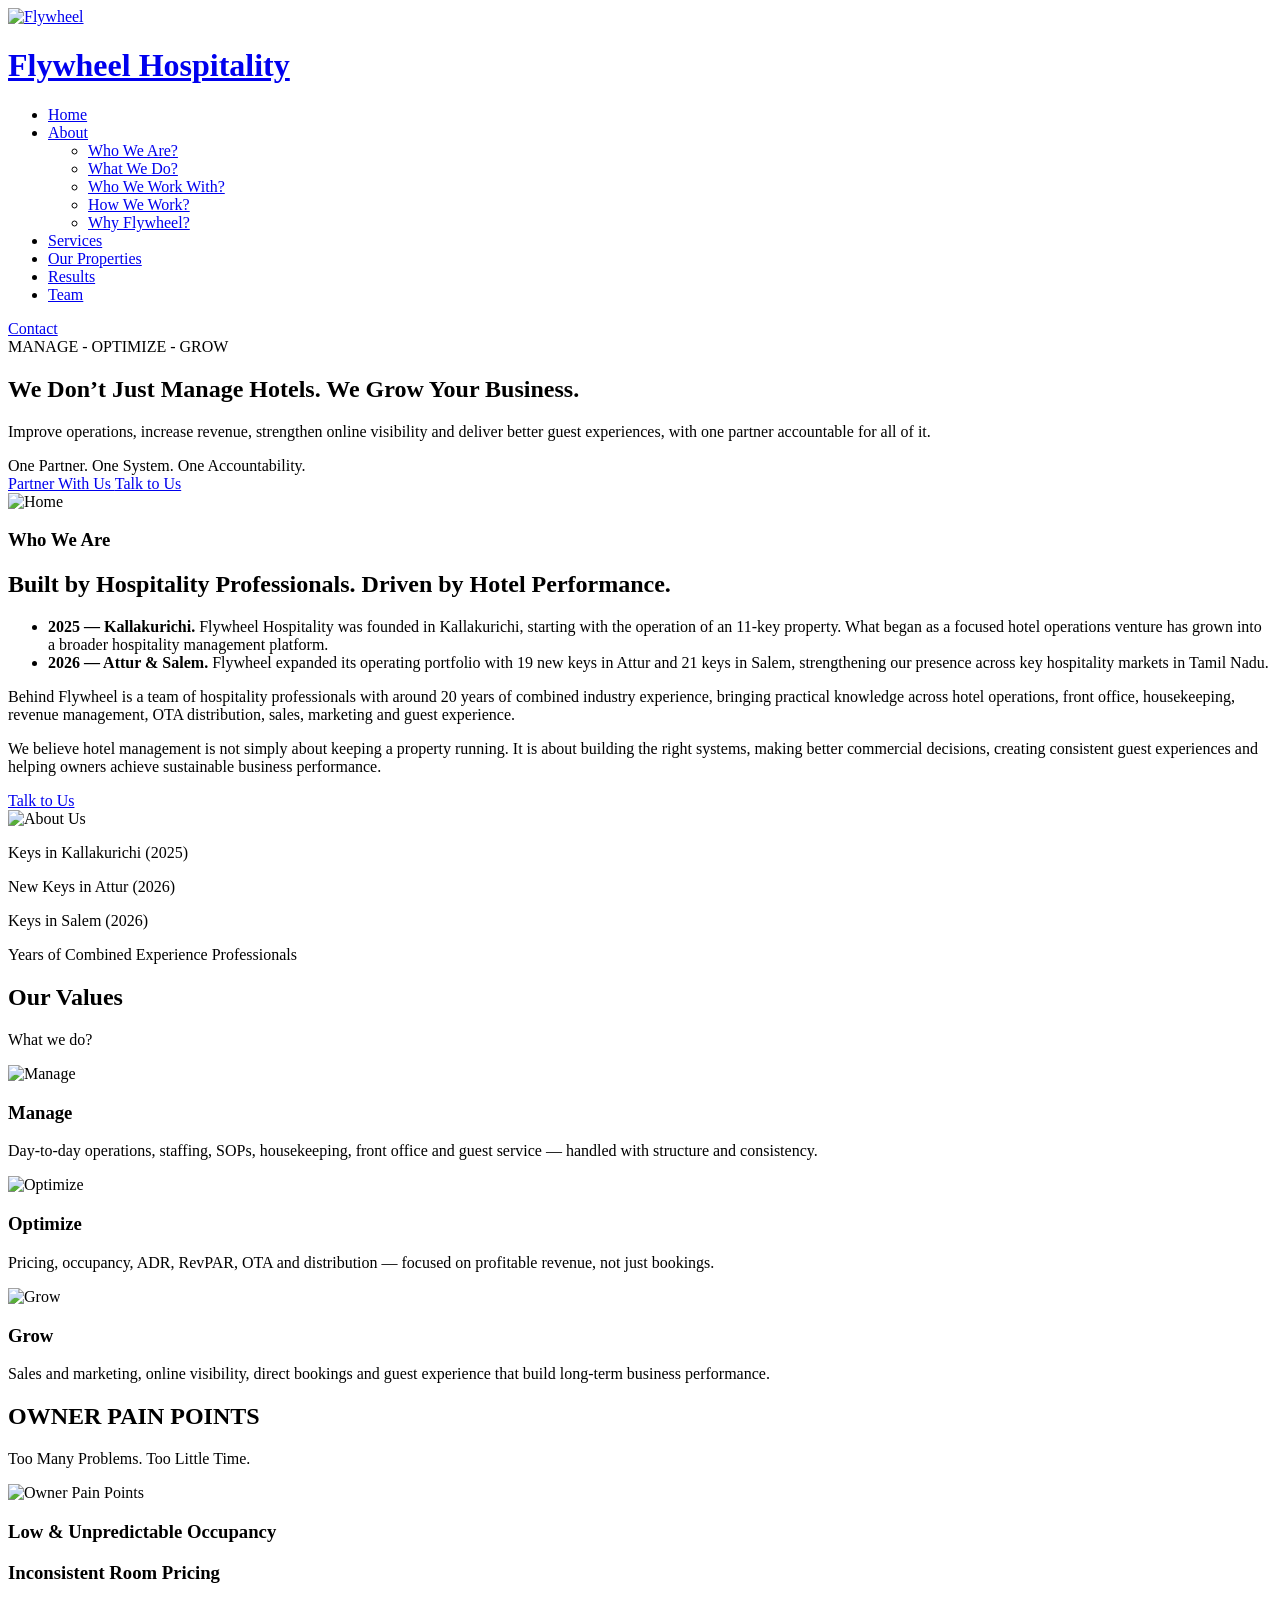
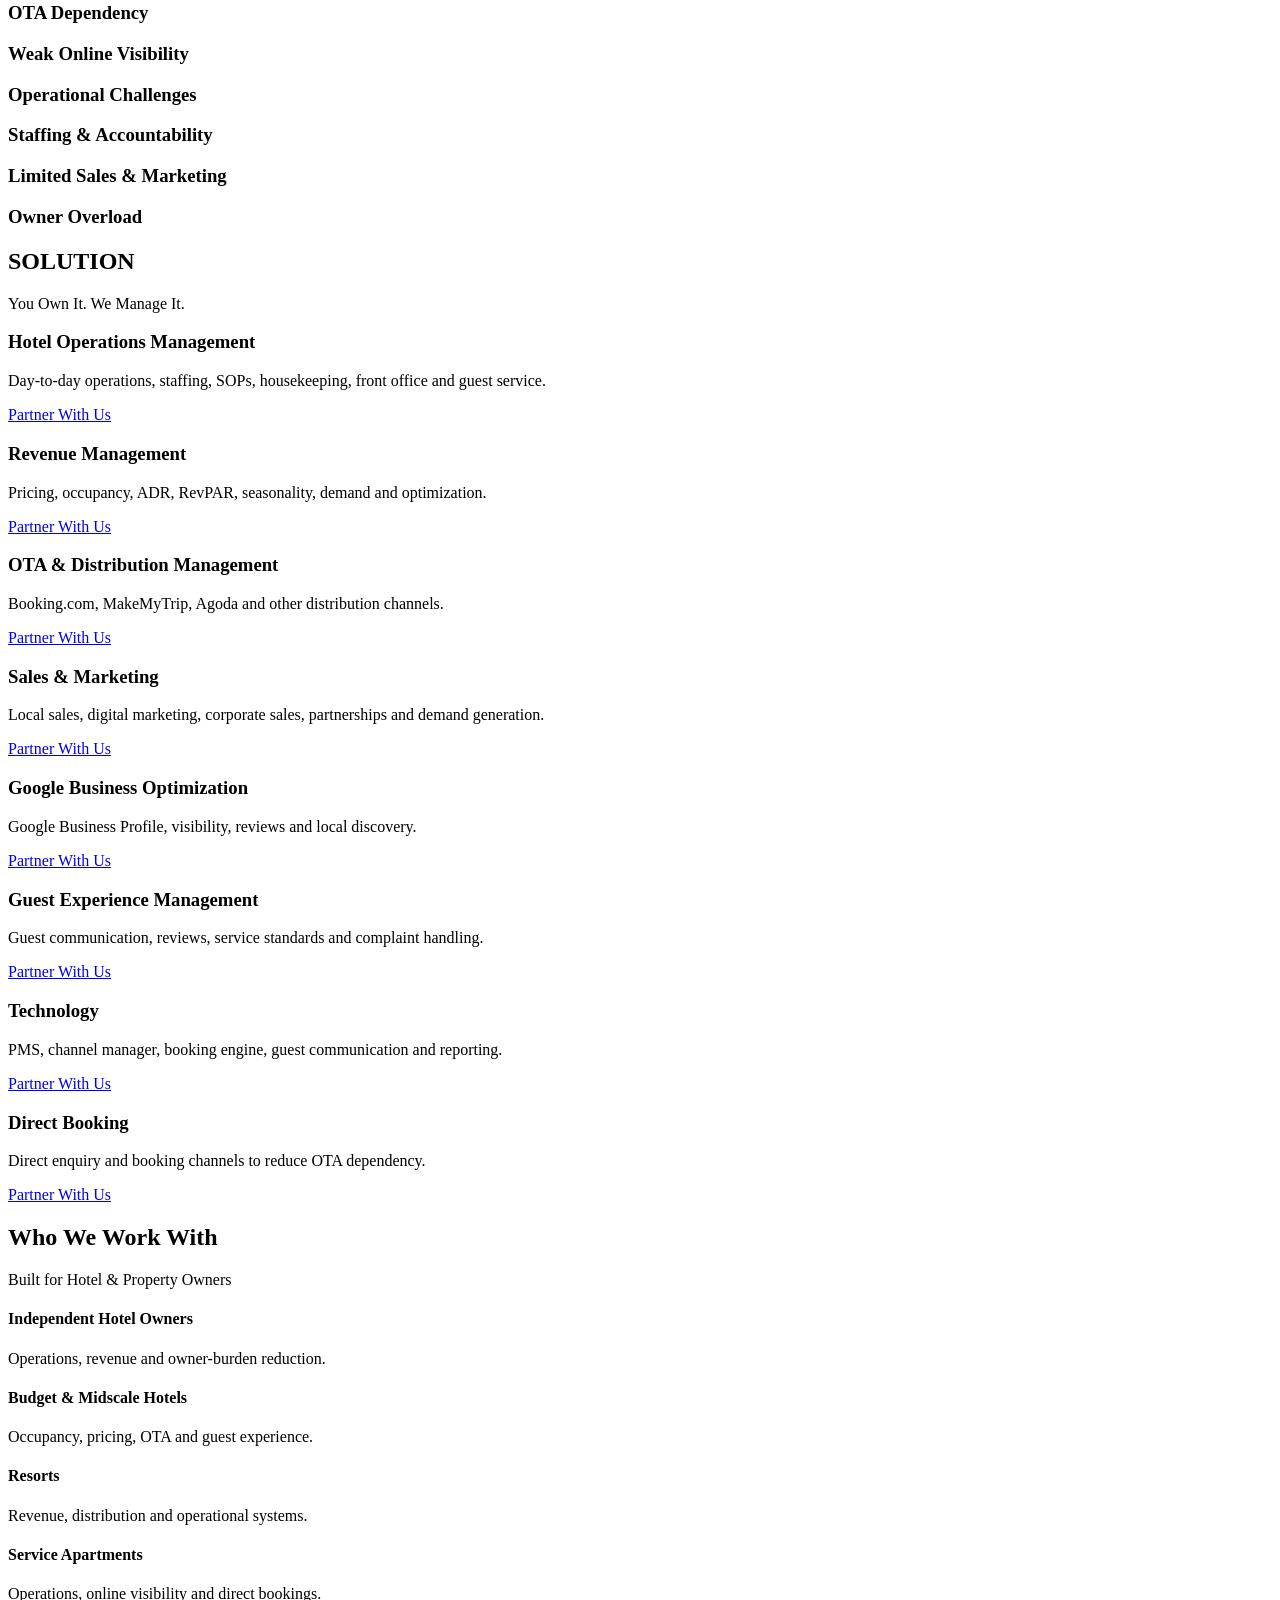
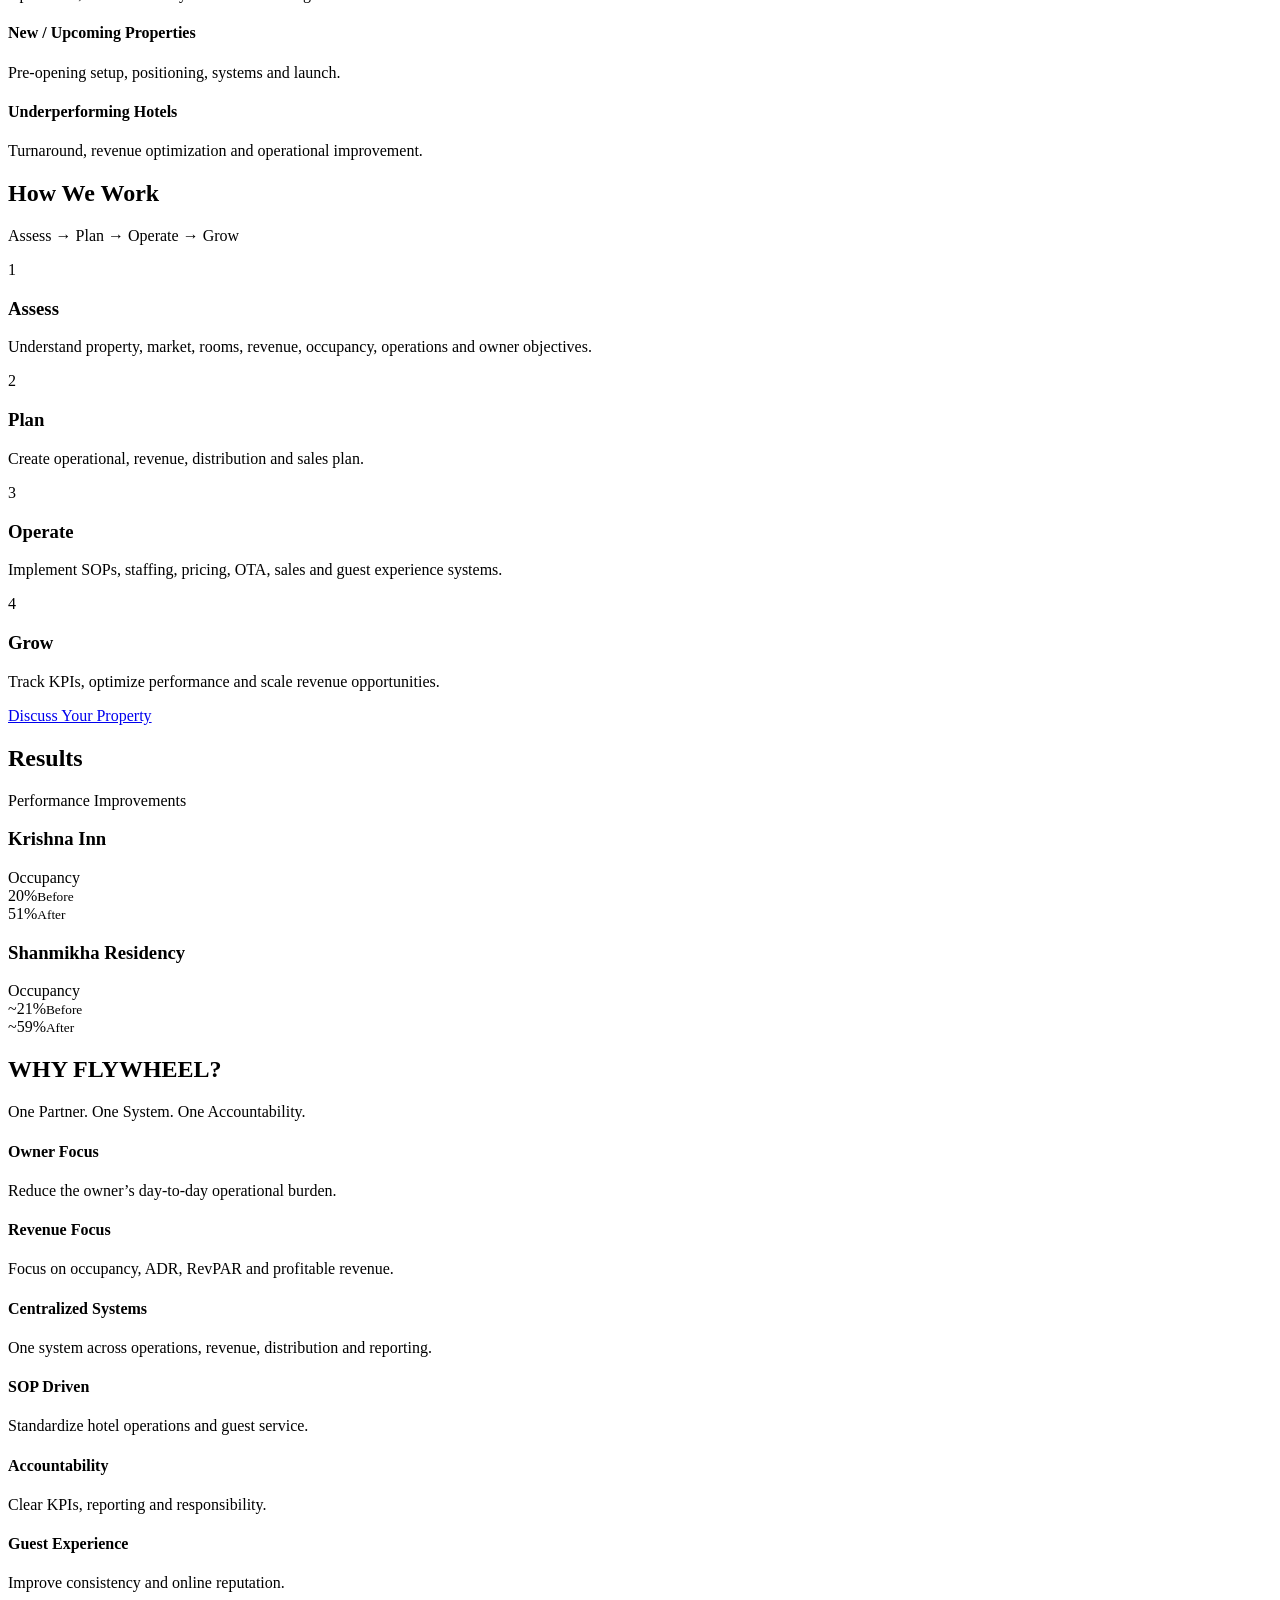
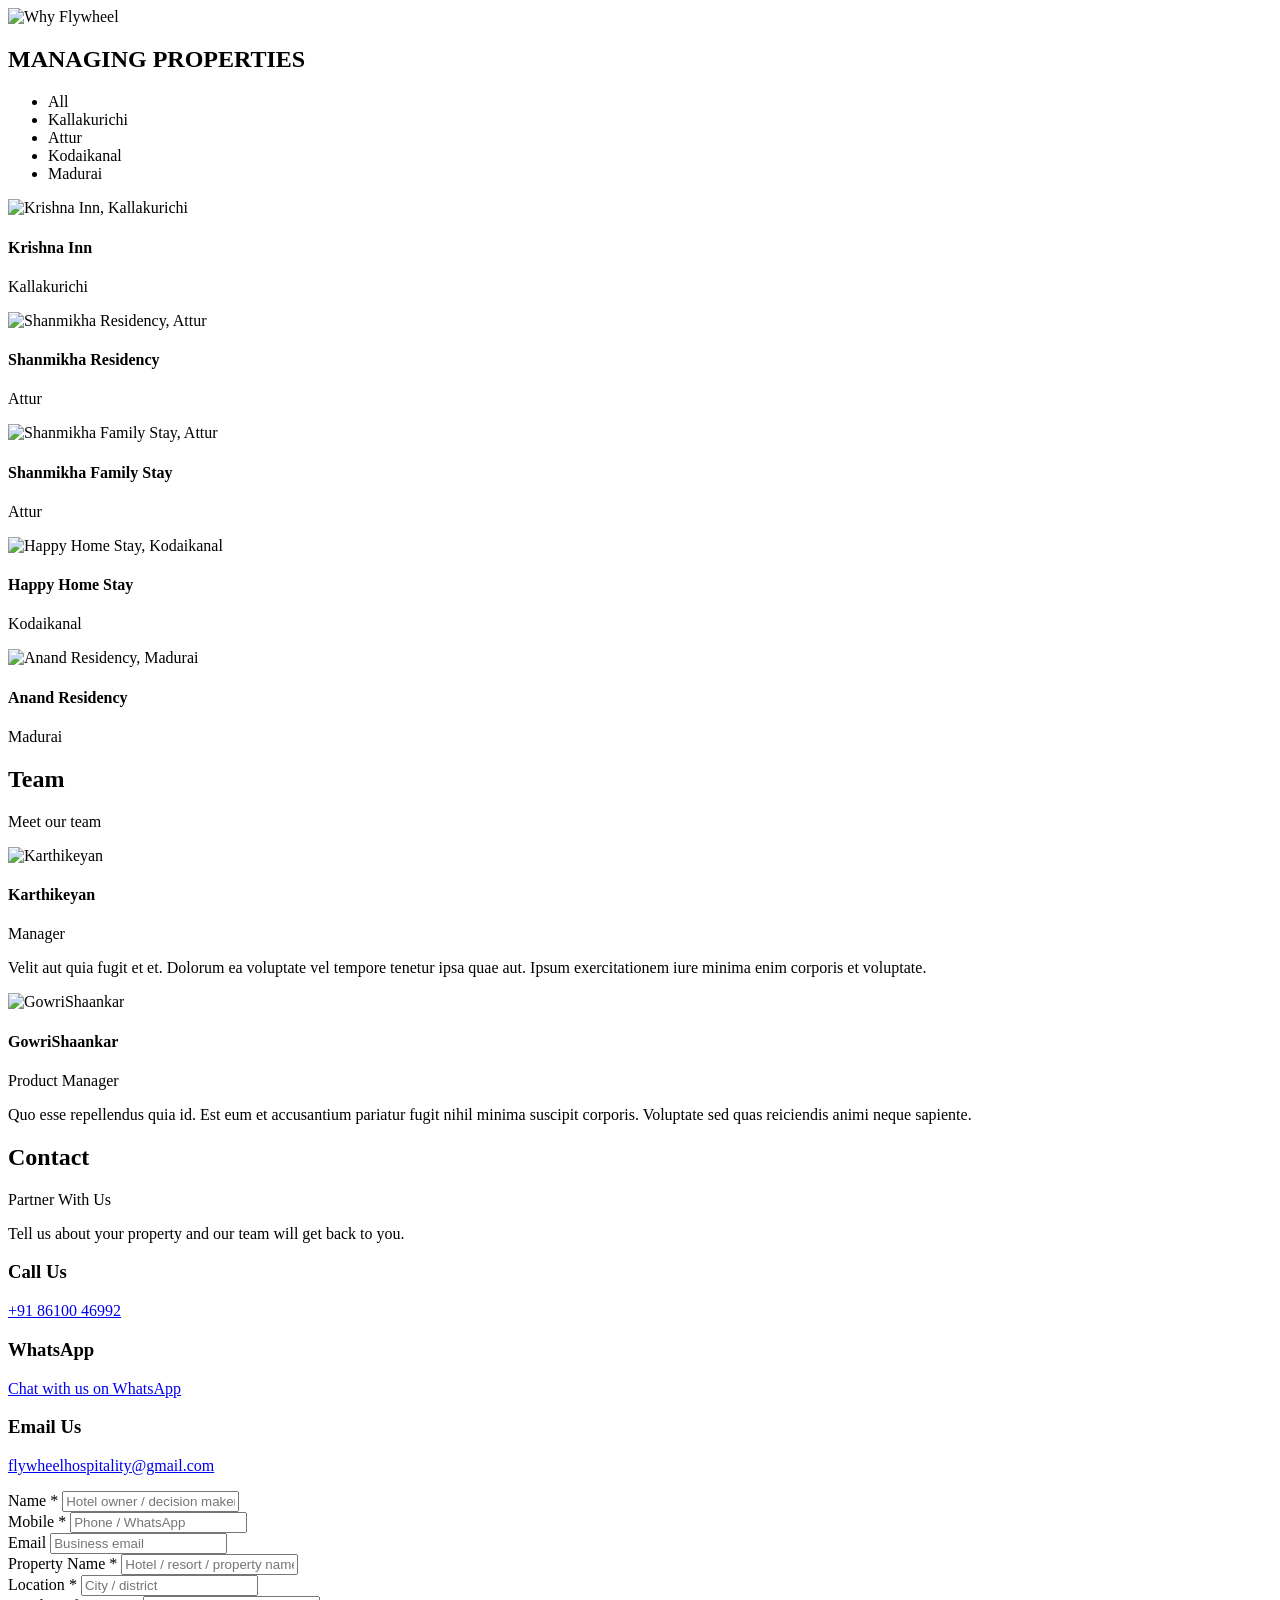
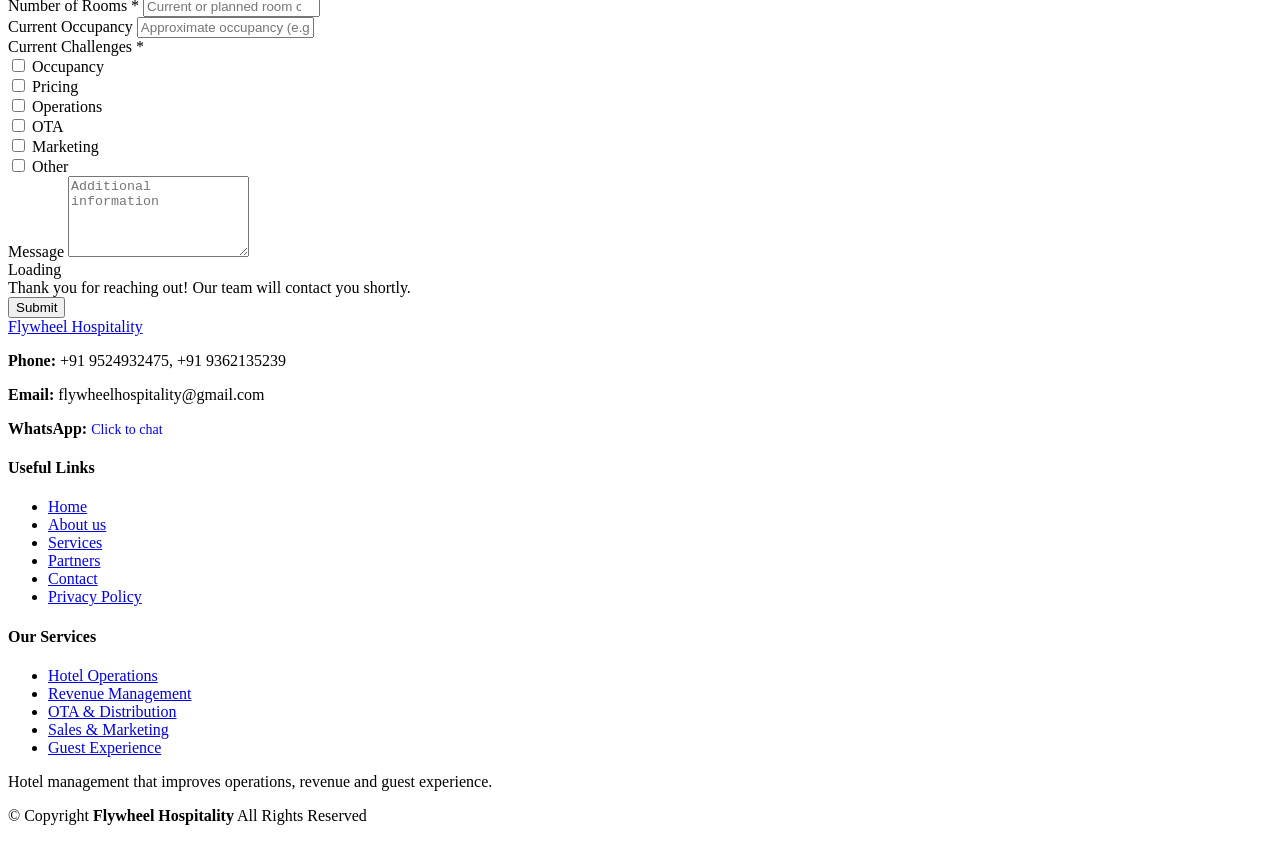
==== index.html @ b3606c81 "Portfolio changes" ====
<!DOCTYPE html>
<html lang="en">

<head>
  <meta charset="utf-8">
  <meta content="width=device-width, initial-scale=1.0" name="viewport">
  <title>Flywheel Hospitality</title>
  <meta name="description"
  content="Flywheel Hospitality provides hotel management, operations, staffing and revenue management solutions to help hotel owners improve performance and grow their business.">
  <meta name="keywords" content="hotel management, Tamil Nadu, hospitality management">
  <meta name="robots" content="index, follow">

  <link rel="canonical" href="https://flywheelhospitality.in/">

  <!-- Favicons -->
  <link href="assets/img/logo.png" rel="icon">
  <link href="assets/img/logo.png" rel="apple-touch-icon">

  <!-- Fonts -->
  <link href="https://fonts.googleapis.com" rel="preconnect">
  <link href="https://fonts.gstatic.com" rel="preconnect" crossorigin>
  <link href="https://fonts.googleapis.com/css2?family=Roboto:ital,wght@0,100;0,300;0,400;0,500;0,700;0,900;1,100;1,300;1,400;1,500;1,700;1,900&family=Poppins:ital,wght@0,100;0,200;0,300;0,400;0,500;0,600;0,700;0,800;0,900;1,100;1,200;1,300;1,400;1,500;1,600;1,700;1,800;1,900&family=Nunito:ital,wght@0,200;0,300;0,400;0,500;0,600;0,700;0,800;0,900;1,200;1,300;1,400;1,500;1,600;1,700;1,800;1,900&display=swap" rel="stylesheet">

  <!-- Vendor CSS Files -->
  <link href="assets/vendor/bootstrap/css/bootstrap.min.css" rel="stylesheet">
  <link href="assets/vendor/bootstrap-icons/bootstrap-icons.css" rel="stylesheet">
  <link href="assets/vendor/aos/aos.css" rel="stylesheet">
  <link href="assets/vendor/glightbox/css/glightbox.min.css" rel="stylesheet">
  <link href="assets/vendor/swiper/swiper-bundle.min.css" rel="stylesheet">

  <!-- Main CSS File -->
  <link href="assets/css/main.css" rel="stylesheet">

</head>

<body class="index-page">

  <header id="header" class="header d-flex align-items-center fixed-top">
    <div class="container-fluid container-xl position-relative d-flex align-items-center">

      <a href="index.html" class="logo d-flex align-items-center me-auto">
        <img src="assets/img/logo.png" alt="Flywheel">
        <h1 class="sitename">Flywheel Hospitality</h1>
      </a>

      <nav id="navmenu" class="navmenu">
        <ul>
          <li><a href="#home" class="active">Home<br></a></li>
          <li class="dropdown">
            <a href="#">
              <span>About</span>
              <i class="bi bi-chevron-down toggle-dropdown"></i>
            </a>
            <ul>
              <li><a href="#about">Who We Are?</a></li>
              <li><a href="#values">What We Do?</a></li>
              <li><a href="#who-we-work-with">Who We Work With?</a></li>
              <li><a href="#how-we-work">How We Work?</a></li>
              <li><a href="#why-flywheel">Why Flywheel?</a></li>
            </ul>
          </li>

          <li><a href="#services">Services</a></li>
          <li><a href="#portfolio">Our Properties</a></li>
          <li><a href="#results">Results</a></li>
          <li><a href="#team">Team</a></li>
        </ul>
        <i class="mobile-nav-toggle d-xl-none bi bi-list"></i>
      </nav>

      <a class="btn-getstarted flex-md-shrink-0" href="index.html#contact">Contact</a>

    </div>
  </header>

  <main class="main">




    <!-- Home Section -->
    <section id="home" class="hero section">
      <div class="container">
        <div class="row gy-4">
          <div class="col-lg-6 order-2 order-lg-1 d-flex flex-column justify-content-center">
            <span class="tagline" data-aos="fade-up">MANAGE - OPTIMIZE - GROW</span>
            <h1 data-aos="fade-up">We Don’t Just Manage Hotels. We Grow Your Business.</h1>
            <p data-aos="fade-up" data-aos-delay="100">Improve operations, increase revenue, strengthen online visibility and deliver better guest experiences, with one partner accountable for all of it.</p>
            <div class="hero-tagline" data-aos="fade-up" data-aos-delay="150">
              <i class="bi bi-patch-check-fill"></i>
              <span>One Partner. One System. One Accountability.</span>
            </div>
            <div class="d-flex flex-column flex-md-row" data-aos="fade-up" data-aos-delay="200">
              <a href="#contact" class="btn-get-started">Partner With Us <i class="bi bi-arrow-right"></i></a>
              <a href="https://wa.me/918610046992" target="_blank" rel="noopener" class="btn-watch-video d-flex align-items-center justify-content-center ms-0 ms-md-4">
                <i class="bi bi-whatsapp"></i><span>Talk to Us</span>
              </a>
            </div>
          </div>
          <div class="col-lg-6 order-1 order-lg-2 hero-img" data-aos="zoom-out">
            <img src="assets/img/hero-img.png" class="img-fluid animated" alt="Home">
          </div>
        </div>
      </div>

    </section>
    <!-- /Home Section -->

    <!-- About Section -->
    <section id="about" class="about section">

      <div class="container" data-aos="fade-up">
        <div class="row gx-0">

          <div class="col-lg-6 d-flex flex-column justify-content-center" data-aos="fade-up" data-aos-delay="200">
            <div class="content">
              <h3>Who We Are</h3>
              <h2>Built by Hospitality Professionals. Driven by Hotel Performance.</h2>
              <ul class="journey">
                <li><strong>2025 — Kallakurichi.</strong> Flywheel Hospitality was founded in Kallakurichi, starting with the operation of an 11-key property. What began as a focused hotel operations venture has grown into a broader hospitality management platform.</li>
                <li><strong>2026 — Attur &amp; Salem.</strong> Flywheel expanded its operating portfolio with 19 new keys in Attur and 21 keys in Salem, strengthening our presence across key hospitality markets in Tamil Nadu.</li>
              </ul>
              <p>Behind Flywheel is a team of hospitality professionals with around 20 years of combined industry experience, bringing practical knowledge across hotel operations, front office, housekeeping, revenue management, OTA distribution, sales, marketing and guest experience.</p>
              <p>We believe hotel management is not simply about keeping a property running. It is about building the right systems, making better commercial decisions, creating consistent guest experiences and helping owners achieve sustainable business performance.</p>
              <div class="text-center text-lg-start">
                <a href="#contact" class="btn-read-more d-inline-flex align-items-center justify-content-center align-self-center">
                  <span>Talk to Us</span>
                  <i class="bi bi-arrow-right"></i>
                </a>
              </div>
            </div>
          </div>

          <div class="col-lg-6 d-flex align-items-center" data-aos="zoom-out" data-aos-delay="200">
            <img src="assets/img/about.jpg" class="img-fluid" alt="About Us">
          </div>

        </div>
      </div>

    </section><!-- /About Section -->

        <!-- Stats Section (Our Journey) -->
    <section id="stats" class="stats section">

      <div class="container" data-aos="fade-up" data-aos-delay="100">

        <div class="row gy-4">

          <div class="col-lg-3 col-md-6">
            <div class="stats-item d-flex align-items-center w-100 h-100">
              <i class="bi bi-building color-blue flex-shrink-0"></i>
              <div>
                <span data-purecounter-start="0" data-purecounter-end="11" data-purecounter-duration="1" class="purecounter"></span>
                <p>Keys in Kallakurichi (2025)</p>
              </div>
            </div>
          </div><!-- End Stats Item -->

          <div class="col-lg-3 col-md-6">
            <div class="stats-item d-flex align-items-center w-100 h-100">
              <i class="bi bi-door-open color-orange flex-shrink-0"></i>
              <div>
                <span data-purecounter-start="0" data-purecounter-end="19" data-purecounter-duration="1" class="purecounter"></span>
                <p>New Keys in Attur (2026)</p>
              </div>
            </div>
          </div><!-- End Stats Item -->

          <div class="col-lg-3 col-md-6">
            <div class="stats-item d-flex align-items-center w-100 h-100">
              <i class="bi bi-key color-green flex-shrink-0"></i>
              <div>
                <span data-purecounter-start="0" data-purecounter-end="21" data-purecounter-duration="1" class="purecounter"></span>
                <p>Keys in Salem (2026)</p>
              </div>
            </div>
          </div><!-- End Stats Item -->

          <div class="col-lg-3 col-md-6">
            <div class="stats-item d-flex align-items-center w-100 h-100">
              <i class="bi bi-award color-pink flex-shrink-0"></i>
              <div>
                <span data-purecounter-start="0" data-purecounter-end="20" data-purecounter-duration="1" class="purecounter"></span>
                <p>Years of Combined Experience Professionals</p>
              </div>
            </div>
          </div><!-- End Stats Item -->

        </div>

      </div>

    </section><!-- /Stats Section -->


    <!-- Values Section -->
    <section id="values" class="values section">

      <!-- Section Title -->
      <div class="container section-title" data-aos="fade-up">
        <h2>Our Values</h2>
        <p>What we do?<br></p>
      </div><!-- End Section Title -->

      <div class="container">

        <div class="row gy-4">

          <div class="col-lg-4" data-aos="fade-up" data-aos-delay="100">
            <div class="card">
              <img src="assets/img/values-1.png" class="img-fluid" alt="Manage">
              <h3>Manage</h3>
              <p>Day-to-day operations, staffing, SOPs, housekeeping, front office and guest service — handled with structure and consistency.</p>
            </div>
          </div><!-- End Card Item -->

          <div class="col-lg-4" data-aos="fade-up" data-aos-delay="200">
            <div class="card">
              <img src="assets/img/values-2.png" class="img-fluid" alt="Optimize">
               <h3>Optimize</h3>
              <p>Pricing, occupancy, ADR, RevPAR, OTA and distribution — focused on profitable revenue, not just bookings.</p>
            </div>
          </div><!-- End Card Item -->

          <div class="col-lg-4" data-aos="fade-up" data-aos-delay="300">
            <div class="card">
              <img src="assets/img/values-3.png" class="img-fluid" alt="Grow">
              <h3>Grow</h3>
              <p>Sales and marketing, online visibility, direct bookings and guest experience that build long-term business performance.</p>
            </div>
          </div><!-- End Card Item -->

        </div>

      </div>

    </section><!-- /Values Section -->

    <!-- Features Section -->
    <section id="features" class="features section">

      <!-- Section Title -->
      <div class="container section-title" data-aos="fade-up">
        <h2>OWNER PAIN POINTS</h2>
        <p>Too Many Problems. Too Little Time.<br></p>
      </div><!-- End Section Title -->

      <div class="container">

        <div class="row gy-5">

          <div class="col-xl-6" data-aos="zoom-out" data-aos-delay="100">
            <img src="assets/img/features.png" class="img-fluid" alt="Owner Pain Points">
          </div>

          <div class="col-xl-6 d-flex">
            <div class="row align-self-center gy-4">

              <div class="col-md-6">
                <div class="feature-box d-flex align-items-center">
                   <i class="bi bi-graph-down"></i>
                  <h3>Low & Unpredictable Occupancy</h3>
                </div>
              </div><!-- End Feature Item -->

              <div class="col-md-6">
                <div class="feature-box d-flex align-items-center">
                 <i class="bi bi-currency-rupee"></i>
                  <h3>Inconsistent Room Pricing</h3>
                </div>
              </div><!-- End Feature Item -->

              <div class="col-md-6">
                <div class="feature-box d-flex align-items-center">
                   <i class="bi bi-diagram-3"></i>
                  <h3>OTA Dependency</h3>
                </div>
              </div><!-- End Feature Item -->

              <div class="col-md-6">
                <div class="feature-box d-flex align-items-center">
                    <i class="bi bi-search"></i>
                  <h3>Weak Online Visibility</h3>
                </div>
              </div><!-- End Feature Item -->

               <div class="col-md-6">
                <div class="feature-box d-flex align-items-center">
                   <i class="bi bi-gear"></i>
                  <h3>Operational Challenges</h3>
                </div>
              </div><!-- End Feature Item -->

              <div class="col-md-6">
                <div class="feature-box d-flex align-items-center">
                   <i class="bi bi-people"></i>
                  <h3>Staffing & Accountability</h3>
                </div>
              </div><!-- End Feature Item -->

               <div class="col-md-6">
                <div class="feature-box d-flex align-items-center">
                  <i class="bi bi-megaphone"></i>
                  <h3>Limited Sales & Marketing</h3>
                </div>
              </div><!-- End Feature Item -->

              <div class="col-md-6">
                <div class="feature-box d-flex align-items-center">
                  <i class="bi bi-person-exclamation"></i>
                  <h3>Owner Overload</h3>
                </div>
              </div><!-- End Feature Item -->


            </div>
          </div>

        </div>

      </div>

    </section><!-- /Features Section -->

    <!-- Services Section -->
    <section id="services" class="services section">

      <!-- Section Title -->
      <div class="container section-title" data-aos="fade-up">
        <h2>SOLUTION</h2>
        <p>You Own It. We Manage It.<br></p>
      </div><!-- End Section Title -->

      <div class="container">

        <div class="row gy-4">

          <div class="col-lg-3 col-md-6" data-aos="fade-up" data-aos-delay="100">
            <div class="service-item item-gold position-relative">
               <i class="bi bi-building-gear icon"></i>
              <h3>Hotel Operations Management</h3>
              <p>Day-to-day operations, staffing, SOPs, housekeeping, front office and guest service.</p>
              <a href="#contact" class="read-more stretched-link"><span>Partner With Us</span> <i class="bi bi-arrow-right"></i></a>
            </div>
          </div><!-- End Service Item -->

          <div class="col-lg-3 col-md-6" data-aos="fade-up" data-aos-delay="200">
            <div class="service-item  item-green  position-relative">
             <i class="bi bi-graph-up-arrow icon"></i>
              <h3>Revenue Management</h3>
              <p>Pricing, occupancy, ADR, RevPAR, seasonality, demand and optimization.</p>
              <a href="#contact" class="read-more stretched-link"><span>Partner With Us</span> <i class="bi bi-arrow-right"></i></a>
            </div>
          </div><!-- End Service Item -->

          <div class="col-lg-3 col-md-6" data-aos="fade-up" data-aos-delay="300">
            <div class="service-item item-gold position-relative">
              <i class="bi bi-diagram-3 icon"></i>
              <h3>OTA &amp; Distribution Management</h3>
              <p>Booking.com, MakeMyTrip, Agoda and other distribution channels.</p>
              <a href="#contact" class="read-more stretched-link"><span>Partner With Us</span> <i class="bi bi-arrow-right"></i></a>
            </div>
          </div><!-- End Service Item -->

          <div class="col-lg-3 col-md-6" data-aos="fade-up" data-aos-delay="400">
            <div class="service-item  item-green position-relative">
             <i class="bi bi-megaphone icon"></i>
              <h3>Sales &amp; Marketing</h3>
              <p>Local sales, digital marketing, corporate sales, partnerships and demand generation.</p>
              <a href="#contact" class="read-more stretched-link"><span>Partner With Us</span> <i class="bi bi-arrow-right"></i></a>
            </div>
          </div><!-- End Service Item -->

          <div class="col-lg-3 col-md-6" data-aos="fade-up" data-aos-delay="500">
            <div class="service-item item-gold position-relative">
              <i class="bi bi-google icon"></i>
              <h3>Google Business Optimization</h3>
              <p>Google Business Profile, visibility, reviews and local discovery.</p>
              <a href="#contact" class="read-more stretched-link"><span>Partner With Us</span> <i class="bi bi-arrow-right"></i></a>
            </div>
          </div><!-- End Service Item -->

          <div class="col-lg-3 col-md-6" data-aos="fade-up" data-aos-delay="600">
            <div class="service-item  item-green  position-relative">
            <i class="bi bi-chat-heart icon"></i>
              <h3>Guest Experience Management</h3>
              <p>Guest communication, reviews, service standards and complaint handling.</p>
              <a href="#contact" class="read-more stretched-link"><span>Partner With Us</span> <i class="bi bi-arrow-right"></i></a>
            </div>
          </div><!-- End Service Item -->

           <div class="col-lg-3 col-md-6" data-aos="fade-up" data-aos-delay="700">
            <div class="service-item  item-gold  position-relative">
             <i class="bi bi-cpu icon"></i>
              <h3>Technology</h3>
              <p>PMS, channel manager, booking engine, guest communication and reporting.</p>
              <a href="#contact" class="read-more stretched-link"><span>Partner With Us</span> <i class="bi bi-arrow-right"></i></a>
            </div>
          </div><!-- End Service Item -->

           <div class="col-lg-3 col-md-6" data-aos="fade-up" data-aos-delay="800">
            <div class="service-item item-green position-relative">
           <i class="bi bi-calendar-check icon"></i>
              <h3>Direct Booking</h3>
              <p>Direct enquiry and booking channels to reduce OTA dependency.</p>
              <a href="#contact" class="read-more stretched-link"><span>Partner With Us</span> <i class="bi bi-arrow-right"></i></a>
            </div>
          </div><!-- End Service Item -->

        </div>

      </div>

    </section><!-- /Services Section -->

      <!-- Who We Work With Section -->
    <section id="who-we-work-with" class="alt-features section light-background">

      <div class="container section-title" data-aos="fade-up">
        <h2>Who We Work With</h2>
        <p>Built for Hotel &amp; Property Owners</p>
      </div><!-- End Section Title -->

      <div class="container">
        <div class="row gy-5" data-aos="fade-up" data-aos-delay="100">

          <div class="col-lg-4 col-md-6 icon-box">
            <i class="bi bi-person-badge"></i>
            <div>
              <h4>Independent Hotel Owners</h4>
              <p>Operations, revenue and owner-burden reduction.</p>
            </div>
          </div>

          <div class="col-lg-4 col-md-6 icon-box">
            <i class="bi bi-building"></i>
            <div>
              <h4>Budget &amp; Midscale Hotels</h4>
              <p>Occupancy, pricing, OTA and guest experience.</p>
            </div>
          </div>

          <div class="col-lg-4 col-md-6 icon-box">
            <i class="bi bi-tree"></i>
            <div>
              <h4>Resorts</h4>
              <p>Revenue, distribution and operational systems.</p>
            </div>
          </div>

          <div class="col-lg-4 col-md-6 icon-box">
            <i class="bi bi-house-door"></i>
            <div>
              <h4>Service Apartments</h4>
              <p>Operations, online visibility and direct bookings.</p>
            </div>
          </div>

          <div class="col-lg-4 col-md-6 icon-box">
            <i class="bi bi-rocket-takeoff"></i>
            <div>
              <h4>New / Upcoming Properties</h4>
              <p>Pre-opening setup, positioning, systems and launch.</p>
            </div>
          </div>

          <div class="col-lg-4 col-md-6 icon-box">
            <i class="bi bi-arrow-repeat"></i>
            <div>
              <h4>Underperforming Hotels</h4>
              <p>Turnaround, revenue optimization and operational improvement.</p>
            </div>
          </div>

        </div>
      </div>

    </section><!-- /Who We Work With Section -->


        <!-- How We Work Section -->
    <section id="how-we-work" class="how-we-work section light-background">

      <div class="container section-title" data-aos="fade-up">
        <h2>How We Work</h2>
        <p>Assess → Plan → Operate → Grow</p>
      </div><!-- End Section Title -->

      <div class="container">

        <div class="row gy-4">

          <div class="col-lg-3 col-md-6" data-aos="fade-up" data-aos-delay="100">
            <div class="step-card">
              <span class="num">1</span>
              <h3>Assess</h3>
              <p>Understand property, market, rooms, revenue, occupancy, operations and owner objectives.</p>
            </div>
          </div>

          <div class="col-lg-3 col-md-6" data-aos="fade-up" data-aos-delay="200">
            <div class="step-card">
              <span class="num">2</span>
              <h3>Plan</h3>
              <p>Create operational, revenue, distribution and sales plan.</p>
            </div>
          </div>

          <div class="col-lg-3 col-md-6" data-aos="fade-up" data-aos-delay="300">
            <div class="step-card">
              <span class="num">3</span>
              <h3>Operate</h3>
              <p>Implement SOPs, staffing, pricing, OTA, sales and guest experience systems.</p>
            </div>
          </div>

          <div class="col-lg-3 col-md-6" data-aos="fade-up" data-aos-delay="400">
            <div class="step-card">
              <span class="num">4</span>
              <h3>Grow</h3>
              <p>Track KPIs, optimize performance and scale revenue opportunities.</p>
            </div>
          </div>

        </div>

        <div class="text-center mt-5" data-aos="fade-up">
          <a href="#contact" class="btn-brand">Discuss Your Property</a>
        </div>

      </div>

    </section><!-- /How We Work Section -->


    <!-- Results Section -->
    <section id="results" class="results section">

      <div class="container section-title" data-aos="fade-up">
        <h2>Results</h2>
        <p>Performance Improvements</p>
      </div><!-- End Section Title -->

      <div class="container">

        <div class="row gy-4 justify-content-center">

          <div class="col-lg-5 col-md-6" data-aos="fade-up" data-aos-delay="100">
            <div class="result-card">
              <h3>Krishna Inn</h3>
              <span class="metric">Occupancy</span>
              <div class="numbers">
                <div><span>20%</span><small>Before</small></div>
                <i class="bi bi-arrow-right"></i>
                <div class="after"><span>51%</span><small>After</small></div>
              </div>
            </div>
          </div><!-- End Result Item -->

          <div class="col-lg-5 col-md-6" data-aos="fade-up" data-aos-delay="200">
            <div class="result-card">
              <h3>Shanmikha Residency</h3>
              <span class="metric">Occupancy</span>
              <div class="numbers">
                <div><span>~21%</span><small>Before</small></div>
                <i class="bi bi-arrow-right"></i>
                <div class="after"><span>~59%</span><small>After</small></div>
              </div>
            </div>
          </div><!-- End Result Item -->

          <!-- Future case studies (Revenue / ADR / RevPAR): add only verified data, in the format Problem → Action → Result -->

        </div>

      </div>

    </section><!-- /Results Section -->

        <!-- Alt Features Section -->
    <section id="why-flywheel" class="alt-features section">

      <!-- Section Title -->
      <div class="container section-title" data-aos="fade-up">
        <h2>WHY FLYWHEEL?</h2>
        <p>One Partner. One System. One Accountability.<br></p>
      </div><!-- End Section Title -->

      <div class="container">
        <div class="row gy-5">

          <div class="col-xl-7 d-flex order-2 order-xl-1" data-aos="fade-up" data-aos-delay="200">

            <div class="row align-self-center gy-5">

              <div class="col-md-6 icon-box">
                <i class="bi bi-person-check"></i>
                <div>
                  <h4>Owner Focus</h4>
                  <p>Reduce the owner’s day-to-day operational burden.</p>
                </div>
              </div><!-- End Feature Item -->

              <div class="col-md-6 icon-box">
                <i class="bi bi-graph-up-arrow"></i>
                <div>
                  <h4>Revenue Focus</h4>
                  <p>Focus on occupancy, ADR, RevPAR and profitable revenue.</p>
                </div>
              </div><!-- End Feature Item -->

              <div class="col-md-6 icon-box">
                <i class="bi bi-diagram-3"></i>
                <div>
                  <h4>Centralized Systems</h4>
                  <p>One system across operations, revenue, distribution and reporting.</p>
                </div>
              </div><!-- End Feature Item -->

              <div class="col-md-6 icon-box">
                <i class="bi bi-clipboard-check"></i>
                <div>
                  <h4>SOP Driven</h4>
                  <p>Standardize hotel operations and guest service.</p>
                </div>
              </div><!-- End Feature Item -->

              <div class="col-md-6 icon-box">
                <i class="bi bi-shield-check"></i>
                <div>
                  <h4>Accountability</h4>
                  <p>Clear KPIs, reporting and responsibility.</p>
                </div>
              </div><!-- End Feature Item -->

              <div class="col-md-6 icon-box">
                <i class="bi bi-people"></i>
                <div>
                  <h4>Guest Experience</h4>
                  <p>Improve consistency and online reputation.</p>
                </div>
              </div><!-- End Feature Item -->

            </div>

          </div>

          <div class="col-xl-5 d-flex align-items-center order-1 order-xl-2" data-aos="fade-up" data-aos-delay="100">
            <img src="assets/img/alt-features.png" class="img-fluid" alt="Why Flywheel">
          </div>

        </div>

      </div>

    </section><!-- /Alt Features Section -->

    <!-- Portfolio Section -->
    <section id="portfolio" class="portfolio section">

      <!-- Section Title -->
      <div class="container section-title" data-aos="fade-up">
        <h2>MANAGING PROPERTIES</h2>
        <!-- <p>Check our latest work</p> -->
      </div><!-- End Section Title -->

      <div class="container">

        <div class="isotope-layout" data-default-filter="*" data-layout="masonry" data-sort="original-order">

          <ul class="portfolio-filters isotope-filters" data-aos="fade-up" data-aos-delay="100">
            <li data-filter="*" class="filter-active">All</li>
            <li data-filter=".filter-kallakurichi">Kallakurichi</li>
            <li data-filter=".filter-attur">Attur</li>
            <li data-filter=".filter-kodaikanal">Kodaikanal</li>
            <li data-filter=".filter-madurai">Madurai</li>
          </ul><!-- End Portfolio Filters -->

          <div class="row gy-4 isotope-container" data-aos="fade-up" data-aos-delay="200">

            <div class="col-lg-4 col-md-6 portfolio-item isotope-item filter-kallakurichi">
              <div class="portfolio-content h-100">
                <img src="assets/img/portfolio/krishna-inn.jpg" class="img-fluid" alt="Krishna Inn, Kallakurichi">
                <div class="portfolio-info">
                  <h4>Krishna Inn</h4>
                  <p>Kallakurichi</p>
                  <a href="assets/img/portfolio/krishna-inn.jpg" title="Krishna Inn, Kallakurichi" data-gallery="portfolio-gallery" class="glightbox preview-link"><i class="bi bi-zoom-in"></i></a>
                  <!-- <a href="properties.html" title="More Details" class="details-link"><i class="bi bi-link-45deg"></i></a> -->
                </div>
              </div>
            </div><!-- End Portfolio Item -->

             <div class="col-lg-4 col-md-6 portfolio-item isotope-item filter-attur">
              <div class="portfolio-content h-100">
                <img src="assets/img/portfolio/shanmikha-residency.jpg" class="img-fluid" alt="Shanmikha Residency, Attur">
                <div class="portfolio-info">
                  <h4>Shanmikha Residency</h4>
                  <p>Attur</p>
                  <a href="assets/img/portfolio/shanmikha-residency.jpg" title="Shanmikha Residency, Attur" data-gallery="portfolio-gallery" class="glightbox preview-link"><i class="bi bi-zoom-in"></i></a>
                </div>
              </div>
            </div><!-- End Portfolio Item -->

            <div class="col-lg-4 col-md-6 portfolio-item isotope-item filter-attur">
              <div class="portfolio-content h-100">
                <img src="assets/img/portfolio/shanmikha-family-stay.jpg" class="img-fluid" alt="Shanmikha Family Stay, Attur">
                <div class="portfolio-info">
                  <h4>Shanmikha Family Stay</h4>
                  <p>Attur</p>
                  <a href="assets/img/portfolio/shanmikha-family-stay.jpg" title="Shanmikha Family Stay, Attur" data-gallery="portfolio-gallery" class="glightbox preview-link"><i class="bi bi-zoom-in"></i></a>
                </div>
              </div>
            </div><!-- End Portfolio Item -->

            <div class="col-lg-4 col-md-6 portfolio-item isotope-item filter-kodaikanal">
              <div class="portfolio-content h-100">
                <img src="assets/img/portfolio/happy-home-stay.jpg" class="img-fluid" alt="Happy Home Stay, Kodaikanal">
                <div class="portfolio-info">
                  <h4>Happy Home Stay</h4>
                  <p>Kodaikanal</p>
                  <a href="assets/img/portfolio/happy-home-stay.jpg" title="Happy Home Stay, Kodaikanal" data-gallery="portfolio-gallery" class="glightbox preview-link"><i class="bi bi-zoom-in"></i></a>
                </div>
              </div>
            </div><!-- End Portfolio Item -->

            <div class="col-lg-4 col-md-6 portfolio-item isotope-item filter-madurai">
              <div class="portfolio-content h-100">
                <img src="assets/img/portfolio/anand-residency.jpg" class="img-fluid" alt="Anand Residency, Madurai">
                <div class="portfolio-info">
                  <h4>Anand Residency</h4>
                  <p>Madurai</p>
                  <a href="assets/img/portfolio/anand-residency.jpg" title="Anand Residency, Madurai" data-gallery="portfolio-gallery" class="glightbox preview-link"><i class="bi bi-zoom-in"></i></a>
                </div>
              </div>
            </div><!-- End Portfolio Item -->
          </div><!-- End Portfolio Container -->

        </div>

      </div>

    </section><!-- /Portfolio Section -->

    <!-- Team Section -->
    <section id="team" class="team section">

      <!-- Section Title -->
      <div class="container section-title" data-aos="fade-up">
        <h2>Team</h2>
        <p>Meet our team</p>
      </div><!-- End Section Title -->

      <div class="container">

        <div class="row gy-4 justify-content-center">

          <div class="col-lg-3 col-md-6 d-flex align-items-stretch" data-aos="fade-up" data-aos-delay="100">
            <div class="team-member">
              <div class="member-img">
                <img src="assets/img/team/team-1.jpg" class="img-fluid" alt="Karthikeyan">

              </div>
              <div class="member-info">
                <h4>Karthikeyan</h4>
                <span>Manager</span>
                <p>Velit aut quia fugit et et. Dolorum ea voluptate vel tempore tenetur ipsa quae aut. Ipsum exercitationem iure minima enim corporis et voluptate.</p>
                 <a href="https://www.linkedin.com/in/karthikeyan-r-a42185146/"
                  class="linkedin-link"
                  target="_blank"
                  rel="noopener noreferrer"
                  aria-label="LinkedIn profile">
                  <i class="bi bi-linkedin"></i>
                </a>

              </div>
            </div>
          </div><!-- End Team Member -->

          <div class="col-lg-3 col-md-6 d-flex align-items-stretch" data-aos="fade-up" data-aos-delay="200">
            <div class="team-member">
              <div class="member-img">
                <img src="assets/img/team/team-2.jpg" class="img-fluid" alt="GowriShaankar">
              </div>
              <div class="member-info">
                <h4>GowriShaankar</h4>
                <span>Product Manager</span>
                <p>Quo esse repellendus quia id. Est eum et accusantium pariatur fugit nihil minima suscipit corporis. Voluptate sed quas reiciendis animi neque sapiente.</p>
              </div>
            </div>
          </div><!-- End Team Member -->

        </div>

      </div>

    </section><!-- /Team Section -->

    <!-- Contact Section -->
    <section id="contact" class="contact section light-background">

      <div class="container section-title" data-aos="fade-up">
        <h2>Contact</h2>
        <p>Partner With Us</p>
        <div class="subtitle">Tell us about your property and our team will get back to you.</div>
      </div><!-- End Section Title -->

      <div class="container" data-aos="fade-up" data-aos-delay="100">

        <div class="row gy-4">

          <div class="col-lg-4">

            <div class="row gy-4">

              <div class="col-md-12">
                <div class="info-item" data-aos="fade" data-aos-delay="200">
                  <i class="bi bi-telephone"></i>
                  <h3>Call Us</h3>
                  <p><a href="tel:+918610046992">+91 86100 46992</a></p>
                </div>
              </div><!-- End Info Item -->

              <div class="col-md-12">
                <div class="info-item" data-aos="fade" data-aos-delay="300">
                  <i class="bi bi-whatsapp"></i>
                  <h3>WhatsApp</h3>
                  <p><a href="https://wa.me/918610046992" target="_blank" rel="noopener">Chat with us on WhatsApp</a></p>
                </div>
              </div><!-- End Info Item -->

              <div class="col-md-12">
                <div class="info-item" data-aos="fade" data-aos-delay="400">
                  <i class="bi bi-envelope"></i>
                  <h3>Email Us</h3>
                  <p><a href="mailto:flywheelhospitality@gmail.com">flywheelhospitality@gmail.com</a></p>
                </div>
              </div><!-- End Info Item -->

              <!-- Add business address / Google Maps here if required -->

            </div>

          </div>

          <div class="col-lg-8">
            <form action="forms/contact.php" method="post" class="php-email-form" data-aos="fade-up" data-aos-delay="200">
              <div class="row gy-4">

                <div class="col-md-6">
                  <label for="f-name">Name <span class="req">*</span></label>
                  <input type="text" id="f-name" name="name" class="form-control" placeholder="Hotel owner / decision maker name" required>
                </div>

                <div class="col-md-6">
                  <label for="f-mobile">Mobile <span class="req">*</span></label>
                  <input type="tel" id="f-mobile" name="mobile" class="form-control" placeholder="Phone / WhatsApp" required>
                </div>

                <div class="col-md-6">
                  <label for="f-email">Email</label>
                  <input type="email" id="f-email" name="email" class="form-control" placeholder="Business email">
                </div>

                <div class="col-md-6">
                  <label for="f-property">Property Name <span class="req">*</span></label>
                  <input type="text" id="f-property" name="property_name" class="form-control" placeholder="Hotel / resort / property name" required>
                </div>

                <div class="col-md-6">
                  <label for="f-location">Location <span class="req">*</span></label>
                  <input type="text" id="f-location" name="location" class="form-control" placeholder="City / district" required>
                </div>

                <div class="col-md-6">
                  <label for="f-rooms">Number of Rooms <span class="req">*</span></label>
                  <input type="number" id="f-rooms" name="rooms" min="1" class="form-control" placeholder="Current or planned room count" required>
                </div>

                <div class="col-md-6">
                  <label for="f-occupancy">Current Occupancy</label>
                  <input type="text" id="f-occupancy" name="occupancy" class="form-control" placeholder="Approximate occupancy (e.g. 40%)">
                </div>

                <div class="col-md-6">
                  <label class="form-label">
                    Current Challenges <span class="req">*</span>
                  </label>

                  <div class="border rounded p-3">
                    <div class="form-check">
                      <input class="form-check-input" type="checkbox"
                            name="challenge[]" id="challenge-occupancy"
                            value="Occupancy">
                      <label class="form-check-label" for="challenge-occupancy">
                        Occupancy
                      </label>
                    </div>

                    <div class="form-check">
                      <input class="form-check-input" type="checkbox"
                            name="challenge[]" id="challenge-pricing"
                            value="Pricing">
                      <label class="form-check-label" for="challenge-pricing">
                        Pricing
                      </label>
                    </div>

                    <div class="form-check">
                      <input class="form-check-input" type="checkbox"
                            name="challenge[]" id="challenge-operations"
                            value="Operations">
                      <label class="form-check-label" for="challenge-operations">
                        Operations
                      </label>
                    </div>

                    <div class="form-check">
                      <input class="form-check-input" type="checkbox"
                            name="challenge[]" id="challenge-ota"
                            value="OTA">
                      <label class="form-check-label" for="challenge-ota">
                        OTA
                      </label>
                    </div>

                    <div class="form-check">
                      <input class="form-check-input" type="checkbox"
                            name="challenge[]" id="challenge-marketing"
                            value="Marketing">
                      <label class="form-check-label" for="challenge-marketing">
                        Marketing
                      </label>
                    </div>

                    <div class="form-check">
                      <input class="form-check-input" type="checkbox"
                            name="challenge[]" id="challenge-other"
                            value="Other">
                      <label class="form-check-label" for="challenge-other">
                        Other
                      </label>
                    </div>
                  </div>
                </div>


                <div class="col-md-12">
                  <label for="f-message">Message</label>
                  <textarea id="f-message" class="form-control" name="message" rows="5" placeholder="Additional information"></textarea>
                </div>

                <div class="col-md-12 text-center">
                  <div class="loading">Loading</div>
                  <div class="error-message"></div>
                  <div class="sent-message">Thank you for reaching out! Our team will contact you shortly.</div>

                  <button type="submit">Submit</button>
                </div>

              </div>
            </form>
          </div><!-- End Contact Form -->

        </div>

      </div>

    </section><!-- /Contact Section -->


  </main>

  <footer id="footer" class="footer">


    <div class="container footer-top">
      <div class="row gy-4">
        <div class="col-lg-4 col-md-6 footer-about">
          <a href="index.html" class="d-flex align-items-center">
            <span class="sitename">Flywheel Hospitality </span>
          </a>

          <div class="footer-contact pt-3">
            <p class="mt-3">
                <strong>Phone:</strong> +91 9524932475, +91 9362135239
            </p>

            <p>
                <strong>Email:</strong>
                <span>flywheelhospitality@gmail.com</span>
            </p>

         <p>
            <strong>WhatsApp: </strong>
            <a href="https://wa.me/918610046992"
              target="_blank"
              rel="noopener noreferrer"
              style="font-size: 14px !important; font-weight: normal; text-decoration: none;">
                <i class="bi bi-whatsapp" style="font-size: 14px !important;"></i>
                <span style="font-size: 14px !important;">Click to chat</span>
            </a>
        </p>
          </div>
        </div>

        <div class="col-lg-2 col-md-3 footer-links">
          <h4>Useful Links</h4>
          <ul>
            <li><i class="bi bi-chevron-right"></i> <a href="#home">Home</a></li>
            <li><i class="bi bi-chevron-right"></i> <a href="#about">About us</a></li>
            <li><i class="bi bi-chevron-right"></i> <a href="#services">Services</a></li>
            <li><i class="bi bi-chevron-right"></i> <a href="#portfolio">Partners</a></li>
            <li><i class="bi bi-chevron-right"></i> <a href="#contact">Contact</a></li>
            <li><i class="bi bi-chevron-right"></i> <a href="privacy_policy.html">Privacy Policy</a></li>
          </ul>
        </div>

        <div class="col-lg-2 col-md-3 footer-links">
          <h4>Our Services</h4>
          <ul>
            <li><i class="bi bi-chevron-right"></i> <a href="#services">Hotel Operations</a></li>
            <li><i class="bi bi-chevron-right"></i> <a href="#services">Revenue Management</a></li>
            <li><i class="bi bi-chevron-right"></i> <a href="#services">OTA &amp; Distribution</a></li>
            <li><i class="bi bi-chevron-right"></i> <a href="#services">Sales &amp; Marketing</a></li>
            <li><i class="bi bi-chevron-right"></i> <a href="#services">Guest Experience</a></li>
          </ul>
        </div>

        <div class="col-lg-4 col-md-12">
            <p>Hotel management that improves operations, revenue and guest experience.</p>
          <div class="social-links d-flex">
            <a href="https://www.facebook.com/FlywheelHospitality" target="_blank" rel="noopener" aria-label="Facebook"><i class="bi bi-facebook"></i></a>
            <a href="https://www.instagram.com/FlywheelHospitality/" target="_blank" rel="noopener" aria-label="Instagram"><i class="bi bi-instagram"></i></a>
          </div>

        </div>

      </div>
    </div>

    <div class="container copyright text-center mt-4">
      <p>© <span>Copyright</span> <strong class="px-1 sitename">Flywheel Hospitality</strong> <span>All Rights Reserved</span></p>
    </div>

  </footer>

  <!-- Scroll Top -->
  <a href="#" id="scroll-top" class="scroll-top d-flex align-items-center justify-content-center"><i class="bi bi-arrow-up-short"></i></a>

  <!-- Vendor JS Files -->
  <script src="assets/vendor/bootstrap/js/bootstrap.bundle.min.js"></script>
  <script src="assets/vendor/php-email-form/validate.js"></script>
  <script src="assets/vendor/aos/aos.js"></script>
  <script src="assets/vendor/glightbox/js/glightbox.min.js"></script>
  <script src="assets/vendor/purecounter/purecounter_vanilla.js"></script>
  <script src="assets/vendor/imagesloaded/imagesloaded.pkgd.min.js"></script>
  <script src="assets/vendor/isotope-layout/isotope.pkgd.min.js"></script>
  <script src="assets/vendor/swiper/swiper-bundle.min.js"></script>

  <!-- Main JS File -->
  <script src="assets/js/main.js"></script>

</body>

</html>
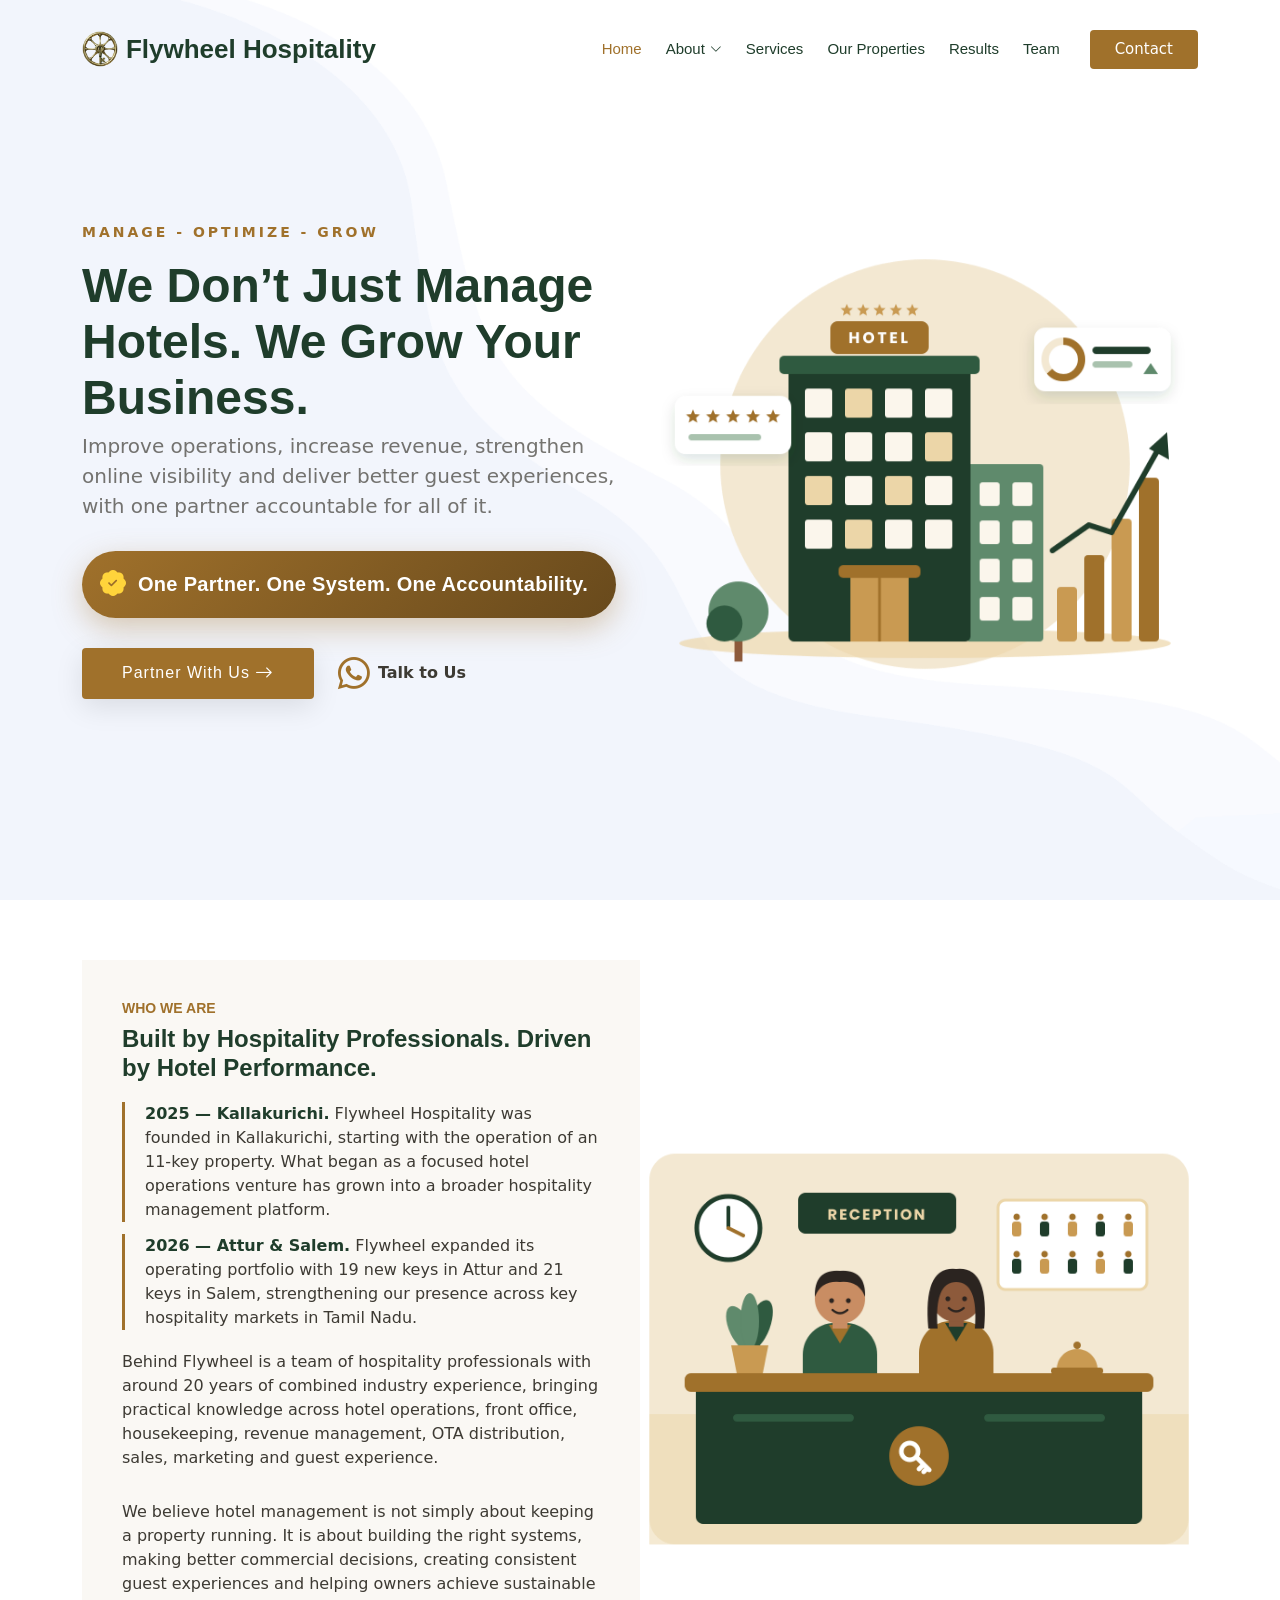
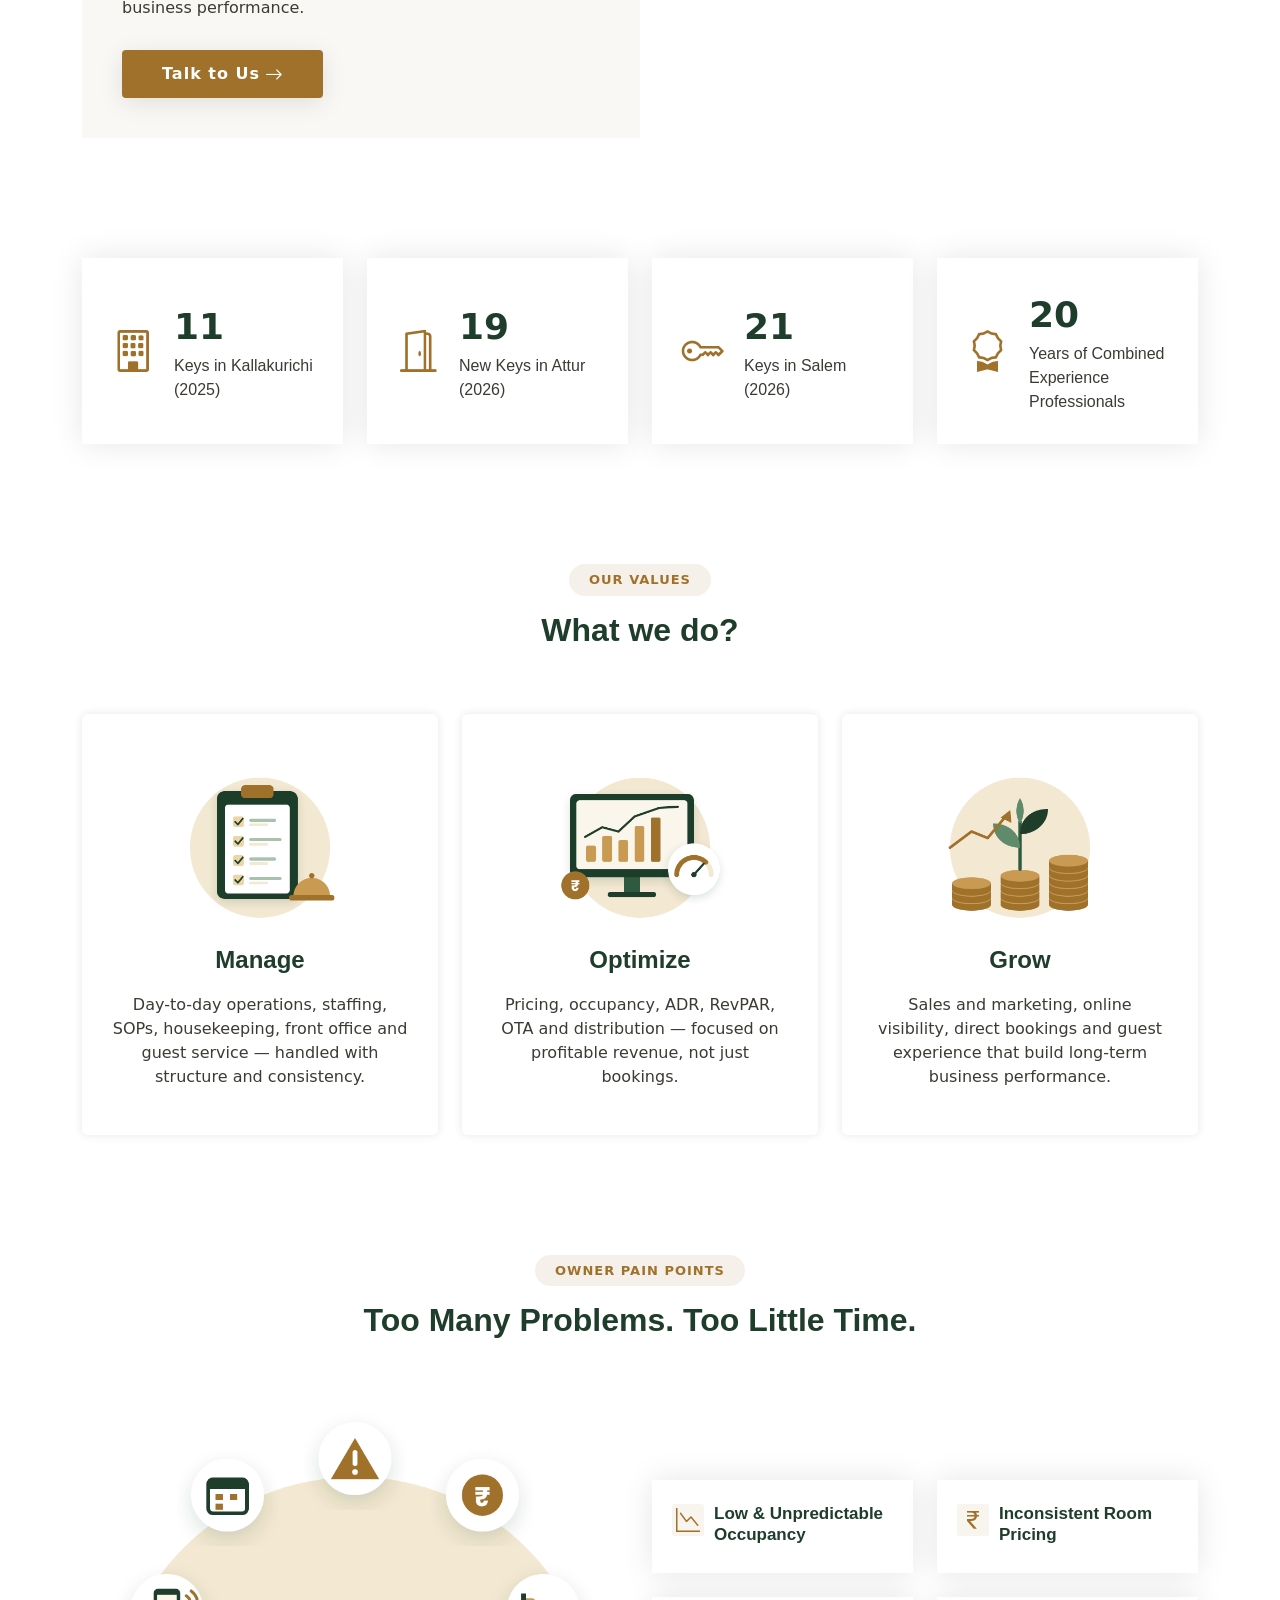
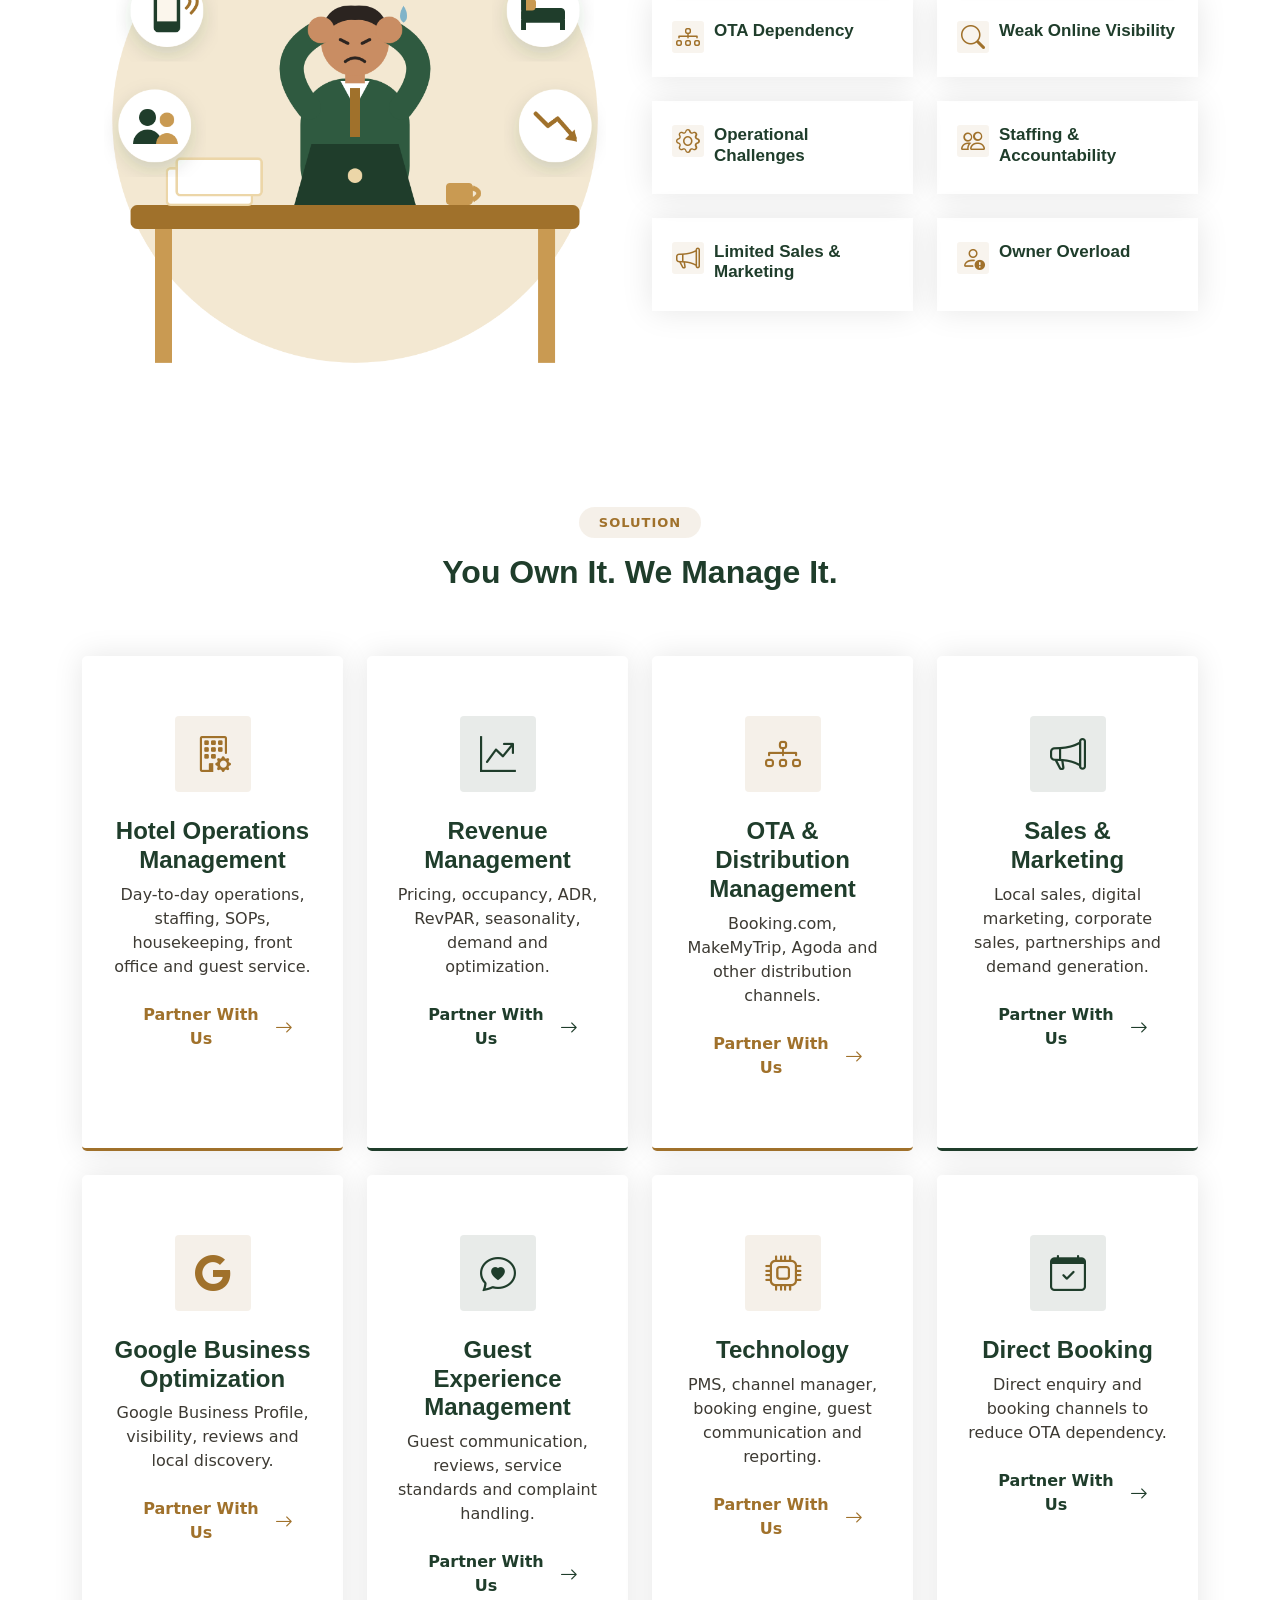
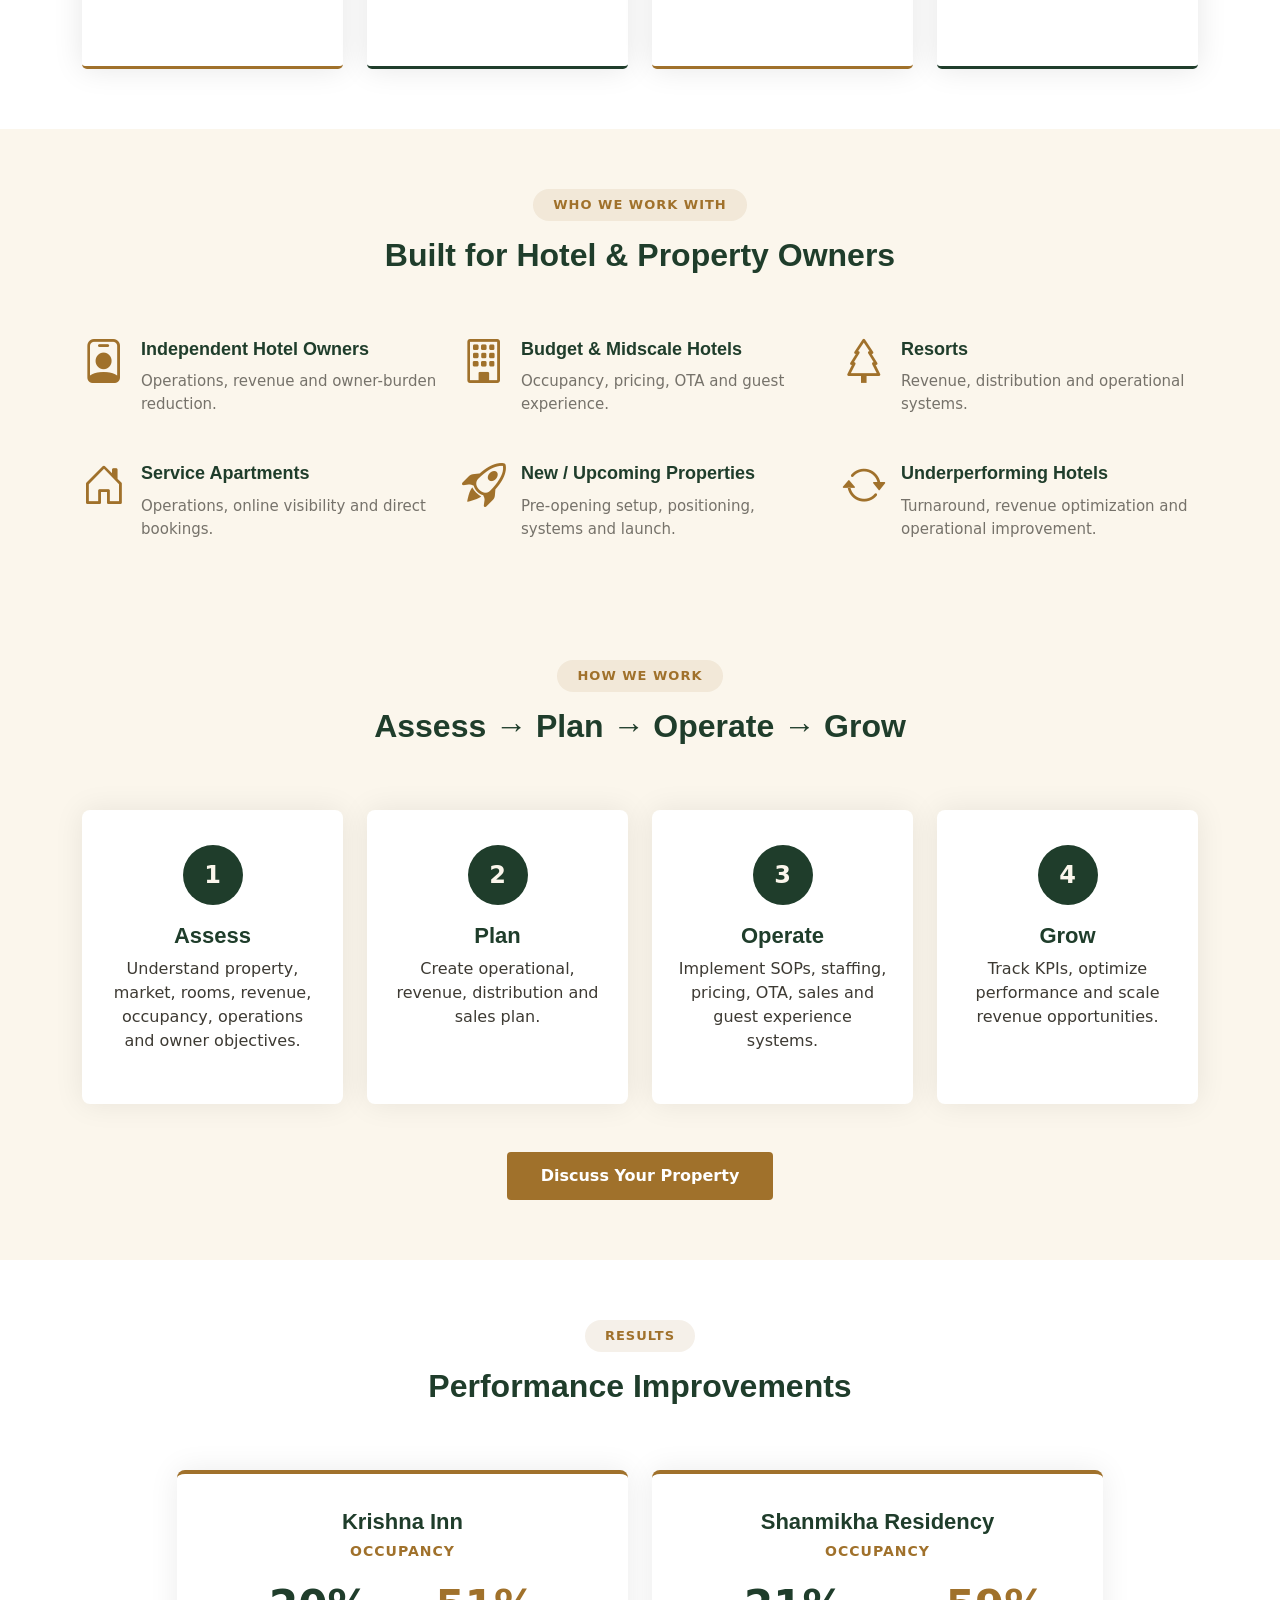
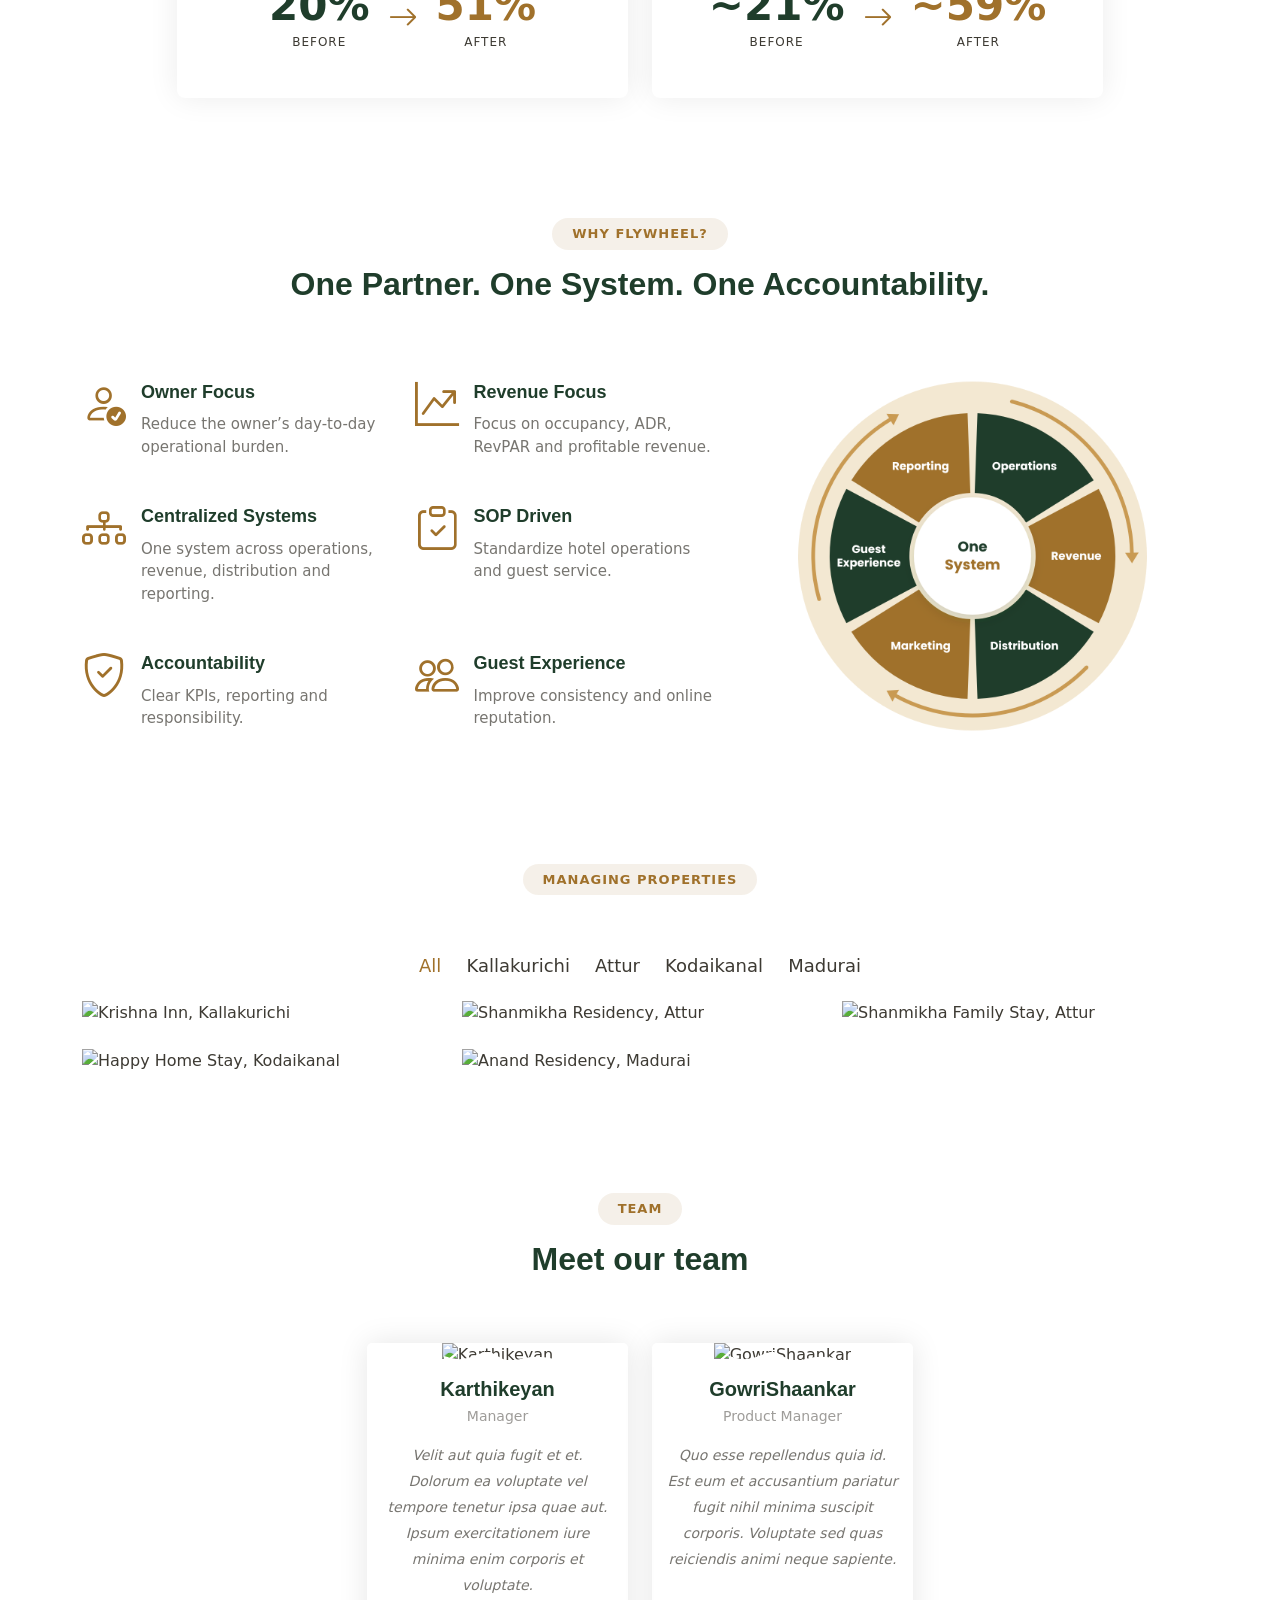
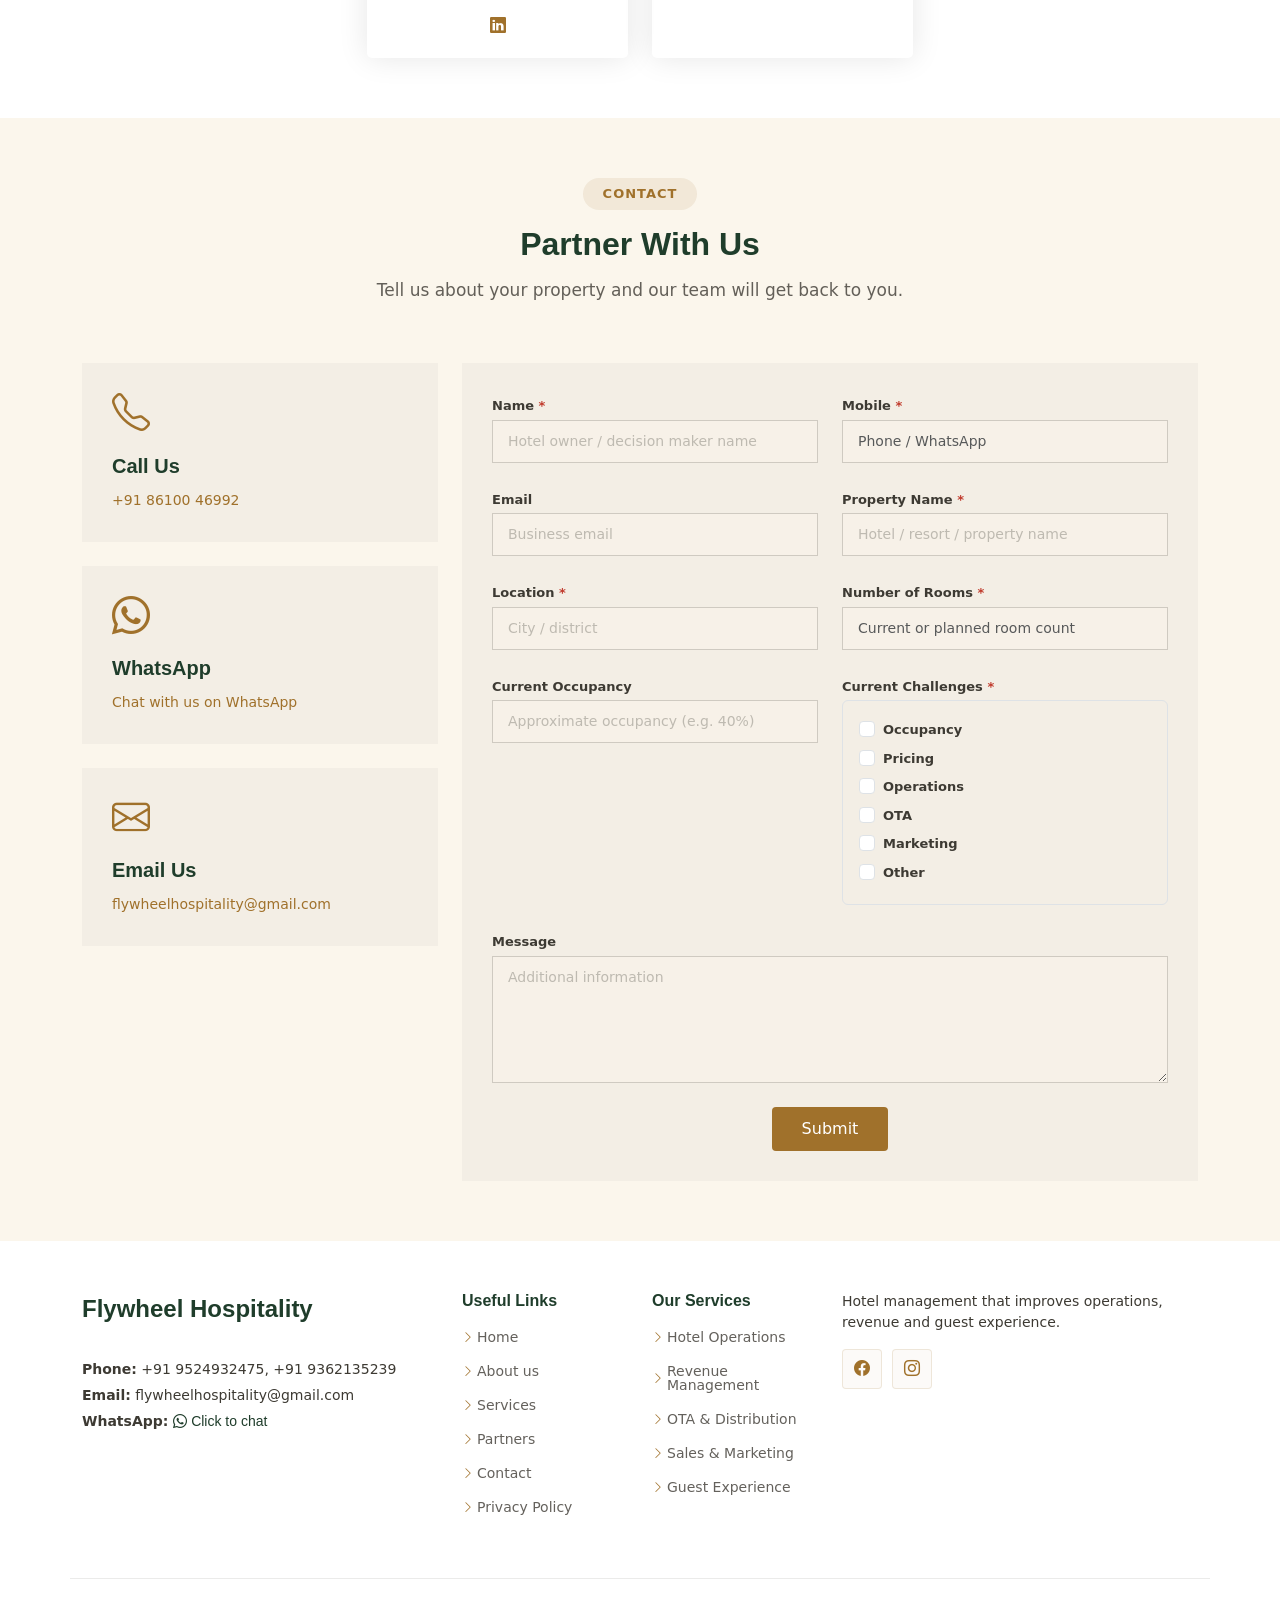
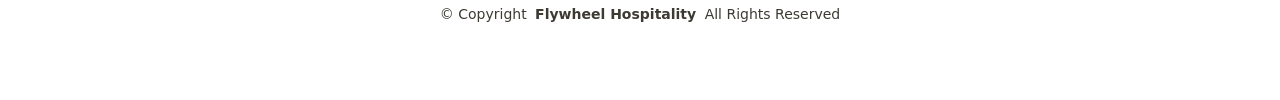
==== commit 1b55d741: "Update index.html" ====
--- a/index.html
+++ b/index.html
@@ -132,7 +132,7 @@
           </div>
 
           <div class="col-lg-6 d-flex align-items-center" data-aos="zoom-out" data-aos-delay="200">
-            <img src="assets/img/about.jpg" class="img-fluid" alt="About Us">
+            <img src="assets/img/about.png" class="img-fluid" alt="About Us">
           </div>
 
         </div>
@@ -251,7 +251,7 @@
         <div class="row gy-5">
 
           <div class="col-xl-6" data-aos="zoom-out" data-aos-delay="100">
-            <img src="assets/img/features.png" class="img-fluid" alt="Owner Pain Points">
+            <img src="assets/img/alt-features.png" class="img-fluid" alt="Owner Pain Points">
           </div>
 
           <div class="col-xl-6 d-flex">
@@ -647,7 +647,7 @@
           </div>
 
           <div class="col-xl-5 d-flex align-items-center order-1 order-xl-2" data-aos="fade-up" data-aos-delay="100">
-            <img src="assets/img/alt-features.png" class="img-fluid" alt="Why Flywheel">
+            <img src="assets/img/features.png" class="img-fluid" alt="Why Flywheel">
           </div>
 
         </div>
@@ -780,7 +780,7 @@
           <div class="col-lg-3 col-md-6 d-flex align-items-stretch" data-aos="fade-up" data-aos-delay="200">
             <div class="team-member">
               <div class="member-img">
-                <img src="assets/img/team/team-2.jpg" class="img-fluid" alt="GowriShaankar">
+                <img src="assets/img/team/team-1.jpg" class="img-fluid" alt="GowriShaankar">
               </div>
               <div class="member-info">
                 <h4>GowriShaankar</h4>
@@ -1063,4 +1063,4 @@
 
 </body>
 
-</html>+</html>
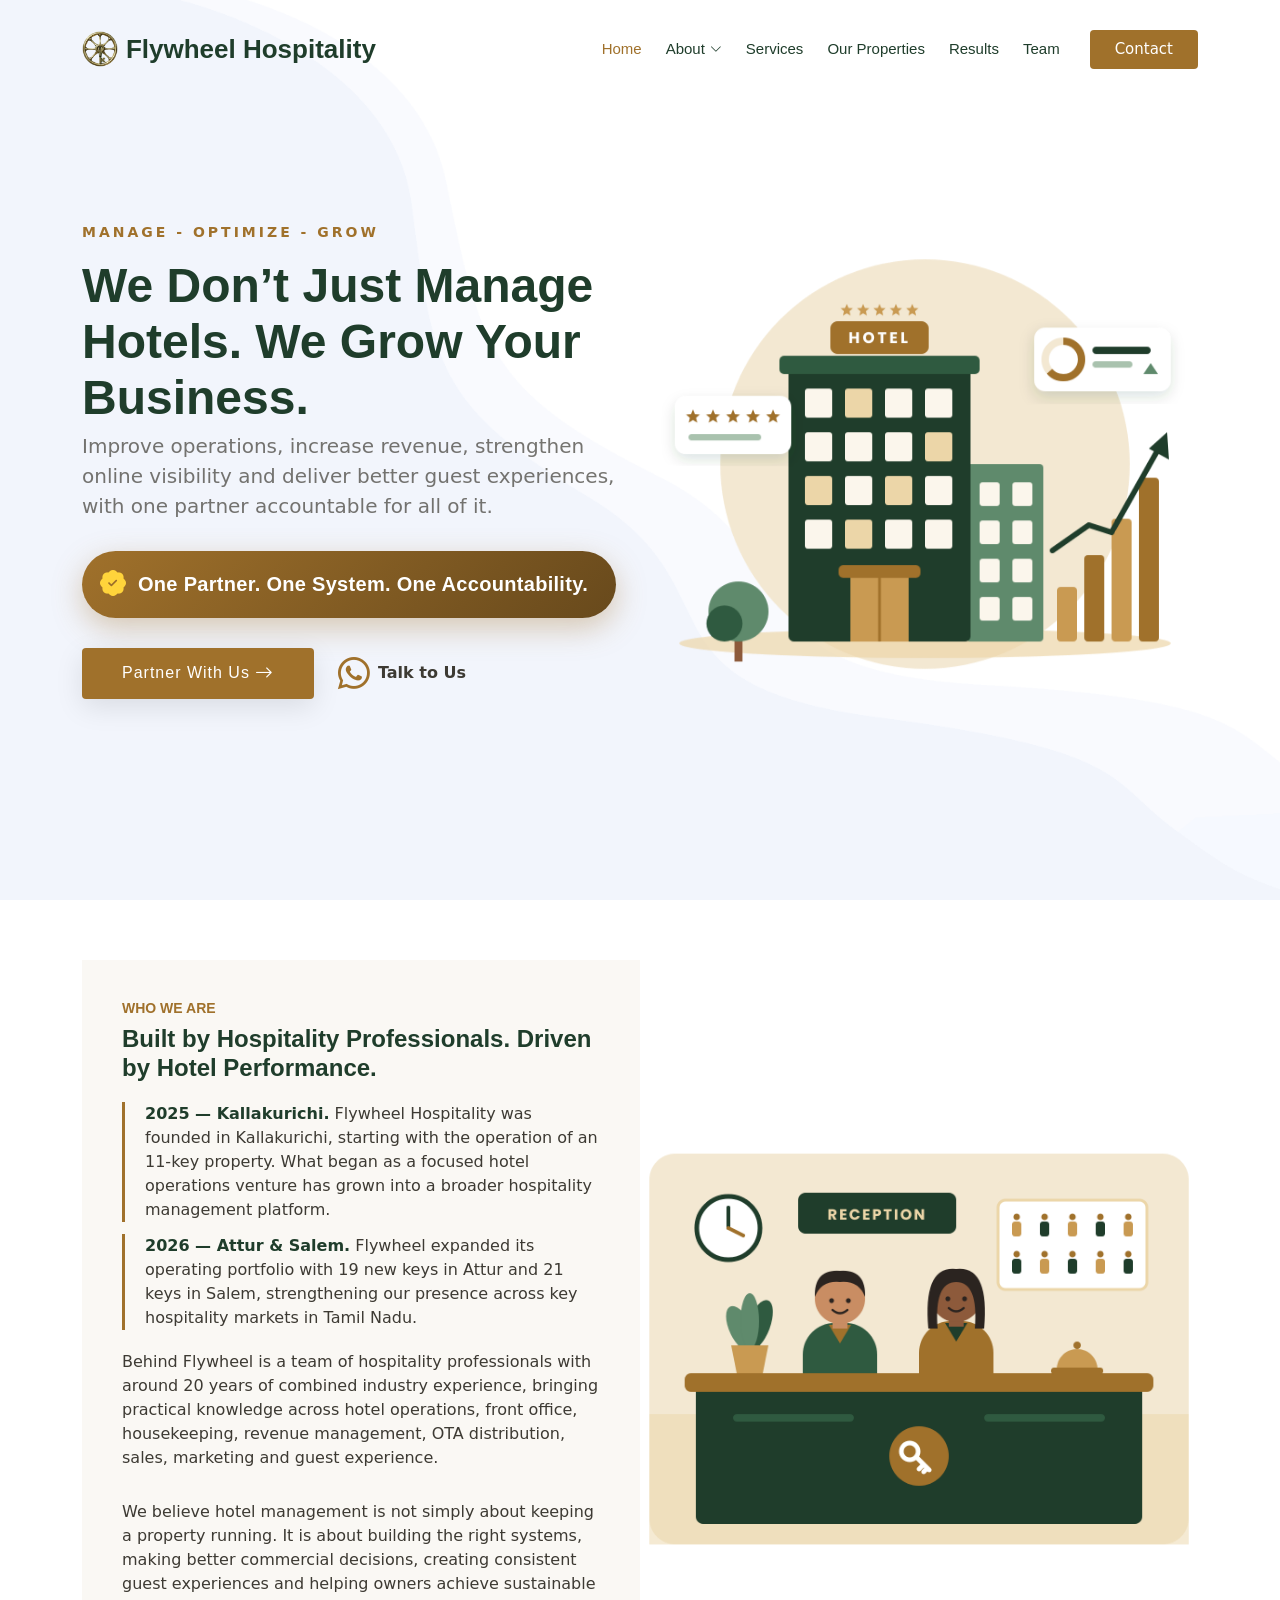
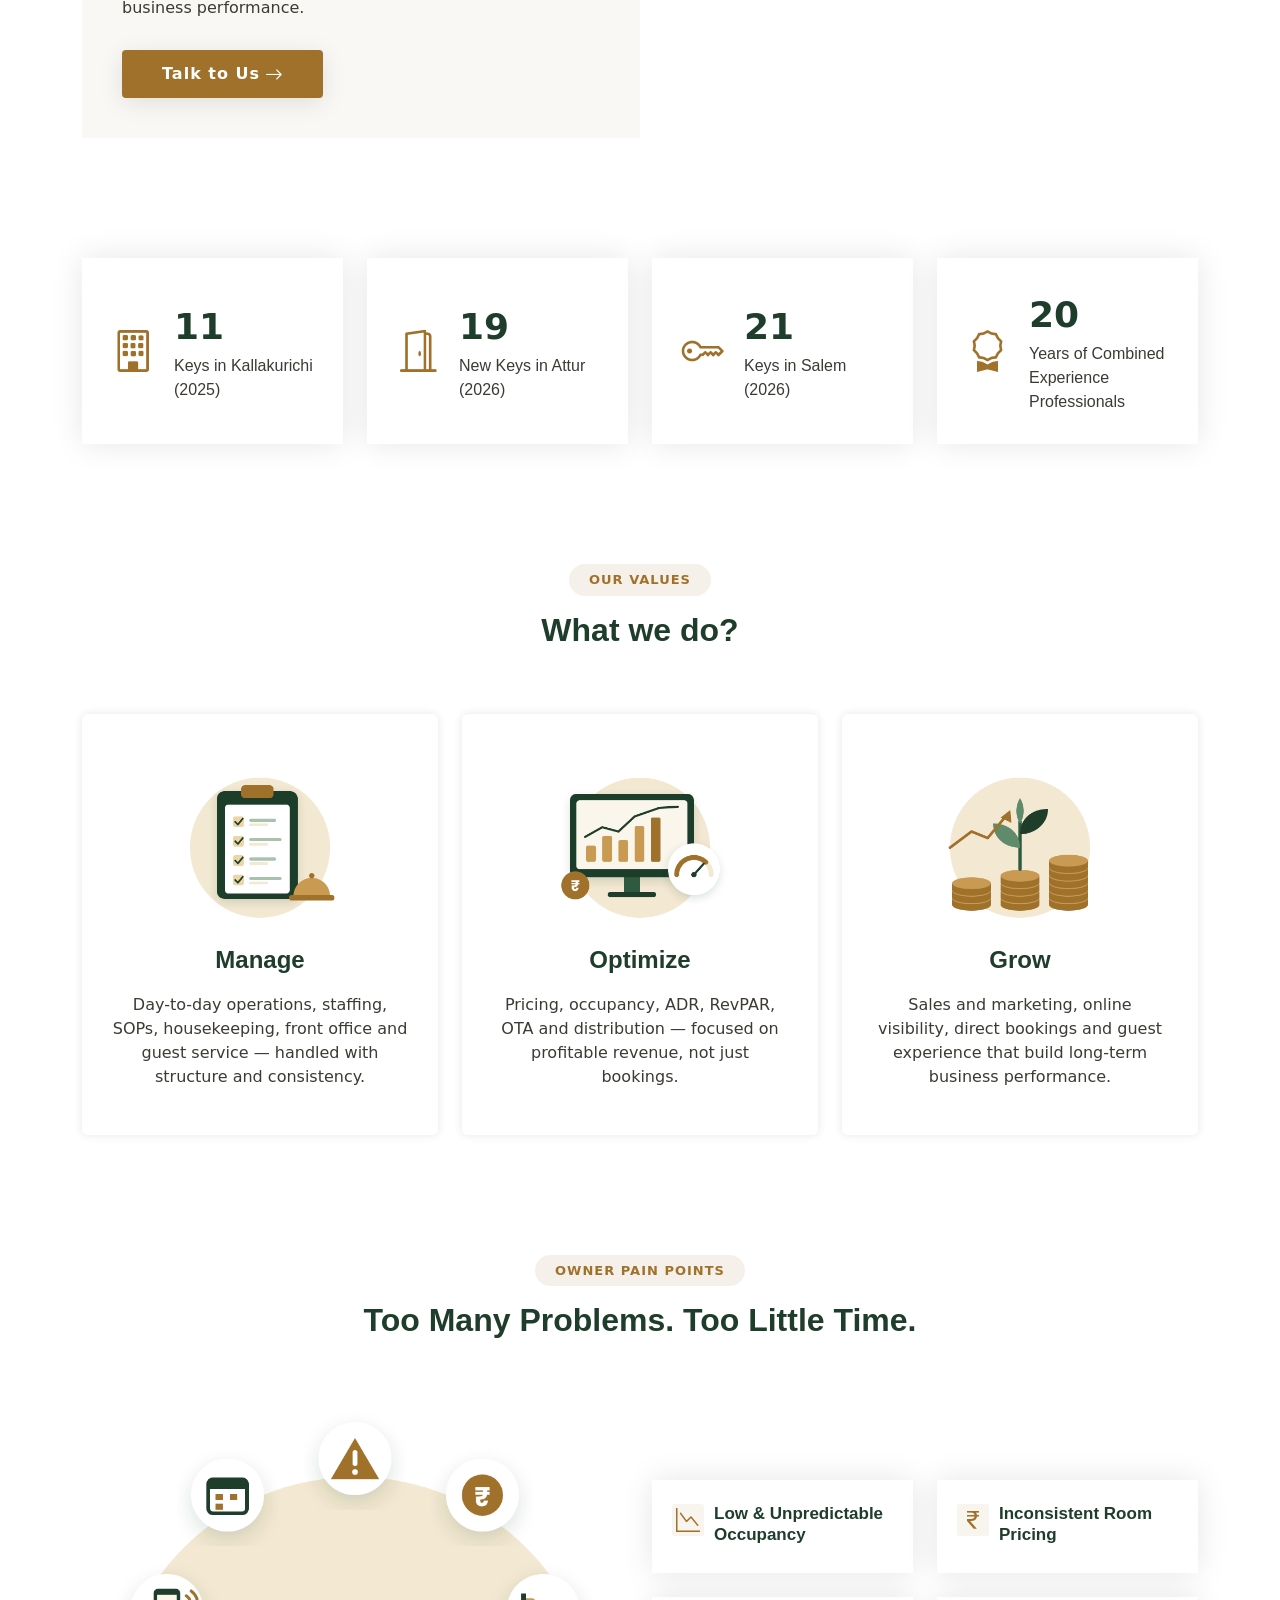
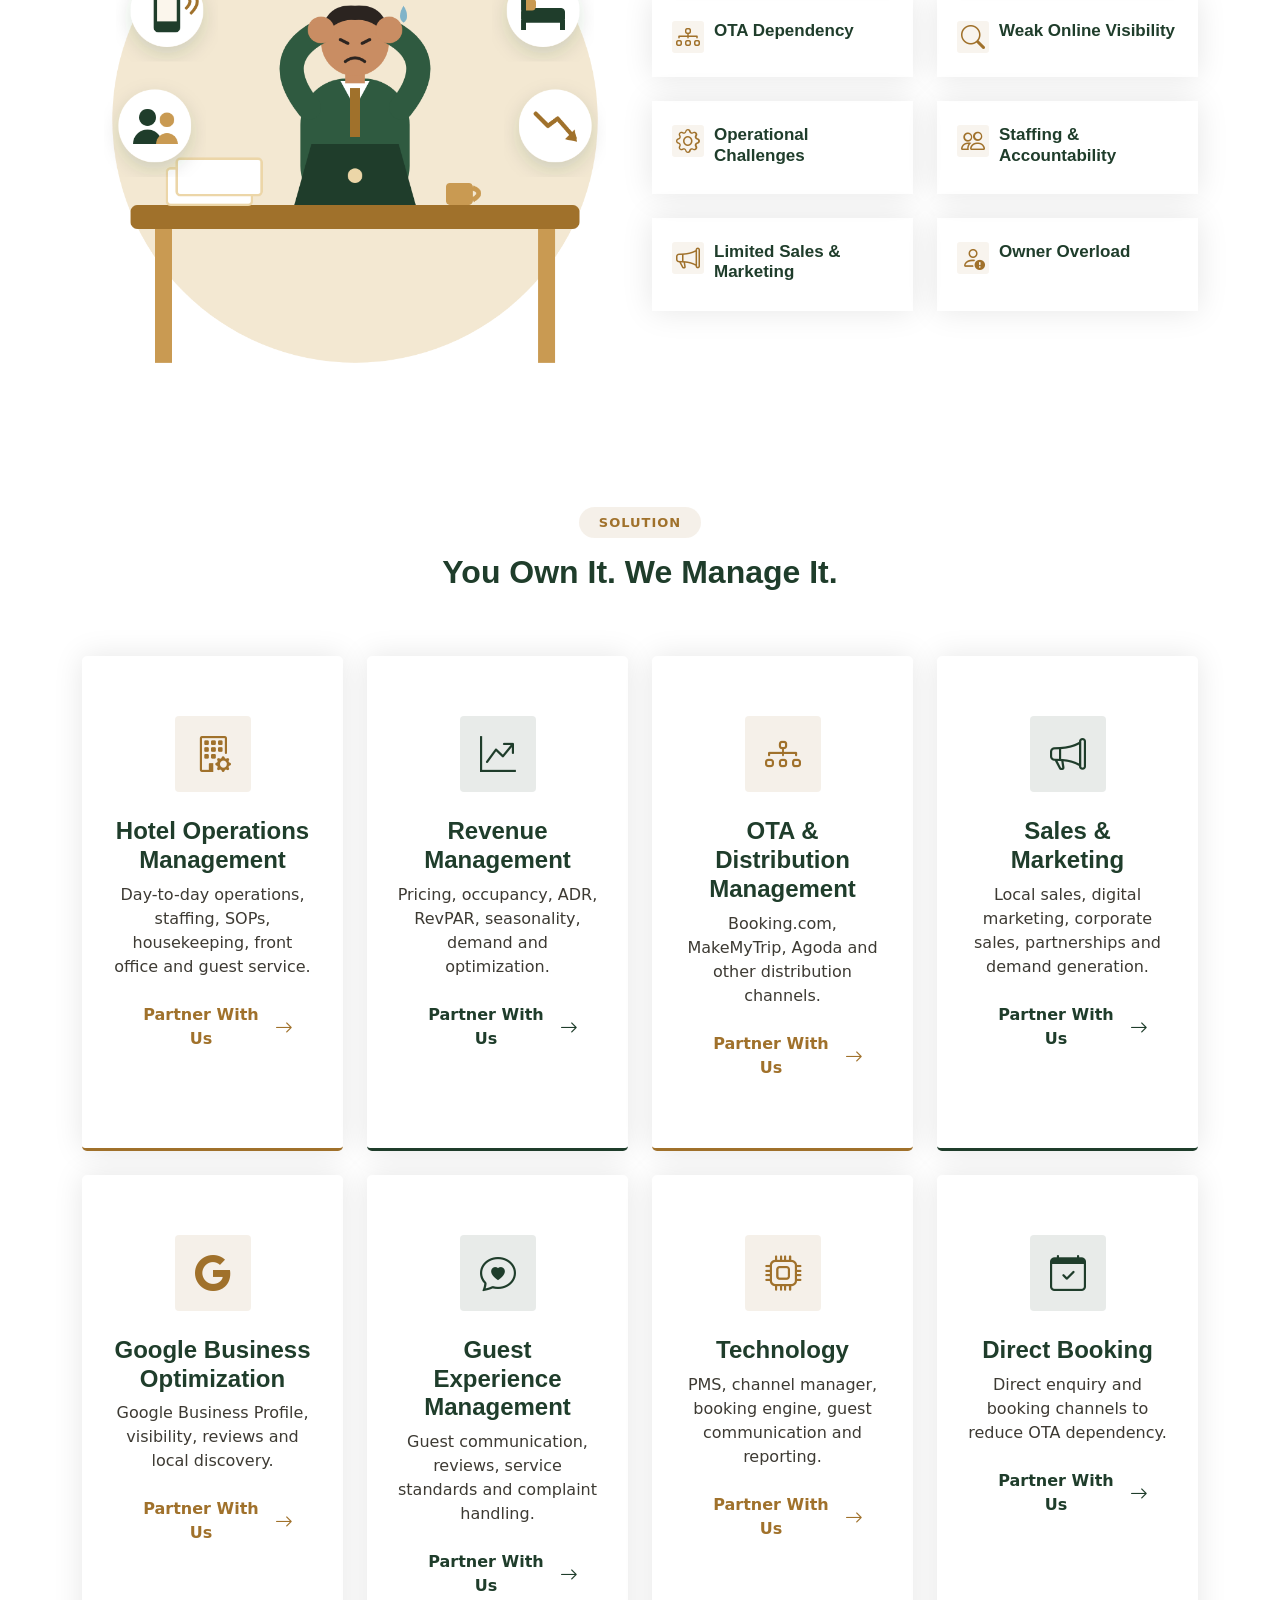
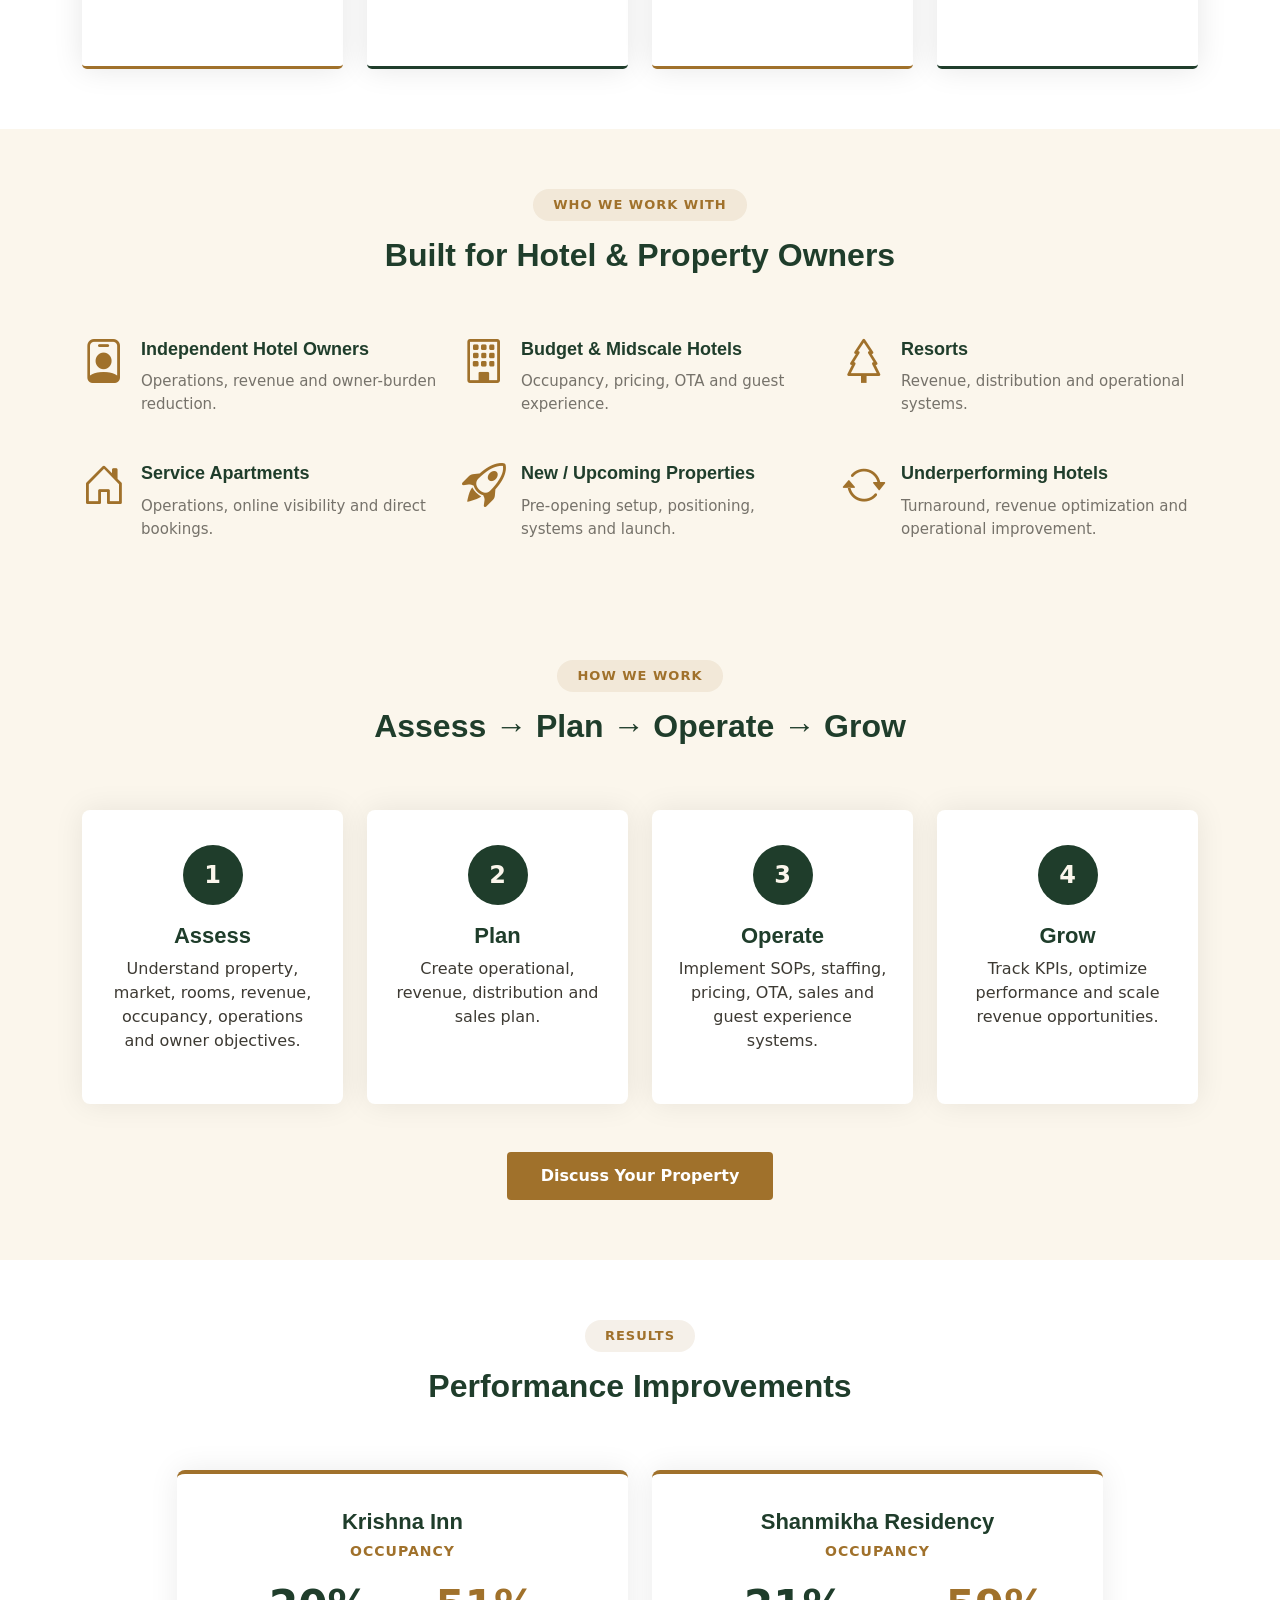
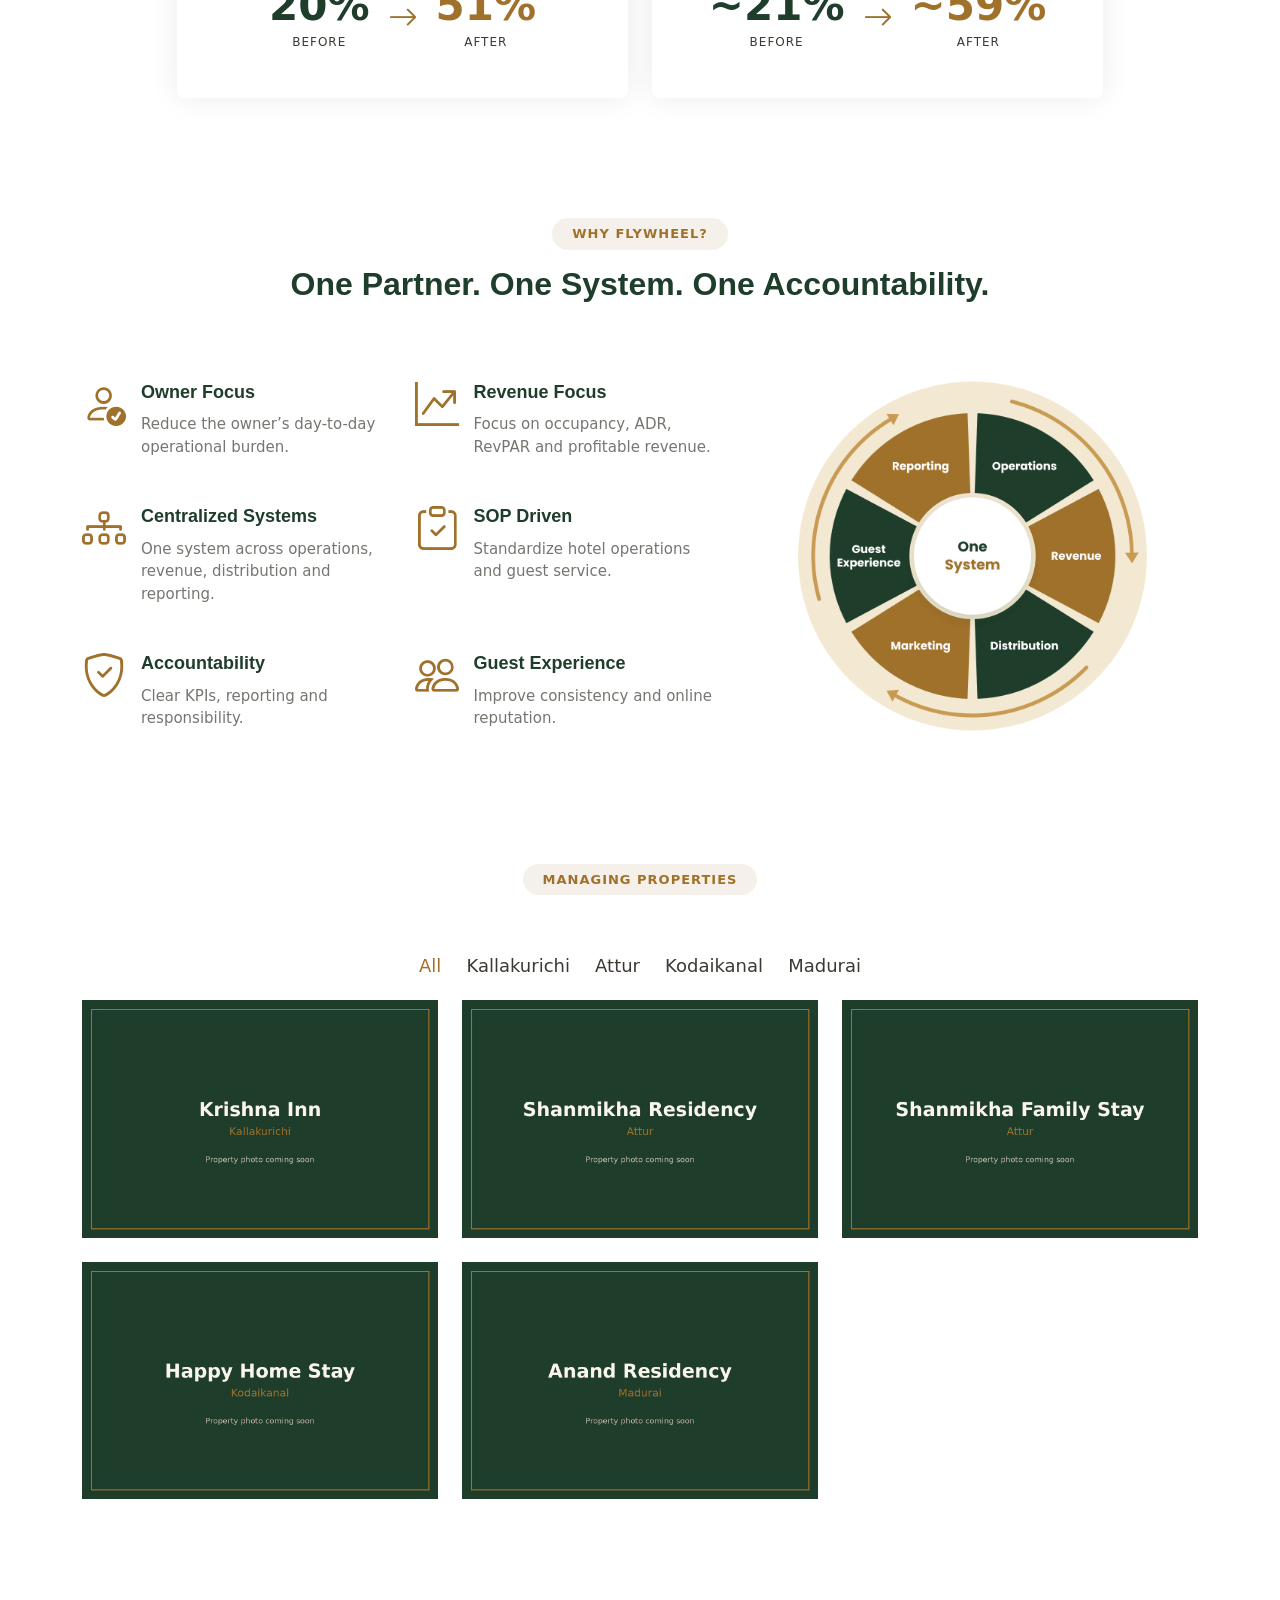
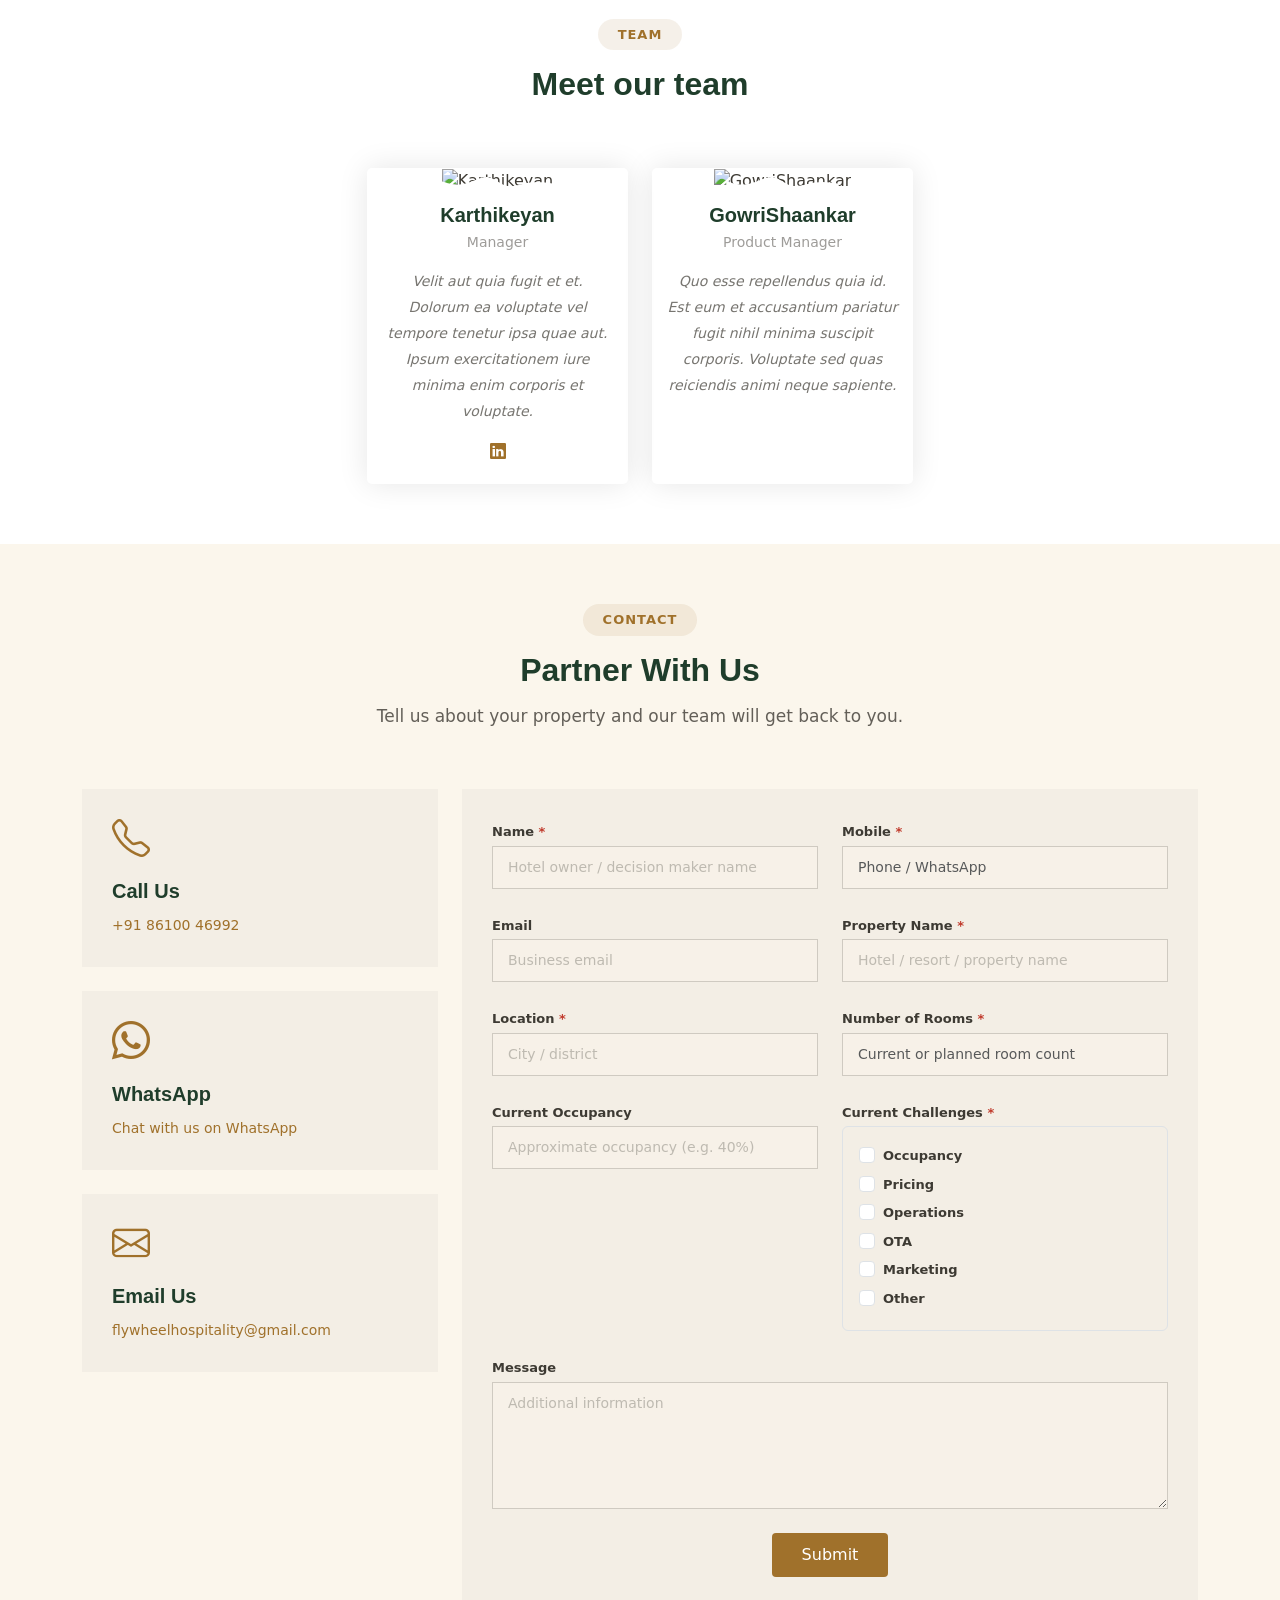
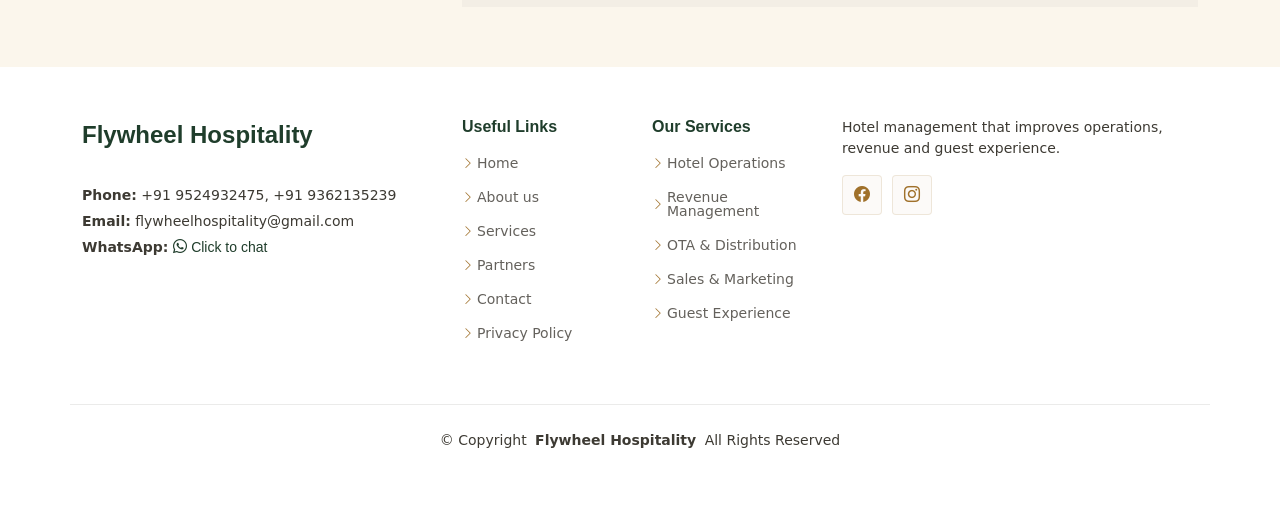
==== commit 5b6a73c1: "Update index.html" ====
--- a/index.html
+++ b/index.html
@@ -844,7 +844,11 @@
           </div>
 
           <div class="col-lg-8">
-            <form action="forms/contact.php" method="post" class="php-email-form" data-aos="fade-up" data-aos-delay="200">
+            <!-- Enquiries are sent by FormSubmit (formsubmit.co) to the email below - works on GitHub Pages, no server needed -->
+            <form id="enquiry-form" action="https://formsubmit.co/ajax/flywheelhospitality@gmail.com" method="post" class="php-email-form" data-aos="fade-up" data-aos-delay="200">
+              <input type="hidden" name="_subject" value="New hotel owner enquiry - Flywheel Hospitality website">
+              <input type="hidden" name="_template" value="table">
+              <input type="text" name="_honey" style="display:none" tabindex="-1" autocomplete="off">
               <div class="row gy-4">
 
                 <div class="col-md-6">
@@ -881,6 +885,7 @@
                   <label for="f-occupancy">Current Occupancy</label>
                   <input type="text" id="f-occupancy" name="occupancy" class="form-control" placeholder="Approximate occupancy (e.g. 40%)">
                 </div>
+
 
                 <div class="col-md-6">
                   <label class="form-label">
@@ -944,7 +949,6 @@
                   </div>
                 </div>
 
-
                 <div class="col-md-12">
                   <label for="f-message">Message</label>
                   <textarea id="f-message" class="form-control" name="message" rows="5" placeholder="Additional information"></textarea>
@@ -961,6 +965,126 @@
               </div>
             </form>
           </div><!-- End Contact Form -->
+
+
+          <!-- <div class="col-lg-8">
+            <form action="forms/contact.php" method="post" class="php-email-form" data-aos="fade-up" data-aos-delay="200">
+              <div class="row gy-4">
+
+                <div class="col-md-6">
+                  <label for="f-name">Name <span class="req">*</span></label>
+                  <input type="text" id="f-name" name="name" class="form-control" placeholder="Hotel owner / decision maker name" required>
+                </div>
+
+                <div class="col-md-6">
+                  <label for="f-mobile">Mobile <span class="req">*</span></label>
+                  <input type="tel" id="f-mobile" name="mobile" class="form-control" placeholder="Phone / WhatsApp" required>
+                </div>
+
+                <div class="col-md-6">
+                  <label for="f-email">Email</label>
+                  <input type="email" id="f-email" name="email" class="form-control" placeholder="Business email">
+                </div>
+
+                <div class="col-md-6">
+                  <label for="f-property">Property Name <span class="req">*</span></label>
+                  <input type="text" id="f-property" name="property_name" class="form-control" placeholder="Hotel / resort / property name" required>
+                </div>
+
+                <div class="col-md-6">
+                  <label for="f-location">Location <span class="req">*</span></label>
+                  <input type="text" id="f-location" name="location" class="form-control" placeholder="City / district" required>
+                </div>
+
+                <div class="col-md-6">
+                  <label for="f-rooms">Number of Rooms <span class="req">*</span></label>
+                  <input type="number" id="f-rooms" name="rooms" min="1" class="form-control" placeholder="Current or planned room count" required>
+                </div>
+
+                <div class="col-md-6">
+                  <label for="f-occupancy">Current Occupancy</label>
+                  <input type="text" id="f-occupancy" name="occupancy" class="form-control" placeholder="Approximate occupancy (e.g. 40%)">
+                </div>
+
+                <div class="col-md-6">
+                  <label class="form-label">
+                    Current Challenges <span class="req">*</span>
+                  </label>
+
+                  <div class="border rounded p-3">
+                    <div class="form-check">
+                      <input class="form-check-input" type="checkbox"
+                            name="challenge[]" id="challenge-occupancy"
+                            value="Occupancy">
+                      <label class="form-check-label" for="challenge-occupancy">
+                        Occupancy
+                      </label>
+                    </div>
+
+                    <div class="form-check">
+                      <input class="form-check-input" type="checkbox"
+                            name="challenge[]" id="challenge-pricing"
+                            value="Pricing">
+                      <label class="form-check-label" for="challenge-pricing">
+                        Pricing
+                      </label>
+                    </div>
+
+                    <div class="form-check">
+                      <input class="form-check-input" type="checkbox"
+                            name="challenge[]" id="challenge-operations"
+                            value="Operations">
+                      <label class="form-check-label" for="challenge-operations">
+                        Operations
+                      </label>
+                    </div>
+
+                    <div class="form-check">
+                      <input class="form-check-input" type="checkbox"
+                            name="challenge[]" id="challenge-ota"
+                            value="OTA">
+                      <label class="form-check-label" for="challenge-ota">
+                        OTA
+                      </label>
+                    </div>
+
+                    <div class="form-check">
+                      <input class="form-check-input" type="checkbox"
+                            name="challenge[]" id="challenge-marketing"
+                            value="Marketing">
+                      <label class="form-check-label" for="challenge-marketing">
+                        Marketing
+                      </label>
+                    </div>
+
+                    <div class="form-check">
+                      <input class="form-check-input" type="checkbox"
+                            name="challenge[]" id="challenge-other"
+                            value="Other">
+                      <label class="form-check-label" for="challenge-other">
+                        Other
+                      </label>
+                    </div>
+                  </div>
+                </div>
+
+
+                <div class="col-md-12">
+                  <label for="f-message">Message</label>
+                  <textarea id="f-message" class="form-control" name="message" rows="5" placeholder="Additional information"></textarea>
+                </div>
+
+                <div class="col-md-12 text-center">
+                  <div class="loading">Loading</div>
+                  <div class="error-message"></div>
+                  <div class="sent-message">Thank you for reaching out! Our team will contact you shortly.</div>
+
+                  <button type="submit">Submit</button>
+                </div>
+
+              </div>
+            </form>
+          </div>End Contact Form -->
 
         </div>
 
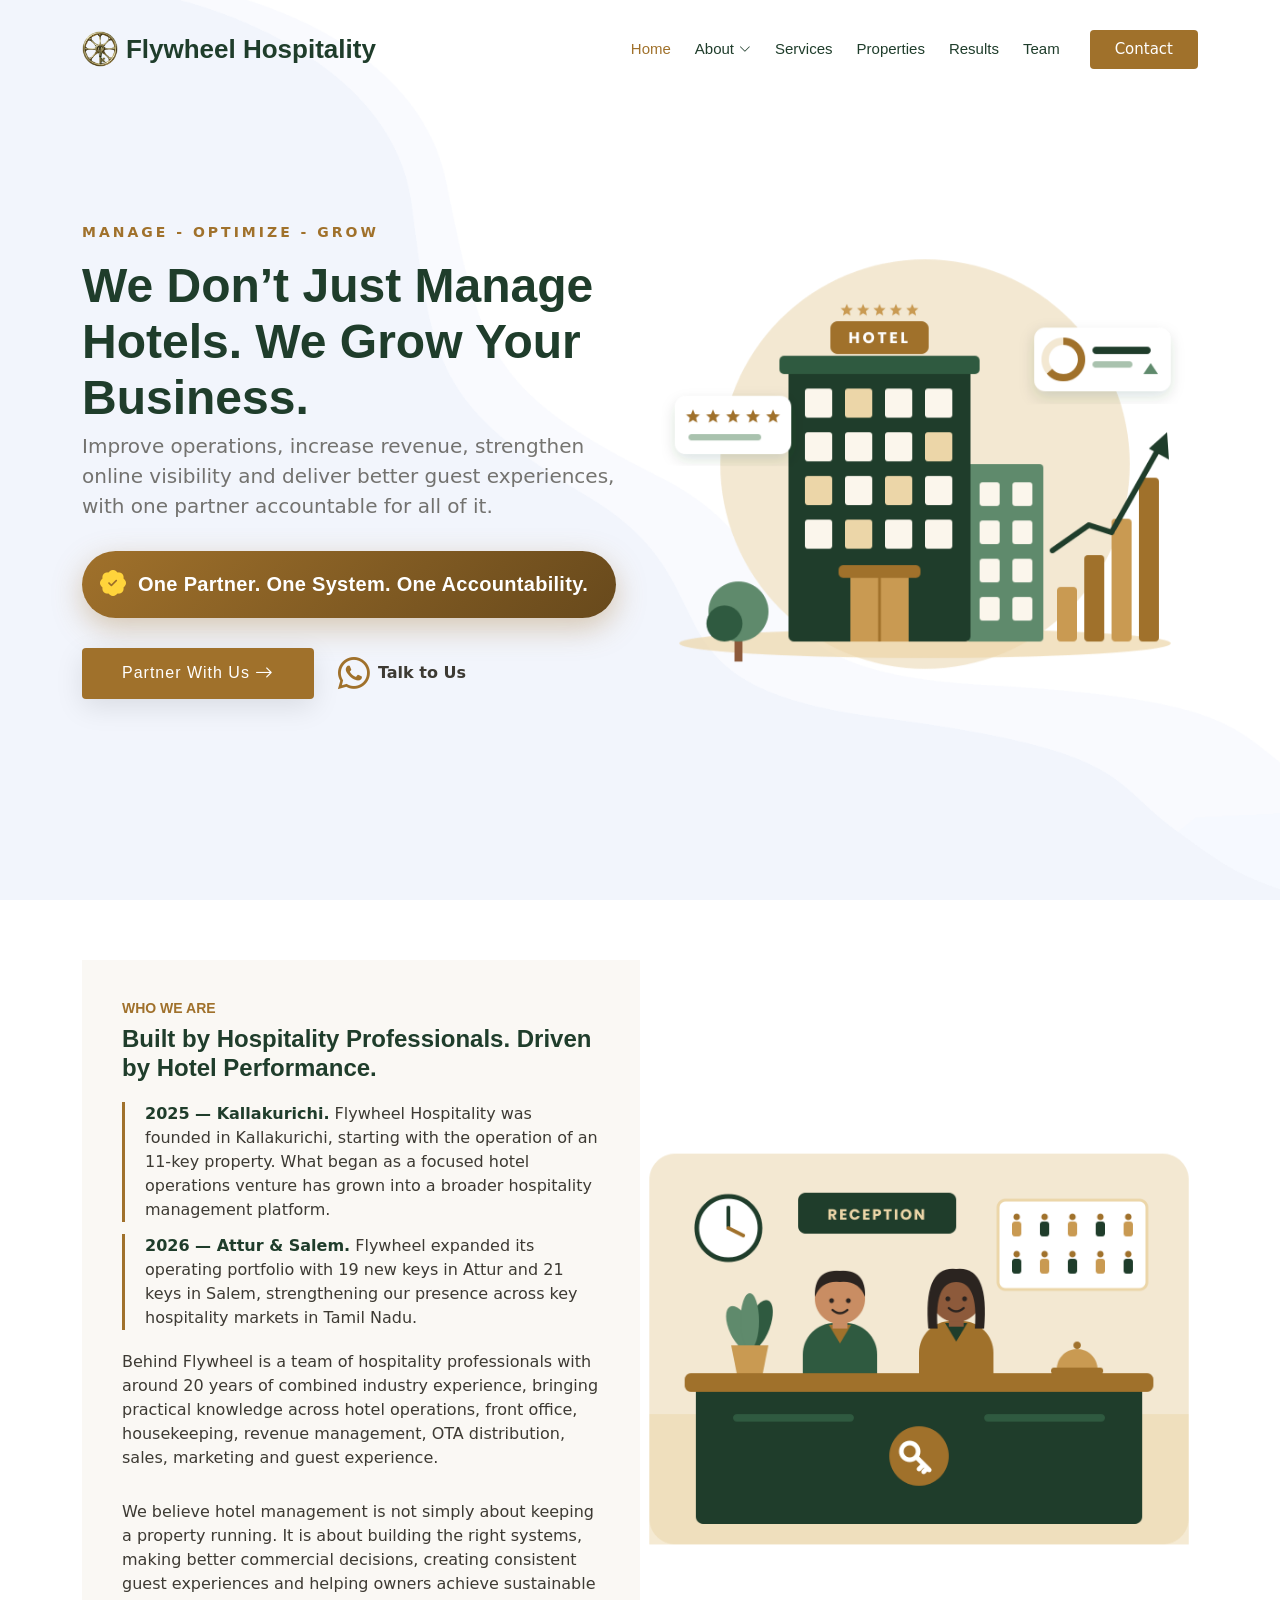
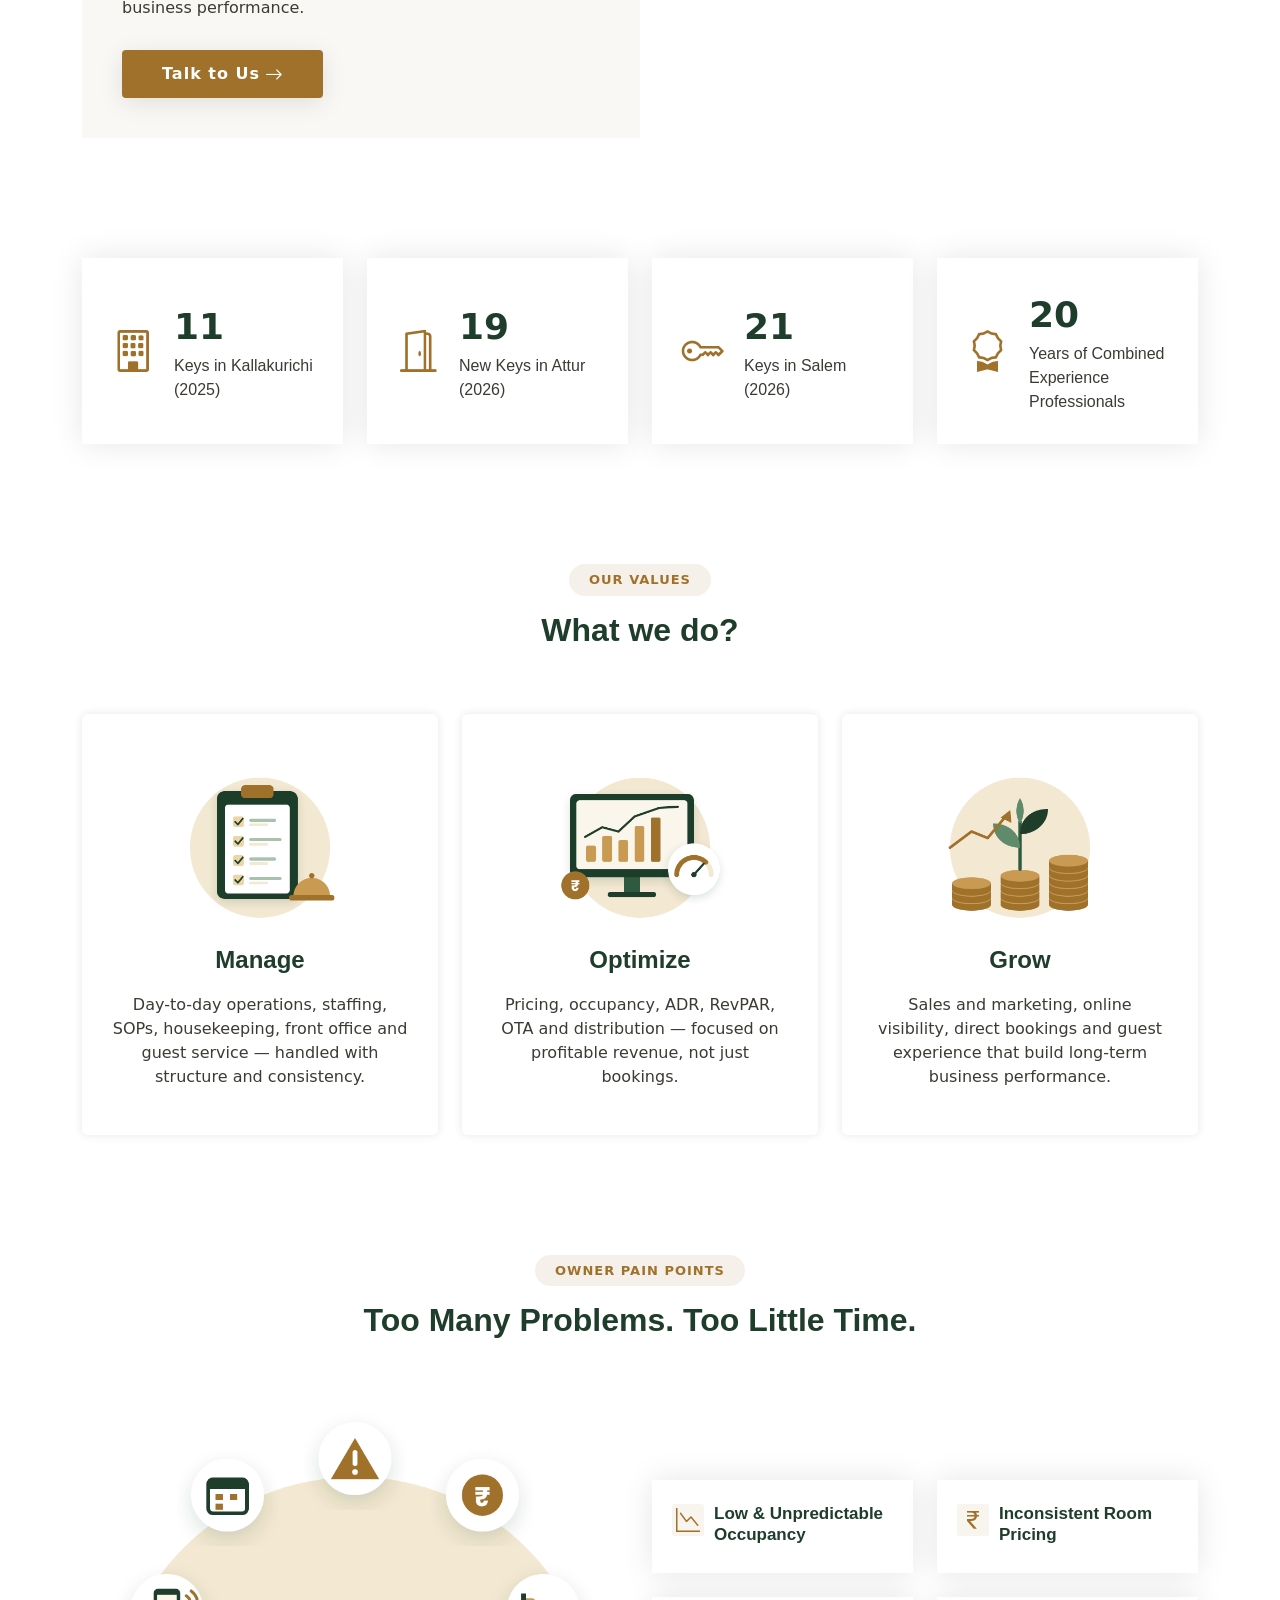
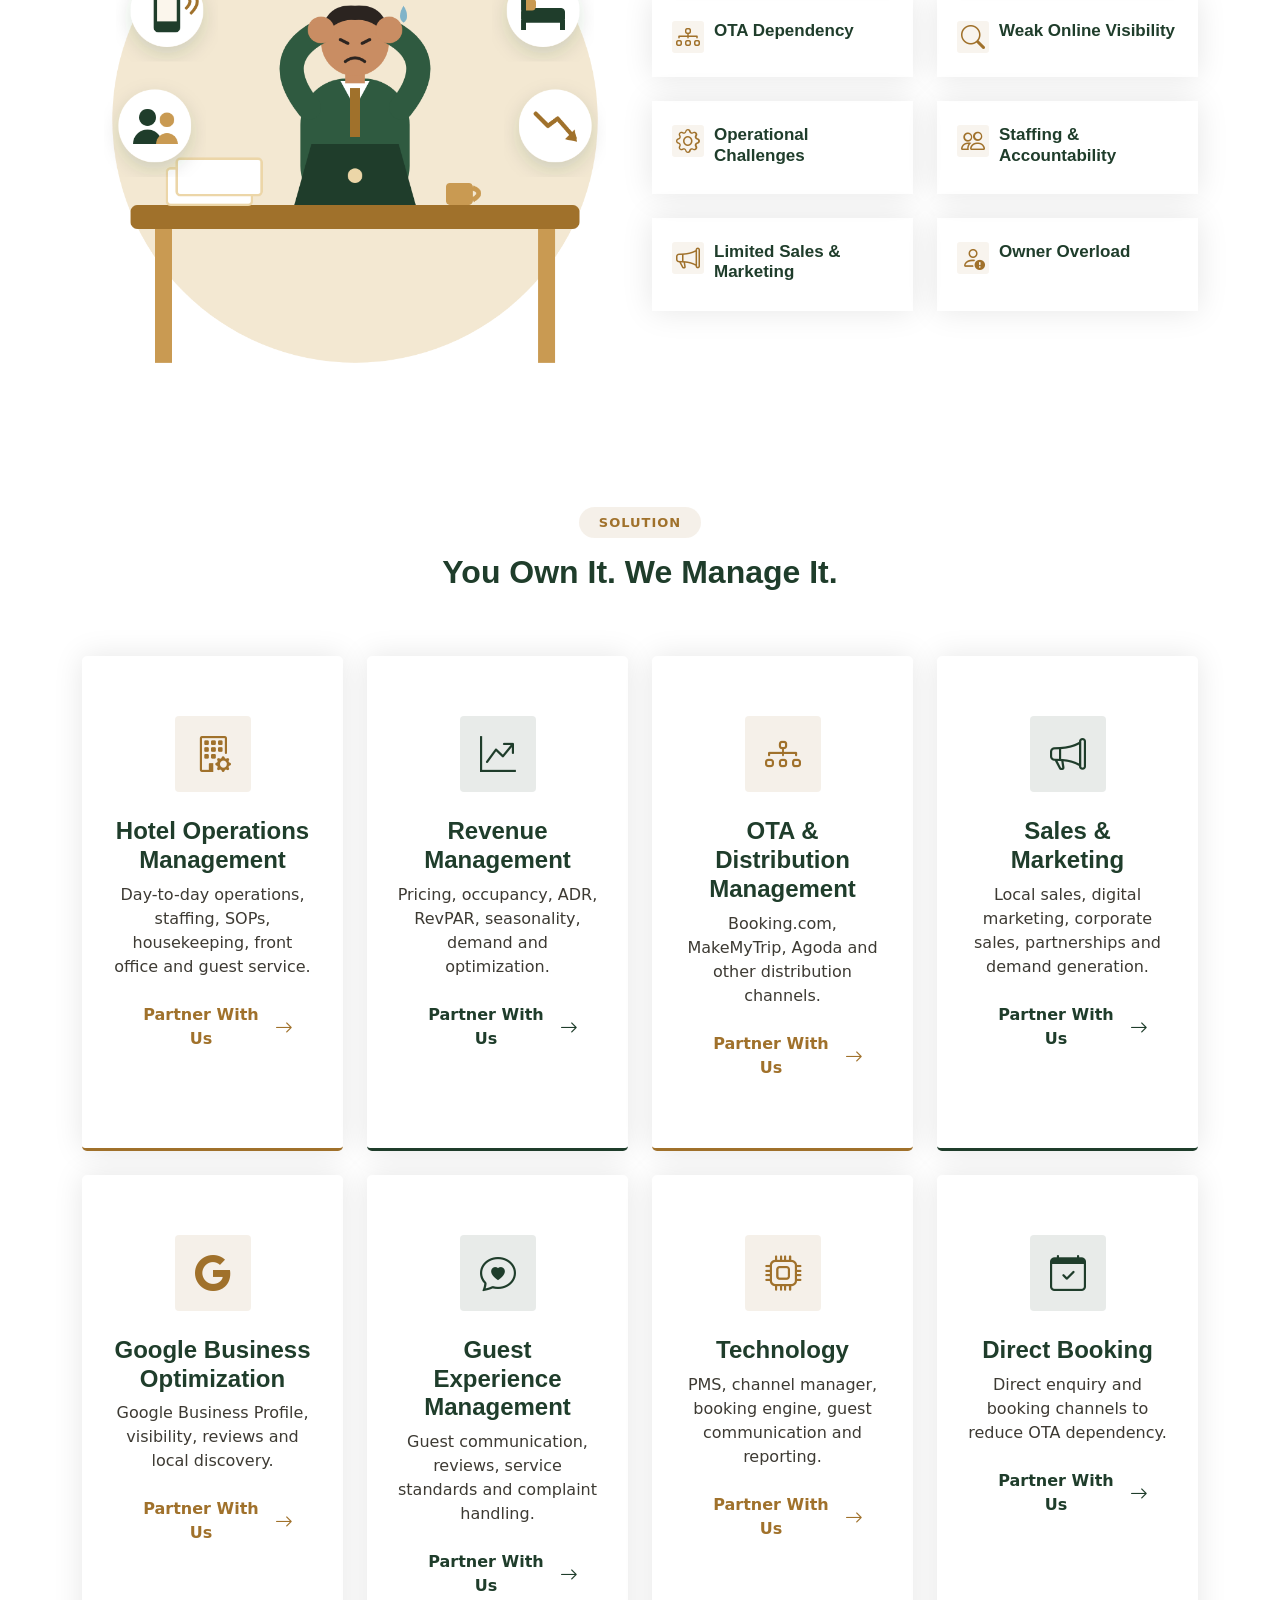
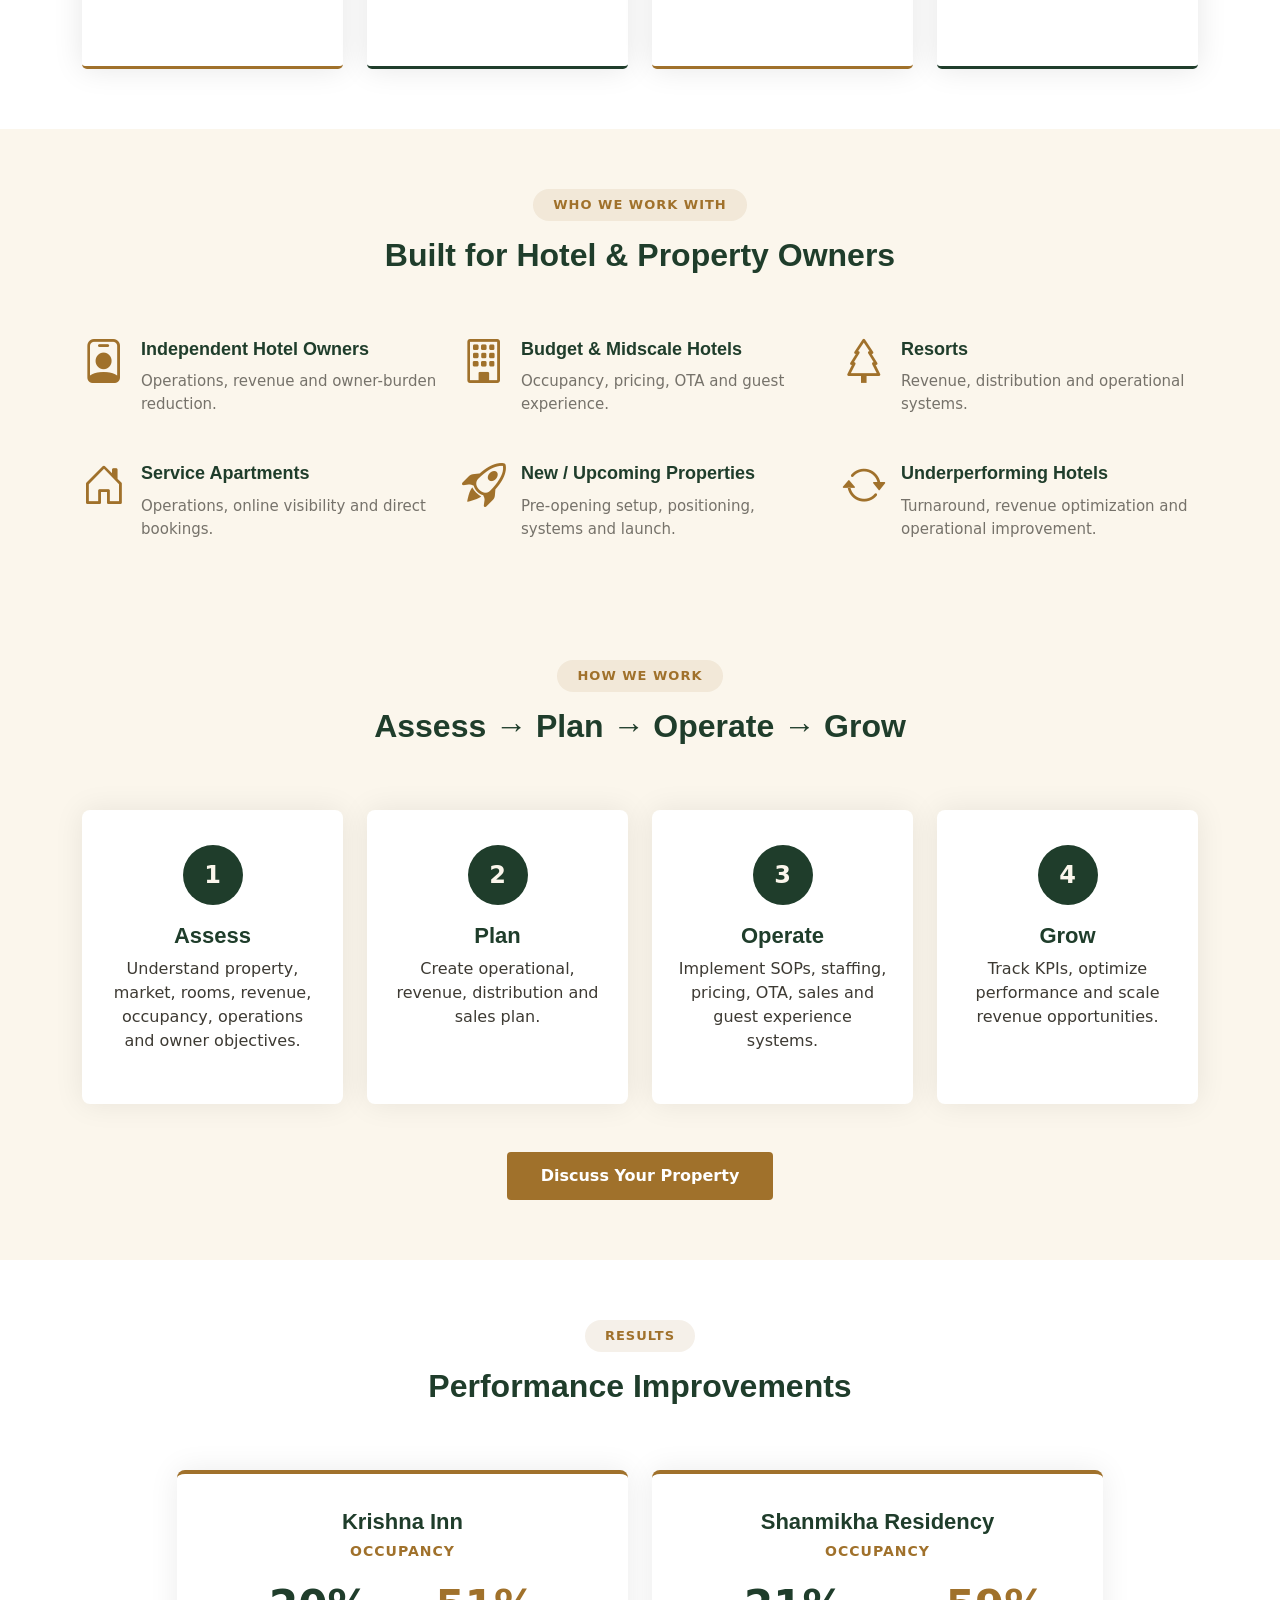
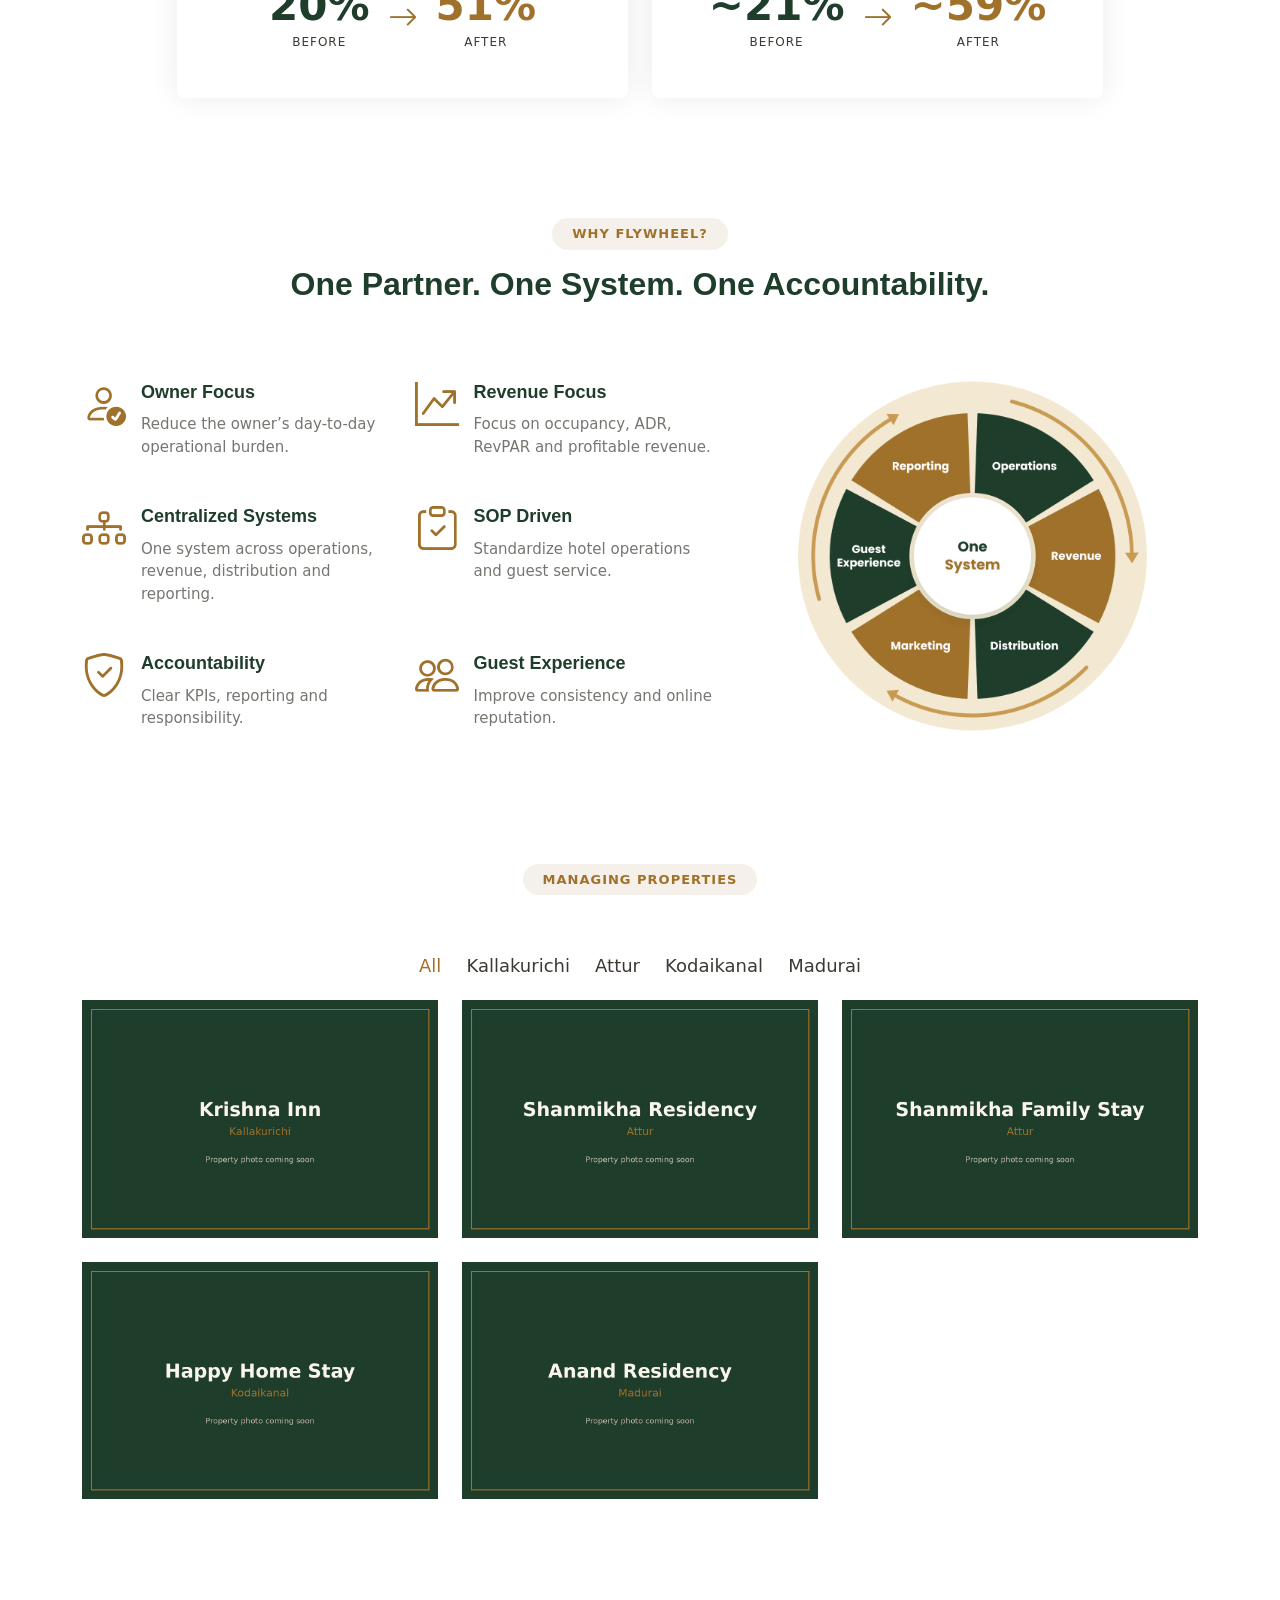
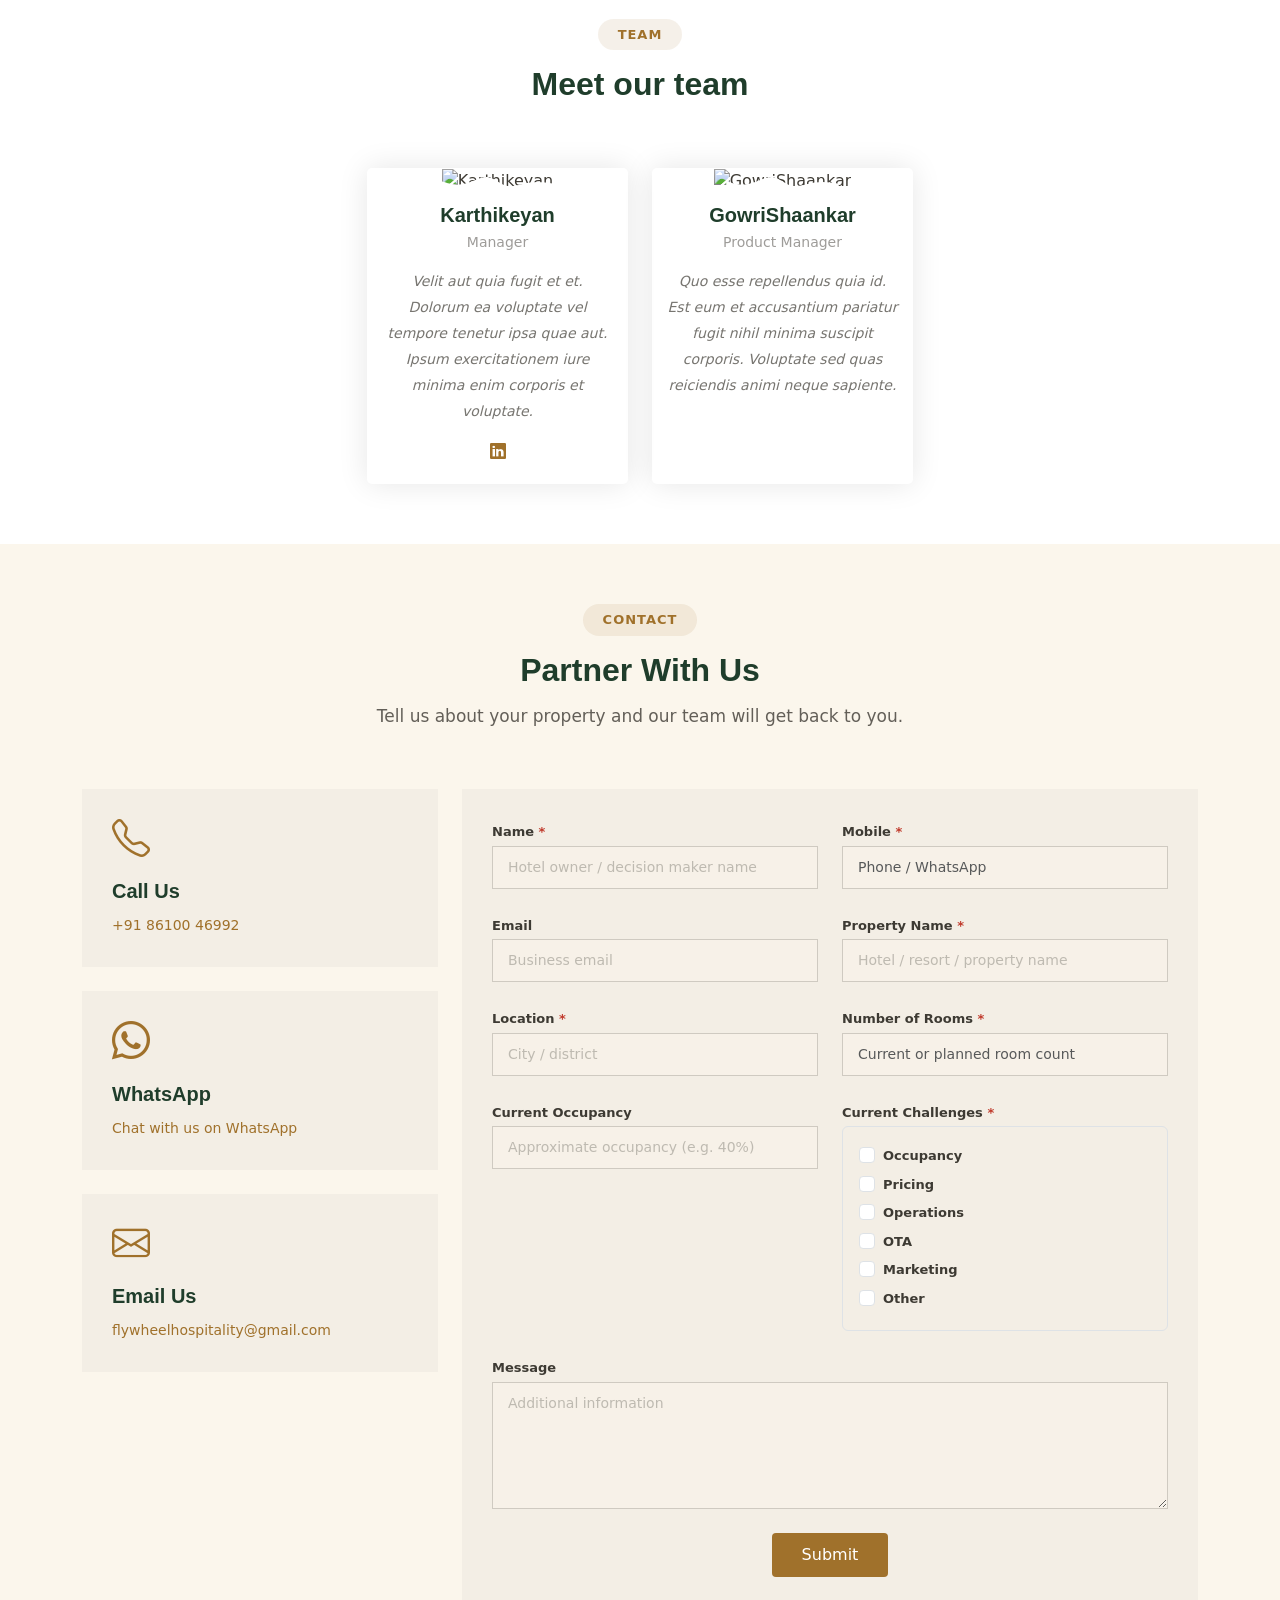
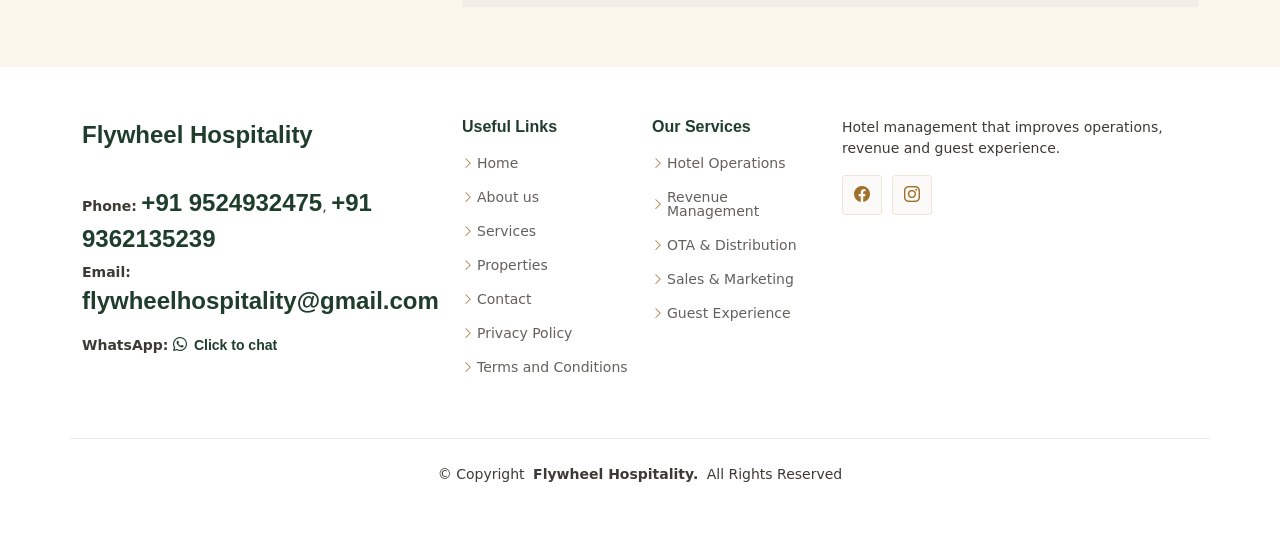
==== commit c01577c4: "Update index.html" ====
--- a/index.html
+++ b/index.html
@@ -61,7 +61,7 @@
           </li>
 
           <li><a href="#services">Services</a></li>
-          <li><a href="#portfolio">Our Properties</a></li>
+          <li><a href="#portfolio">Properties</a></li>
           <li><a href="#results">Results</a></li>
           <li><a href="#team">Team</a></li>
         </ul>
@@ -966,126 +966,6 @@
             </form>
           </div><!-- End Contact Form -->
 
-
-          <!-- <div class="col-lg-8">
-            <form action="forms/contact.php" method="post" class="php-email-form" data-aos="fade-up" data-aos-delay="200">
-              <div class="row gy-4">
-
-                <div class="col-md-6">
-                  <label for="f-name">Name <span class="req">*</span></label>
-                  <input type="text" id="f-name" name="name" class="form-control" placeholder="Hotel owner / decision maker name" required>
-                </div>
-
-                <div class="col-md-6">
-                  <label for="f-mobile">Mobile <span class="req">*</span></label>
-                  <input type="tel" id="f-mobile" name="mobile" class="form-control" placeholder="Phone / WhatsApp" required>
-                </div>
-
-                <div class="col-md-6">
-                  <label for="f-email">Email</label>
-                  <input type="email" id="f-email" name="email" class="form-control" placeholder="Business email">
-                </div>
-
-                <div class="col-md-6">
-                  <label for="f-property">Property Name <span class="req">*</span></label>
-                  <input type="text" id="f-property" name="property_name" class="form-control" placeholder="Hotel / resort / property name" required>
-                </div>
-
-                <div class="col-md-6">
-                  <label for="f-location">Location <span class="req">*</span></label>
-                  <input type="text" id="f-location" name="location" class="form-control" placeholder="City / district" required>
-                </div>
-
-                <div class="col-md-6">
-                  <label for="f-rooms">Number of Rooms <span class="req">*</span></label>
-                  <input type="number" id="f-rooms" name="rooms" min="1" class="form-control" placeholder="Current or planned room count" required>
-                </div>
-
-                <div class="col-md-6">
-                  <label for="f-occupancy">Current Occupancy</label>
-                  <input type="text" id="f-occupancy" name="occupancy" class="form-control" placeholder="Approximate occupancy (e.g. 40%)">
-                </div>
-
-                <div class="col-md-6">
-                  <label class="form-label">
-                    Current Challenges <span class="req">*</span>
-                  </label>
-
-                  <div class="border rounded p-3">
-                    <div class="form-check">
-                      <input class="form-check-input" type="checkbox"
-                            name="challenge[]" id="challenge-occupancy"
-                            value="Occupancy">
-                      <label class="form-check-label" for="challenge-occupancy">
-                        Occupancy
-                      </label>
-                    </div>
-
-                    <div class="form-check">
-                      <input class="form-check-input" type="checkbox"
-                            name="challenge[]" id="challenge-pricing"
-                            value="Pricing">
-                      <label class="form-check-label" for="challenge-pricing">
-                        Pricing
-                      </label>
-                    </div>
-
-                    <div class="form-check">
-                      <input class="form-check-input" type="checkbox"
-                            name="challenge[]" id="challenge-operations"
-                            value="Operations">
-                      <label class="form-check-label" for="challenge-operations">
-                        Operations
-                      </label>
-                    </div>
-
-                    <div class="form-check">
-                      <input class="form-check-input" type="checkbox"
-                            name="challenge[]" id="challenge-ota"
-                            value="OTA">
-                      <label class="form-check-label" for="challenge-ota">
-                        OTA
-                      </label>
-                    </div>
-
-                    <div class="form-check">
-                      <input class="form-check-input" type="checkbox"
-                            name="challenge[]" id="challenge-marketing"
-                            value="Marketing">
-                      <label class="form-check-label" for="challenge-marketing">
-                        Marketing
-                      </label>
-                    </div>
-
-                    <div class="form-check">
-                      <input class="form-check-input" type="checkbox"
-                            name="challenge[]" id="challenge-other"
-                            value="Other">
-                      <label class="form-check-label" for="challenge-other">
-                        Other
-                      </label>
-                    </div>
-                  </div>
-                </div>
-
-
-                <div class="col-md-12">
-                  <label for="f-message">Message</label>
-                  <textarea id="f-message" class="form-control" name="message" rows="5" placeholder="Additional information"></textarea>
-                </div>
-
-                <div class="col-md-12 text-center">
-                  <div class="loading">Loading</div>
-                  <div class="error-message"></div>
-                  <div class="sent-message">Thank you for reaching out! Our team will contact you shortly.</div>
-
-                  <button type="submit">Submit</button>
-                </div>
-
-              </div>
-            </form>
-          </div>End Contact Form -->
-
         </div>
 
       </div>
@@ -1107,20 +987,23 @@
 
           <div class="footer-contact pt-3">
             <p class="mt-3">
-                <strong>Phone:</strong> +91 9524932475, +91 9362135239
+                <strong>Phone:</strong>
+                 <a href="tel:+919524932475">+91 9524932475</a>,
+                <a href="tel:+919362135239">+91 9362135239</a>
             </p>
 
             <p>
                 <strong>Email:</strong>
-                <span>flywheelhospitality@gmail.com</span>
+                  <a href="mailto:flywheelhospitality@gmail.com">
+                    flywheelhospitality@gmail.com
+                </a>
             </p>
 
          <p>
             <strong>WhatsApp: </strong>
             <a href="https://wa.me/918610046992"
               target="_blank"
-              rel="noopener noreferrer"
-              style="font-size: 14px !important; font-weight: normal; text-decoration: none;">
+              rel="noopener noreferrer">
                 <i class="bi bi-whatsapp" style="font-size: 14px !important;"></i>
                 <span style="font-size: 14px !important;">Click to chat</span>
             </a>
@@ -1134,9 +1017,10 @@
             <li><i class="bi bi-chevron-right"></i> <a href="#home">Home</a></li>
             <li><i class="bi bi-chevron-right"></i> <a href="#about">About us</a></li>
             <li><i class="bi bi-chevron-right"></i> <a href="#services">Services</a></li>
-            <li><i class="bi bi-chevron-right"></i> <a href="#portfolio">Partners</a></li>
+            <li><i class="bi bi-chevron-right"></i> <a href="#portfolio">Properties</a></li>
             <li><i class="bi bi-chevron-right"></i> <a href="#contact">Contact</a></li>
             <li><i class="bi bi-chevron-right"></i> <a href="privacy_policy.html">Privacy Policy</a></li>
+            <li><i class="bi bi-chevron-right"></i> <a href="terms_conditions.html">Terms and Conditions</a></li>
           </ul>
         </div>
 
@@ -1164,7 +1048,7 @@
     </div>
 
     <div class="container copyright text-center mt-4">
-      <p>© <span>Copyright</span> <strong class="px-1 sitename">Flywheel Hospitality</strong> <span>All Rights Reserved</span></p>
+      <p>© <span>Copyright</span> <strong class="px-1 sitename">Flywheel Hospitality.</strong> <span>All Rights Reserved</span></p>
     </div>
 
   </footer>
@@ -1184,6 +1068,7 @@
 
   <!-- Main JS File -->
   <script src="assets/js/main.js"></script>
+  <script src="assets/js/enquiry-form.js"></script>
 
 </body>
 
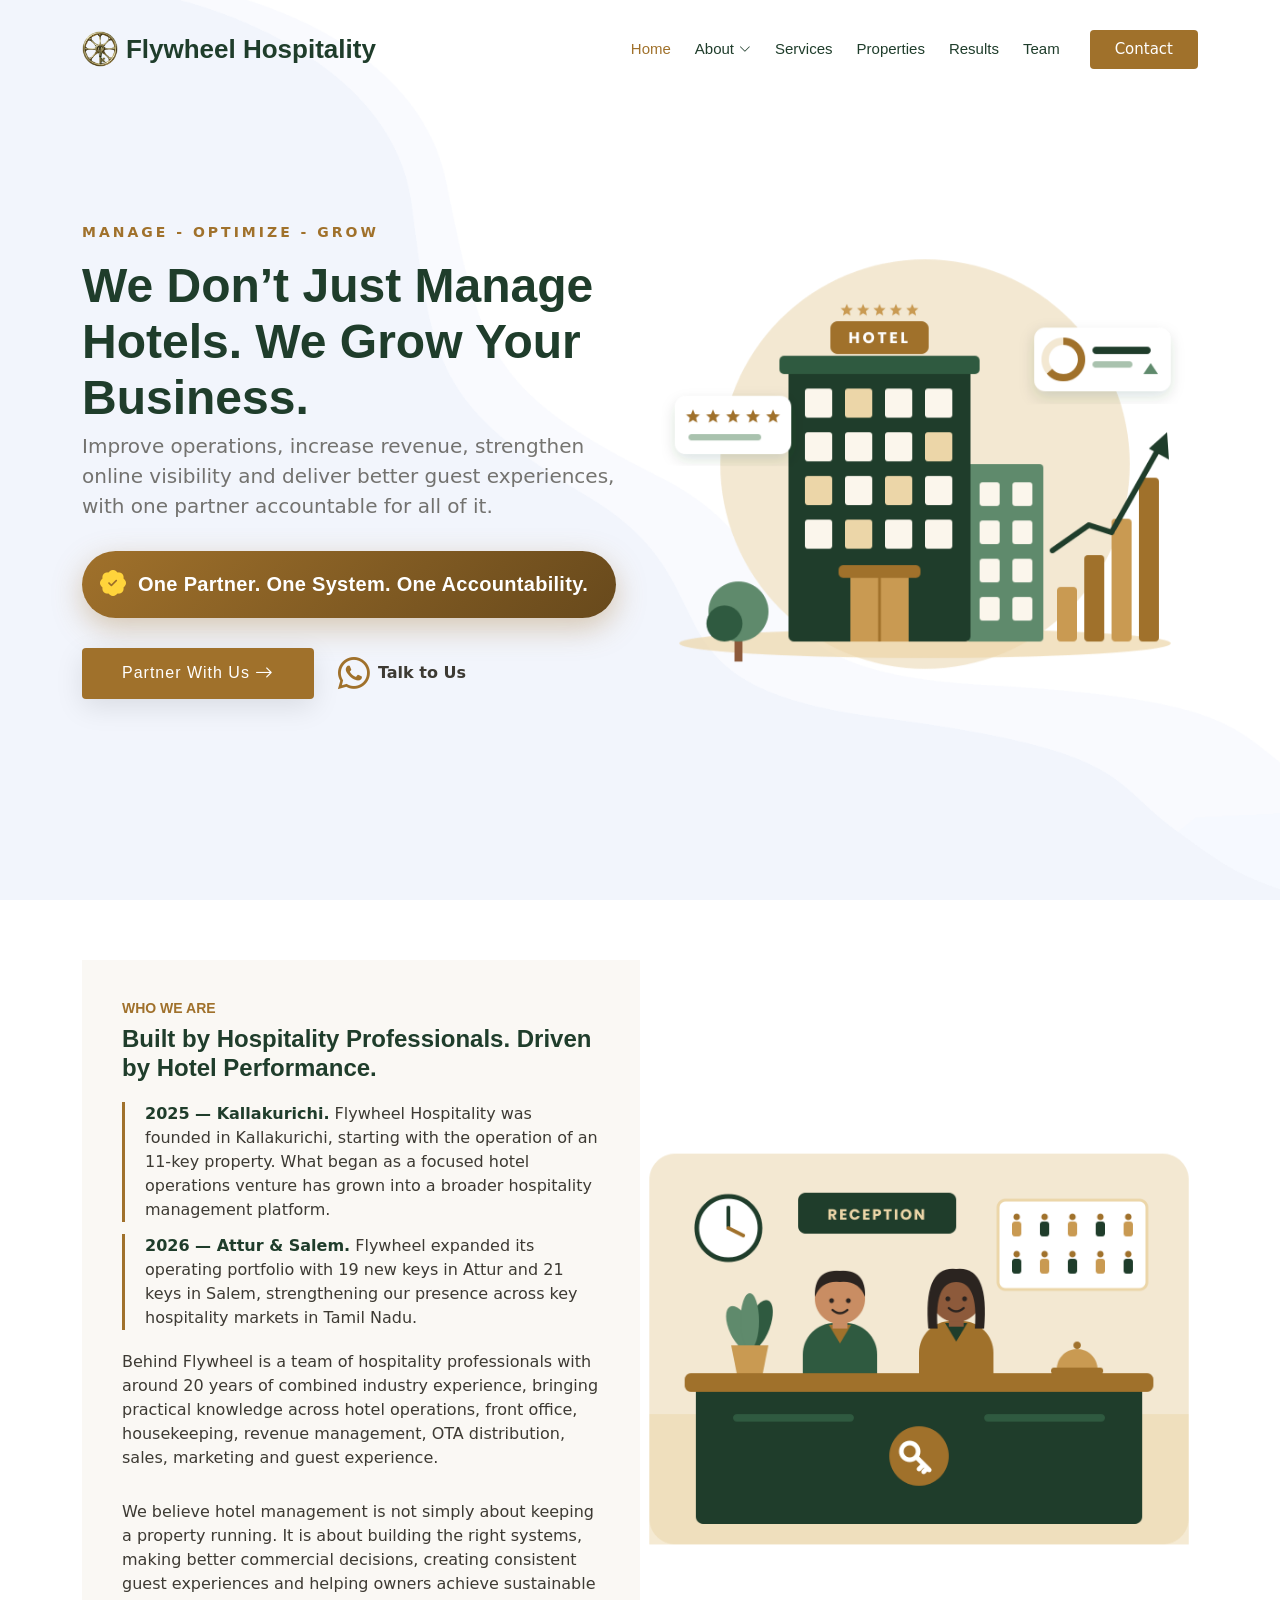
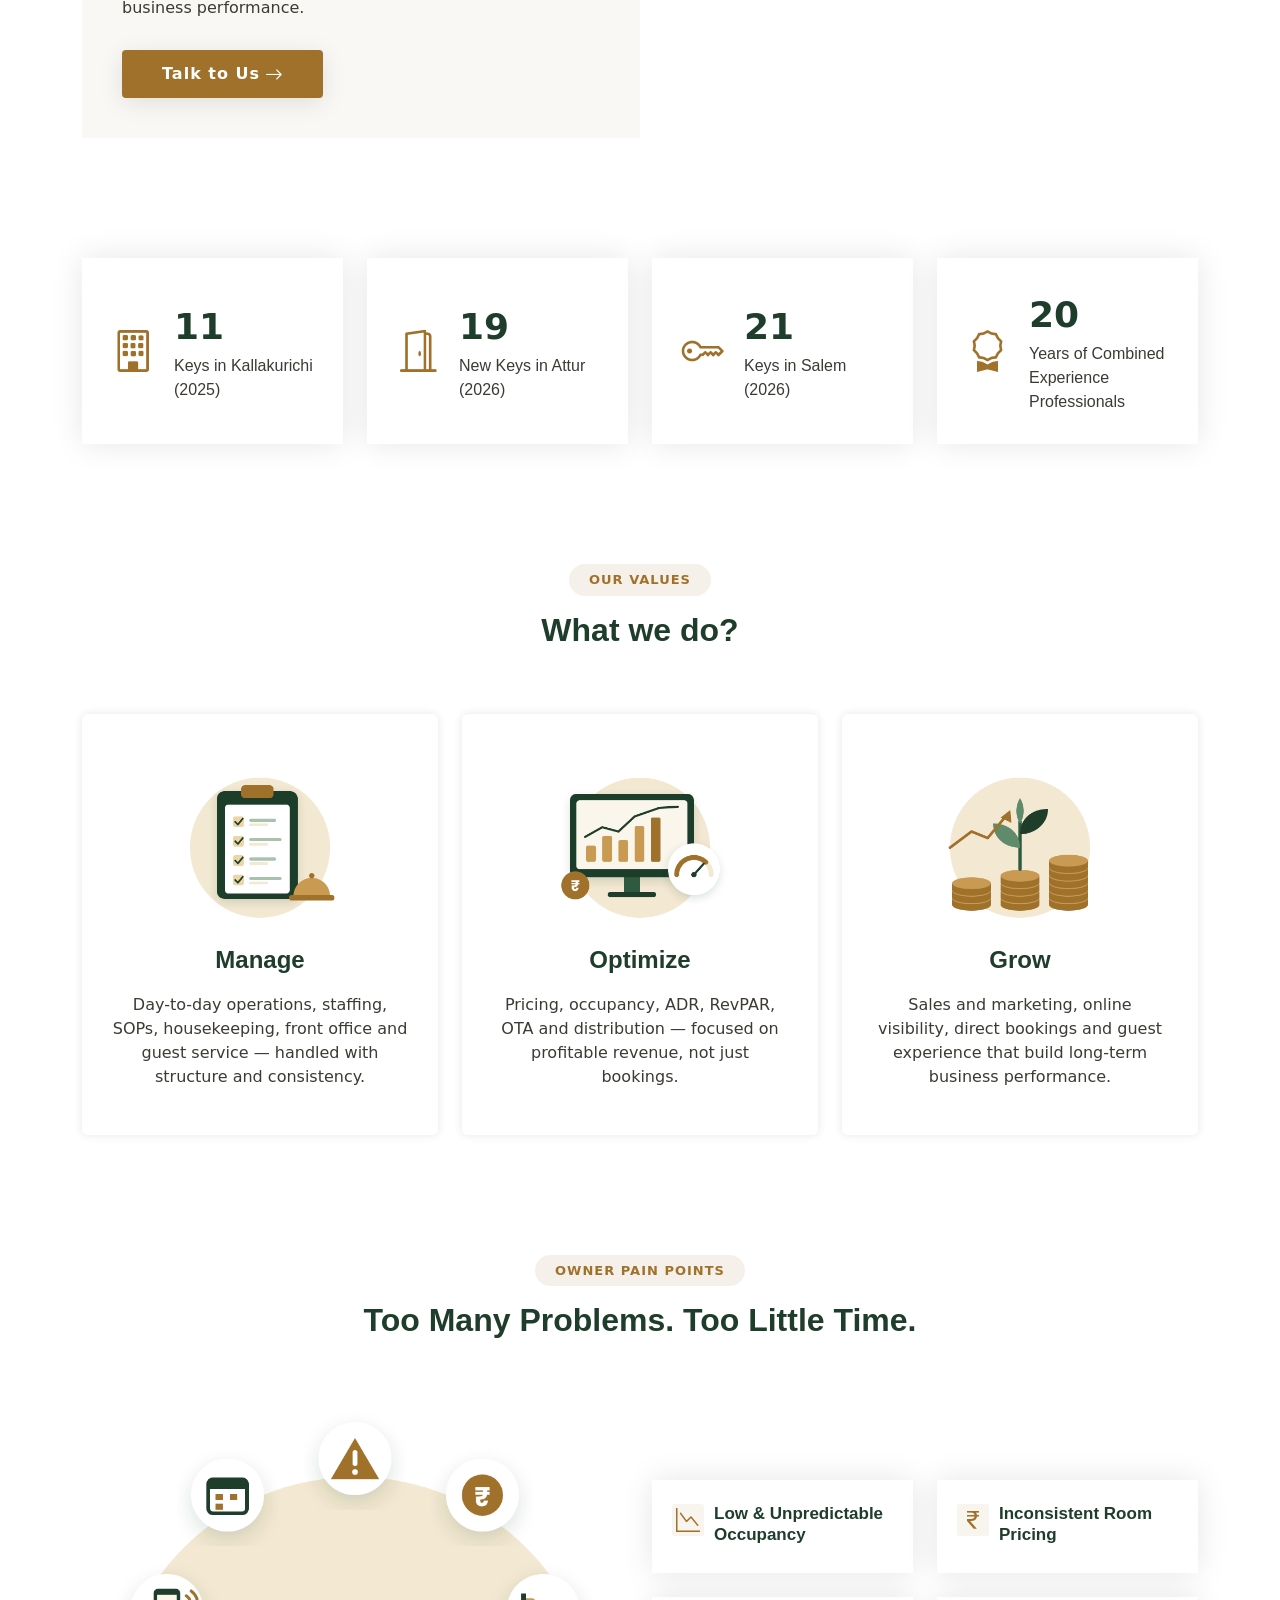
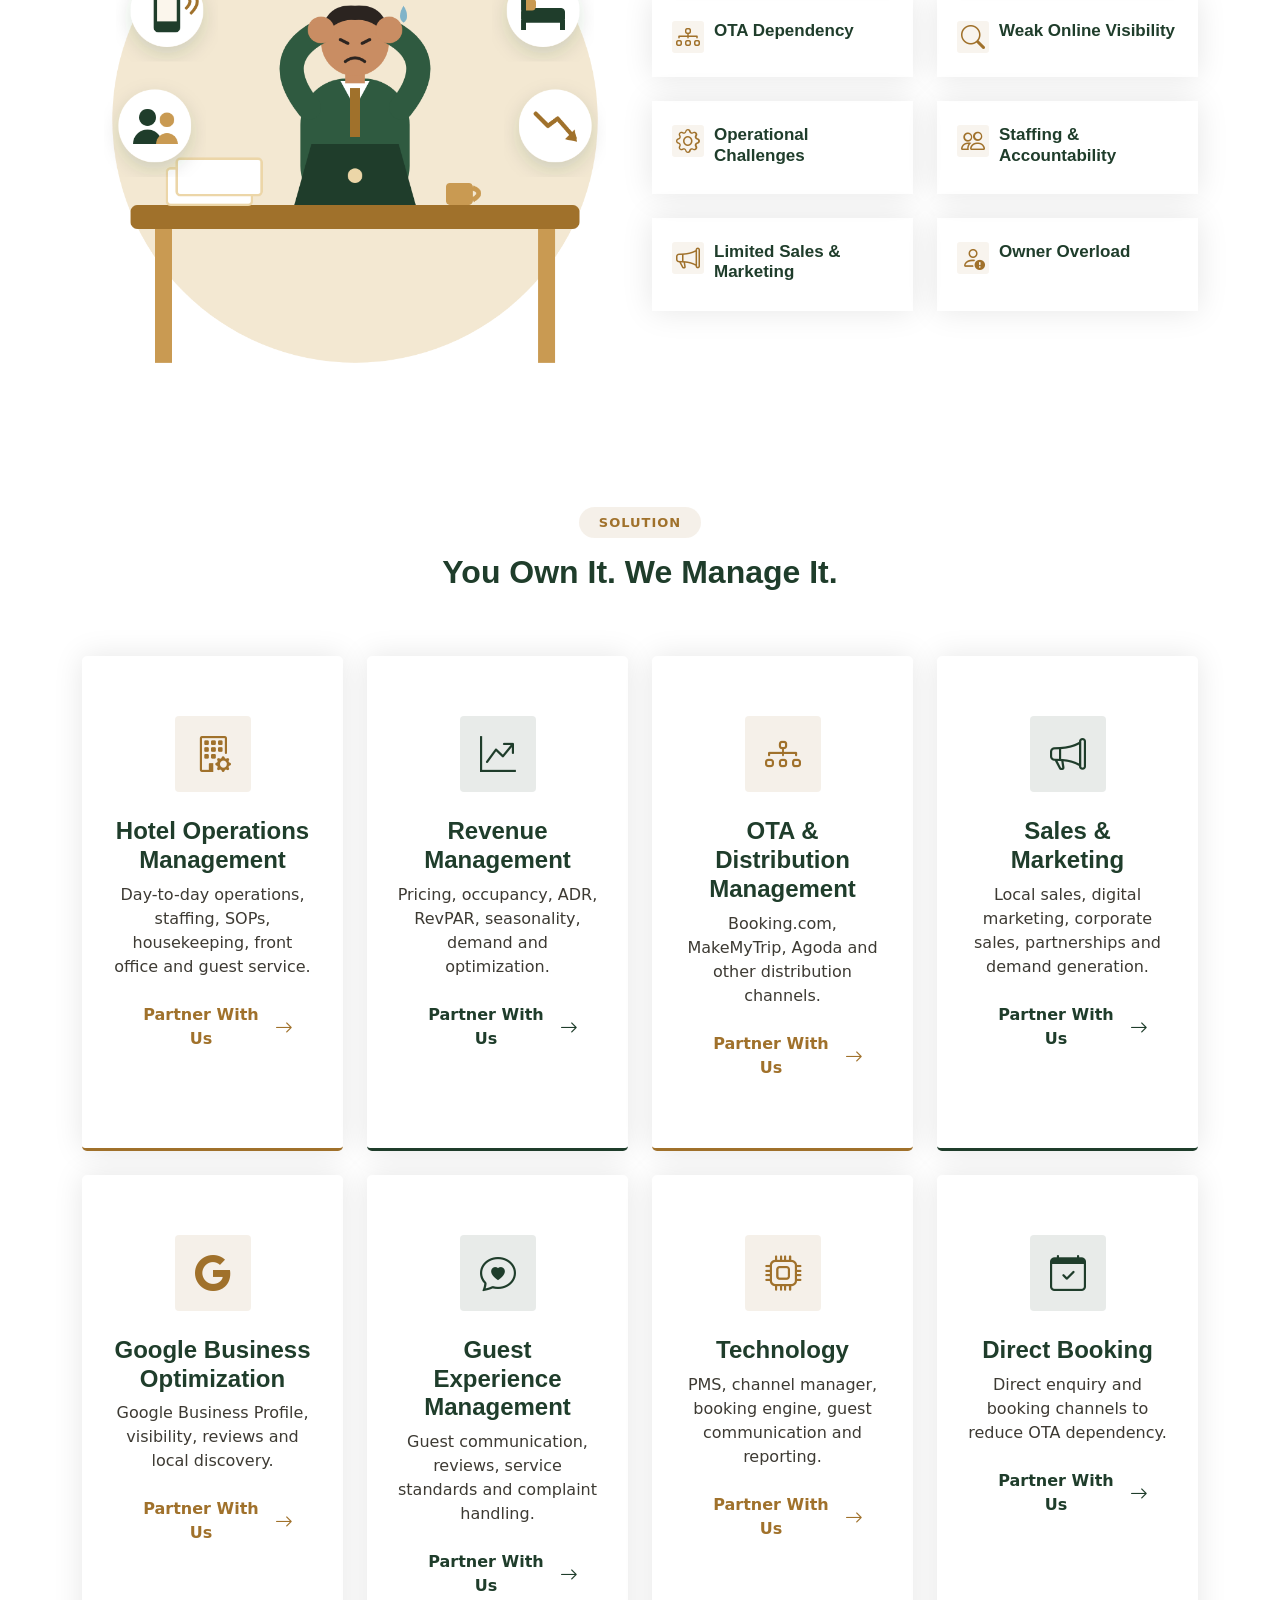
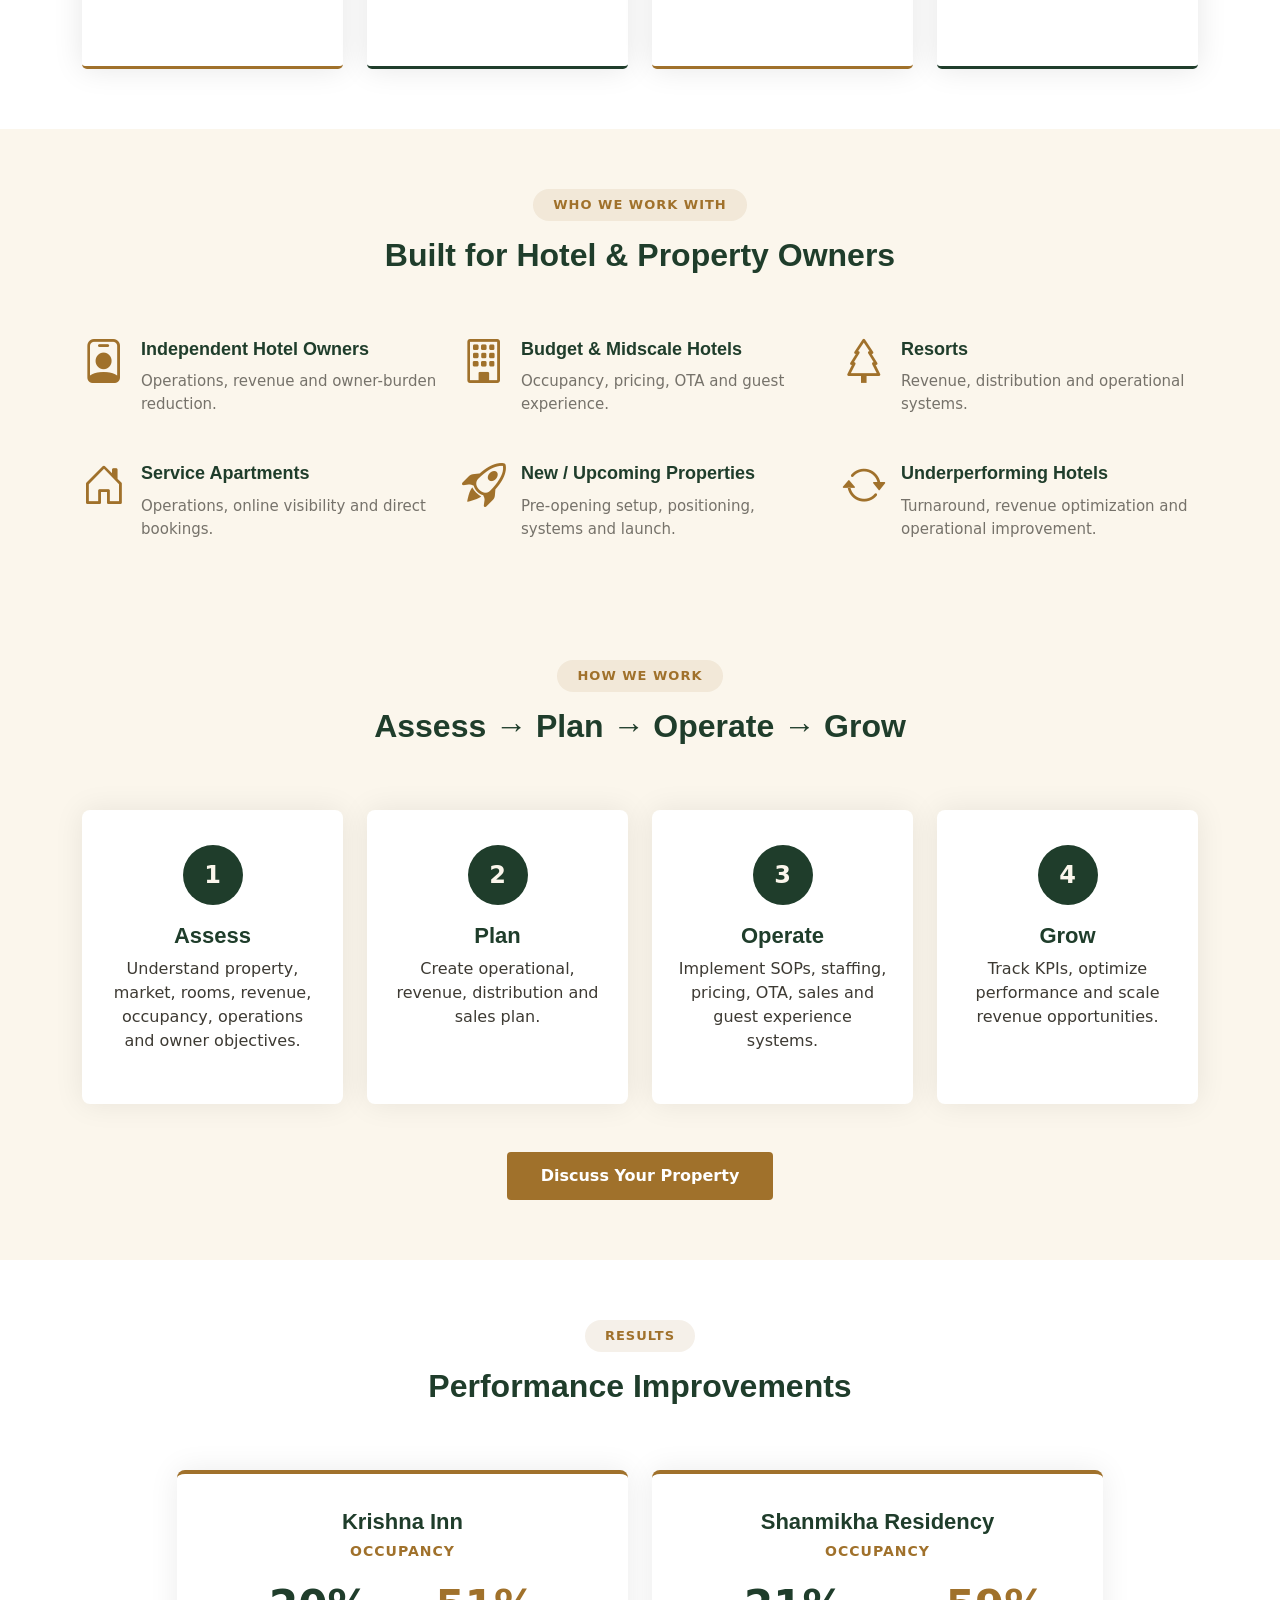
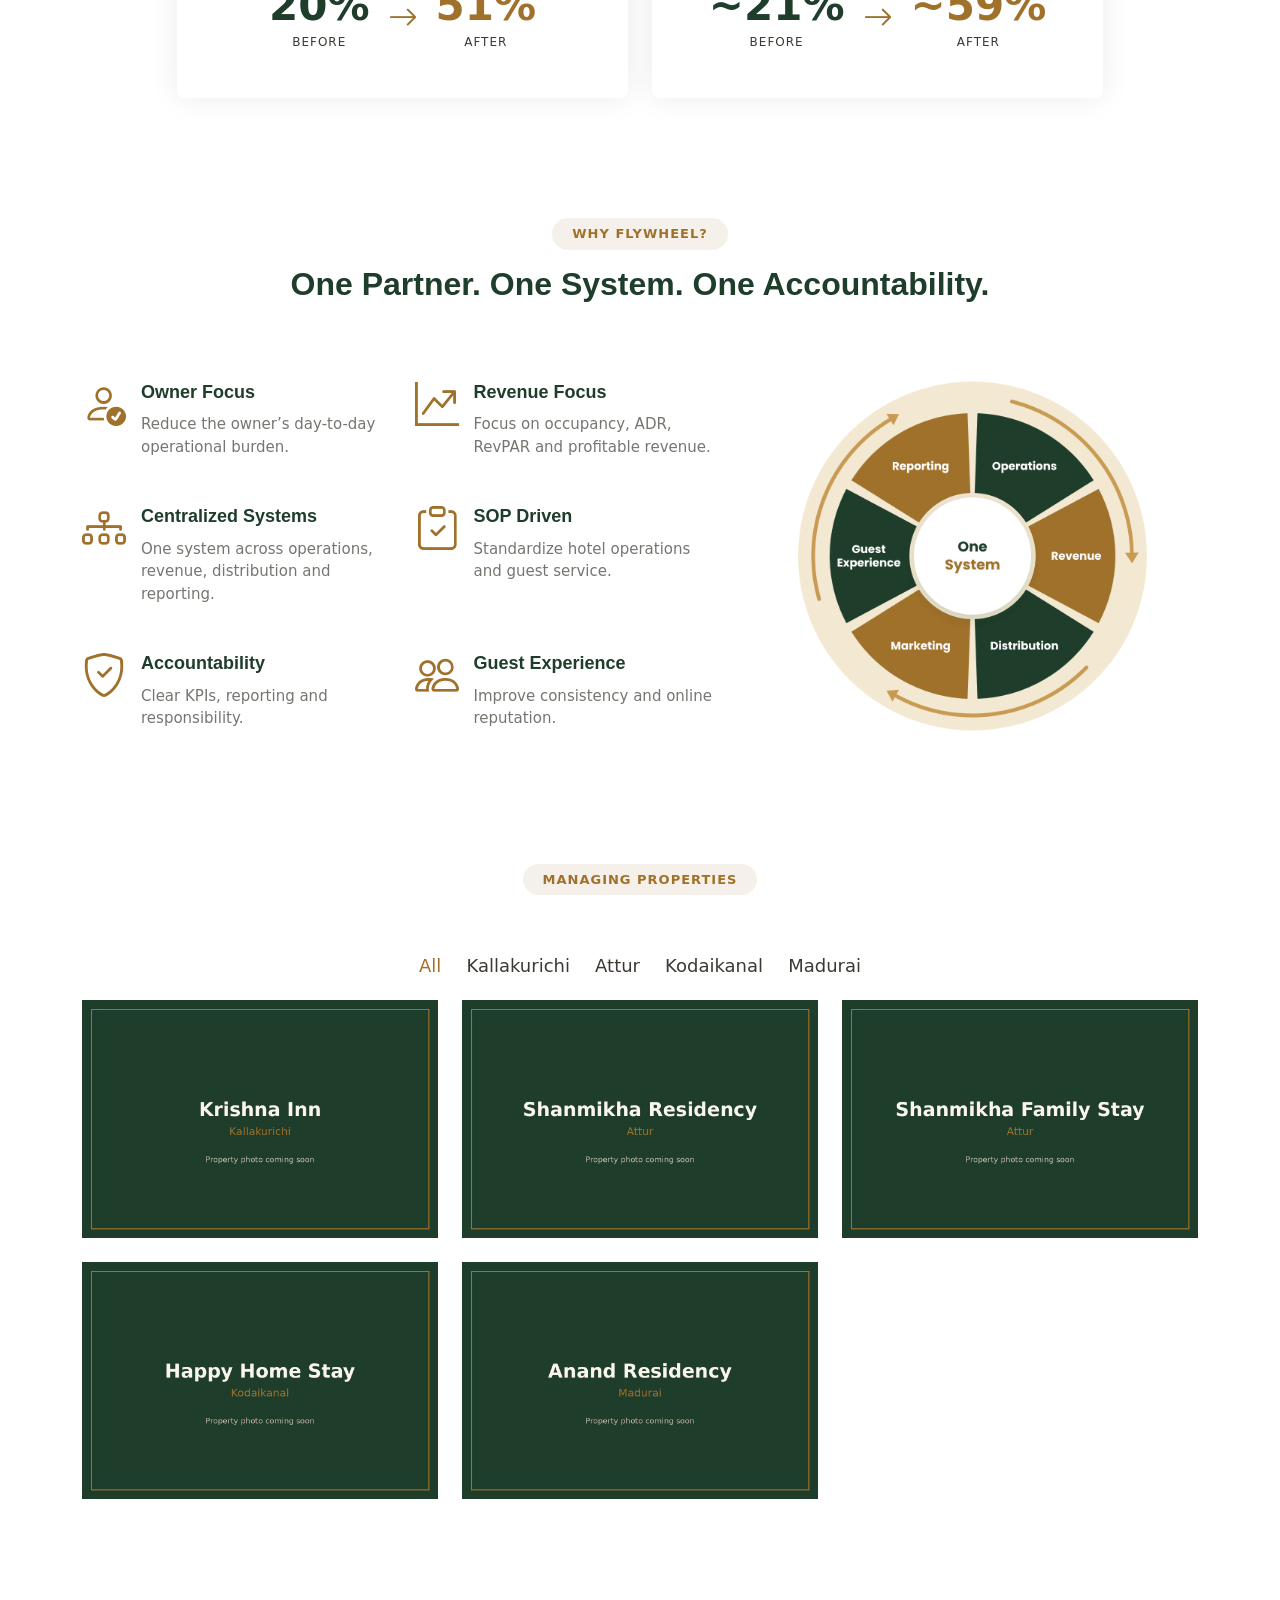
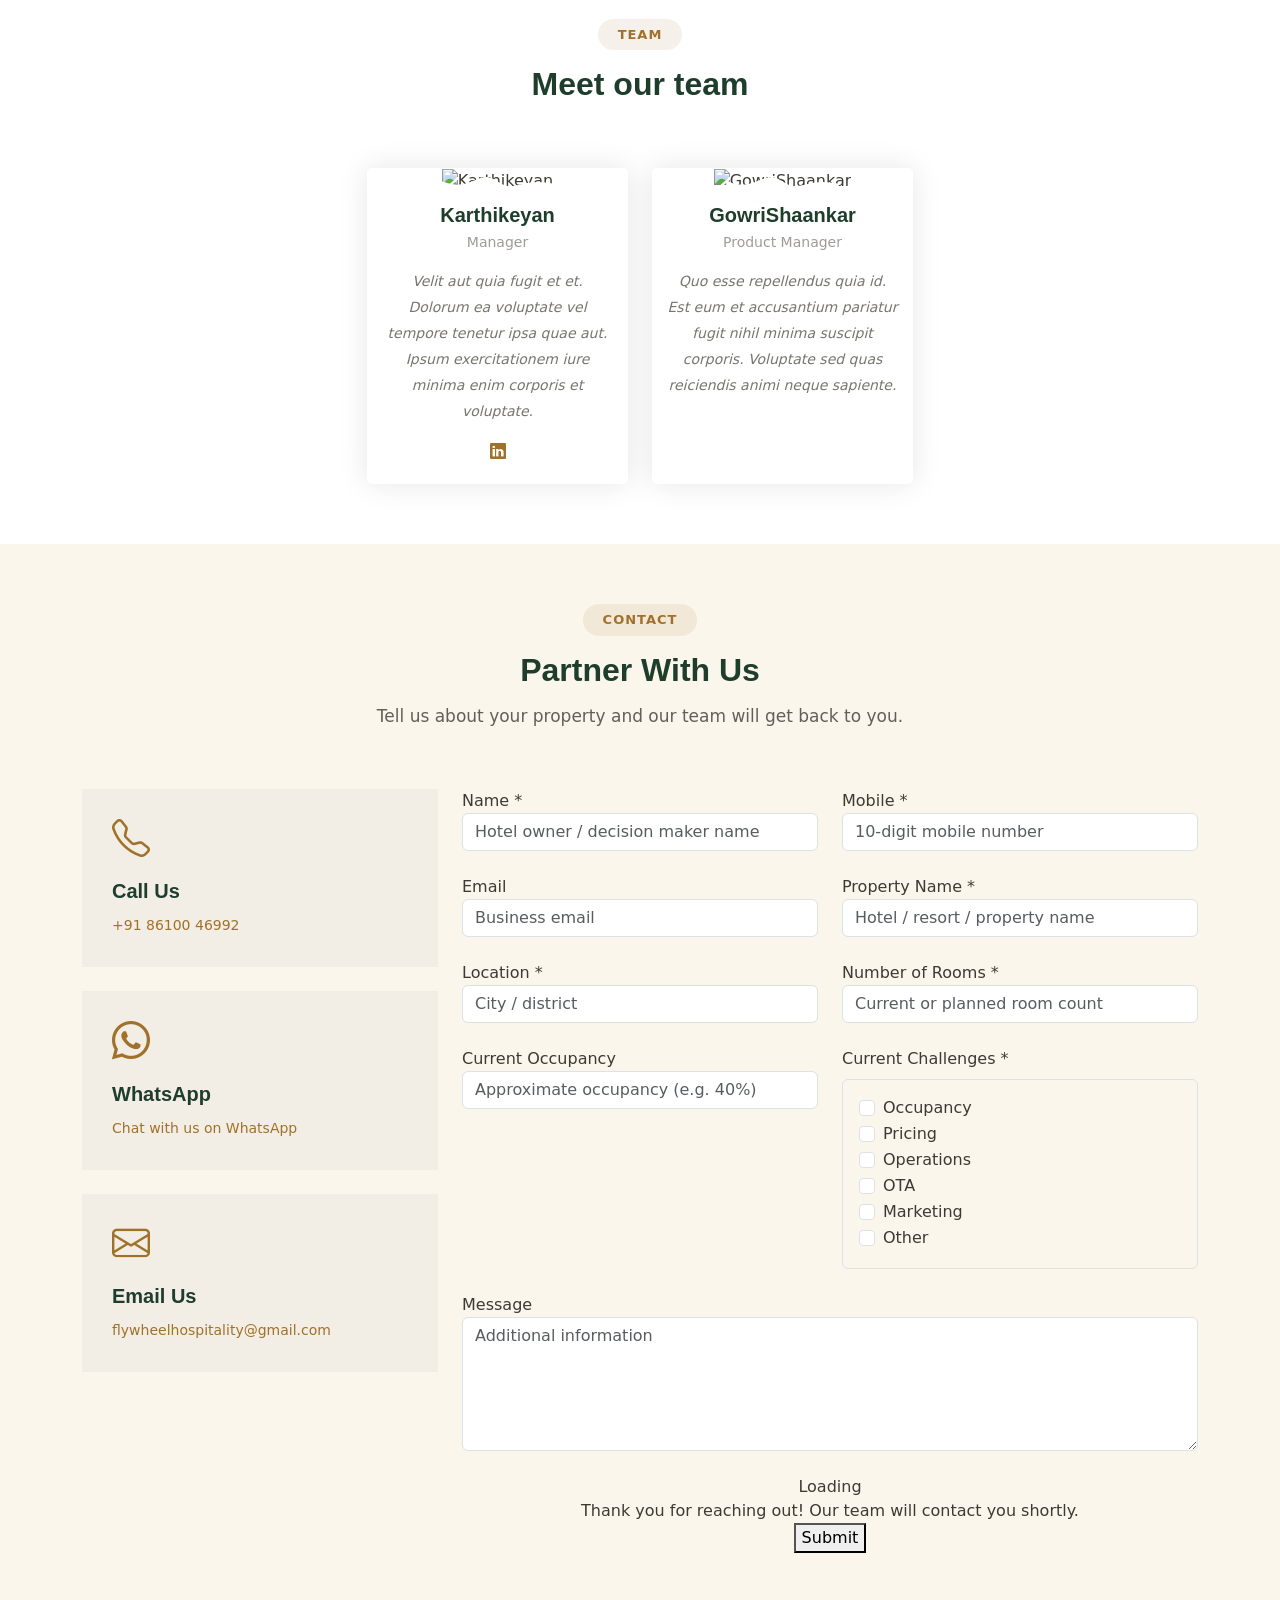
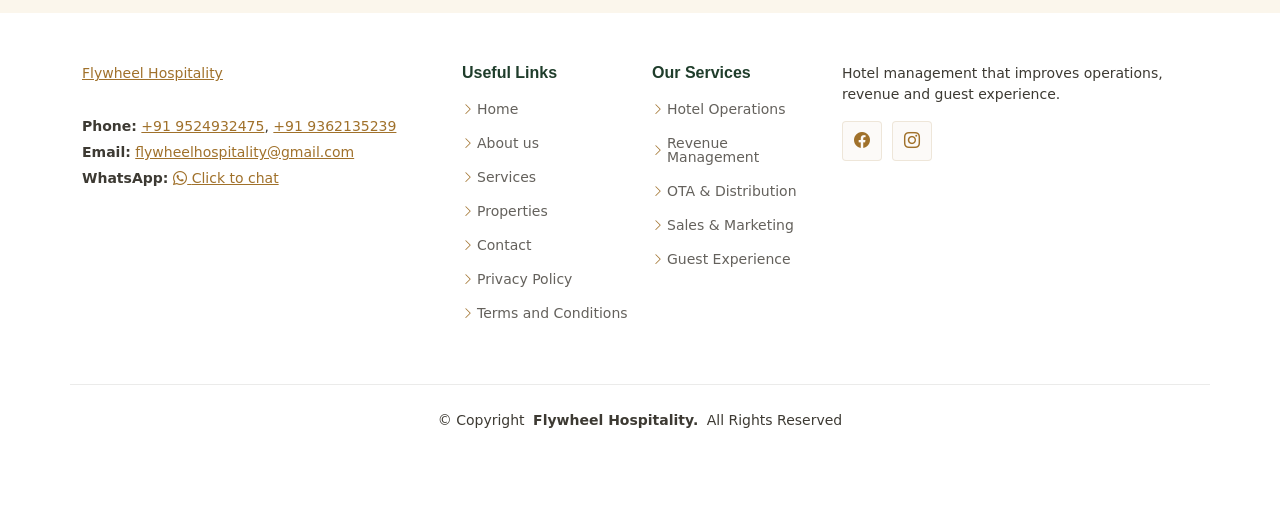
==== commit 1269e4d6: "Update index.html" ====
--- a/index.html
+++ b/index.html
@@ -845,8 +845,7 @@
 
           <div class="col-lg-8">
             <!-- Enquiries are sent by FormSubmit (formsubmit.co) to the email below - works on GitHub Pages, no server needed -->
-            <form id="enquiry-form" action="https://formsubmit.co/ajax/flywheelhospitality@gmail.com" method="post" class="php-email-form" data-aos="fade-up" data-aos-delay="200">
-              <input type="hidden" name="_subject" value="New hotel owner enquiry - Flywheel Hospitality website">
+<form id="enquiry-form" novalidate action="https://formsubmit.co/ajax/flywheelhospitality@gmail.com" method="post" class="fw-enquiry-form" data-aos="fade-up" data-aos-delay="200">              <input type="hidden" name="_subject" value="New hotel owner enquiry - Flywheel Hospitality website">
               <input type="hidden" name="_template" value="table">
               <input type="text" name="_honey" style="display:none" tabindex="-1" autocomplete="off">
               <div class="row gy-4">
@@ -858,12 +857,15 @@
 
                 <div class="col-md-6">
                   <label for="f-mobile">Mobile <span class="req">*</span></label>
-                  <input type="tel" id="f-mobile" name="mobile" class="form-control" placeholder="Phone / WhatsApp" required>
+                    <input type="tel" id="f-mobile" name="mobile" class="form-control" placeholder="10-digit mobile number" inputmode="numeric" maxlength="10" pattern="[0-9]{10}" autocomplete="tel-national" required>
+                  <div class="field-error" id="err-mobile"></div>
+
                 </div>
 
                 <div class="col-md-6">
                   <label for="f-email">Email</label>
-                  <input type="email" id="f-email" name="email" class="form-control" placeholder="Business email">
+                  <input type="email" id="f-email" name="email" class="form-control" placeholder="Business email" autocomplete="email">
+                  <div class="field-error" id="err-email"></div>
                 </div>
 
                 <div class="col-md-6">
@@ -873,7 +875,8 @@
 
                 <div class="col-md-6">
                   <label for="f-location">Location <span class="req">*</span></label>
-                  <input type="text" id="f-location" name="location" class="form-control" placeholder="City / district" required>
+                  <input type="text" id="f-location" name="location" class="form-control" placeholder="City / district" maxlength="60" required>
+                  <div class="field-error" id="err-location"></div>
                 </div>
 
                 <div class="col-md-6">
@@ -1058,7 +1061,6 @@
 
   <!-- Vendor JS Files -->
   <script src="assets/vendor/bootstrap/js/bootstrap.bundle.min.js"></script>
-  <script src="assets/vendor/php-email-form/validate.js"></script>
   <script src="assets/vendor/aos/aos.js"></script>
   <script src="assets/vendor/glightbox/js/glightbox.min.js"></script>
   <script src="assets/vendor/purecounter/purecounter_vanilla.js"></script>
@@ -1068,8 +1070,7 @@
 
   <!-- Main JS File -->
   <script src="assets/js/main.js"></script>
-  <script src="assets/js/enquiry-form.js"></script>
-
+  <script src="assets/js/enquiry-form.js?v=4"></script>
 </body>
 
 </html>
--- a/assets/css/main.css
+++ b/assets/css/main.css
@@ -0,0 +1,2892 @@
+/* Fonts */
+:root {
+ --default-font: "Open Sans",  system-ui, -apple-system, "Segoe UI", Roboto, "Helvetica Neue", Arial, "Noto Sans", "Liberation Sans", sans-serif, "Apple Color Emoji", "Segoe UI Emoji", "Segoe UI Symbol", "Noto Color Emoji";
+  --heading-font: "Open Sans",  sans-serif;
+  --nav-font: "Open Sans",  sans-serif;
+}
+
+/* Global Colors - The following color variables are used throughout the website. Updating them here will change the color scheme of the entire website */
+:root {
+  --background-color: #ffffff; /* Background color for the entire website, including individual sections */
+  --default-color: #3d3a33; /* Default color used for the majority of the text content across the entire website */
+  --heading-color: #1f3d2b; /* Color for headings, subheadings and title throughout the website */
+  --accent-color: #a0712b; /* Accent color that represents your brand on the website. It's used for buttons, links, and other elements that need to stand out */
+  --surface-color: #ffffff; /* The surface color is used as a background of boxed elements within sections, such as cards, icon boxes, or other elements that require a visual separation from the global background. */
+  --contrast-color: #ffffff; /* Contrast color for text, ensuring readability against backgrounds of accent, heading, or default colors. */
+}
+
+/* Nav Menu Colors - The following color variables are used specifically for the navigation menu. They are separate from the global colors to allow for more customization options */
+:root {
+  --nav-color: #1f3d2b;  /* The default color of the main navmenu links */
+  --nav-hover-color: #a0712b; /* Applied to main navmenu links when they are hovered over or active */
+  --nav-mobile-background-color: #ffffff; /* Used as the background color for mobile navigation menu */
+  --nav-dropdown-background-color: #ffffff; /* Used as the background color for dropdown items that appear when hovering over primary navigation items */
+  --nav-dropdown-color: #212529; /* Used for navigation links of the dropdown items in the navigation menu. */
+  --nav-dropdown-hover-color: #a0712b; /* Similar to --nav-hover-color, this color is applied to dropdown navigation links when they are hovered over. */
+}
+
+/* Color Presets - These classes override global colors when applied to any section or element, providing reuse of the sam color scheme. */
+
+.light-background {
+  --background-color: #fbf6ec;
+  --surface-color: #ffffff;
+}
+
+.dark-background {
+  --background-color: #1f3d2b;
+  --default-color: #ffffff;
+  --heading-color: #ffffff;
+  --surface-color: #2a4d38;
+  --contrast-color: #ffffff;
+}
+
+/* Smooth scroll */
+:root {
+  scroll-behavior: smooth;
+}
+
+/*--------------------------------------------------------------
+# General Styling & Shared Classes
+--------------------------------------------------------------*/
+body {
+  color: var(--default-color);
+  background-color: var(--background-color);
+  font-family: var(--default-font);
+}
+
+a {
+  color: var(--accent-color);
+  text-decoration: none;
+  transition: 0.3s;
+}
+
+a:hover {
+  color: color-mix(in srgb, var(--accent-color), transparent 25%);
+  text-decoration: none;
+}
+
+h1,
+h2,
+h3,
+h4,
+h5,
+h6 {
+  color: var(--heading-color);
+  font-family: var(--heading-font);
+}
+
+/* PHP Email Form Messages
+------------------------------*/
+.php-email-form .error-message {
+  display: none;
+  background: #df1529;
+  color: #ffffff;
+  text-align: left;
+  padding: 15px;
+  margin-bottom: 24px;
+  font-weight: 600;
+}
+
+.php-email-form .sent-message {
+  display: none;
+  color: #ffffff;
+  background: #059652;
+  text-align: center;
+  padding: 15px;
+  margin-bottom: 24px;
+  font-weight: 600;
+}
+
+.php-email-form .loading {
+  display: none;
+  background: var(--surface-color);
+  text-align: center;
+  padding: 15px;
+  margin-bottom: 24px;
+}
+
+.php-email-form .loading:before {
+  content: "";
+  display: inline-block;
+  border-radius: 50%;
+  width: 24px;
+  height: 24px;
+  margin: 0 10px -6px 0;
+  border: 3px solid var(--accent-color);
+  border-top-color: var(--surface-color);
+  animation: php-email-form-loading 1s linear infinite;
+}
+
+@keyframes php-email-form-loading {
+  0% {
+    transform: rotate(0deg);
+  }
+
+  100% {
+    transform: rotate(360deg);
+  }
+}
+
+
+/*--------------------------------------------------------------
+# Global Header
+--------------------------------------------------------------*/
+.header {
+  color: var(--default-color);
+  background-color: var(--background-color);
+  padding: 20px 0;
+  transition: all 0.5s;
+  z-index: 997;
+}
+
+.header .logo {
+  line-height: 1;
+}
+
+.header .logo img {
+  max-height: 36px;
+  margin-right: 8px;
+}
+
+.header .logo h1 {
+  font-size: 30px;
+  margin: 0;
+  font-weight: 700;
+  color: var(--heading-color);
+}
+
+.header .btn-getstarted,
+.header .btn-getstarted:focus {
+  color: var(--contrast-color);
+  background: var(--accent-color);
+  font-size: 15px;
+  padding: 8px 25px;
+  margin: 0 0 0 30px;
+  border-radius: 4px;
+  transition: 0.3s;
+  font-weight: 500;
+}
+
+.header .btn-getstarted:hover,
+.header .btn-getstarted:focus:hover {
+  color: var(--contrast-color);
+  background: color-mix(in srgb, var(--accent-color), transparent 15%);
+}
+
+@media (max-width: 1200px) {
+  .header .logo {
+    order: 1;
+  }
+
+  .header .btn-getstarted {
+    order: 2;
+    margin: 0 15px 0 0;
+    padding: 6px 15px;
+  }
+
+  .header .navmenu {
+    order: 3;
+  }
+}
+
+.scrolled .header {
+  box-shadow: 0px 0 18px rgba(0, 0, 0, 0.1);
+}
+
+/* Index Page Header
+------------------------------*/
+.index-page .header {
+  --background-color: rgba(255, 255, 255, 0);
+}
+
+/* Index Page Header on Scroll
+------------------------------*/
+.index-page.scrolled .header {
+  --background-color: #ffffff;
+}
+
+/*--------------------------------------------------------------
+# Navigation Menu
+--------------------------------------------------------------*/
+/* Navmenu - Desktop */
+@media (min-width: 1200px) {
+  .navmenu {
+    padding: 0;
+  }
+
+  .navmenu ul {
+    margin: 0;
+    padding: 0;
+    display: flex;
+    list-style: none;
+    align-items: center;
+  }
+
+  .navmenu li {
+    position: relative;
+  }
+
+  .navmenu a,
+  .navmenu a:focus {
+    color: var(--nav-color);
+    padding: 18px 12px;
+    font-size: 15px;
+    font-family: var(--nav-font);
+    font-weight: 500;
+    display: flex;
+    align-items: center;
+    justify-content: space-between;
+    white-space: nowrap;
+    transition: 0.3s;
+  }
+
+  .navmenu a i,
+  .navmenu a:focus i {
+    font-size: 12px;
+    line-height: 0;
+    margin-left: 5px;
+    transition: 0.3s;
+  }
+
+  .navmenu li:last-child a {
+    padding-right: 0;
+  }
+
+  .navmenu li:hover>a,
+  .navmenu .active,
+  .navmenu .active:focus {
+    color: var(--nav-hover-color);
+  }
+
+  .navmenu .dropdown ul {
+    margin: 0;
+    padding: 10px 0;
+    background: var(--nav-dropdown-background-color);
+    display: block;
+    position: absolute;
+    visibility: hidden;
+    left: 14px;
+    top: 130%;
+    opacity: 0;
+    transition: 0.3s;
+    border-radius: 4px;
+    z-index: 99;
+    box-shadow: 0px 0px 30px rgba(0, 0, 0, 0.1);
+  }
+
+  .navmenu .dropdown ul li {
+    min-width: 200px;
+  }
+
+  .navmenu .dropdown ul a {
+    padding: 10px 20px;
+    font-size: 15px;
+    text-transform: none;
+    color: var(--nav-dropdown-color);
+  }
+
+  .navmenu .dropdown ul a i {
+    font-size: 12px;
+  }
+
+  .navmenu .dropdown ul a:hover,
+  .navmenu .dropdown ul .active:hover,
+  .navmenu .dropdown ul li:hover>a {
+    color: var(--nav-dropdown-hover-color);
+  }
+
+  .navmenu .dropdown:hover>ul {
+    opacity: 1;
+    top: 100%;
+    visibility: visible;
+  }
+
+  .navmenu .dropdown .dropdown ul {
+    top: 0;
+    left: -90%;
+    visibility: hidden;
+  }
+
+  .navmenu .dropdown .dropdown:hover>ul {
+    opacity: 1;
+    top: 0;
+    left: -100%;
+    visibility: visible;
+  }
+}
+
+/* Navmenu - Mobile */
+@media (max-width: 1199px) {
+  .mobile-nav-toggle {
+    color: var(--nav-color);
+    font-size: 28px;
+    line-height: 0;
+    margin-right: 10px;
+    cursor: pointer;
+    transition: color 0.3s;
+  }
+
+  .navmenu {
+    padding: 0;
+    z-index: 9997;
+  }
+
+  .navmenu ul {
+    display: none;
+    list-style: none;
+    position: absolute;
+    inset: 60px 20px 20px 20px;
+    padding: 10px 0;
+    margin: 0;
+    border-radius: 6px;
+    background-color: var(--nav-mobile-background-color);
+    overflow-y: auto;
+    transition: 0.3s;
+    z-index: 9998;
+    box-shadow: 0px 0px 30px rgba(0, 0, 0, 0.1);
+  }
+
+  .navmenu a,
+  .navmenu a:focus {
+    color: var(--nav-dropdown-color);
+    padding: 10px 20px;
+    font-family: var(--nav-font);
+    font-size: 17px;
+    font-weight: 500;
+    display: flex;
+    align-items: center;
+    justify-content: space-between;
+    white-space: nowrap;
+    transition: 0.3s;
+  }
+
+  .navmenu a i,
+  .navmenu a:focus i {
+    font-size: 12px;
+    line-height: 0;
+    margin-left: 5px;
+    width: 30px;
+    height: 30px;
+    display: flex;
+    align-items: center;
+    justify-content: center;
+    border-radius: 50%;
+    transition: 0.3s;
+    background-color: color-mix(in srgb, var(--accent-color), transparent 90%);
+  }
+
+  .navmenu a i:hover,
+  .navmenu a:focus i:hover {
+    background-color: var(--accent-color);
+    color: var(--contrast-color);
+  }
+
+  .navmenu a:hover,
+  .navmenu .active,
+  .navmenu .active:focus {
+    color: var(--nav-dropdown-hover-color);
+  }
+
+  .navmenu .active i,
+  .navmenu .active:focus i {
+    background-color: var(--accent-color);
+    color: var(--contrast-color);
+    transform: rotate(180deg);
+  }
+
+  .navmenu .dropdown ul {
+    position: static;
+    display: none;
+    z-index: 99;
+    padding: 10px 0;
+    margin: 10px 20px;
+    background-color: var(--nav-dropdown-background-color);
+    border: 1px solid color-mix(in srgb, var(--default-color), transparent 90%);
+    box-shadow: none;
+    transition: all 0.5s ease-in-out;
+  }
+
+  .navmenu .dropdown ul ul {
+    background-color: rgba(33, 37, 41, 0.1);
+  }
+
+  .navmenu .dropdown>.dropdown-active {
+    display: block;
+    background-color: rgba(33, 37, 41, 0.03);
+  }
+
+  .mobile-nav-active {
+    overflow: hidden;
+  }
+
+  .mobile-nav-active .mobile-nav-toggle {
+    color: #fff;
+    position: absolute;
+    font-size: 32px;
+    top: 15px;
+    right: 15px;
+    margin-right: 0;
+    z-index: 9999;
+  }
+
+  .mobile-nav-active .navmenu {
+    position: fixed;
+    overflow: hidden;
+    inset: 0;
+    background: rgba(33, 37, 41, 0.8);
+    transition: 0.3s;
+  }
+
+  .mobile-nav-active .navmenu>ul {
+    display: block;
+  }
+}
+
+/* Listing Dropdown - Desktop */
+@media (min-width: 1200px) {
+  .navmenu .listing-dropdown {
+    position: static;
+  }
+
+  .navmenu .listing-dropdown ul {
+    margin: 0;
+    padding: 10px;
+    background: var(--nav-dropdown-background-color);
+    box-shadow: 0px 0px 20px rgba(0, 0, 0, 0.1);
+    position: absolute;
+    top: 130%;
+    left: 0;
+    right: 0;
+    visibility: hidden;
+    opacity: 0;
+    display: flex;
+    transition: 0.3s;
+    border-radius: 4px;
+    z-index: 99;
+  }
+
+  .navmenu .listing-dropdown ul li {
+    flex: 1;
+  }
+
+  .navmenu .listing-dropdown ul li a,
+  .navmenu .listing-dropdown ul li:hover>a {
+    padding: 10px 20px;
+    font-size: 15px;
+    color: var(--nav-dropdown-color);
+    background-color: var(--nav-dropdown-background-color);
+  }
+
+  .navmenu .listing-dropdown ul li a:hover,
+  .navmenu .listing-dropdown ul li .active,
+  .navmenu .listing-dropdown ul li .active:hover {
+    color: var(--nav-dropdown-hover-color);
+    background-color: var(--nav-dropdown-background-color);
+  }
+
+  .navmenu .listing-dropdown:hover>ul {
+    opacity: 1;
+    top: 100%;
+    visibility: visible;
+  }
+}
+
+/* Listing Dropdown - Mobile */
+@media (max-width: 1199px) {
+  .navmenu .listing-dropdown ul {
+    position: static;
+    display: none;
+    z-index: 99;
+    padding: 10px 0;
+    margin: 10px 20px;
+    background-color: var(--nav-dropdown-background-color);
+    border: 1px solid color-mix(in srgb, var(--default-color), transparent 90%);
+    box-shadow: none;
+    transition: all 0.5s ease-in-out;
+  }
+
+  .navmenu .listing-dropdown ul ul {
+    background-color: rgba(33, 37, 41, 0.1);
+  }
+
+  .navmenu .listing-dropdown>.dropdown-active {
+    display: block;
+    background-color: rgba(33, 37, 41, 0.03);
+  }
+}
+
+/*--------------------------------------------------------------
+# Global Footer
+--------------------------------------------------------------*/
+.footer {
+  color: var(--default-color);
+  background-color: var(--background-color);
+  font-size: 14px;
+  padding-bottom: 50px;
+  position: relative;
+}
+
+.footer .footer-newsletter {
+  background-color: color-mix(in srgb, var(--accent-color), transparent 97%);
+  border-top: 1px solid color-mix(in srgb, var(--accent-color), transparent 85%);
+  border-bottom: 1px solid color-mix(in srgb, var(--accent-color), transparent 85%);
+  padding: 50px 0;
+}
+
+.footer .footer-newsletter h4 {
+  font-size: 24px;
+}
+
+.footer .footer-newsletter .newsletter-form {
+  margin-top: 30px;
+  margin-bottom: 15px;
+  padding: 6px 8px;
+  position: relative;
+  background-color: color-mix(in srgb, var(--background-color), transparent 50%);
+  border: 1px solid color-mix(in srgb, var(--default-color), transparent 90%);
+  box-shadow: 0px 2px 25px rgba(0, 0, 0, 0.1);
+  display: flex;
+  transition: 0.3s;
+  border-radius: 4px;
+}
+
+.footer .footer-newsletter .newsletter-form:focus-within {
+  border-color: var(--accent-color);
+}
+
+.footer .footer-newsletter .newsletter-form input[type=email] {
+  border: 0;
+  padding: 4px;
+  width: 100%;
+  background-color: color-mix(in srgb, var(--background-color), transparent 50%);
+  color: var(--default-color);
+}
+
+.footer .footer-newsletter .newsletter-form input[type=email]:focus-visible {
+  outline: none;
+}
+
+.footer .footer-newsletter .newsletter-form input[type=submit] {
+  border: 0;
+  font-size: 16px;
+  padding: 0 20px;
+  margin: -7px -8px -7px 0;
+  background: var(--accent-color);
+  color: var(--contrast-color);
+  transition: 0.3s;
+  border-radius: 0 4px 4px 0;
+}
+
+.footer .footer-newsletter .newsletter-form input[type=submit]:hover {
+  background: color-mix(in srgb, var(--accent-color), transparent 20%);
+}
+
+.footer .footer-top {
+  padding-top: 50px;
+}
+
+.footer .social-links a {
+  display: flex;
+  align-items: center;
+  justify-content: center;
+  width: 40px;
+  height: 40px;
+  border-radius: 4px;
+  background-color: color-mix(in srgb, var(--accent-color), transparent 97%);
+  border: 1px solid color-mix(in srgb, var(--accent-color), transparent 85%);
+  font-size: 16px;
+  color: var(--accent-color);
+  margin-right: 10px;
+  transition: 0.3s;
+}
+
+.footer .social-links a:hover {
+  color: var(--contrast-color);
+  background-color: var(--accent-color);
+}
+
+.footer h4 {
+  font-size: 16px;
+  font-weight: bold;
+  position: relative;
+  padding-bottom: 12px;
+}
+
+.footer .footer-links {
+  margin-bottom: 30px;
+}
+
+.footer .footer-links ul {
+  list-style: none;
+  padding: 0;
+  margin: 0;
+}
+
+.footer .footer-links ul i {
+  margin-right: 3px;
+  font-size: 12px;
+  line-height: 0;
+  color: var(--accent-color);
+}
+
+.footer .footer-links ul li {
+  padding: 10px 0;
+  display: flex;
+  align-items: center;
+}
+
+.footer .footer-links ul li:first-child {
+  padding-top: 0;
+}
+
+.footer .footer-links ul a {
+  display: inline-block;
+  color: color-mix(in srgb, var(--default-color), transparent 20%);
+  line-height: 1;
+}
+
+.footer .footer-links ul a:hover {
+  color: var(--accent-color);
+}
+
+.footer .footer-about a {
+  /* color: var(--heading-color); */
+  font-size: 14px !important;
+  font-weight: normal;
+  text-decoration: underline;
+  /* font-family: var(--heading-font); */
+}
+
+.footer .footer-contact p {
+  margin-bottom: 5px;
+}
+
+.footer .copyright {
+  padding-top: 25px;
+  padding-bottom: 25px;
+  border-top: 1px solid color-mix(in srgb, var(--default-color), transparent 90%);
+}
+
+.footer .copyright p {
+  margin-bottom: 0;
+}
+
+.footer .credits {
+  margin-top: 6px;
+  font-size: 13px;
+}
+
+/*--------------------------------------------------------------
+# Scroll Top Button
+--------------------------------------------------------------*/
+.scroll-top {
+  position: fixed;
+  visibility: hidden;
+  opacity: 0;
+  right: 15px;
+  bottom: 15px;
+  z-index: 99999;
+  background-color: var(--accent-color);
+  width: 40px;
+  height: 40px;
+  border-radius: 4px;
+  transition: all 0.4s;
+}
+
+.scroll-top i {
+  font-size: 24px;
+  color: var(--contrast-color);
+  line-height: 0;
+}
+
+.scroll-top:hover {
+  background-color: color-mix(in srgb, var(--accent-color), transparent 20%);
+  color: var(--contrast-color);
+}
+
+.scroll-top.active {
+  visibility: visible;
+  opacity: 1;
+}
+
+/*--------------------------------------------------------------
+# Disable aos animation delay on mobile devices
+--------------------------------------------------------------*/
+@media screen and (max-width: 768px) {
+  [data-aos-delay] {
+    transition-delay: 0 !important;
+  }
+}
+
+/*--------------------------------------------------------------
+# Global Page Titles & Breadcrumbs
+--------------------------------------------------------------*/
+.page-title {
+  color: var(--default-color);
+  background-color: var(--background-color);
+  position: relative;
+}
+
+.page-title .heading {
+  padding: 80px 0;
+  border-top: 1px solid color-mix(in srgb, var(--default-color), transparent 90%);
+}
+
+.page-title .heading h1 {
+  font-size: 38px;
+  font-weight: 700;
+}
+
+.page-title nav {
+  background-color: color-mix(in srgb, var(--default-color), transparent 95%);
+  padding: 20px 0;
+}
+
+.page-title nav ol {
+  display: flex;
+  flex-wrap: wrap;
+  list-style: none;
+  margin: 0;
+  font-size: 16px;
+  font-weight: 600;
+}
+
+.page-title nav ol li+li {
+  padding-left: 10px;
+}
+
+.page-title nav ol li+li::before {
+  content: "/";
+  display: inline-block;
+  padding-right: 10px;
+  color: color-mix(in srgb, var(--default-color), transparent 70%);
+}
+
+/*--------------------------------------------------------------
+# Global Sections
+--------------------------------------------------------------*/
+section,
+.section {
+  color: var(--default-color);
+  background-color: var(--background-color);
+  padding: 60px 0;
+  scroll-margin-top: 98px;
+  overflow: clip;
+}
+
+@media (max-width: 1199px) {
+
+  section,
+  .section {
+    scroll-margin-top: 56px;
+  }
+}
+
+/*--------------------------------------------------------------
+# Global Section Titles
+--------------------------------------------------------------*/
+.section-title {
+  text-align: center;
+  padding-bottom: 60px;
+  position: relative;
+}
+
+.section-title h2 {
+  font-size: 13px;
+  letter-spacing: 1px;
+  font-weight: 700;
+  padding: 8px 20px;
+  margin: 0;
+  background: color-mix(in srgb, var(--accent-color), transparent 90%);
+  color: var(--accent-color);
+  display: inline-block;
+  text-transform: uppercase;
+  border-radius: 50px;
+  font-family: var(--default-font);
+}
+
+.section-title p {
+  color: var(--heading-color);
+  margin: 10px 0 0 0;
+  font-size: 32px;
+  font-weight: 700;
+  font-family: var(--heading-font);
+}
+
+.section-title p .description-title {
+  color: var(--accent-color);
+}
+
+/*--------------------------------------------------------------
+# Hero Section
+--------------------------------------------------------------*/
+.hero {
+  width: 100%;
+  min-height: 100vh;
+  position: relative;
+  padding: 80px 0 60px 0;
+  display: flex;
+  align-items: center;
+  background: url(../img/hero-bg.png) top center no-repeat;
+  background-size: cover;
+}
+
+.hero h1 {
+  margin: 0;
+  font-size: 48px;
+  font-weight: 700;
+  line-height: 56px;
+}
+
+.hero p {
+  color: color-mix(in srgb, var(--default-color), transparent 30%);
+  margin: 5px 0 30px 0;
+  font-size: 20px;
+  font-weight: 400;
+}
+
+.hero .tagline { display:inline-block; font-size:14px; font-weight:700; letter-spacing:3px; color:var(--accent-color); margin-bottom:15px; }
+
+.about .content .journey { list-style:none; padding:0; margin:20px 0; }
+.about .content .journey li { padding-left:20px; border-left:3px solid var(--accent-color); margin-bottom:12px; }
+.about .content .journey strong { color: var(--heading-color); }
+
+.hero .hero-tagline {
+  display: inline-flex;
+  align-items: center;
+  gap: 12px;
+  align-self: flex-start;
+  margin: 0 0 30px 0;
+  padding: 14px 28px 14px 18px;
+  border-radius: 50px;
+  background: linear-gradient(135deg, var(--accent-color), color-mix(in srgb, var(--accent-color), #000 35%));
+  box-shadow: 0 10px 30px color-mix(in srgb, var(--accent-color), transparent 65%);
+}
+
+.hero .hero-tagline i {
+  font-size: 26px;
+  color: #ffd43b;
+  flex-shrink: 0;
+}
+
+.hero .hero-tagline span {
+  font-family: var(--heading-font);
+  font-size: 20px;
+  font-weight: 800;
+  color: #fff;
+  letter-spacing: 0.3px;
+}
+
+@media (max-width: 640px) {
+  .hero .hero-tagline {
+    padding: 12px 18px;
+  }
+
+  .hero .hero-tagline span {
+    font-size: 16px;
+  }
+}
+
+.hero .btn-get-started {
+  color: var(--contrast-color);
+  background: var(--accent-color);
+  font-family: var(--heading-font);
+  font-weight: 500;
+  font-size: 16px;
+  letter-spacing: 1px;
+  display: flex;
+  align-items: center;
+  justify-content: center;
+  padding: 12px 40px;
+  border-radius: 4px;
+  transition: 0.5s;
+  box-shadow: 0 8px 28px rgba(0, 0, 0, 0.1);
+}
+
+.hero .btn-get-started i {
+  margin-left: 5px;
+  font-size: 18px;
+  transition: 0.3s;
+}
+
+.hero .btn-get-started:hover {
+  color: var(--contrast-color);
+  background: color-mix(in srgb, var(--accent-color), transparent 15%);
+  box-shadow: 0 8px 28px rgba(0, 0, 0, 0.1);
+}
+
+.hero .btn-get-started:hover i {
+  transform: translateX(5px);
+}
+
+.hero .btn-watch-video {
+  font-size: 16px;
+  transition: 0.5s;
+  color: var(--default-color);
+  font-weight: 600;
+}
+
+.hero .btn-watch-video i {
+  color: var(--accent-color);
+  font-size: 32px;
+  transition: 0.3s;
+  line-height: 0;
+  margin-right: 8px;
+}
+
+.hero .btn-watch-video:hover {
+  color: var(--accent-color);
+}
+
+.hero .btn-watch-video:hover i {
+  color: color-mix(in srgb, var(--accent-color), transparent 15%);
+}
+
+.hero .animated {
+  animation: up-down 2s ease-in-out infinite alternate-reverse both;
+}
+
+@media (max-width: 640px) {
+  .hero h1 {
+    font-size: 28px;
+    line-height: 36px;
+  }
+
+  .hero p {
+    font-size: 18px;
+    line-height: 24px;
+    margin-bottom: 30px;
+  }
+}
+
+@keyframes up-down {
+  0% {
+    transform: translateY(10px);
+  }
+
+  100% {
+    transform: translateY(-10px);
+  }
+}
+
+/*--------------------------------------------------------------
+# About Section
+--------------------------------------------------------------*/
+.about .content {
+  background-color: color-mix(in srgb, var(--accent-color), transparent 95%);
+  padding: 40px;
+}
+
+.about .content h3 {
+  font-size: 14px;
+  font-weight: 700;
+  color: var(--accent-color);
+  text-transform: uppercase;
+}
+
+.about .content h2 {
+  font-size: 24px;
+  font-weight: 700;
+}
+
+.about .content p {
+  margin: 15px 0 30px 0;
+  line-height: 24px;
+}
+
+.about .content .btn-read-more {
+  color: var(--contrast-color);
+  background: var(--accent-color);
+  line-height: 0;
+  padding: 15px 40px;
+  border-radius: 4px;
+  transition: 0.5s;
+  box-shadow: 0px 5px 25px rgba(0, 0, 0, 0.1);
+}
+
+.about .content .btn-read-more span {
+  font-family: var(--default-font);
+  font-weight: 600;
+  font-size: 16px;
+  letter-spacing: 1px;
+}
+
+.about .content .btn-read-more i {
+  margin-left: 5px;
+  font-size: 18px;
+  transition: 0.3s;
+}
+
+.about .content .btn-read-more:hover i {
+  transform: translateX(5px);
+}
+
+/*--------------------------------------------------------------
+# Values Section
+--------------------------------------------------------------*/
+.values .card {
+  background-color: var(--surface-color);
+  color: var(--default-color);
+  padding: 30px;
+  box-shadow: 0px 0 10px rgba(0, 0, 0, 0.1);
+  text-align: center;
+  transition: 0.3s;
+  height: 100%;
+  border: 0;
+}
+
+.values .card img {
+  padding: 30px 50px;
+  transition: 0.5s;
+  transform: scale(1.1);
+}
+
+.values .card h3 {
+  font-size: 24px;
+  font-weight: 700;
+  margin-bottom: 18px;
+}
+
+.values .card:hover {
+  box-shadow: 0px 0 30px rgba(0, 0, 0, 0.1);
+}
+
+.values .card:hover img {
+  transform: scale(1);
+}
+
+/*--------------------------------------------------------------
+# Stats Section
+--------------------------------------------------------------*/
+.stats .stats-item {
+  background-color: var(--surface-color);
+  box-shadow: 0px 0 30px rgba(0, 0, 0, 0.1);
+  padding: 30px;
+}
+
+.stats .stats-item i {
+  color: var(--accent-color);
+  font-size: 42px;
+  line-height: 0;
+  margin-right: 20px;
+}
+
+.stats .stats-item span {
+  color: var(--heading-color);
+  font-size: 36px;
+  display: block;
+  font-weight: 600;
+}
+
+.stats .stats-item p {
+  padding: 0;
+  margin: 0;
+  font-family: var(--heading-font);
+  font-size: 16px;
+}
+
+/*--------------------------------------------------------------
+# Features Section
+--------------------------------------------------------------*/
+.features .feature-box {
+  padding: 24px 20px;
+  box-shadow: 0px 0 30px rgba(0, 0, 0, 0.1);
+  transition: 0.3s;
+  height: 100%;
+}
+
+.features .feature-box h3 {
+  font-size: 18px;
+  font-weight: 700;
+  margin: 0;
+}
+
+.features .feature-box i {
+  background: color-mix(in srgb, var(--accent-color), transparent 92%);
+  color: var(--accent-color);
+  line-height: 0;
+  padding: 4px;
+  margin-right: 10px;
+  font-size: 24px;
+  border-radius: 3px;
+  transition: 0.3s;
+}
+
+.features .feature-box:hover i {
+  background: var(--accent-color);
+  color: var(--contrast-color);
+}
+
+/*--------------------------------------------------------------
+# Alt Features Section
+--------------------------------------------------------------*/
+.alt-features .icon-box {
+  display: flex;
+}
+
+.alt-features .icon-box h4 {
+  font-size: 20px;
+  font-weight: 700;
+  margin: 0 0 10px 0;
+}
+
+.alt-features .icon-box i {
+  font-size: 44px;
+  line-height: 44px;
+  color: var(--accent-color);
+  margin-right: 15px;
+}
+
+.alt-features .icon-box p {
+  font-size: 15px;
+  color: color-mix(in srgb, var(--default-color), transparent 30%);
+  margin-bottom: 0;
+}
+
+/*--------------------------------------------------------------
+# Services Section
+--------------------------------------------------------------*/
+.services .service-item {
+  background-color: var(--surface-color);
+  box-shadow: 0px 0 30px rgba(0, 0, 0, 0.1);
+  height: 100%;
+  padding: 60px 30px;
+  text-align: center;
+  transition: 0.3s;
+  border-radius: 5px;
+}
+
+.services .service-item .icon {
+  font-size: 36px;
+  padding: 20px 20px;
+  border-radius: 4px;
+  position: relative;
+  margin-bottom: 25px;
+  display: inline-block;
+  line-height: 0;
+  transition: 0.3s;
+}
+
+.services .service-item h3 {
+  font-size: 24px;
+  font-weight: 700;
+}
+
+.services .service-item .read-more {
+  display: inline-flex;
+  align-items: center;
+  justify-content: center;
+  font-weight: 600;
+  font-size: 16px;
+  padding: 8px 20px;
+}
+
+.services .service-item .read-more i {
+  line-height: 0;
+  margin-left: 5px;
+  font-size: 18px;
+}
+
+.services .service-item.item-cyan {
+  border-bottom: 3px solid #0dcaf0;
+}
+
+.services .service-item.item-cyan .icon {
+  color: #0dcaf0;
+  background: rgba(13, 202, 240, 0.1);
+}
+
+.services .service-item.item-cyan .read-more {
+  color: #0dcaf0;
+}
+
+.services .service-item.item-cyan:hover {
+  background: #0dcaf0;
+}
+
+.services .service-item.item-orange {
+  border-bottom: 3px solid #fd7e14;
+}
+
+.services .service-item.item-orange .icon {
+  color: #fd7e14;
+  background: rgba(253, 126, 20, 0.1);
+}
+
+.services .service-item.item-orange .read-more {
+  color: #fd7e14;
+}
+
+.services .service-item.item-orange:hover {
+  background: #fd7e14;
+}
+
+.services .service-item.item-teal {
+  border-bottom: 3px solid #20c997;
+}
+
+.services .service-item.item-teal .icon {
+  color: #20c997;
+  background: rgba(32, 201, 151, 0.1);
+}
+
+.services .service-item.item-teal .read-more {
+  color: #20c997;
+}
+
+.services .service-item.item-teal:hover {
+  background: #20c997;
+}
+
+.services .service-item.item-red {
+  border-bottom: 3px solid #df1529;
+}
+
+.services .service-item.item-red .icon {
+  color: #df1529;
+  background: rgba(223, 21, 4, 0.1);
+}
+
+.services .service-item.item-red .read-more {
+  color: #df1529;
+}
+
+.services .service-item.item-red:hover {
+  background: #df1529;
+}
+
+.services .service-item.item-indigo {
+  border-bottom: 3px solid #6610f2;
+}
+
+.services .service-item.item-indigo .icon {
+  color: #6610f2;
+  background: rgba(102, 16, 242, 0.1);
+}
+
+.services .service-item.item-indigo .read-more {
+  color: #6610f2;
+}
+
+.services .service-item.item-indigo:hover {
+  background: #6610f2;
+}
+
+.services .service-item.item-pink {
+  border-bottom: 3px solid #f3268c;
+}
+
+.services .service-item.item-pink .icon {
+  color: #f3268c;
+  background: rgba(243, 38, 140, 0.1);
+}
+
+.services .service-item.item-pink .read-more {
+  color: #f3268c;
+}
+
+.services .service-item.item-pink:hover {
+  background: #f3268c;
+}
+
+.services .service-item:hover h3,
+.services .service-item:hover p,
+.services .service-item:hover .read-more {
+  color: #fff;
+}
+
+.services .service-item:hover .icon {
+  background: #fff;
+}
+
+/*--------------------------------------------------------------
+# Pricing Section
+--------------------------------------------------------------*/
+.pricing .pricing-tem {
+  background-color: var(--surface-color);
+  box-shadow: 0px 0 30px rgba(0, 0, 0, 0.1);
+  padding: 40px 20px;
+  text-align: center;
+  border-radius: 4px;
+  position: relative;
+  overflow: hidden;
+  transition: 0.3s;
+  height: 100%;
+}
+
+@media (min-width: 1200px) {
+  .pricing .pricing-tem:hover {
+    transform: scale(1.1);
+    box-shadow: 0px 0 30px rgba(0, 0, 0, 0.1);
+  }
+}
+
+.pricing h3 {
+  font-weight: 700;
+  font-size: 18px;
+  margin-bottom: 15px;
+}
+
+.pricing .price {
+  font-size: 36px;
+  color: var(--heading-color);
+  font-weight: 600;
+  font-family: var(--heading-font);
+}
+
+.pricing .price sup {
+  font-size: 20px;
+  top: -15px;
+  left: -3px;
+}
+
+.pricing .price span {
+  color: color-mix(in srgb, var(--default-color), transparent 50%);
+  font-size: 16px;
+  font-weight: 300;
+}
+
+.pricing .icon {
+  padding: 20px 0;
+}
+
+.pricing .icon i {
+  font-size: 48px;
+}
+
+.pricing ul {
+  padding: 0;
+  list-style: none;
+  color: var(--default-color);
+  text-align: center;
+  line-height: 26px;
+  font-size: 16px;
+  margin-bottom: 25px;
+}
+
+.pricing ul li {
+  padding-bottom: 10px;
+}
+
+.pricing ul .na {
+  color: color-mix(in srgb, var(--default-color), transparent 70%);
+  text-decoration: line-through;
+}
+
+.pricing .btn-buy {
+  display: inline-block;
+  padding: 8px 40px 10px 40px;
+  border-radius: 50px;
+  color: var(--accent-color);
+  transition: none;
+  font-size: 16px;
+  font-weight: 400;
+  font-family: var(--heading-font);
+  font-weight: 600;
+  transition: 0.3s;
+  border: 1px solid var(--accent-color);
+}
+
+.pricing .btn-buy:hover {
+  background: var(--accent-color);
+  color: var(--contrast-color);
+}
+
+.pricing .featured {
+  width: 200px;
+  position: absolute;
+  top: 18px;
+  right: -68px;
+  transform: rotate(45deg);
+  z-index: 1;
+  font-size: 14px;
+  padding: 1px 0 3px 0;
+  background: var(--accent-color);
+  color: var(--contrast-color);
+}
+
+/*--------------------------------------------------------------
+# Faq Section
+--------------------------------------------------------------*/
+.faq .faq-container .faq-item {
+  position: relative;
+  padding: 20px 0;
+  border-bottom: 1px solid color-mix(in srgb, var(--default-color), transparent 85%);
+  overflow: hidden;
+}
+
+.faq .faq-container .faq-item:last-child {
+  margin-bottom: 0;
+}
+
+.faq .faq-container .faq-item h3 {
+  font-weight: 600;
+  font-size: 16px;
+  line-height: 24px;
+  margin: 0 30px 0 0;
+  transition: 0.3s;
+  cursor: pointer;
+  display: flex;
+  align-items: center;
+}
+
+.faq .faq-container .faq-item h3 .num {
+  color: var(--accent-color);
+  padding-right: 5px;
+}
+
+.faq .faq-container .faq-item h3:hover {
+  color: var(--accent-color);
+}
+
+.faq .faq-container .faq-item .faq-content {
+  display: grid;
+  grid-template-rows: 0fr;
+  transition: 0.3s ease-in-out;
+  visibility: hidden;
+  opacity: 0;
+}
+
+.faq .faq-container .faq-item .faq-content p {
+  margin-bottom: 0;
+  overflow: hidden;
+}
+
+.faq .faq-container .faq-item .faq-toggle {
+  position: absolute;
+  top: 20px;
+  right: 20px;
+  font-size: 16px;
+  line-height: 0;
+  transition: 0.3s;
+  cursor: pointer;
+}
+
+.faq .faq-container .faq-item .faq-toggle:hover {
+  color: var(--accent-color);
+}
+
+.faq .faq-container .faq-active h3 {
+  color: var(--accent-color);
+}
+
+.faq .faq-container .faq-active .faq-content {
+  grid-template-rows: 1fr;
+  visibility: visible;
+  opacity: 1;
+  padding-top: 10px;
+}
+
+.faq .faq-container .faq-active .faq-toggle {
+  transform: rotate(90deg);
+  color: var(--accent-color);
+}
+
+/*--------------------------------------------------------------
+# Portfolio Section
+--------------------------------------------------------------*/
+.portfolio .portfolio-filters {
+  padding: 0;
+  margin: 0 auto 20px auto;
+  list-style: none;
+  text-align: center;
+}
+
+.portfolio .portfolio-filters li {
+  cursor: pointer;
+  display: inline-block;
+  padding: 0;
+  font-size: 18px;
+  font-weight: 500;
+  margin: 0 10px;
+  line-height: 1;
+  margin-bottom: 5px;
+  transition: all 0.3s ease-in-out;
+}
+
+.portfolio .portfolio-filters li:hover,
+.portfolio .portfolio-filters li.filter-active {
+  color: var(--accent-color);
+}
+
+.portfolio .portfolio-filters li:first-child {
+  margin-left: 0;
+}
+
+.portfolio .portfolio-filters li:last-child {
+  margin-right: 0;
+}
+
+@media (max-width: 575px) {
+  .portfolio .portfolio-filters li {
+    font-size: 14px;
+    margin: 0 5px;
+  }
+}
+
+.portfolio .portfolio-content {
+  position: relative;
+  overflow: hidden;
+}
+
+.portfolio .portfolio-content img {
+  transition: 0.3s;
+}
+
+.portfolio .portfolio-content .portfolio-info {
+  opacity: 0;
+  position: absolute;
+  inset: 0;
+  z-index: 3;
+  transition: all ease-in-out 0.3s;
+  background: rgba(0, 0, 0, 0.6);
+  padding: 15px;
+}
+
+.portfolio .portfolio-content .portfolio-info h4 {
+  font-size: 14px;
+  padding: 5px 10px;
+  font-weight: 400;
+  color: #ffffff;
+  display: inline-block;
+  background-color: var(--accent-color);
+}
+
+.portfolio .portfolio-content .portfolio-info p {
+  position: absolute;
+  bottom: 10px;
+  text-align: center;
+  display: inline-block;
+  left: 0;
+  right: 0;
+  font-size: 16px;
+  font-weight: 600;
+  color: rgba(255, 255, 255, 0.8);
+}
+
+.portfolio .portfolio-content .portfolio-info .preview-link,
+.portfolio .portfolio-content .portfolio-info .details-link {
+  position: absolute;
+  left: calc(50% - 40px);
+  font-size: 26px;
+  top: calc(50% - 14px);
+  color: #fff;
+  transition: 0.3s;
+  line-height: 1.2;
+}
+
+.portfolio .portfolio-content .portfolio-info .preview-link:hover,
+.portfolio .portfolio-content .portfolio-info .details-link:hover {
+  color: var(--accent-color);
+}
+
+.portfolio .portfolio-content .portfolio-info .details-link {
+  left: 50%;
+  font-size: 34px;
+  line-height: 0;
+}
+
+.portfolio .portfolio-content:hover .portfolio-info {
+  opacity: 1;
+}
+
+.portfolio .portfolio-content:hover img {
+  transform: scale(1.1);
+}
+
+/*--------------------------------------------------------------
+# Testimonials Section
+--------------------------------------------------------------*/
+.testimonials .testimonial-item {
+  background-color: var(--surface-color);
+  box-shadow: 0px 0 20px rgba(0, 0, 0, 0.1);
+  box-sizing: content-box;
+  padding: 30px;
+  margin: 40px 30px;
+  min-height: 320px;
+  display: flex;
+  flex-direction: column;
+  text-align: center;
+  transition: 0.3s;
+}
+
+.testimonials .testimonial-item .stars {
+  margin-bottom: 15px;
+}
+
+.testimonials .testimonial-item .stars i {
+  color: #ffc107;
+  margin: 0 1px;
+}
+
+.testimonials .testimonial-item .testimonial-img {
+  width: 90px;
+  border-radius: 50%;
+  border: 4px solid var(--background-color);
+  margin: 0 auto;
+}
+
+.testimonials .testimonial-item h3 {
+  font-size: 18px;
+  font-weight: bold;
+  margin: 10px 0 5px 0;
+}
+
+.testimonials .testimonial-item h4 {
+  font-size: 14px;
+  color: color-mix(in srgb, var(--default-color), transparent 40%);
+  margin: 0;
+}
+
+.testimonials .testimonial-item p {
+  font-style: italic;
+  margin: 0 auto 15px auto;
+}
+
+.testimonials .swiper-wrapper {
+  height: auto;
+}
+
+.testimonials .swiper-pagination {
+  margin-top: 20px;
+  position: relative;
+}
+
+.testimonials .swiper-pagination .swiper-pagination-bullet {
+  width: 12px;
+  height: 12px;
+  background-color: color-mix(in srgb, var(--default-color), transparent 85%);
+  opacity: 1;
+}
+
+.testimonials .swiper-pagination .swiper-pagination-bullet-active {
+  background-color: var(--accent-color);
+}
+
+.testimonials .swiper-slide {
+  opacity: 0.3;
+}
+
+@media (max-width: 1199px) {
+  .testimonials .swiper-slide-active {
+    opacity: 1;
+  }
+
+  .testimonials .swiper-pagination {
+    margin-top: 0;
+  }
+
+  .testimonials .testimonial-item {
+    margin: 40px 20px;
+  }
+}
+
+@media (min-width: 1200px) {
+  .testimonials .swiper-slide-next {
+    opacity: 1;
+    transform: scale(1.12);
+  }
+}
+
+/*--------------------------------------------------------------
+# Team Section
+--------------------------------------------------------------*/
+.team .team-member {
+  box-shadow: 0px 0 30px rgba(0, 0, 0, 0.1);
+  overflow: hidden;
+  text-align: center;
+  border-radius: 5px;
+  transition: 0.3s;
+}
+
+.team .team-member .member-img {
+  position: relative;
+  overflow: hidden;
+}
+
+.team .team-member .member-img:after {
+  position: absolute;
+  content: "";
+  left: -1px;
+  right: -1px;
+  bottom: -1px;
+  height: 100%;
+  background-color: var(--surface-color);
+  -webkit-mask: url("../img/team-shape.svg") no-repeat center bottom;
+  mask: url("../img/team-shape.svg") no-repeat center bottom;
+  -webkit-mask-size: contain;
+  mask-size: contain;
+  z-index: 1;
+}
+
+.team .team-member .social {
+  position: absolute;
+  right: -100%;
+  top: 30px;
+  opacity: 0;
+  border-radius: 4px;
+  transition: 0.5s;
+  background: color-mix(in srgb, var(--background-color), transparent 60%);
+  z-index: 2;
+}
+
+.team .team-member .social a {
+  transition: color 0.3s;
+  color: color-mix(in srgb, var(--default-color), transparent 50%);
+  margin: 15px 12px;
+  display: block;
+  line-height: 0;
+  text-align: center;
+}
+
+.team .team-member .social a:hover {
+  color: var(--default-color);
+}
+
+.team .team-member .social i {
+  font-size: 18px;
+}
+
+.team .team-member .member-info {
+  padding: 10px 15px 20px 15px;
+}
+
+.team .team-member .member-info h4 {
+  font-weight: 700;
+  margin-bottom: 5px;
+  font-size: 20px;
+}
+
+.team .team-member .member-info span {
+  display: block;
+  font-size: 14px;
+  font-weight: 400;
+  color: color-mix(in srgb, var(--default-color), transparent 50%);
+}
+
+.team .team-member .member-info p {
+  font-style: italic;
+  font-size: 14px;
+  padding-top: 15px;
+  line-height: 26px;
+  color: color-mix(in srgb, var(--default-color), transparent 30%);
+}
+
+.team .team-member:hover {
+  transform: scale(1.08);
+  box-shadow: 0px 0 30px rgba(0, 0, 0, 0.1);
+}
+
+.team .team-member:hover .social {
+  right: 8px;
+  opacity: 1;
+}
+
+/*--------------------------------------------------------------
+# Clients Section
+--------------------------------------------------------------*/
+.clients .swiper-slide img {
+  transition: 0.3s;
+  opacity: 0.5;
+}
+
+.clients .swiper-slide img:hover {
+  opacity: 1;
+}
+
+.clients .swiper-wrapper {
+  height: auto;
+}
+
+.clients .swiper-pagination {
+  margin-top: 20px;
+  position: relative;
+}
+
+.clients .swiper-pagination .swiper-pagination-bullet {
+  width: 12px;
+  height: 12px;
+  opacity: 1;
+  background-color: color-mix(in srgb, var(--default-color), transparent 80%);
+}
+
+.clients .swiper-pagination .swiper-pagination-bullet-active {
+  background-color: var(--accent-color);
+}
+
+/*--------------------------------------------------------------
+# Recent Posts Section
+--------------------------------------------------------------*/
+.recent-posts .post-item {
+  background-color: var(--surface-color);
+  box-shadow: 0px 2px 20px rgba(0, 0, 0, 0.1);
+  transition: 0.3s;
+}
+
+.recent-posts .post-item .post-img img {
+  transition: 0.5s;
+}
+
+.recent-posts .post-item .post-date {
+  position: absolute;
+  right: 0;
+  bottom: 0;
+  background-color: var(--accent-color);
+  color: var(--contrast-color);
+  text-transform: uppercase;
+  font-size: 13px;
+  padding: 6px 12px;
+  font-weight: 500;
+}
+
+.recent-posts .post-item .post-content {
+  padding: 30px;
+}
+
+.recent-posts .post-item .post-title {
+  color: var(--heading-color);
+  font-size: 20px;
+  font-weight: 700;
+  transition: 0.3s;
+  margin-bottom: 15px;
+}
+
+.recent-posts .post-item .meta i {
+  font-size: 16px;
+  color: var(--accent-color);
+}
+
+.recent-posts .post-item .meta span {
+  font-size: 15px;
+  color: color-mix(in srgb, var(--default-color), transparent 50%);
+}
+
+.recent-posts .post-item hr {
+  color: color-mix(in srgb, var(--default-color), transparent 80%);
+  margin: 20px 0;
+}
+
+.recent-posts .post-item .readmore {
+  display: flex;
+  align-items: center;
+  font-weight: 600;
+  line-height: 1;
+  transition: 0.3s;
+  color: color-mix(in srgb, var(--default-color), transparent 40%);
+}
+
+.recent-posts .post-item .readmore i {
+  line-height: 0;
+  margin-left: 6px;
+  font-size: 16px;
+}
+
+.recent-posts .post-item:hover .post-title,
+.recent-posts .post-item:hover .readmore {
+  color: var(--accent-color);
+}
+
+.recent-posts .post-item:hover .post-img img {
+  transform: scale(1.1);
+}
+
+/*--------------------------------------------------------------
+# Contact Section
+--------------------------------------------------------------*/
+.contact .info-item {
+  background: color-mix(in srgb, var(--default-color), transparent 96%);
+  padding: 30px;
+}
+
+.contact .info-item i {
+  font-size: 38px;
+  line-height: 0;
+  color: var(--accent-color);
+}
+
+.contact .info-item h3 {
+  font-size: 20px;
+  font-weight: 700;
+  margin: 20px 0 10px 0;
+}
+
+.contact .info-item p {
+  padding: 0;
+  line-height: 24px;
+  font-size: 14px;
+  margin-bottom: 0;
+}
+
+.contact .php-email-form {
+  background: color-mix(in srgb, var(--default-color), transparent 96%);
+  padding: 30px;
+  height: 100%;
+}
+
+.contact .php-email-form input[type=text],
+.contact .php-email-form input[type=email],
+.contact .php-email-form textarea {
+  font-size: 14px;
+  padding: 10px 15px;
+  box-shadow: none;
+  border-radius: 0;
+  color: var(--default-color);
+  background-color: color-mix(in srgb, var(--background-color), transparent 50%);
+  border-color: color-mix(in srgb, var(--default-color), transparent 80%);
+}
+
+.contact .php-email-form input[type=text]:focus,
+.contact .php-email-form input[type=email]:focus,
+.contact .php-email-form textarea:focus {
+  border-color: var(--accent-color);
+}
+
+.contact .php-email-form input[type=text]::placeholder,
+.contact .php-email-form input[type=email]::placeholder,
+.contact .php-email-form textarea::placeholder {
+  color: color-mix(in srgb, var(--default-color), transparent 70%);
+}
+
+.contact .php-email-form button[type=submit] {
+  background: var(--accent-color);
+  color: var(--contrast-color);
+  border: 0;
+  padding: 10px 30px;
+  transition: 0.4s;
+  border-radius: 4px;
+}
+
+.contact .php-email-form button[type=submit]:hover {
+  background: color-mix(in srgb, var(--accent-color), transparent 20%);
+}
+
+/*--------------------------------------------------------------
+# Portfolio Details Section
+--------------------------------------------------------------*/
+.portfolio-details .portfolio-details-slider img {
+  width: 100%;
+}
+
+.portfolio-details .portfolio-details-slider .swiper-pagination {
+  margin-top: 20px;
+  position: relative;
+}
+
+.portfolio-details .portfolio-details-slider .swiper-pagination .swiper-pagination-bullet {
+  width: 12px;
+  height: 12px;
+  background-color: color-mix(in srgb, var(--default-color), transparent 85%);
+  opacity: 1;
+}
+
+.portfolio-details .portfolio-details-slider .swiper-pagination .swiper-pagination-bullet-active {
+  background-color: var(--accent-color);
+}
+
+.portfolio-details .portfolio-info {
+  background-color: var(--surface-color);
+  padding: 30px;
+  box-shadow: 0px 0 30px rgba(0, 0, 0, 0.1);
+}
+
+.portfolio-details .portfolio-info h3 {
+  font-size: 22px;
+  font-weight: 700;
+  margin-bottom: 20px;
+  padding-bottom: 20px;
+  border-bottom: 1px solid color-mix(in srgb, var(--default-color), transparent 85%);
+}
+
+.portfolio-details .portfolio-info ul {
+  list-style: none;
+  padding: 0;
+  font-size: 15px;
+}
+
+.portfolio-details .portfolio-info ul li+li {
+  margin-top: 10px;
+}
+
+.portfolio-details .portfolio-description {
+  padding-top: 30px;
+}
+
+.portfolio-details .portfolio-description h2 {
+  font-size: 26px;
+  font-weight: 700;
+  margin-bottom: 20px;
+}
+
+.portfolio-details .portfolio-description p {
+  padding: 0;
+  color: color-mix(in srgb, var(--default-color), transparent 30%);
+}
+
+/*--------------------------------------------------------------
+# Service Details Section
+--------------------------------------------------------------*/
+.service-details .service-box {
+  background-color: var(--surface-color);
+  padding: 20px;
+  box-shadow: 0px 2px 20px rgba(0, 0, 0, 0.1);
+}
+
+.service-details .service-box+.service-box {
+  margin-top: 30px;
+}
+
+.service-details .service-box h4 {
+  font-size: 20px;
+  font-weight: 700;
+  border-bottom: 2px solid color-mix(in srgb, var(--default-color), transparent 92%);
+  padding-bottom: 15px;
+  margin-bottom: 15px;
+}
+
+.service-details .services-list {
+  background-color: var(--surface-color);
+}
+
+.service-details .services-list a {
+  color: color-mix(in srgb, var(--default-color), transparent 20%);
+  background-color: color-mix(in srgb, var(--default-color), transparent 96%);
+  display: flex;
+  align-items: center;
+  padding: 12px 15px;
+  margin-top: 15px;
+  transition: 0.3s;
+}
+
+.service-details .services-list a:first-child {
+  margin-top: 0;
+}
+
+.service-details .services-list a i {
+  font-size: 16px;
+  margin-right: 8px;
+  color: var(--accent-color);
+}
+
+.service-details .services-list a.active {
+  color: var(--contrast-color);
+  background-color: var(--accent-color);
+}
+
+.service-details .services-list a.active i {
+  color: var(--contrast-color);
+}
+
+.service-details .services-list a:hover {
+  background-color: color-mix(in srgb, var(--accent-color), transparent 95%);
+  color: var(--accent-color);
+}
+
+.service-details .download-catalog a {
+  color: var(--default-color);
+  display: flex;
+  align-items: center;
+  padding: 10px 0;
+  transition: 0.3s;
+  border-top: 1px solid color-mix(in srgb, var(--default-color), transparent 90%);
+}
+
+.service-details .download-catalog a:first-child {
+  border-top: 0;
+  padding-top: 0;
+}
+
+.service-details .download-catalog a:last-child {
+  padding-bottom: 0;
+}
+
+.service-details .download-catalog a i {
+  font-size: 24px;
+  margin-right: 8px;
+  color: var(--accent-color);
+}
+
+.service-details .download-catalog a:hover {
+  color: var(--accent-color);
+}
+
+.service-details .help-box {
+  background-color: var(--accent-color);
+  color: var(--contrast-color);
+  margin-top: 30px;
+  padding: 30px 15px;
+}
+
+.service-details .help-box .help-icon {
+  font-size: 48px;
+}
+
+.service-details .help-box h4,
+.service-details .help-box a {
+  color: var(--contrast-color);
+}
+
+.service-details .services-img {
+  margin-bottom: 20px;
+}
+
+.service-details h3 {
+  font-size: 26px;
+  font-weight: 700;
+}
+
+.service-details p {
+  font-size: 15px;
+}
+
+.service-details ul {
+  list-style: none;
+  padding: 0;
+  font-size: 15px;
+}
+
+.service-details ul li {
+  padding: 5px 0;
+  display: flex;
+  align-items: center;
+}
+
+.service-details ul i {
+  font-size: 20px;
+  margin-right: 8px;
+  color: var(--accent-color);
+}
+
+/*--------------------------------------------------------------
+# Starter Section Section
+--------------------------------------------------------------*/
+.starter-section {
+  /* Add your styles here */
+}
+
+/*--------------------------------------------------------------
+# Blog Posts Section
+--------------------------------------------------------------*/
+.blog-posts article {
+  background-color: var(--surface-color);
+  box-shadow: 0 4px 16px rgba(0, 0, 0, 0.1);
+  padding: 30px;
+  height: 100%;
+}
+
+.blog-posts .post-img {
+  max-height: 440px;
+  margin: -30px -30px 0 -30px;
+  overflow: hidden;
+}
+
+.blog-posts .title {
+  font-size: 24px;
+  font-weight: 700;
+  padding: 0;
+  margin: 30px 0;
+}
+
+.blog-posts .title a {
+  color: var(--heading-color);
+  transition: 0.3s;
+}
+
+.blog-posts .title a:hover {
+  color: var(--accent-color);
+}
+
+.blog-posts .meta-top {
+  margin-top: 20px;
+  color: color-mix(in srgb, var(--default-color), transparent 40%);
+}
+
+.blog-posts .meta-top ul {
+  display: flex;
+  flex-wrap: wrap;
+  list-style: none;
+  align-items: center;
+  padding: 0;
+  margin: 0;
+}
+
+.blog-posts .meta-top ul li+li {
+  padding-left: 20px;
+}
+
+.blog-posts .meta-top i {
+  font-size: 16px;
+  margin-right: 8px;
+  line-height: 0;
+  color: color-mix(in srgb, var(--default-color), transparent 20%);
+}
+
+.blog-posts .meta-top a {
+  color: color-mix(in srgb, var(--default-color), transparent 40%);
+  font-size: 14px;
+  display: inline-block;
+  line-height: 1;
+}
+
+.blog-posts .content {
+  margin-top: 20px;
+}
+
+.blog-posts .content .read-more {
+  text-align: right;
+}
+
+.blog-posts .content .read-more a {
+  background: var(--accent-color);
+  color: var(--contrast-color);
+  display: inline-block;
+  padding: 8px 30px;
+  transition: 0.3s;
+  font-size: 14px;
+  border-radius: 4px;
+}
+
+.blog-posts .content .read-more a:hover {
+  background: color-mix(in srgb, var(--accent-color), transparent 20%);
+}
+
+/*--------------------------------------------------------------
+# Blog Pagination Section
+--------------------------------------------------------------*/
+.blog-pagination {
+  padding-top: 0;
+  color: color-mix(in srgb, var(--default-color), transparent 40%);
+}
+
+.blog-pagination ul {
+  display: flex;
+  padding: 0;
+  margin: 0;
+  list-style: none;
+}
+
+.blog-pagination li {
+  margin: 0 5px;
+  transition: 0.3s;
+}
+
+.blog-pagination li a {
+  color: color-mix(in srgb, var(--default-color), transparent 40%);
+  padding: 7px 16px;
+  display: flex;
+  align-items: center;
+  justify-content: center;
+}
+
+.blog-pagination li a.active,
+.blog-pagination li a:hover {
+  background: var(--accent-color);
+  color: var(--contrast-color);
+}
+
+.blog-pagination li a.active a,
+.blog-pagination li a:hover a {
+  color: var(--contrast-color);
+}
+
+/*--------------------------------------------------------------
+# Blog Details Section
+--------------------------------------------------------------*/
+.blog-details {
+  padding-bottom: 30px;
+}
+
+.blog-details .article {
+  background-color: var(--surface-color);
+  padding: 30px;
+  box-shadow: 0 4px 16px rgba(0, 0, 0, 0.1);
+}
+
+.blog-details .post-img {
+  margin: -30px -30px 20px -30px;
+  overflow: hidden;
+}
+
+.blog-details .title {
+  color: var(--heading-color);
+  font-size: 28px;
+  font-weight: 700;
+  padding: 0;
+  margin: 30px 0;
+}
+
+.blog-details .content {
+  margin-top: 20px;
+}
+
+.blog-details .content h3 {
+  font-size: 22px;
+  margin-top: 30px;
+  font-weight: bold;
+}
+
+.blog-details .content blockquote {
+  overflow: hidden;
+  background-color: color-mix(in srgb, var(--default-color), transparent 95%);
+  padding: 60px;
+  position: relative;
+  text-align: center;
+  margin: 20px 0;
+}
+
+.blog-details .content blockquote p {
+  color: var(--default-color);
+  line-height: 1.6;
+  margin-bottom: 0;
+  font-style: italic;
+  font-weight: 500;
+  font-size: 22px;
+}
+
+.blog-details .content blockquote:after {
+  content: "";
+  position: absolute;
+  left: 0;
+  top: 0;
+  bottom: 0;
+  width: 3px;
+  background-color: var(--accent-color);
+  margin-top: 20px;
+  margin-bottom: 20px;
+}
+
+.blog-details .meta-top {
+  margin-top: 20px;
+  color: color-mix(in srgb, var(--default-color), transparent 40%);
+}
+
+.blog-details .meta-top ul {
+  display: flex;
+  flex-wrap: wrap;
+  list-style: none;
+  align-items: center;
+  padding: 0;
+  margin: 0;
+}
+
+.blog-details .meta-top ul li+li {
+  padding-left: 20px;
+}
+
+.blog-details .meta-top i {
+  font-size: 16px;
+  margin-right: 8px;
+  line-height: 0;
+  color: color-mix(in srgb, var(--default-color), transparent 40%);
+}
+
+.blog-details .meta-top a {
+  color: color-mix(in srgb, var(--default-color), transparent 40%);
+  font-size: 14px;
+  display: inline-block;
+  line-height: 1;
+}
+
+.blog-details .meta-bottom {
+  padding-top: 10px;
+  border-top: 1px solid color-mix(in srgb, var(--default-color), transparent 90%);
+}
+
+.blog-details .meta-bottom i {
+  color: color-mix(in srgb, var(--default-color), transparent 40%);
+  display: inline;
+}
+
+.blog-details .meta-bottom a {
+  color: color-mix(in srgb, var(--default-color), transparent 40%);
+  transition: 0.3s;
+}
+
+.blog-details .meta-bottom a:hover {
+  color: var(--accent-color);
+}
+
+.blog-details .meta-bottom .cats {
+  list-style: none;
+  display: inline;
+  padding: 0 20px 0 0;
+  font-size: 14px;
+}
+
+.blog-details .meta-bottom .cats li {
+  display: inline-block;
+}
+
+.blog-details .meta-bottom .tags {
+  list-style: none;
+  display: inline;
+  padding: 0;
+  font-size: 14px;
+}
+
+.blog-details .meta-bottom .tags li {
+  display: inline-block;
+}
+
+.blog-details .meta-bottom .tags li+li::before {
+  padding-right: 6px;
+  color: var(--default-color);
+  content: ",";
+}
+
+.blog-details .meta-bottom .share {
+  font-size: 16px;
+}
+
+.blog-details .meta-bottom .share i {
+  padding-left: 5px;
+}
+
+/*--------------------------------------------------------------
+# Blog Author Section
+--------------------------------------------------------------*/
+.blog-author {
+  padding: 10px 0 40px 0;
+}
+
+.blog-author .author-container {
+  background-color: var(--surface-color);
+  padding: 20px;
+  box-shadow: 0 4px 16px rgba(0, 0, 0, 0.1);
+}
+
+.blog-author img {
+  max-width: 120px;
+  margin-right: 20px;
+}
+
+.blog-author h4 {
+  font-weight: 600;
+  font-size: 20px;
+  margin-bottom: 0px;
+  padding: 0;
+  color: color-mix(in srgb, var(--default-color), transparent 20%);
+}
+
+.blog-author .social-links {
+  margin: 0 10px 10px 0;
+}
+
+.blog-author .social-links a {
+  color: color-mix(in srgb, var(--default-color), transparent 60%);
+  margin-right: 5px;
+}
+
+.blog-author p {
+  font-style: italic;
+  color: color-mix(in srgb, var(--default-color), transparent 30%);
+  margin-bottom: 0;
+}
+
+/*--------------------------------------------------------------
+# Blog Comments Section
+--------------------------------------------------------------*/
+.blog-comments {
+  padding: 10px 0;
+}
+
+.blog-comments .comments-count {
+  font-weight: bold;
+}
+
+.blog-comments .comment {
+  margin-top: 30px;
+  position: relative;
+}
+
+.blog-comments .comment .comment-img {
+  margin-right: 14px;
+}
+
+.blog-comments .comment .comment-img img {
+  width: 60px;
+}
+
+.blog-comments .comment h5 {
+  font-size: 16px;
+  margin-bottom: 2px;
+}
+
+.blog-comments .comment h5 a {
+  font-weight: bold;
+  color: var(--default-color);
+  transition: 0.3s;
+}
+
+.blog-comments .comment h5 a:hover {
+  color: var(--accent-color);
+}
+
+.blog-comments .comment h5 .reply {
+  padding-left: 10px;
+  color: color-mix(in srgb, var(--default-color), transparent 20%);
+}
+
+.blog-comments .comment h5 .reply i {
+  font-size: 20px;
+}
+
+.blog-comments .comment time {
+  display: block;
+  font-size: 14px;
+  color: color-mix(in srgb, var(--default-color), transparent 40%);
+  margin-bottom: 5px;
+}
+
+.blog-comments .comment.comment-reply {
+  padding-left: 40px;
+}
+
+/*--------------------------------------------------------------
+# Comment Form Section
+--------------------------------------------------------------*/
+.comment-form {
+  padding-top: 10px;
+}
+
+.comment-form form {
+  background-color: var(--surface-color);
+  margin-top: 30px;
+  padding: 30px;
+  box-shadow: 0 4px 16px rgba(0, 0, 0, 0.1);
+}
+
+.comment-form form h4 {
+  font-weight: bold;
+  font-size: 22px;
+}
+
+.comment-form form p {
+  font-size: 14px;
+}
+
+.comment-form form input {
+  background-color: var(--surface-color);
+  color: var(--default-color);
+  border: 1px solid color-mix(in srgb, var(--default-color), transparent 70%);
+  font-size: 14px;
+  border-radius: 4px;
+  padding: 10px 10px;
+}
+
+.comment-form form input:focus {
+  color: var(--default-color);
+  background-color: var(--surface-color);
+  box-shadow: none;
+  border-color: var(--accent-color);
+}
+
+.comment-form form input::placeholder {
+  color: color-mix(in srgb, var(--default-color), transparent 50%);
+}
+
+.comment-form form textarea {
+  background-color: var(--surface-color);
+  color: var(--default-color);
+  border: 1px solid color-mix(in srgb, var(--default-color), transparent 70%);
+  border-radius: 4px;
+  padding: 10px 10px;
+  font-size: 14px;
+  height: 120px;
+}
+
+.comment-form form textarea:focus {
+  color: var(--default-color);
+  box-shadow: none;
+  border-color: var(--accent-color);
+  background-color: var(--surface-color);
+}
+
+.comment-form form textarea::placeholder {
+  color: color-mix(in srgb, var(--default-color), transparent 50%);
+}
+
+.comment-form form .form-group {
+  margin-bottom: 25px;
+}
+
+.comment-form form .btn-primary {
+  border-radius: 4px;
+  padding: 10px 20px;
+  border: 0;
+  background-color: var(--accent-color);
+  color: var(--contrast-color);
+}
+
+.comment-form form .btn-primary:hover {
+  color: var(--contrast-color);
+  background-color: color-mix(in srgb, var(--accent-color), transparent 20%);
+}
+
+/*--------------------------------------------------------------
+# Widgets
+--------------------------------------------------------------*/
+.widgets-container {
+  background-color: var(--surface-color);
+  padding: 30px;
+  margin: 60px 0 30px 0;
+  box-shadow: 0 4px 16px rgba(0, 0, 0, 0.1);
+}
+
+.widget-title {
+  color: var(--heading-color);
+  font-size: 20px;
+  font-weight: 700;
+  padding: 0;
+  margin: 0 0 20px 0;
+}
+
+.widget-item {
+  margin-bottom: 40px;
+}
+
+.widget-item:last-child {
+  margin-bottom: 0;
+}
+
+.search-widget form {
+  background: var(--background-color);
+  border: 1px solid color-mix(in srgb, var(--default-color), transparent 70%);
+  padding: 3px 10px;
+  position: relative;
+  transition: 0.3s;
+}
+
+.search-widget form input[type=text] {
+  border: 0;
+  padding: 4px;
+  border-radius: 4px;
+  width: calc(100% - 40px);
+  background-color: var(--background-color);
+  color: var(--default-color);
+}
+
+.search-widget form input[type=text]:focus {
+  outline: none;
+}
+
+.search-widget form button {
+  background: var(--accent-color);
+  color: var(--contrast-color);
+  position: absolute;
+  top: 0;
+  right: 0;
+  bottom: 0;
+  border: 0;
+  font-size: 16px;
+  padding: 0 15px;
+  margin: -1px;
+  transition: 0.3s;
+  border-radius: 0 4px 4px 0;
+  line-height: 0;
+}
+
+.search-widget form button i {
+  line-height: 0;
+}
+
+.search-widget form button:hover {
+  background: color-mix(in srgb, var(--accent-color), transparent 20%);
+}
+
+.search-widget form:is(:focus-within) {
+  border-color: var(--accent-color);
+}
+
+.categories-widget ul {
+  list-style: none;
+  padding: 0;
+  margin: 0;
+}
+
+.categories-widget ul li {
+  padding-bottom: 10px;
+}
+
+.categories-widget ul li:last-child {
+  padding-bottom: 0;
+}
+
+.categories-widget ul a {
+  color: color-mix(in srgb, var(--default-color), transparent 20%);
+  transition: 0.3s;
+}
+
+.categories-widget ul a:hover {
+  color: var(--accent-color);
+}
+
+.categories-widget ul a span {
+  padding-left: 5px;
+  color: color-mix(in srgb, var(--default-color), transparent 50%);
+  font-size: 14px;
+}
+
+.recent-posts-widget .post-item {
+  display: flex;
+  margin-bottom: 15px;
+}
+
+.recent-posts-widget .post-item:last-child {
+  margin-bottom: 0;
+}
+
+.recent-posts-widget .post-item img {
+  width: 80px;
+  margin-right: 15px;
+}
+
+.recent-posts-widget .post-item h4 {
+  font-size: 15px;
+  font-weight: bold;
+  margin-bottom: 5px;
+}
+
+.recent-posts-widget .post-item h4 a {
+  color: var(--default-color);
+  transition: 0.3s;
+}
+
+.recent-posts-widget .post-item h4 a:hover {
+  color: var(--accent-color);
+}
+
+.recent-posts-widget .post-item time {
+  display: block;
+  font-style: italic;
+  font-size: 14px;
+  color: color-mix(in srgb, var(--default-color), transparent 50%);
+}
+
+.tags-widget {
+  margin-bottom: -10px;
+}
+
+.tags-widget ul {
+  list-style: none;
+  padding: 0;
+  margin: 0;
+}
+
+.tags-widget ul li {
+  display: inline-block;
+}
+
+.tags-widget ul a {
+  color: color-mix(in srgb, var(--default-color), transparent 30%);
+  font-size: 14px;
+  padding: 6px 14px;
+  margin: 0 6px 8px 0;
+  border: 1px solid color-mix(in srgb, var(--default-color), transparent 60%);
+  display: inline-block;
+  transition: 0.3s;
+}
+
+.tags-widget ul a:hover {
+  background: var(--accent-color);
+  color: var(--contrast-color);
+  border: 1px solid var(--accent-color);
+}
+
+.tags-widget ul a span {
+  padding-left: 5px;
+  color: color-mix(in srgb, var(--default-color), transparent 60%);
+  font-size: 14px;
+}
+
+
+/*--------------------------------------------------------------
+# Flywheel Hospitality - Custom Additions
+--------------------------------------------------------------*/
+
+.header .logo h1 { font-size: 26px; }
+.header .logo h1 span { color: var(--accent-color); font-weight: 600; }
+
+.about .content .journey { list-style:none; padding:0; margin:20px 0; }
+.about .content .journey li { padding-left:20px; border-left:3px solid var(--accent-color); margin-bottom:12px; }
+.about .content .journey strong { color: var(--heading-color); }
+
+.section-title .subtitle { font-size:17px; font-weight:400; color: color-mix(in srgb, var(--default-color), transparent 20%); margin-top:10px; font-family: var(--default-font); }
+
+.positioning-band { background: var(--heading-color); color:#fbf6ec; padding:35px 0; text-align:center; }
+.positioning-band h3 { color:#fbf6ec; font-size:26px; margin:0; font-weight:700; }
+.positioning-band p { margin:8px 0 0; letter-spacing:4px; font-weight:600; color:#d9b679; }
+
+.alt-features .icon-box i { color: var(--accent-color); }
+.alt-features .icon-box h4 { font-size: 18px; }
+.alt-features .icon-box p { margin-bottom: 0; }
+
+.features .feature-box { align-items: flex-start !important; }
+.features .feature-box h3 { font-size: 17px; margin-bottom: 4px; }
+.features .feature-box p { margin: 0; font-size: 14px; }
+
+.services .service-item .note { display:block; font-size:12px; font-weight:600; color: var(--accent-color); margin-top:-8px; margin-bottom:10px; }
+
+.results .result-card { background: var(--surface-color); box-shadow: 0px 0 30px rgba(0,0,0,0.08); padding: 35px 30px; border-radius: 8px; height:100%; text-align:center; border-top:4px solid var(--accent-color); }
+.results .result-card h3 { font-size: 22px; font-weight: 700; margin-bottom: 4px; }
+.results .result-card .metric { font-size:14px; text-transform:uppercase; letter-spacing:1px; color: var(--accent-color); font-weight:600; }
+.results .result-card .numbers { display:flex; align-items:center; justify-content:center; gap:18px; margin:20px 0 10px; }
+.results .result-card .numbers div span { display:block; font-size:42px; font-weight:700; color: var(--heading-color); line-height:1.1; }
+.results .result-card .numbers div small { text-transform:uppercase; font-size:12px; letter-spacing:1px; }
+.results .result-card .numbers i { font-size:30px; color: var(--accent-color); }
+.results .result-card .numbers .after span { color: var(--accent-color); }
+.results .disclaimer { font-size: 13px; font-style: italic; text-align:center; margin-top: 25px; }
+.results .case-format { text-align:center; margin-top: 10px; font-weight:600; color: var(--heading-color); }
+
+.how-we-work .step-card { background: var(--surface-color); box-shadow: 0px 0 30px rgba(0,0,0,0.08); padding: 35px 25px; height:100%; text-align:center; transition: 0.3s; border-radius: 8px; }
+.how-we-work .step-card:hover { transform: translateY(-8px); }
+.how-we-work .step-card .num { display:inline-flex; width:60px; height:60px; border-radius:50%; align-items:center; justify-content:center; background: var(--heading-color); color:#fbf6ec; font-size:24px; font-weight:700; margin-bottom:18px; }
+.how-we-work .step-card h3 { font-size: 22px; font-weight: 700; }
+
+.owners .owner-intro h3 { font-size:28px; font-weight:700; }
+.owners .owner-intro .problem { font-weight:600; color: var(--heading-color); }
+.owners .faq-container .faq-item h3 .challenge { color: var(--heading-color); }
+.owners .faq-container .faq-item .faq-content p { color: var(--accent-color); font-weight:600; }
+
+.cta-band { padding: 60px 0; text-align:center; }
+.cta-band h3 { font-size: 30px; font-weight: 700; margin-bottom: 20px; }
+.btn-brand { display:inline-block; background: var(--accent-color); color:#fff; padding:12px 34px; border-radius:4px; font-weight:600; transition:0.3s; }
+.btn-brand:hover { background: color-mix(in srgb, var(--accent-color), #000 15%); color:#fff; }
+.btn-brand.outline { background: transparent; border:2px solid var(--accent-color); color: var(--accent-color); margin-left:10px; }
+.btn-brand.outline:hover { background: var(--accent-color); color:#fff; }
+
+.contact .php-email-form input[type=tel],
+.contact .php-email-form input[type=number],
+.contact .php-email-form select { font-size:14px; padding:10px 15px; box-shadow:none; border-radius:0; color: var(--default-color); background-color: color-mix(in srgb, var(--background-color), transparent 50%); border-color: color-mix(in srgb, var(--default-color), transparent 80%); }
+.contact .php-email-form input[type=tel]:focus,
+.contact .php-email-form input[type=number]:focus,
+.contact .php-email-form select:focus { border-color: var(--accent-color); }
+.contact .php-email-form label { font-size:13px; font-weight:600; margin-bottom:4px; }
+.contact .php-email-form label .req { color:#c0392b; }
+
+.footer .footer-about .sitename span { color: var(--accent-color); }
+
+.whatsapp-float { position:fixed; left:15px; bottom:15px; z-index:99999; width:52px; height:52px; border-radius:50%; background:#25d366; color:#fff; display:flex; align-items:center; justify-content:center; font-size:28px; box-shadow:0 4px 15px rgba(0,0,0,0.2); }
+.whatsapp-float:hover { color:#fff; transform: scale(1.08); }
+
+/* Brand colours for service cards */
+.services .service-item.item-gold { border-bottom: 3px solid #a0712b; }
+.services .service-item.item-gold .icon { color: #a0712b; background: rgba(160,113,43,0.1); }
+.services .service-item.item-gold .read-more { color: #a0712b; }
+.services .service-item.item-gold:hover { background: #a0712b; }
+.services .service-item.item-green { border-bottom: 3px solid #1f3d2b; }
+.services .service-item.item-green .icon { color: #1f3d2b; background: rgba(31,61,43,0.1); }
+.services .service-item.item-green .read-more { color: #1f3d2b; }
+.services .service-item.item-green:hover { background: #1f3d2b; }
+.services .service-item.item-gold:hover h3, .services .service-item.item-gold:hover p, .services .service-item.item-gold:hover .read-more, .services .service-item.item-gold:hover .note,
+.services .service-item.item-green:hover h3, .services .service-item.item-green:hover p, .services .service-item.item-green:hover .read-more, .services .service-item.item-green:hover .note { color: #fff; }
+.services .service-item.item-gold:hover .icon, .services .service-item.item-green:hover .icon { background: #fff; }
+
+@media (max-width: 575px) {
+  .header .logo h1 { font-size: 20px; }
+  .header .btn-getstarted, .header .btn-getstarted:focus { font-size: 13px; padding: 6px 14px; margin-left: 10px; }
+  .hero h1 { font-size: 32px; line-height: 40px; }
+  .results .result-card .numbers div span { font-size: 32px; }
+  .section-title p { font-size: 26px; }
+  .btn-brand.outline { margin-left: 0; margin-top: 10px; }
+}
+@media (max-width: 380px) { .header .logo h1 span { display:block; } }
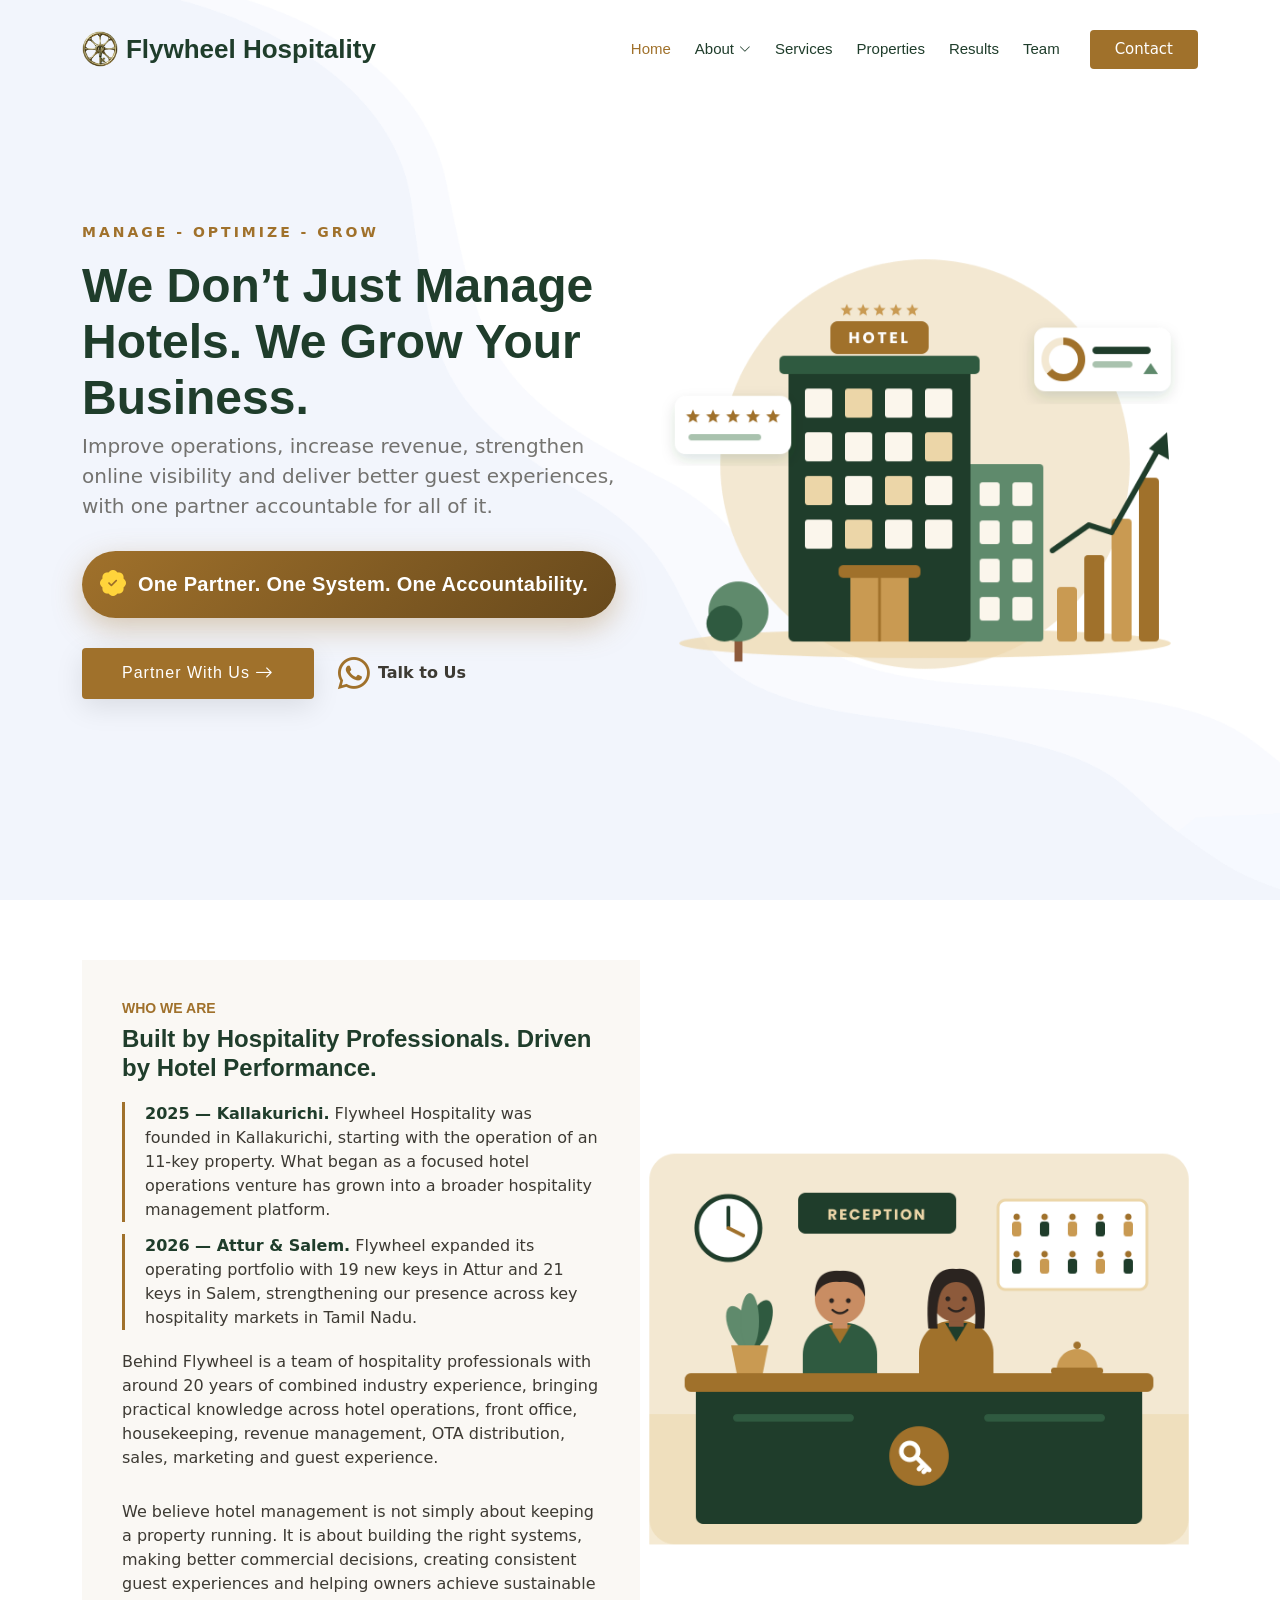
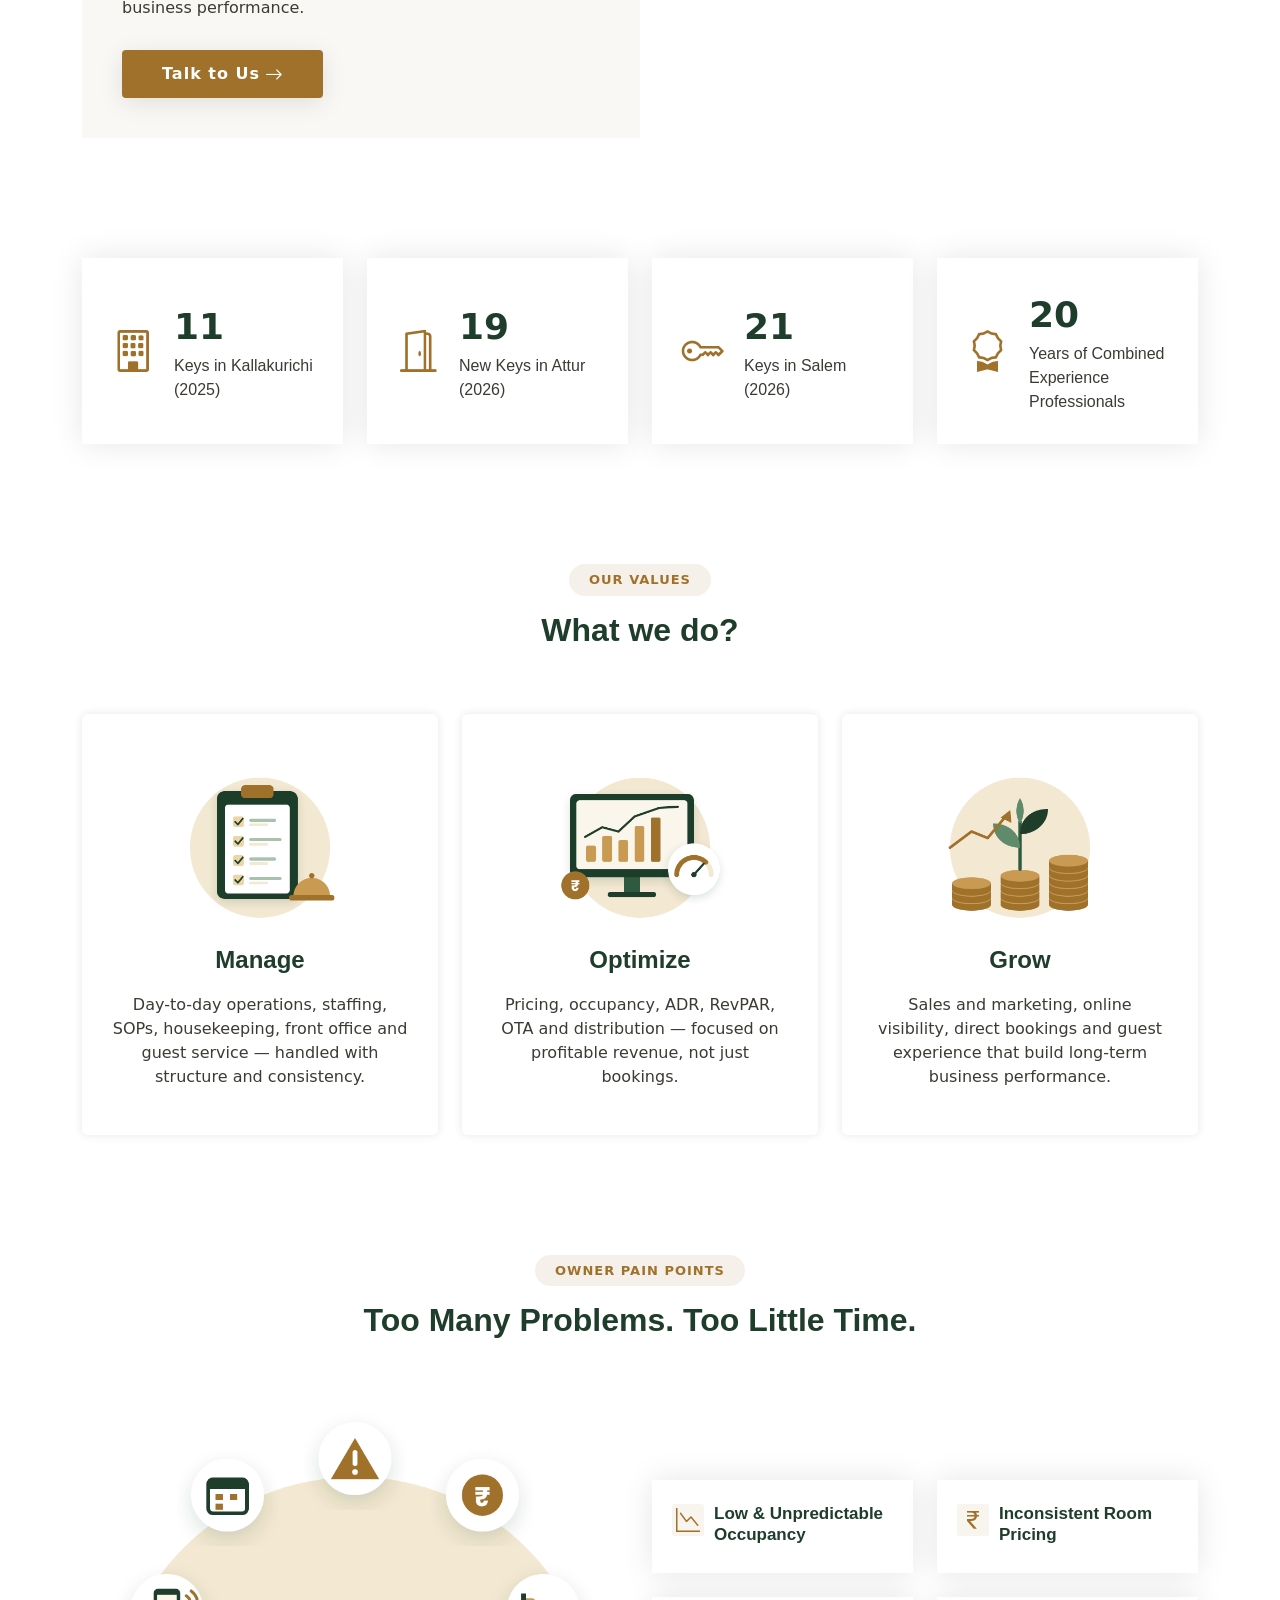
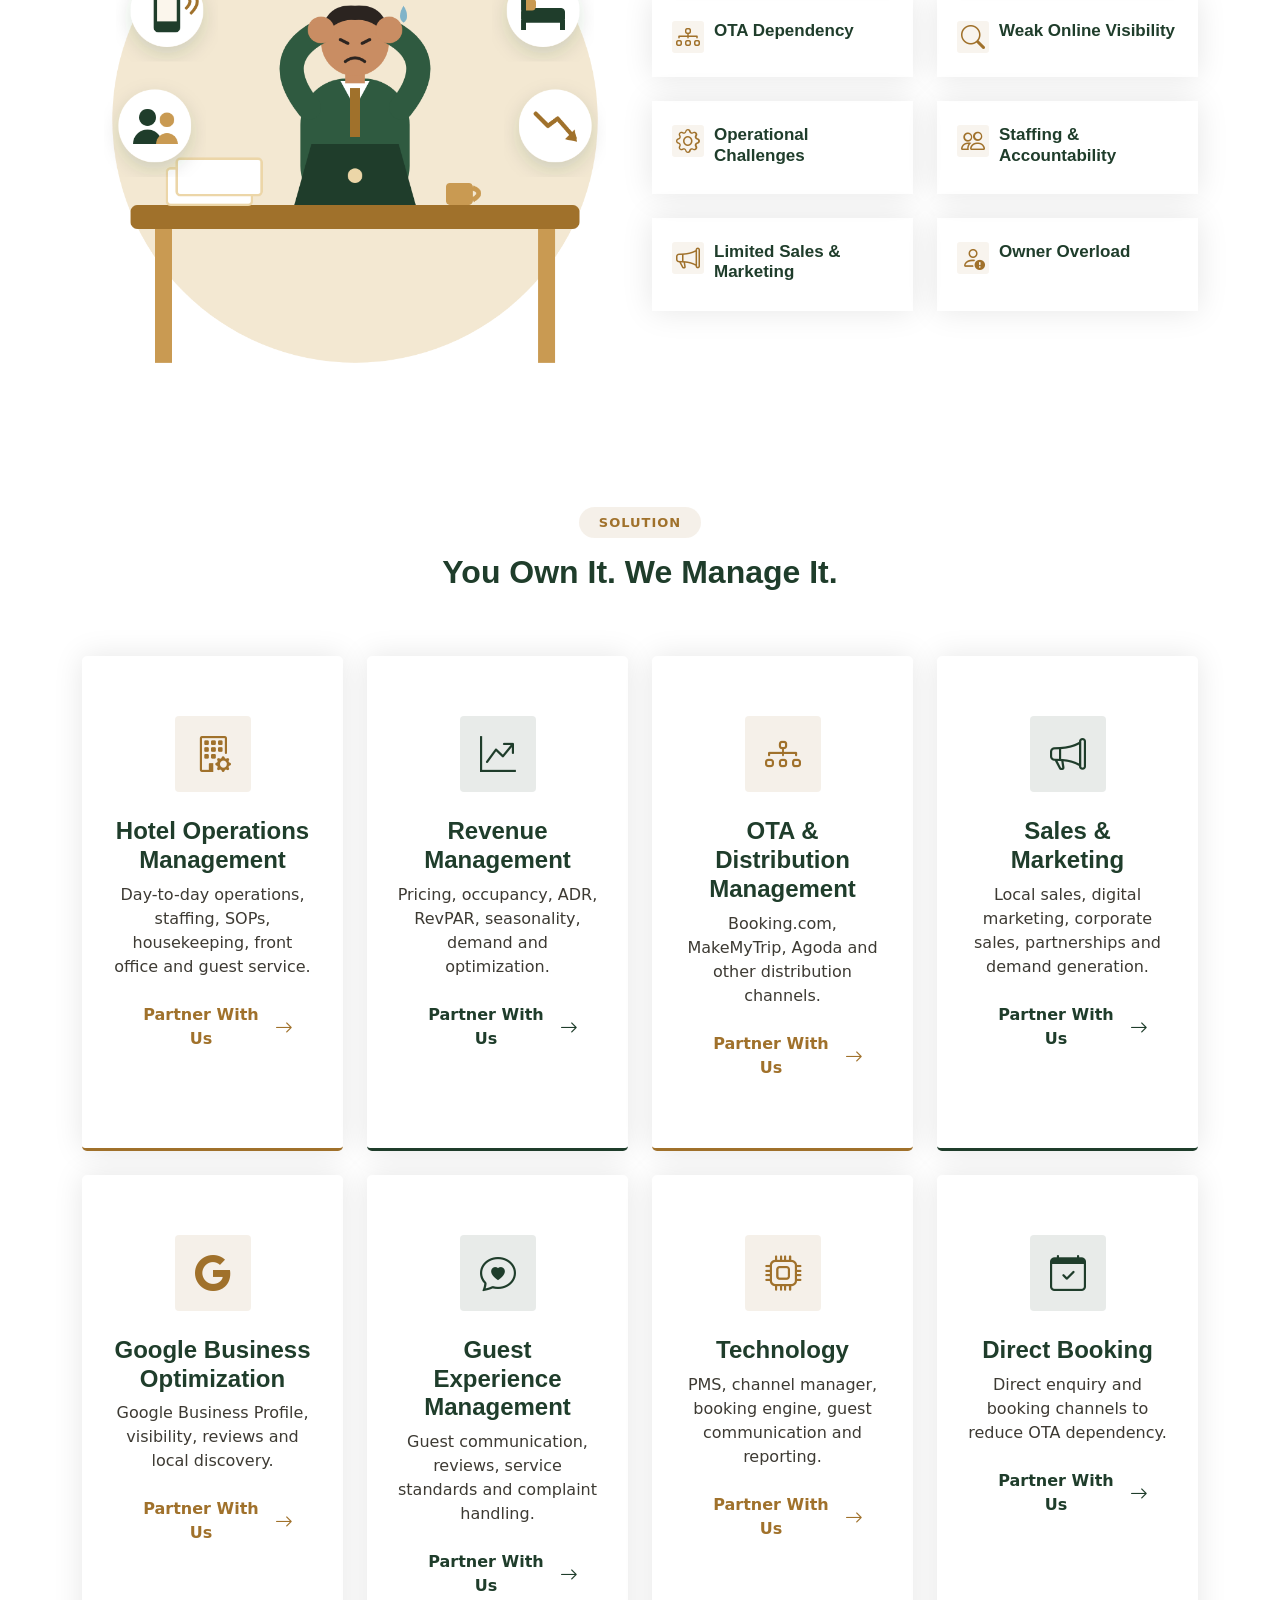
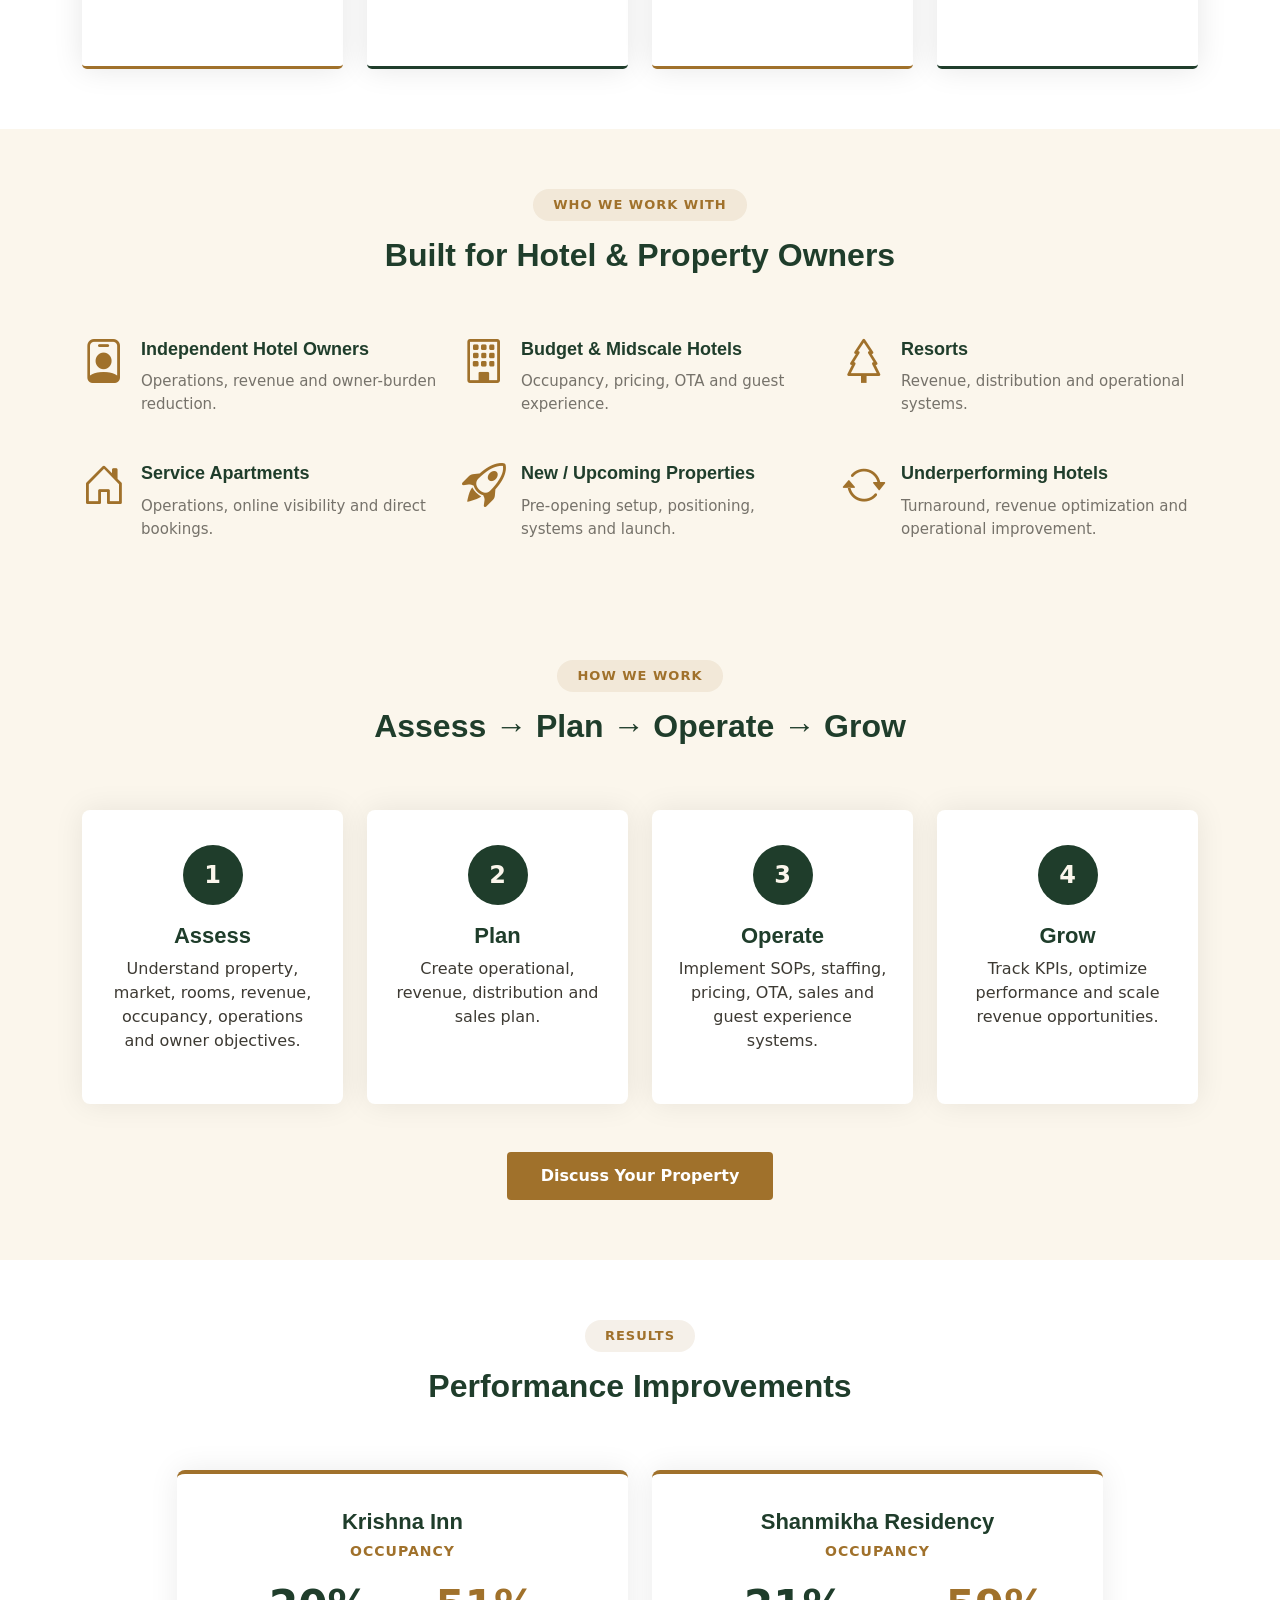
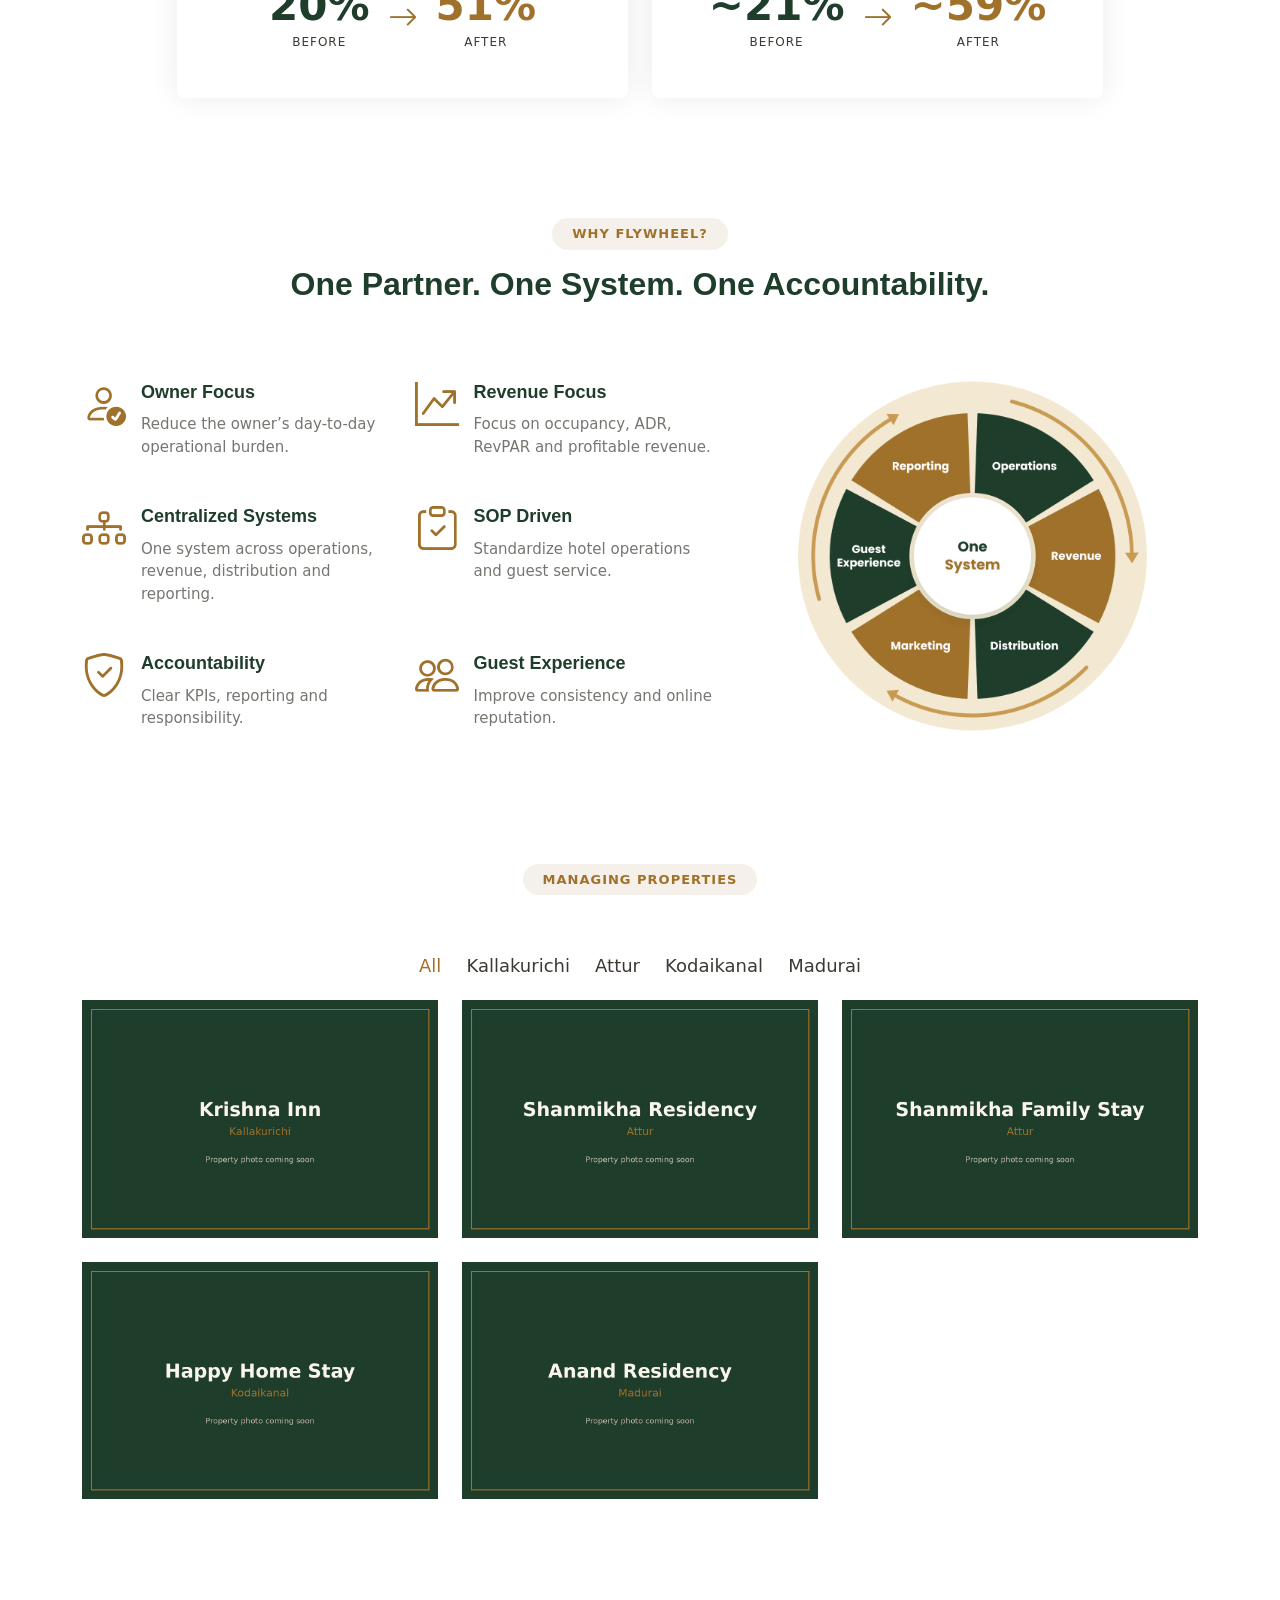
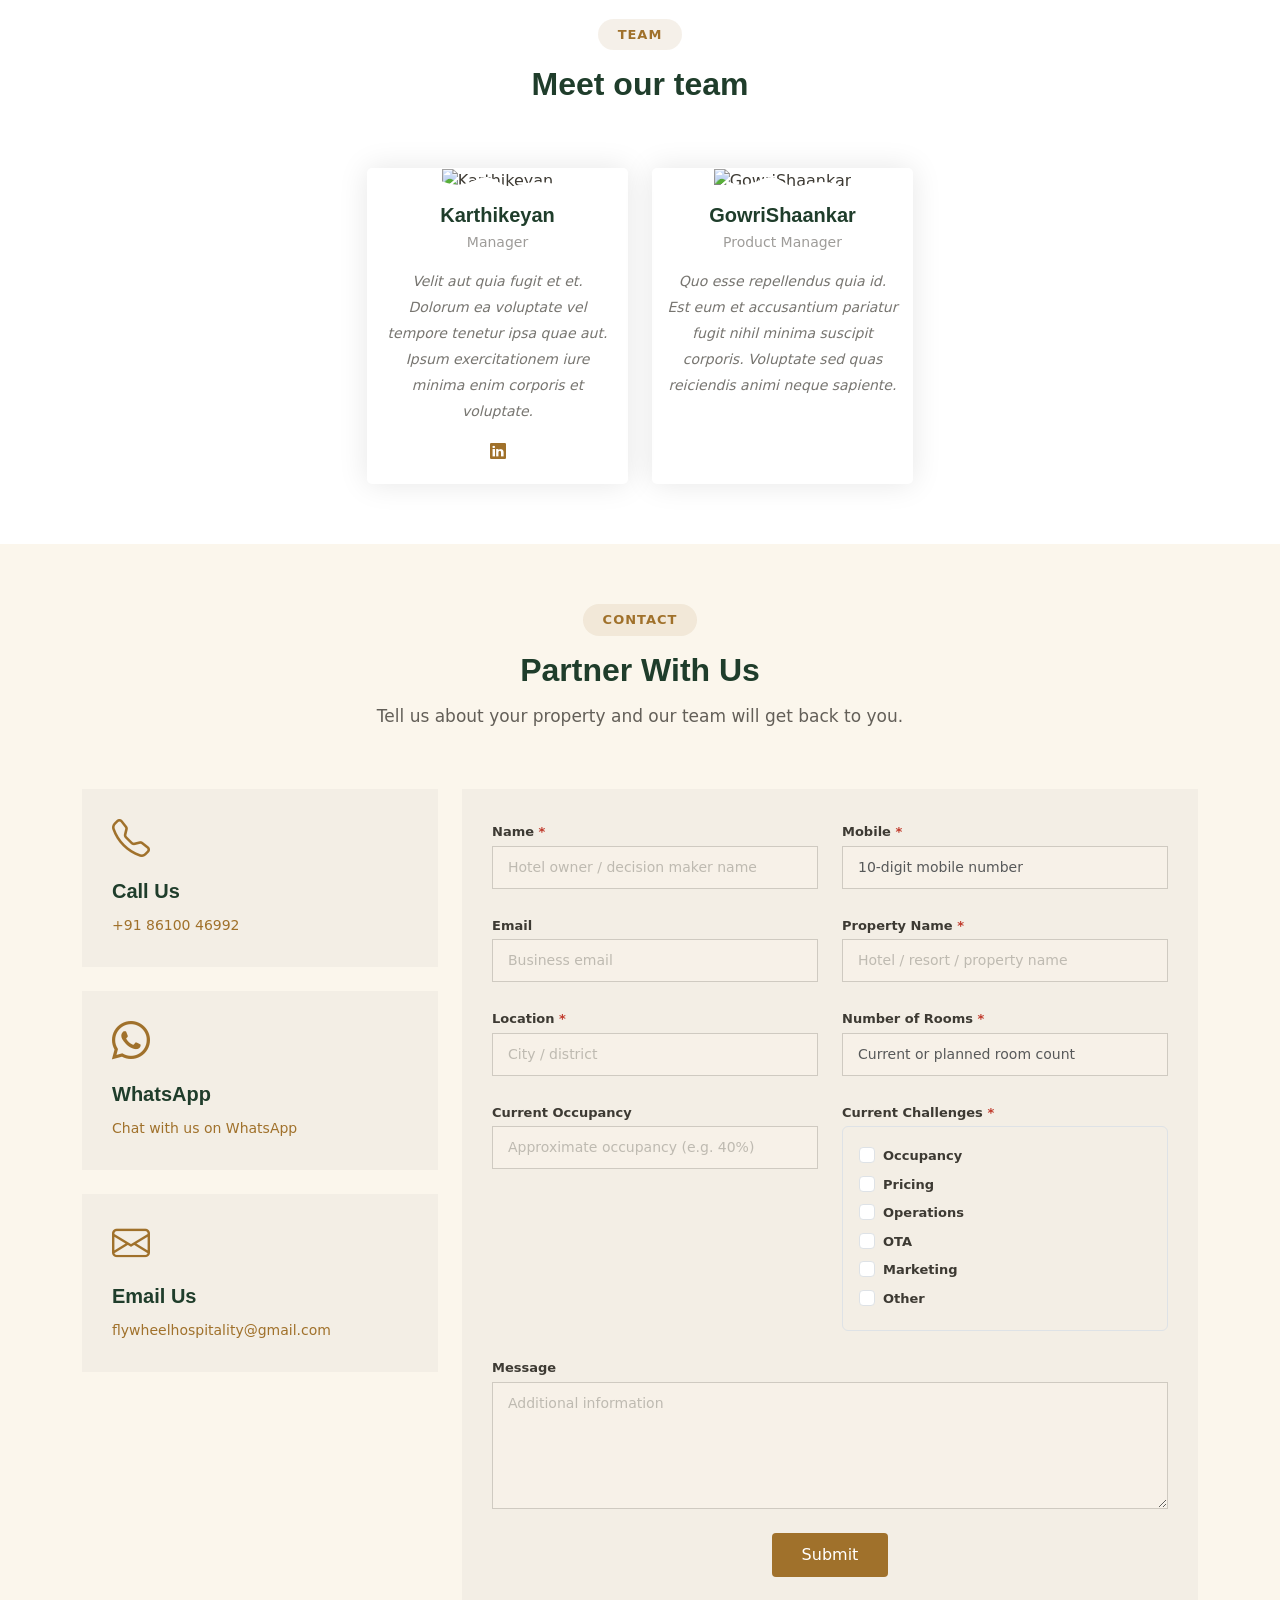
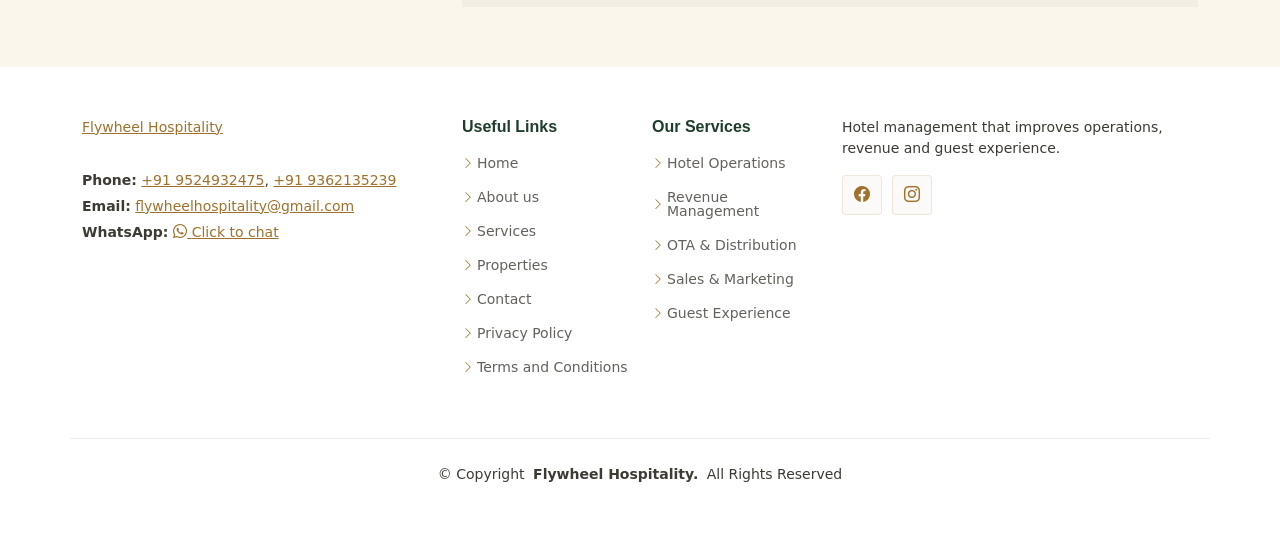
==== commit 069ded78: "Update index.html" ====
--- a/index.html
+++ b/index.html
@@ -1070,7 +1070,7 @@
 
   <!-- Main JS File -->
   <script src="assets/js/main.js"></script>
-  <script src="assets/js/enquiry-form.js?v=4"></script>
+  <script src="assets/js/enquiry-form.js?v=5"></script>
 </body>
 
 </html>
--- a/assets/css/main.css
+++ b/assets/css/main.css
@@ -77,7 +77,7 @@
 
 /* PHP Email Form Messages
 ------------------------------*/
-.php-email-form .error-message {
+.fw-enquiry-form .error-message  {
   display: none;
   background: #df1529;
   color: #ffffff;
@@ -87,7 +87,7 @@
   font-weight: 600;
 }
 
-.php-email-form .sent-message {
+.fw-enquiry-form .sent-message {
   display: none;
   color: #ffffff;
   background: #059652;
@@ -97,7 +97,7 @@
   font-weight: 600;
 }
 
-.php-email-form .loading {
+.fw-enquiry-form .loading {
   display: none;
   background: var(--surface-color);
   text-align: center;
@@ -105,7 +105,7 @@
   margin-bottom: 24px;
 }
 
-.php-email-form .loading:before {
+.fw-enquiry-form .loading:before {
   content: "";
   display: inline-block;
   border-radius: 50%;
@@ -1917,15 +1917,15 @@
   margin-bottom: 0;
 }
 
-.contact .php-email-form {
+.contact .fw-enquiry-form {
   background: color-mix(in srgb, var(--default-color), transparent 96%);
   padding: 30px;
   height: 100%;
 }
 
-.contact .php-email-form input[type=text],
-.contact .php-email-form input[type=email],
-.contact .php-email-form textarea {
+.contact .fw-enquiry-form input[type=text],
+.contact .fw-enquiry-form input[type=email],
+.contact .fw-enquiry-form textarea {
   font-size: 14px;
   padding: 10px 15px;
   box-shadow: none;
@@ -1935,19 +1935,19 @@
   border-color: color-mix(in srgb, var(--default-color), transparent 80%);
 }
 
-.contact .php-email-form input[type=text]:focus,
-.contact .php-email-form input[type=email]:focus,
-.contact .php-email-form textarea:focus {
+.contact .fw-enquiry-form input[type=text]:focus,
+.contact .fw-enquiry-form input[type=email]:focus,
+.contact .fw-enquiry-form textarea:focus {
   border-color: var(--accent-color);
 }
 
-.contact .php-email-form input[type=text]::placeholder,
-.contact .php-email-form input[type=email]::placeholder,
-.contact .php-email-form textarea::placeholder {
+.contact .fw-enquiry-form input[type=text]::placeholder,
+.contact .fw-enquiry-form input[type=email]::placeholder,
+.contact .fw-enquiry-form textarea::placeholder {
   color: color-mix(in srgb, var(--default-color), transparent 70%);
 }
 
-.contact .php-email-form button[type=submit] {
+.contact .fw-enquiry-form button[type=submit] {
   background: var(--accent-color);
   color: var(--contrast-color);
   border: 0;
@@ -1956,7 +1956,7 @@
   border-radius: 4px;
 }
 
-.contact .php-email-form button[type=submit]:hover {
+.contact .fw-enquiry-form button[type=submit]:hover {
   background: color-mix(in srgb, var(--accent-color), transparent 20%);
 }
 
@@ -2854,14 +2854,14 @@
 .btn-brand.outline { background: transparent; border:2px solid var(--accent-color); color: var(--accent-color); margin-left:10px; }
 .btn-brand.outline:hover { background: var(--accent-color); color:#fff; }
 
-.contact .php-email-form input[type=tel],
-.contact .php-email-form input[type=number],
-.contact .php-email-form select { font-size:14px; padding:10px 15px; box-shadow:none; border-radius:0; color: var(--default-color); background-color: color-mix(in srgb, var(--background-color), transparent 50%); border-color: color-mix(in srgb, var(--default-color), transparent 80%); }
-.contact .php-email-form input[type=tel]:focus,
-.contact .php-email-form input[type=number]:focus,
-.contact .php-email-form select:focus { border-color: var(--accent-color); }
-.contact .php-email-form label { font-size:13px; font-weight:600; margin-bottom:4px; }
-.contact .php-email-form label .req { color:#c0392b; }
+.contact .fw-enquiry-form input[type=tel],
+.contact .fw-enquiry-form input[type=number],
+.contact .fw-enquiry-form select { font-size:14px; padding:10px 15px; box-shadow:none; border-radius:0; color: var(--default-color); background-color: color-mix(in srgb, var(--background-color), transparent 50%); border-color: color-mix(in srgb, var(--default-color), transparent 80%); }
+.contact .fw-enquiry-form input[type=tel]:focus,
+.contact .fw-enquiry-form input[type=number]:focus,
+.contact .fw-enquiry-form select:focus { border-color: var(--accent-color); }
+.contact .fw-enquiry-form label { font-size:13px; font-weight:600; margin-bottom:4px; }
+.contact .fw-enquiry-form label .req { color:#c0392b; }
 
 .footer .footer-about .sitename span { color: var(--accent-color); }
 
@@ -2890,3 +2890,8 @@
   .btn-brand.outline { margin-left: 0; margin-top: 10px; }
 }
 @media (max-width: 380px) { .header .logo h1 span { display:block; } }
+
+/* Enquiry form inline validation */
+.contact .fw-enquiry-form .field-error { display:none; color:#c0392b; font-size:12.5px; margin-top:4px; }
+.contact .fw-enquiry-form .is-invalid { border-color:#c0392b !important; }
+.contact .fw-enquiry-form .is-invalid + .field-error { display:block; }
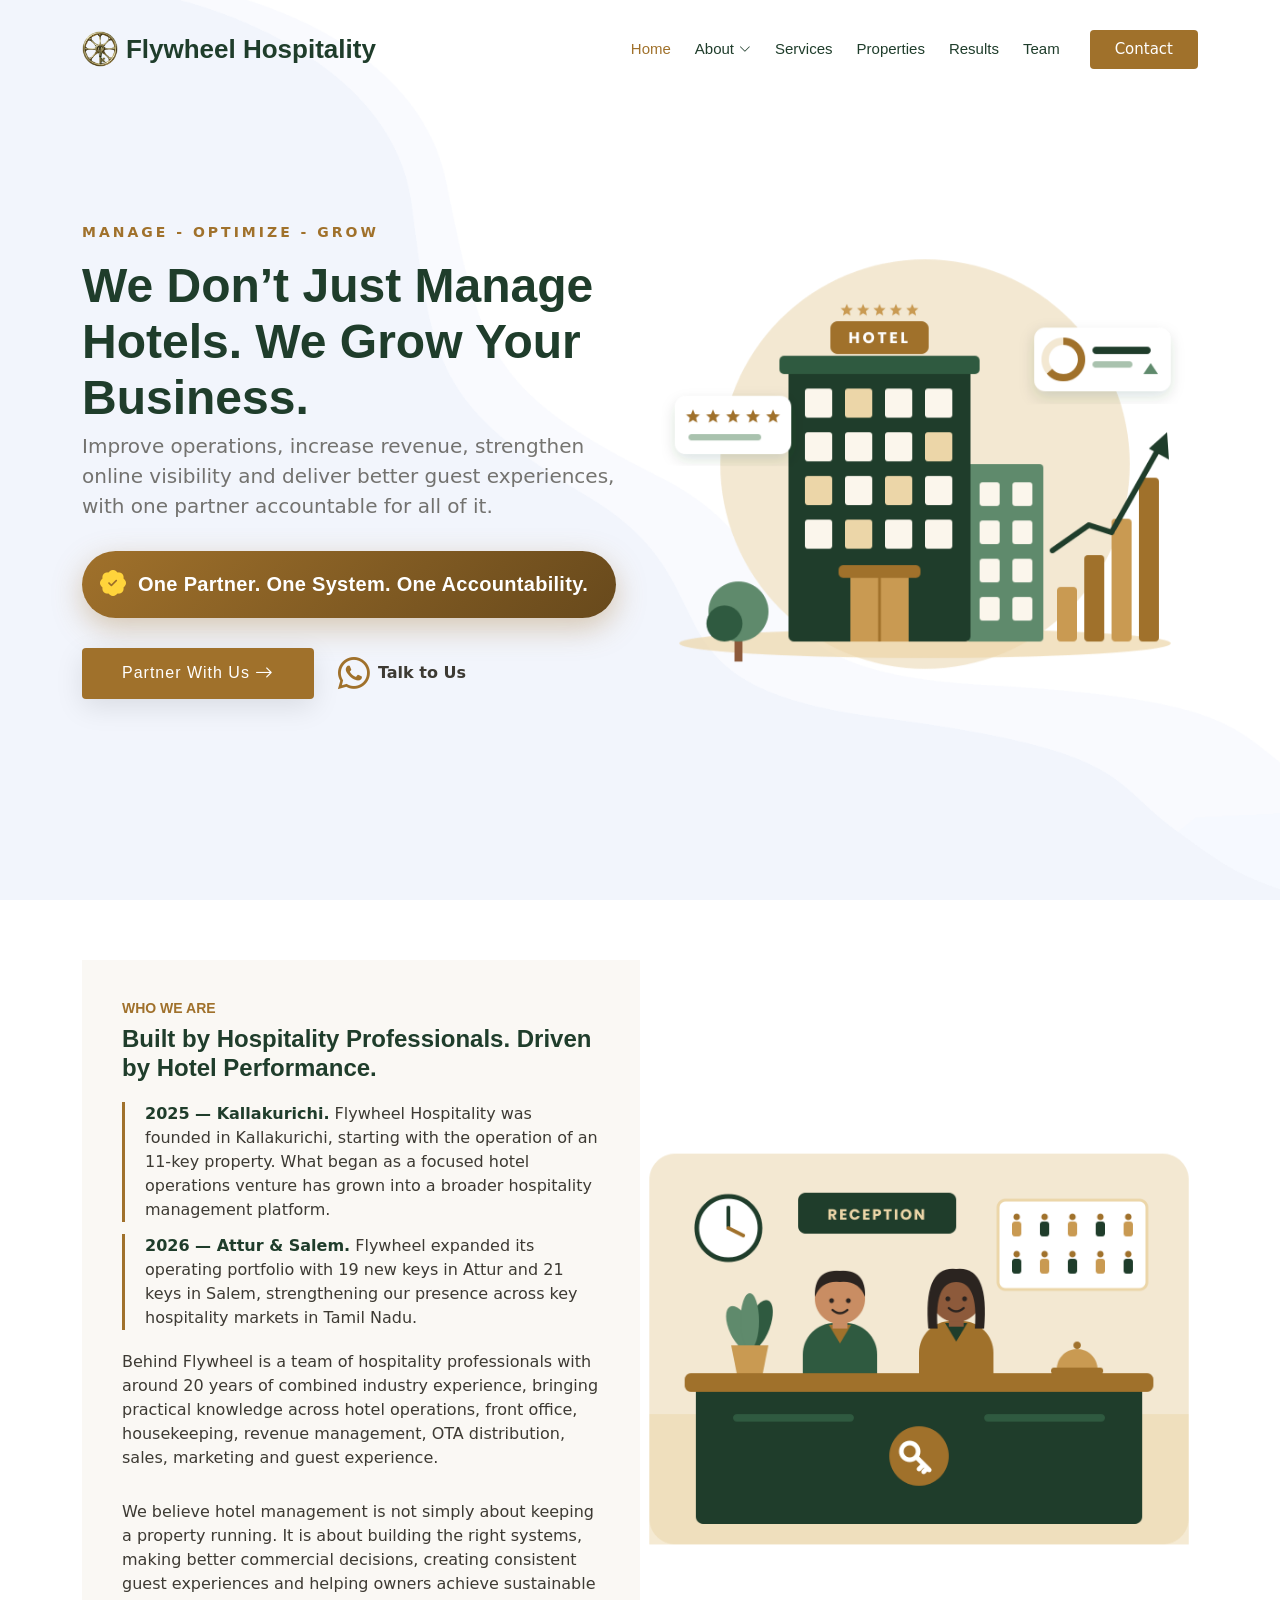
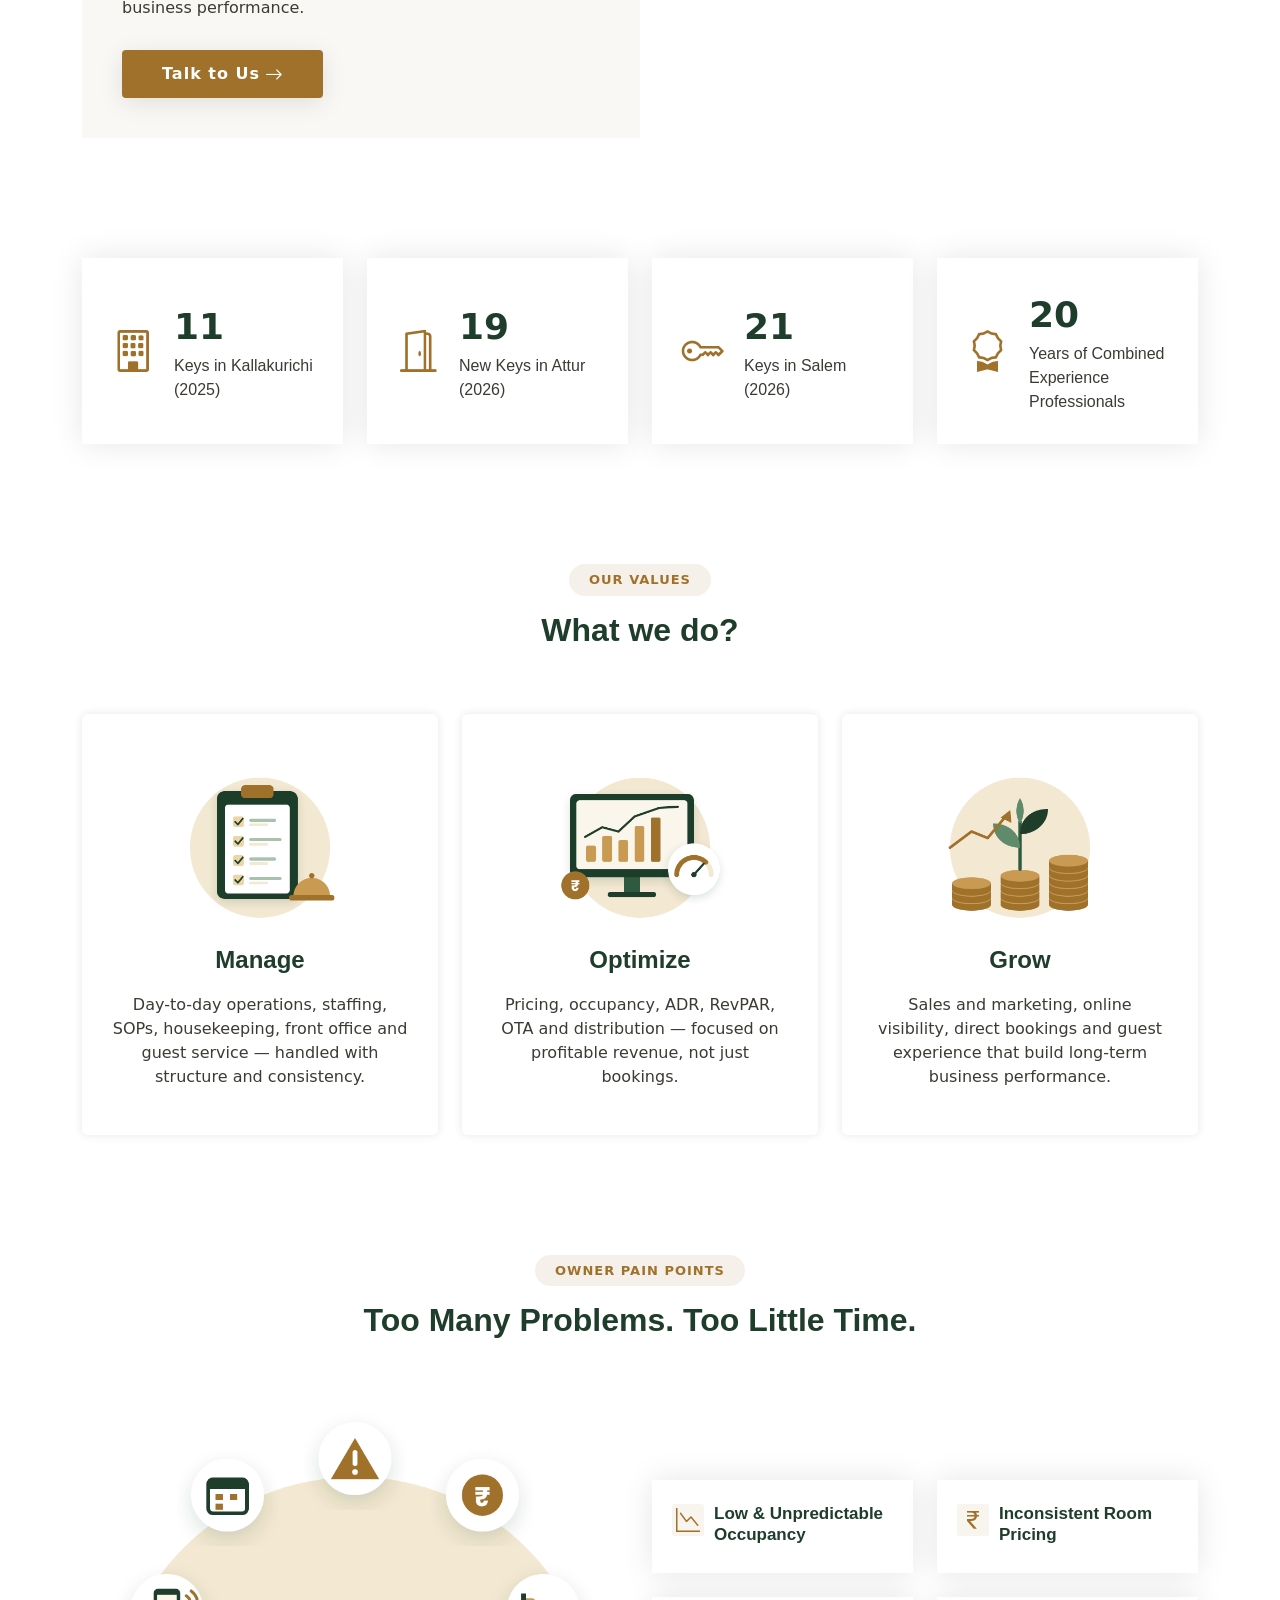
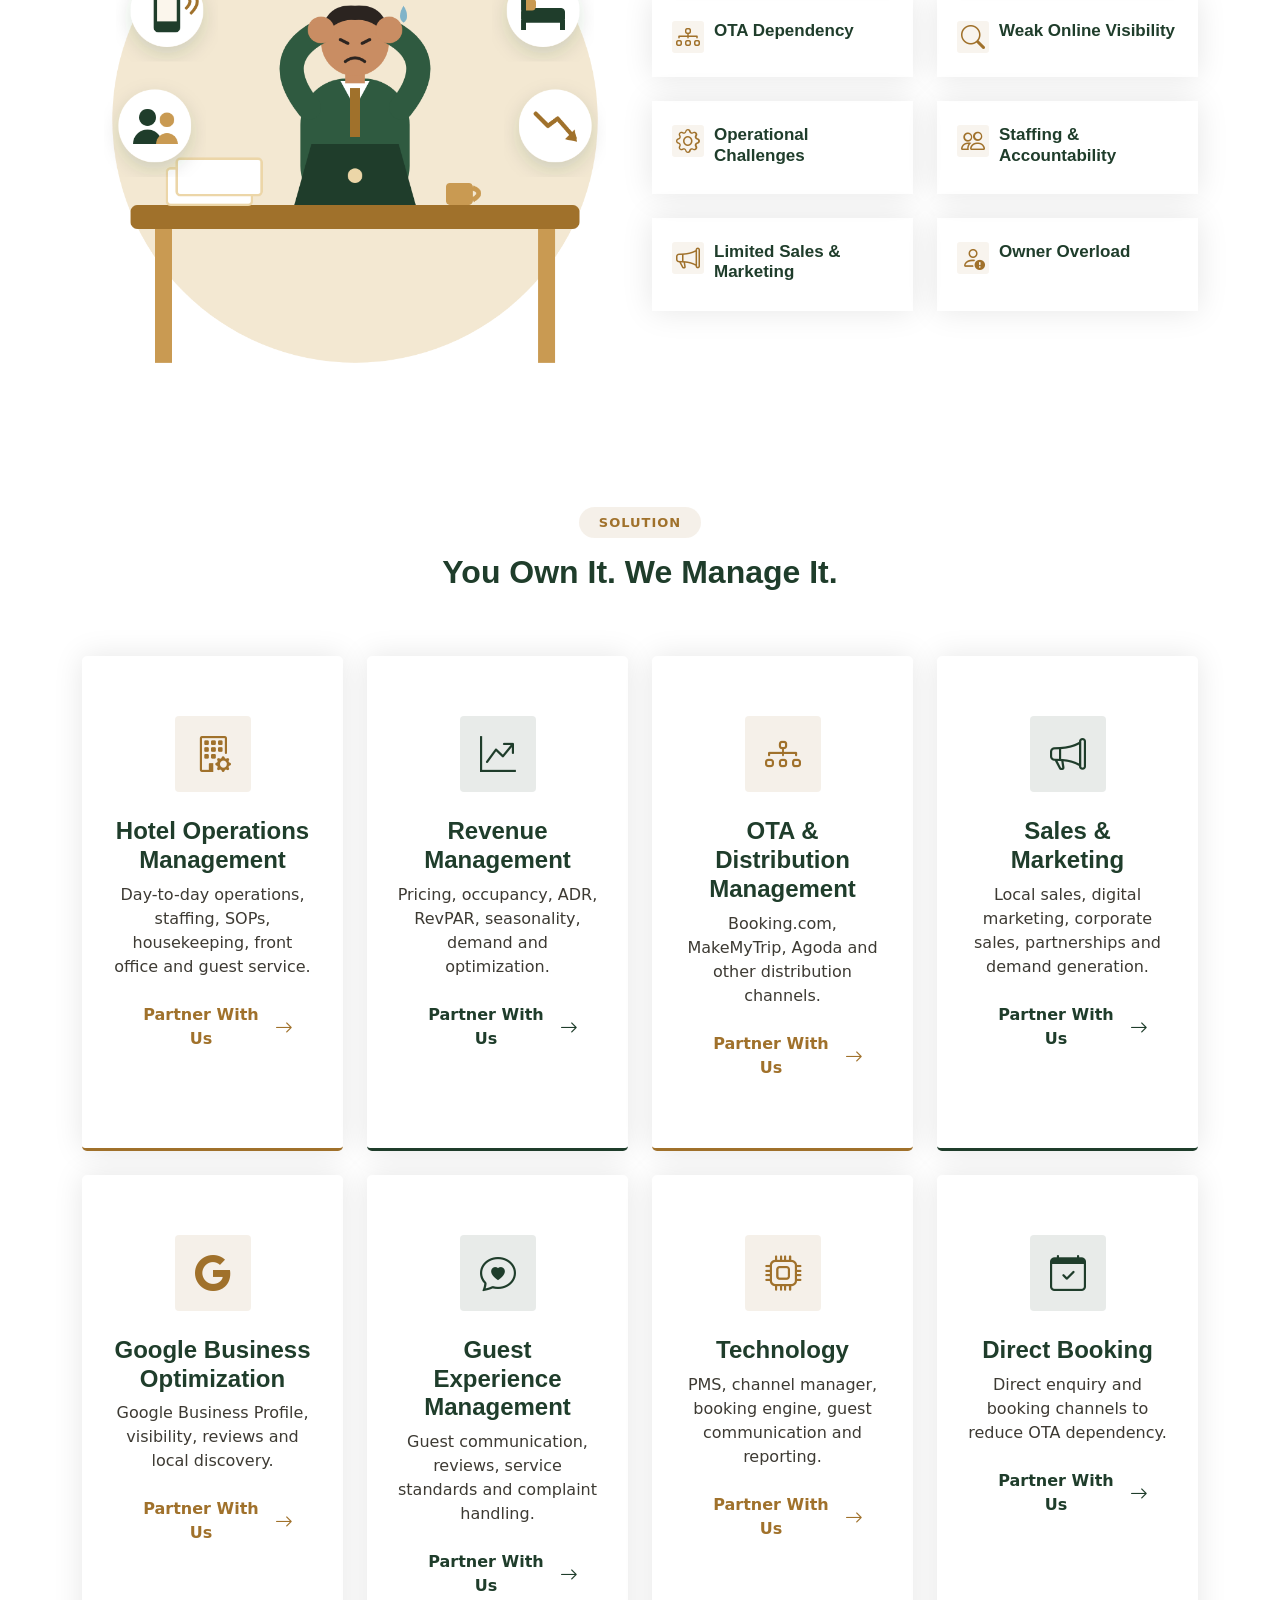
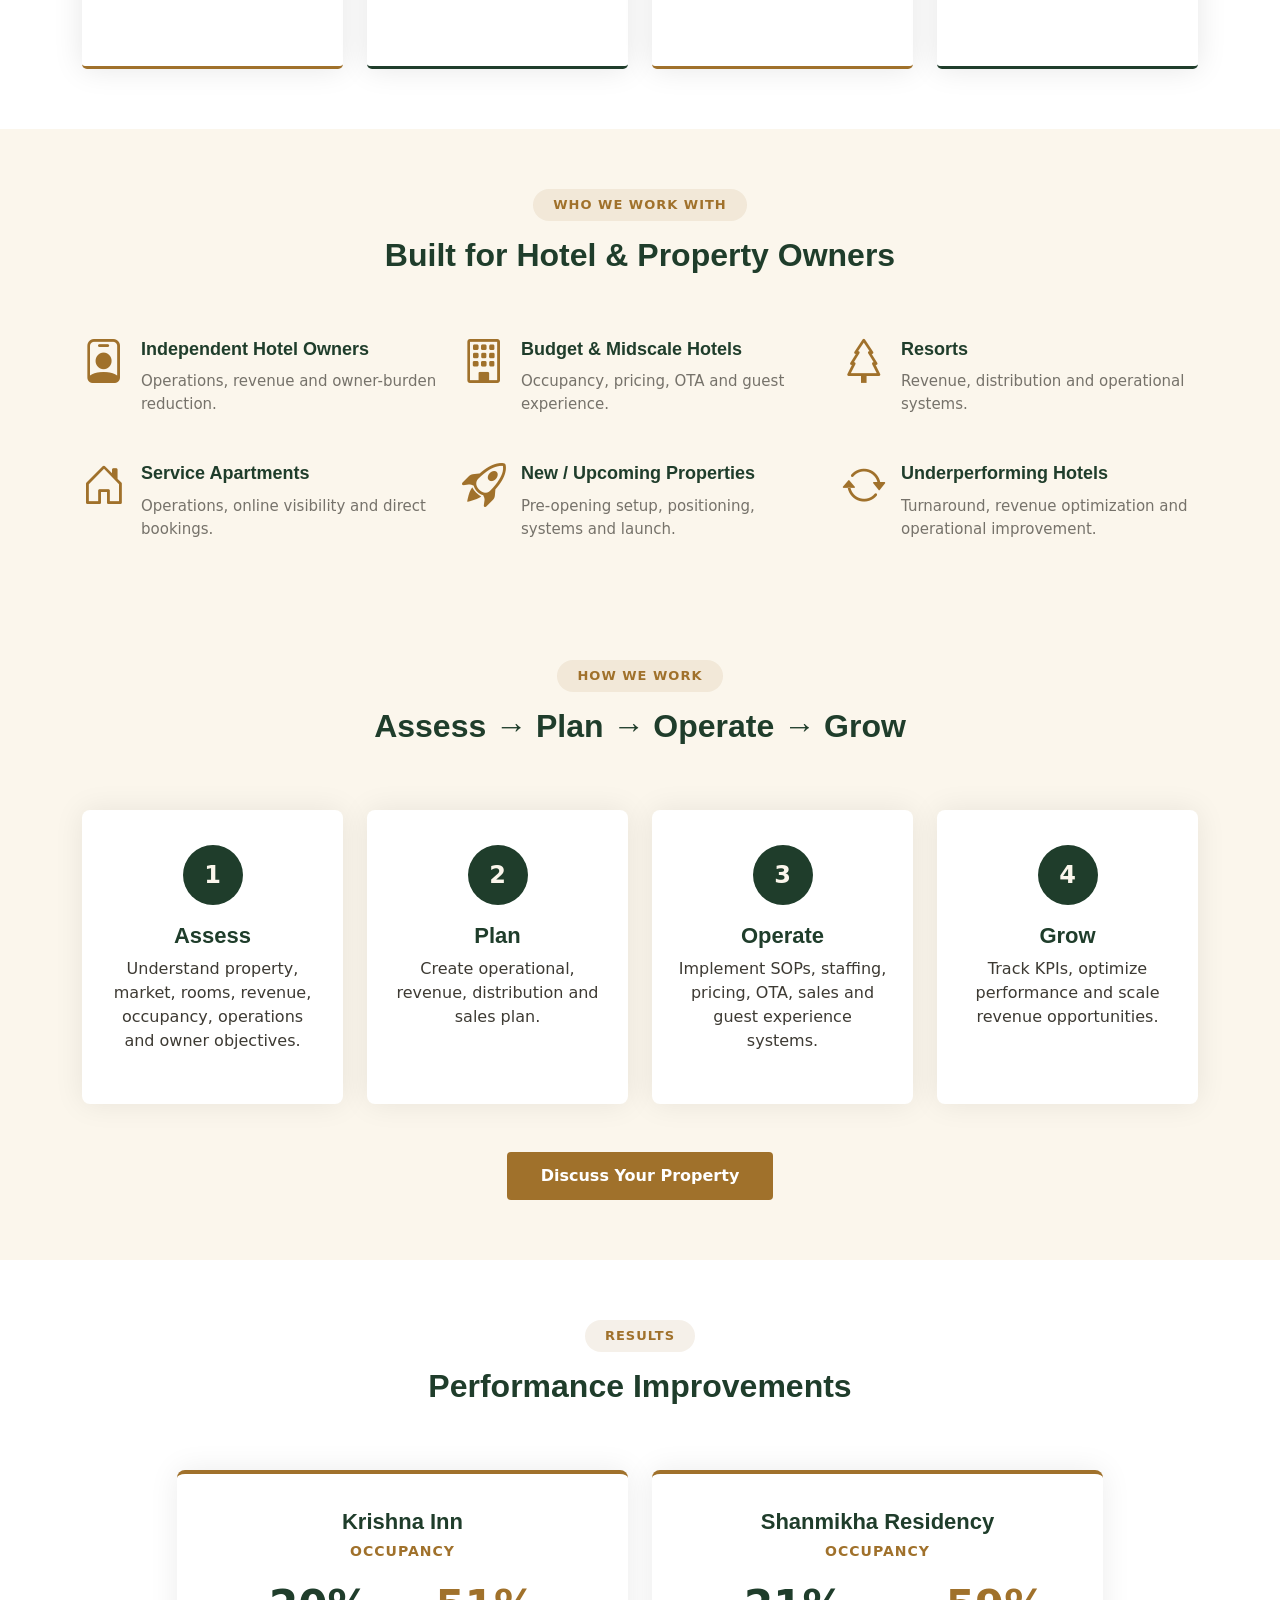
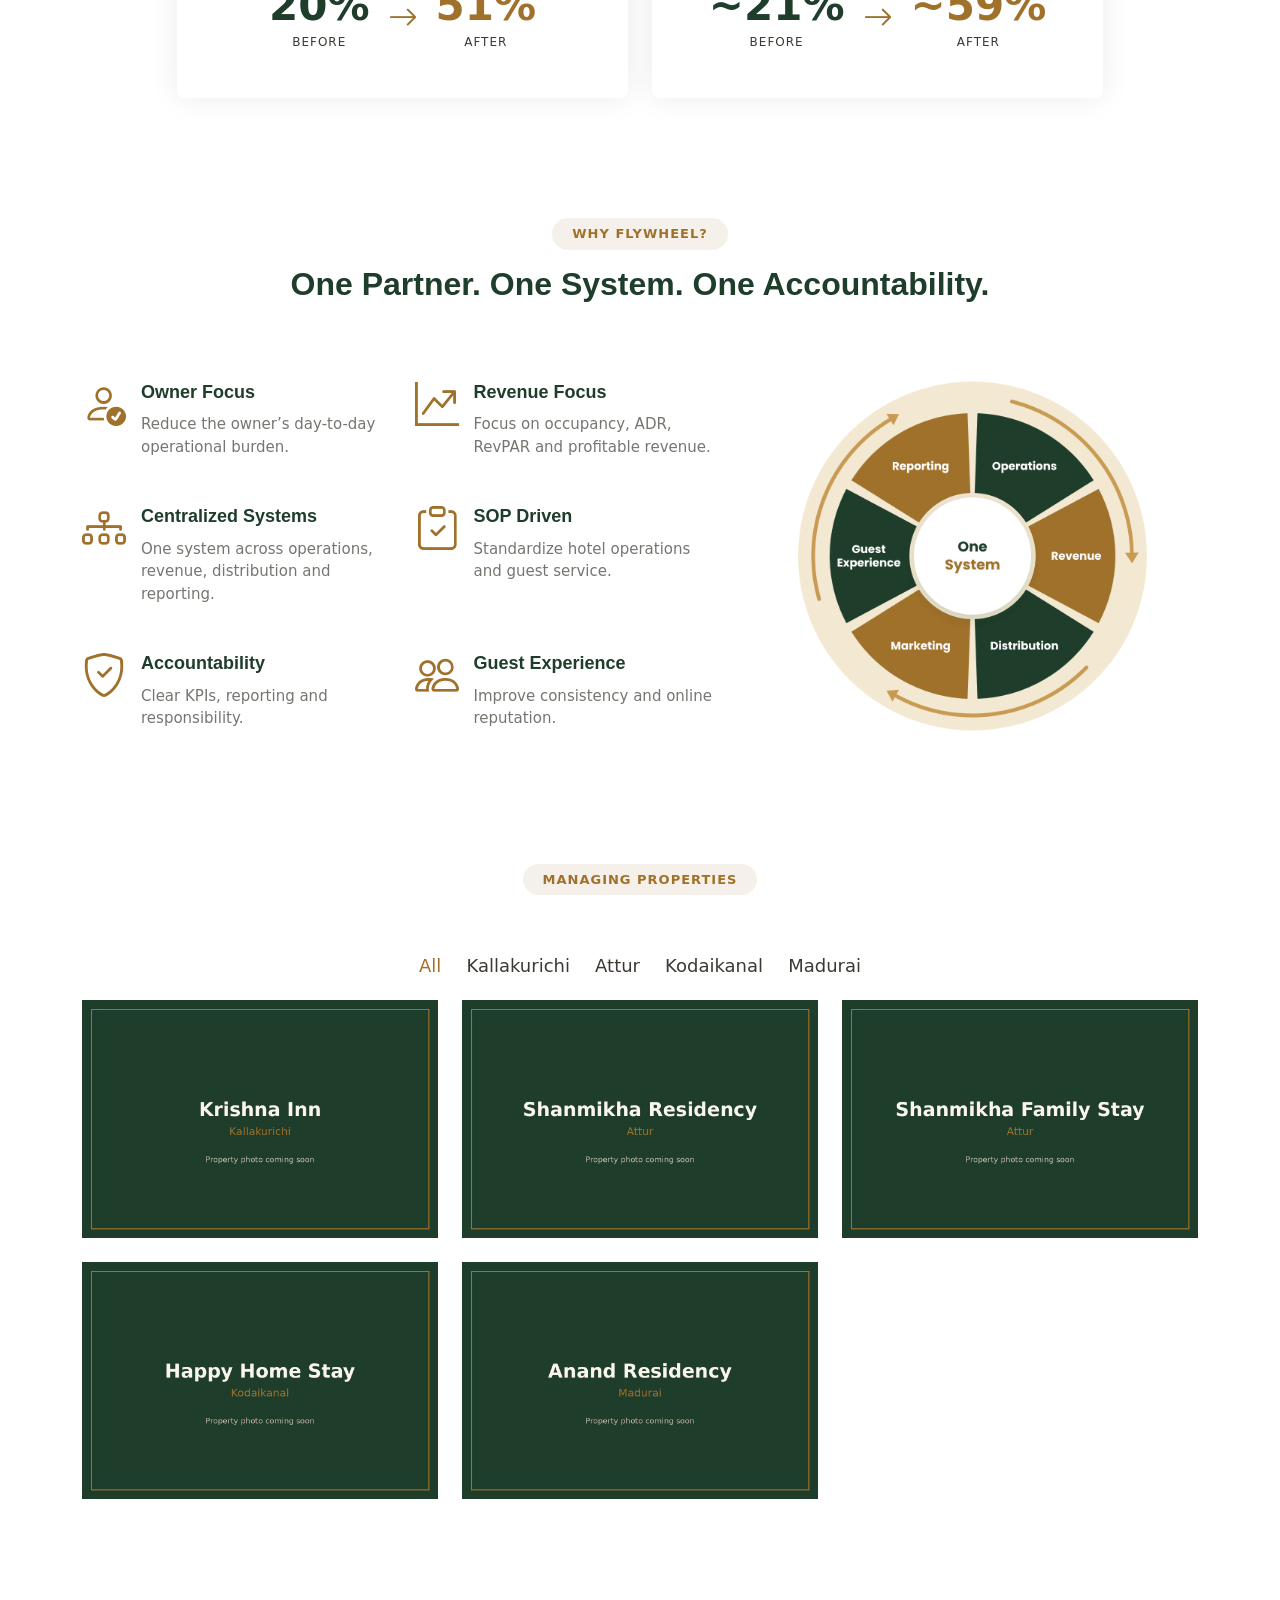
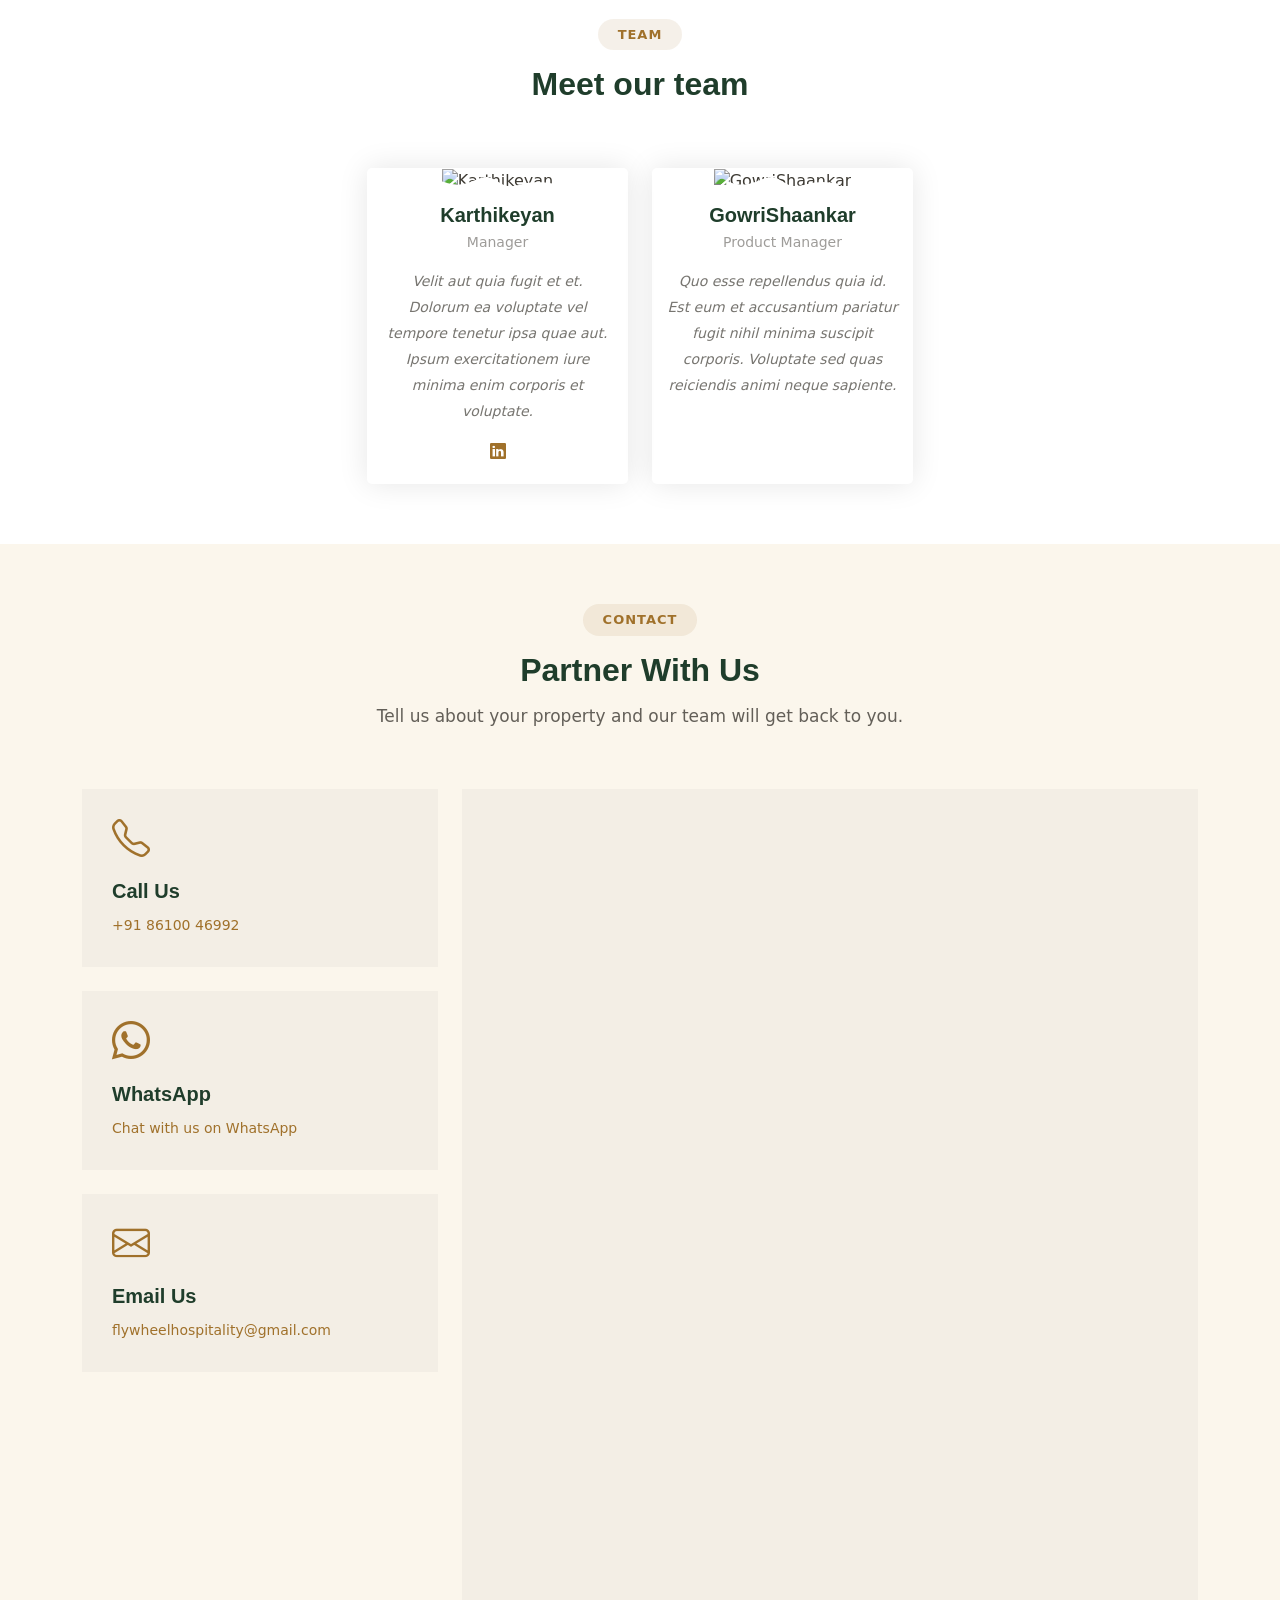
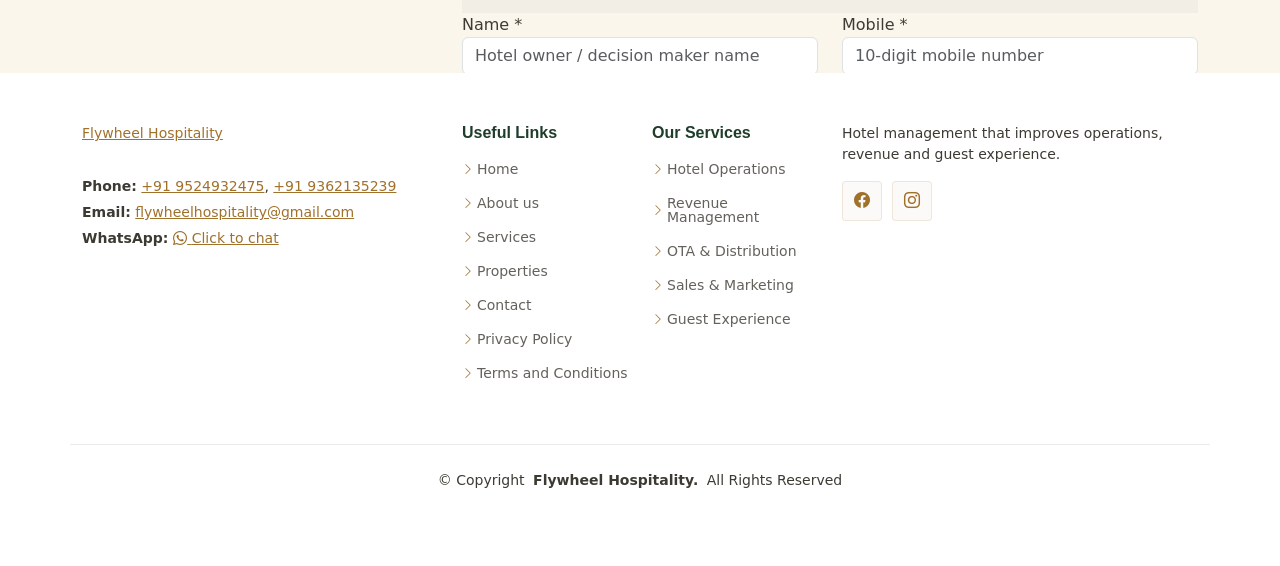
==== commit 57621507: "Update index.html" ====
--- a/index.html
+++ b/index.html
@@ -845,7 +845,8 @@
 
           <div class="col-lg-8">
             <!-- Enquiries are sent by FormSubmit (formsubmit.co) to the email below - works on GitHub Pages, no server needed -->
-<form id="enquiry-form" novalidate action="https://formsubmit.co/ajax/flywheelhospitality@gmail.com" method="post" class="fw-enquiry-form" data-aos="fade-up" data-aos-delay="200">              <input type="hidden" name="_subject" value="New hotel owner enquiry - Flywheel Hospitality website">
+            <form id="enquiry-form" novalidate action="https://formsubmit.co/ajax/d3a4357b6ff566d637b3cdbeed8d6eb2" method="post" class="fw-enquiry-form" data-aos="fade-up" data-aos-delay="200"></form>
+            <input type="hidden" name="_subject" value="New hotel owner enquiry - Flywheel Hospitality website">
               <input type="hidden" name="_template" value="table">
               <input type="text" name="_honey" style="display:none" tabindex="-1" autocomplete="off">
               <div class="row gy-4">
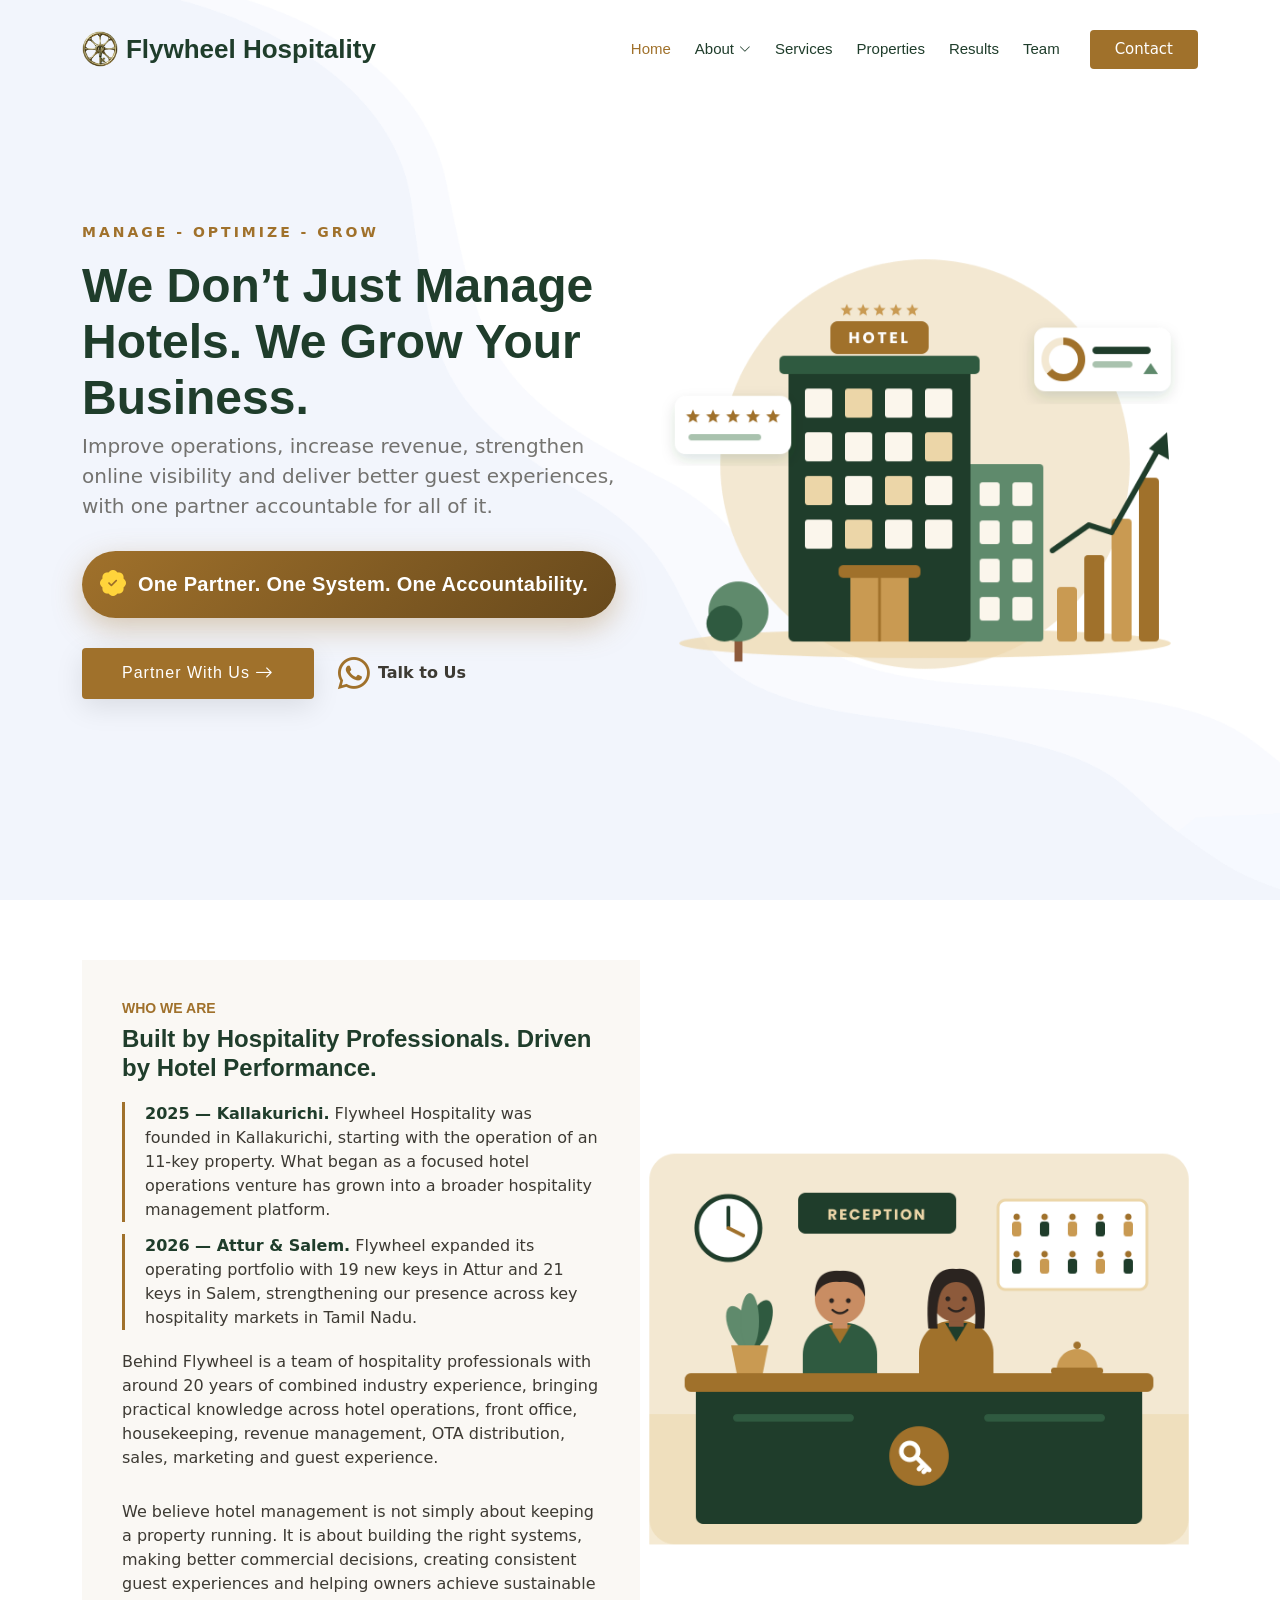
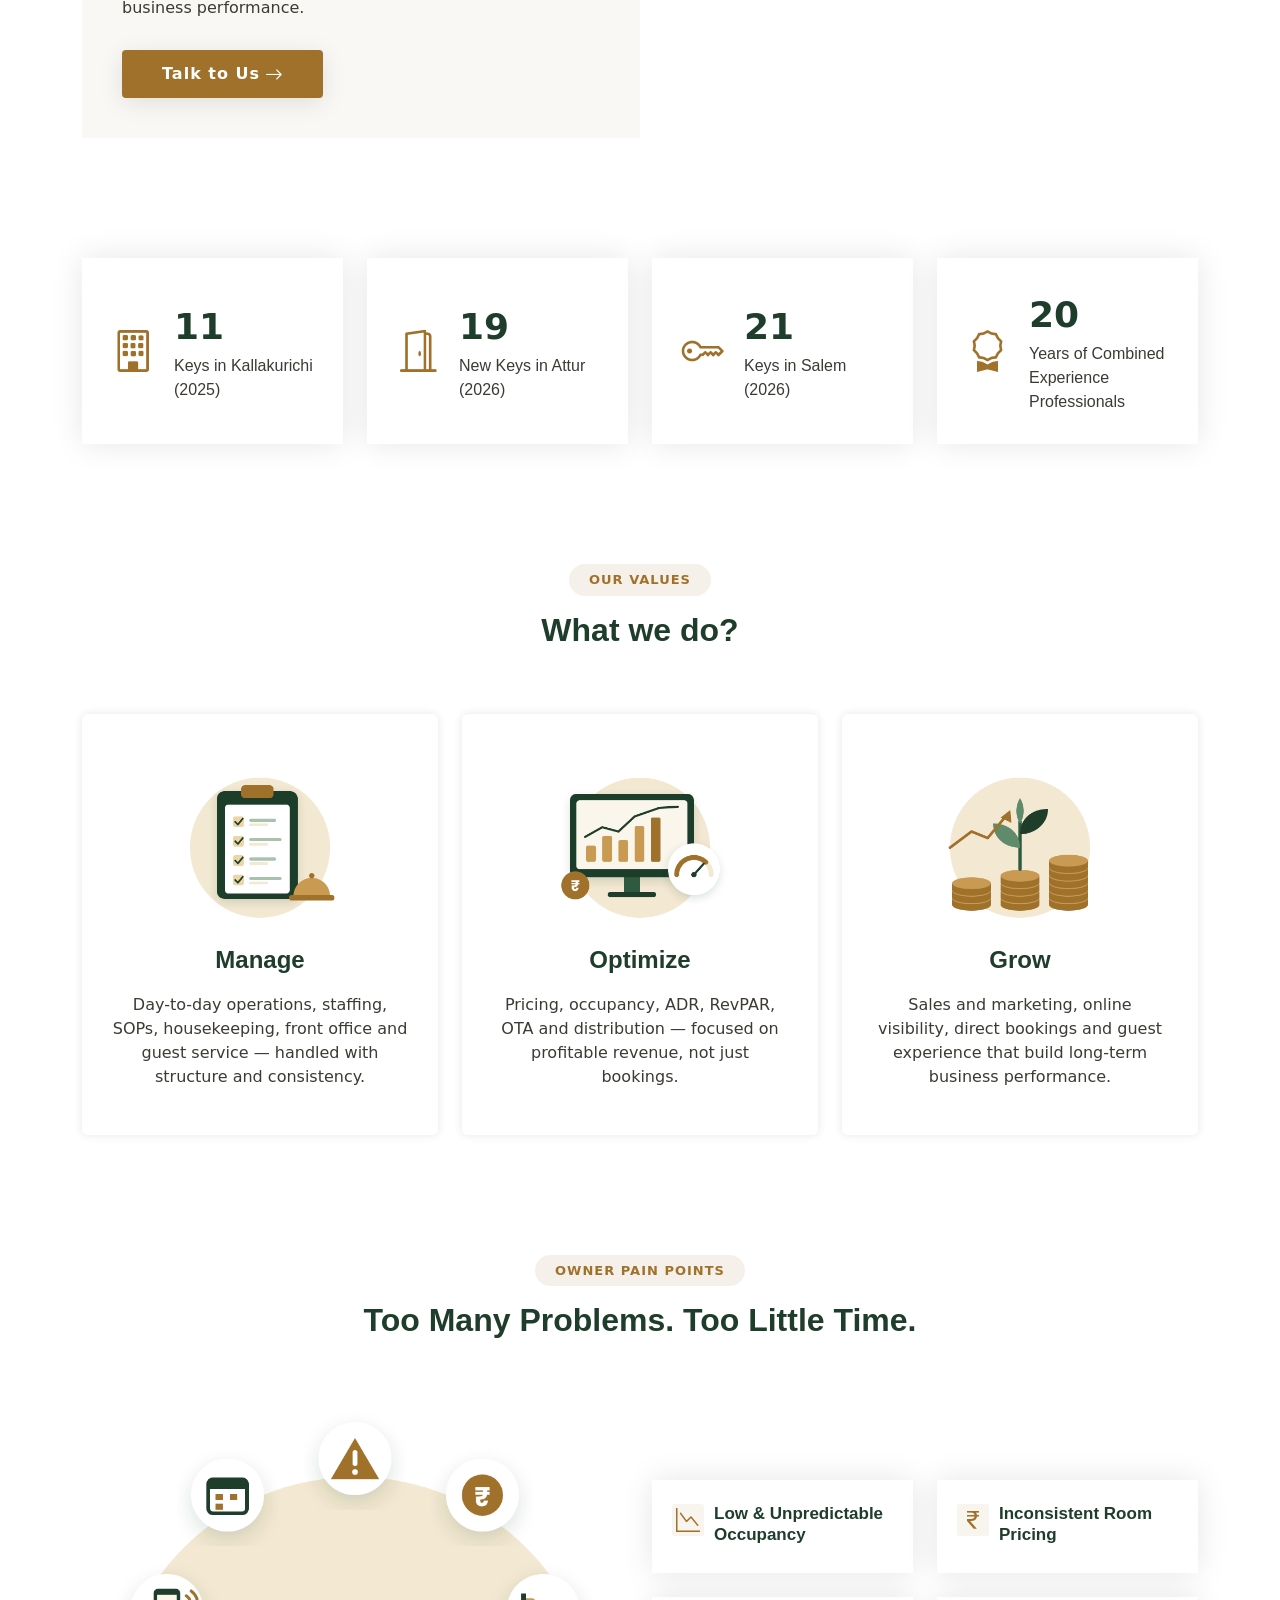
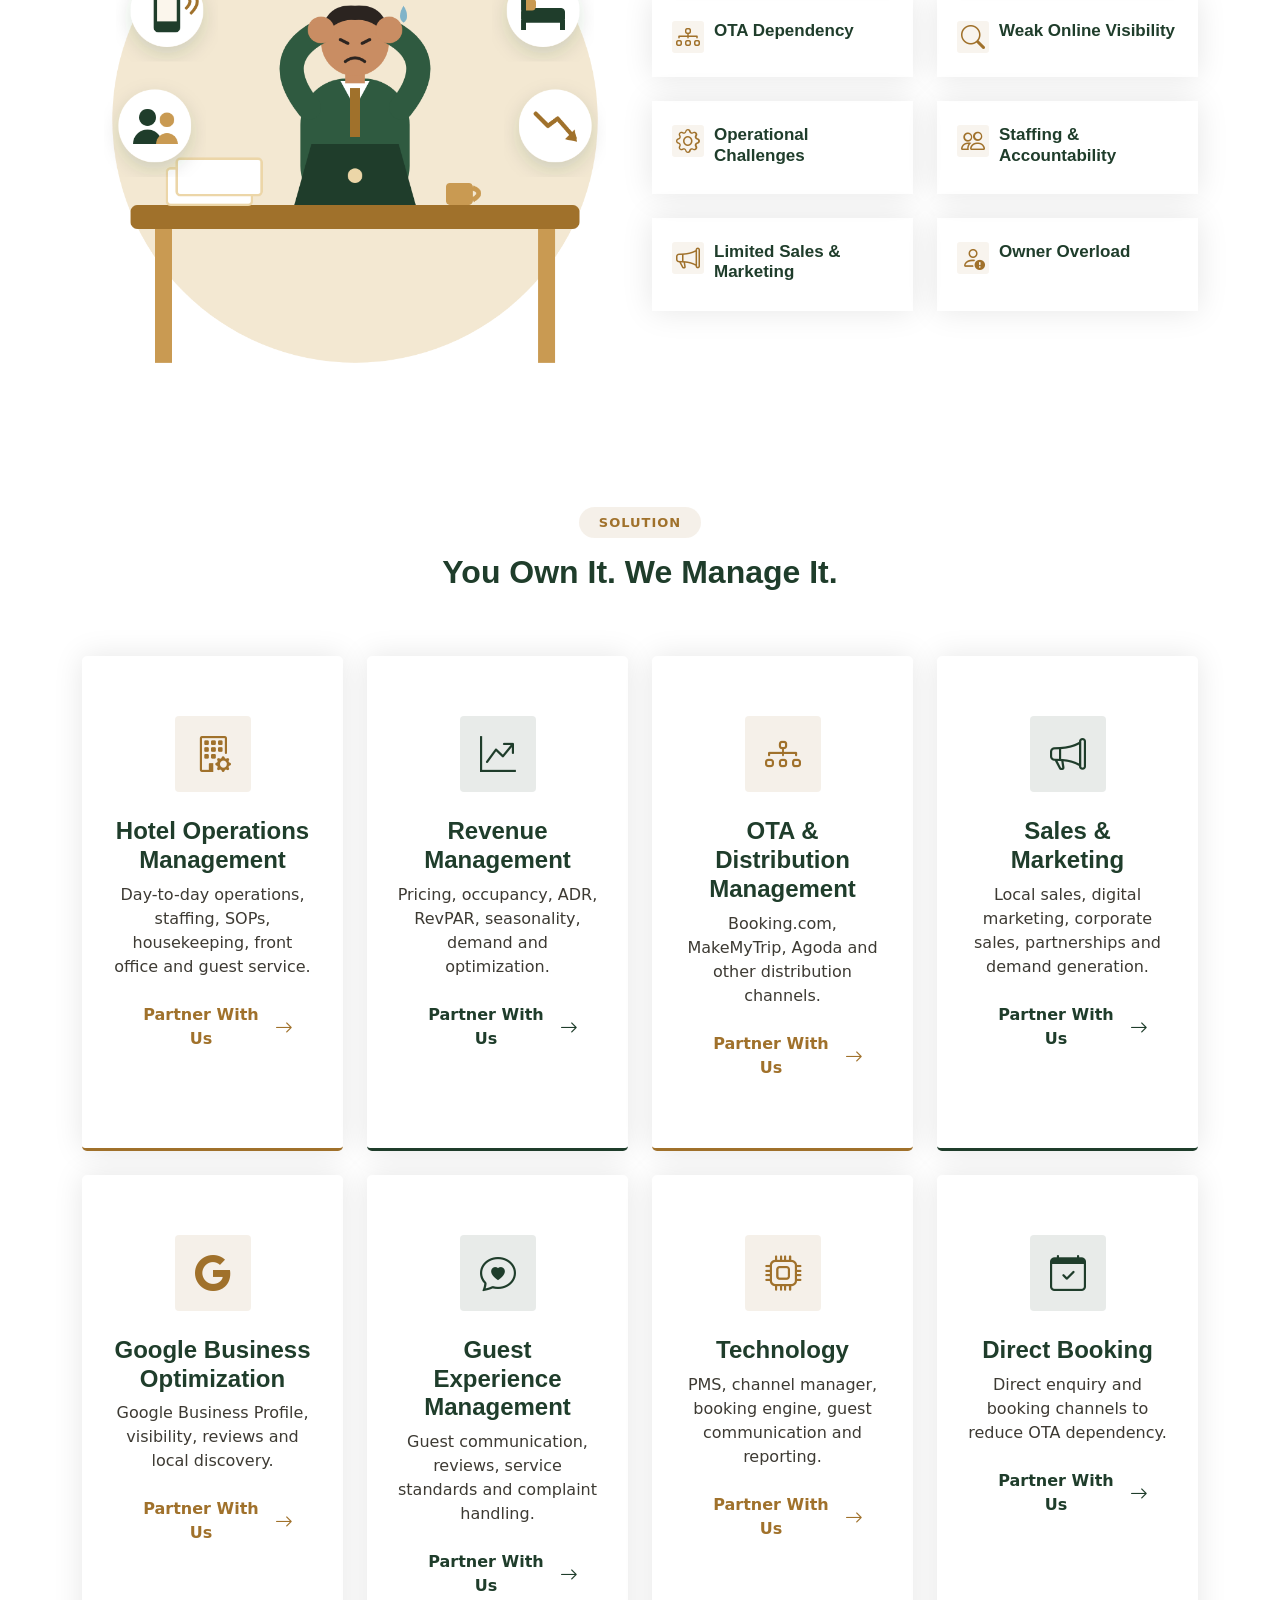
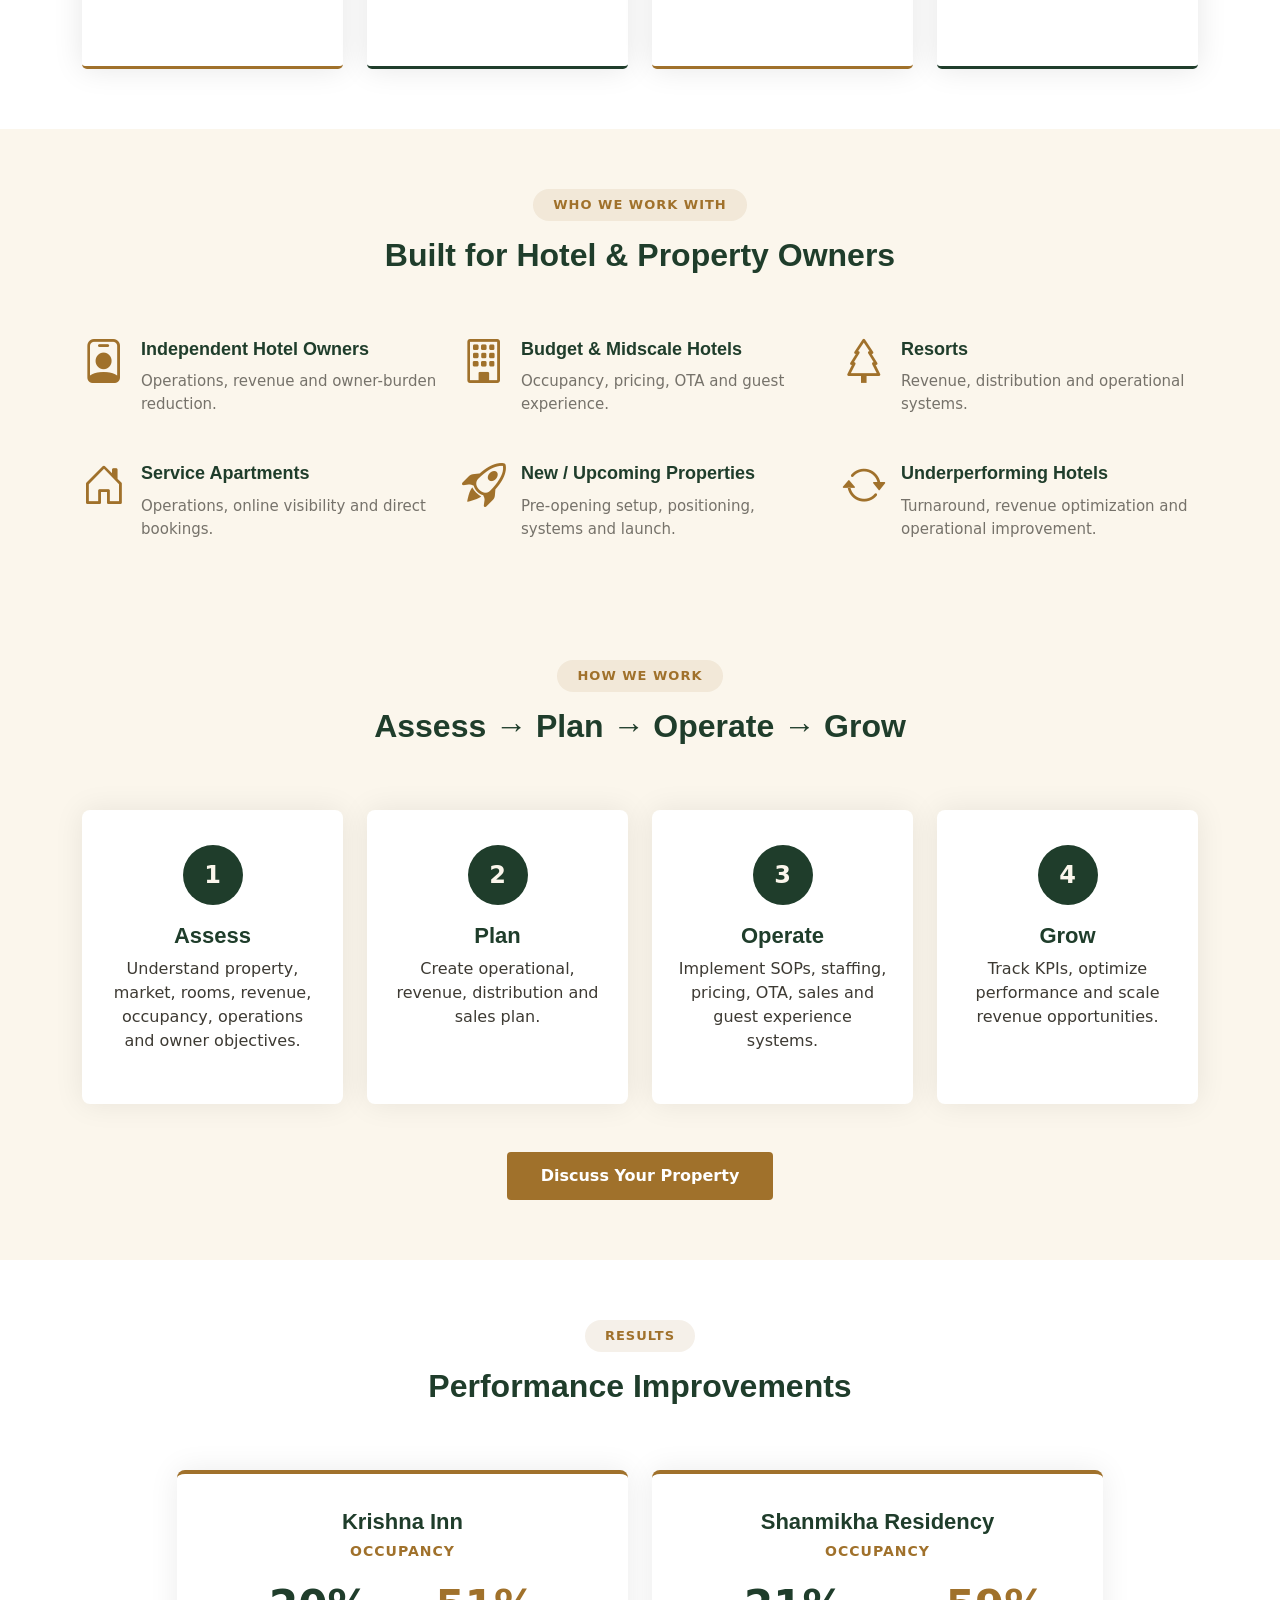
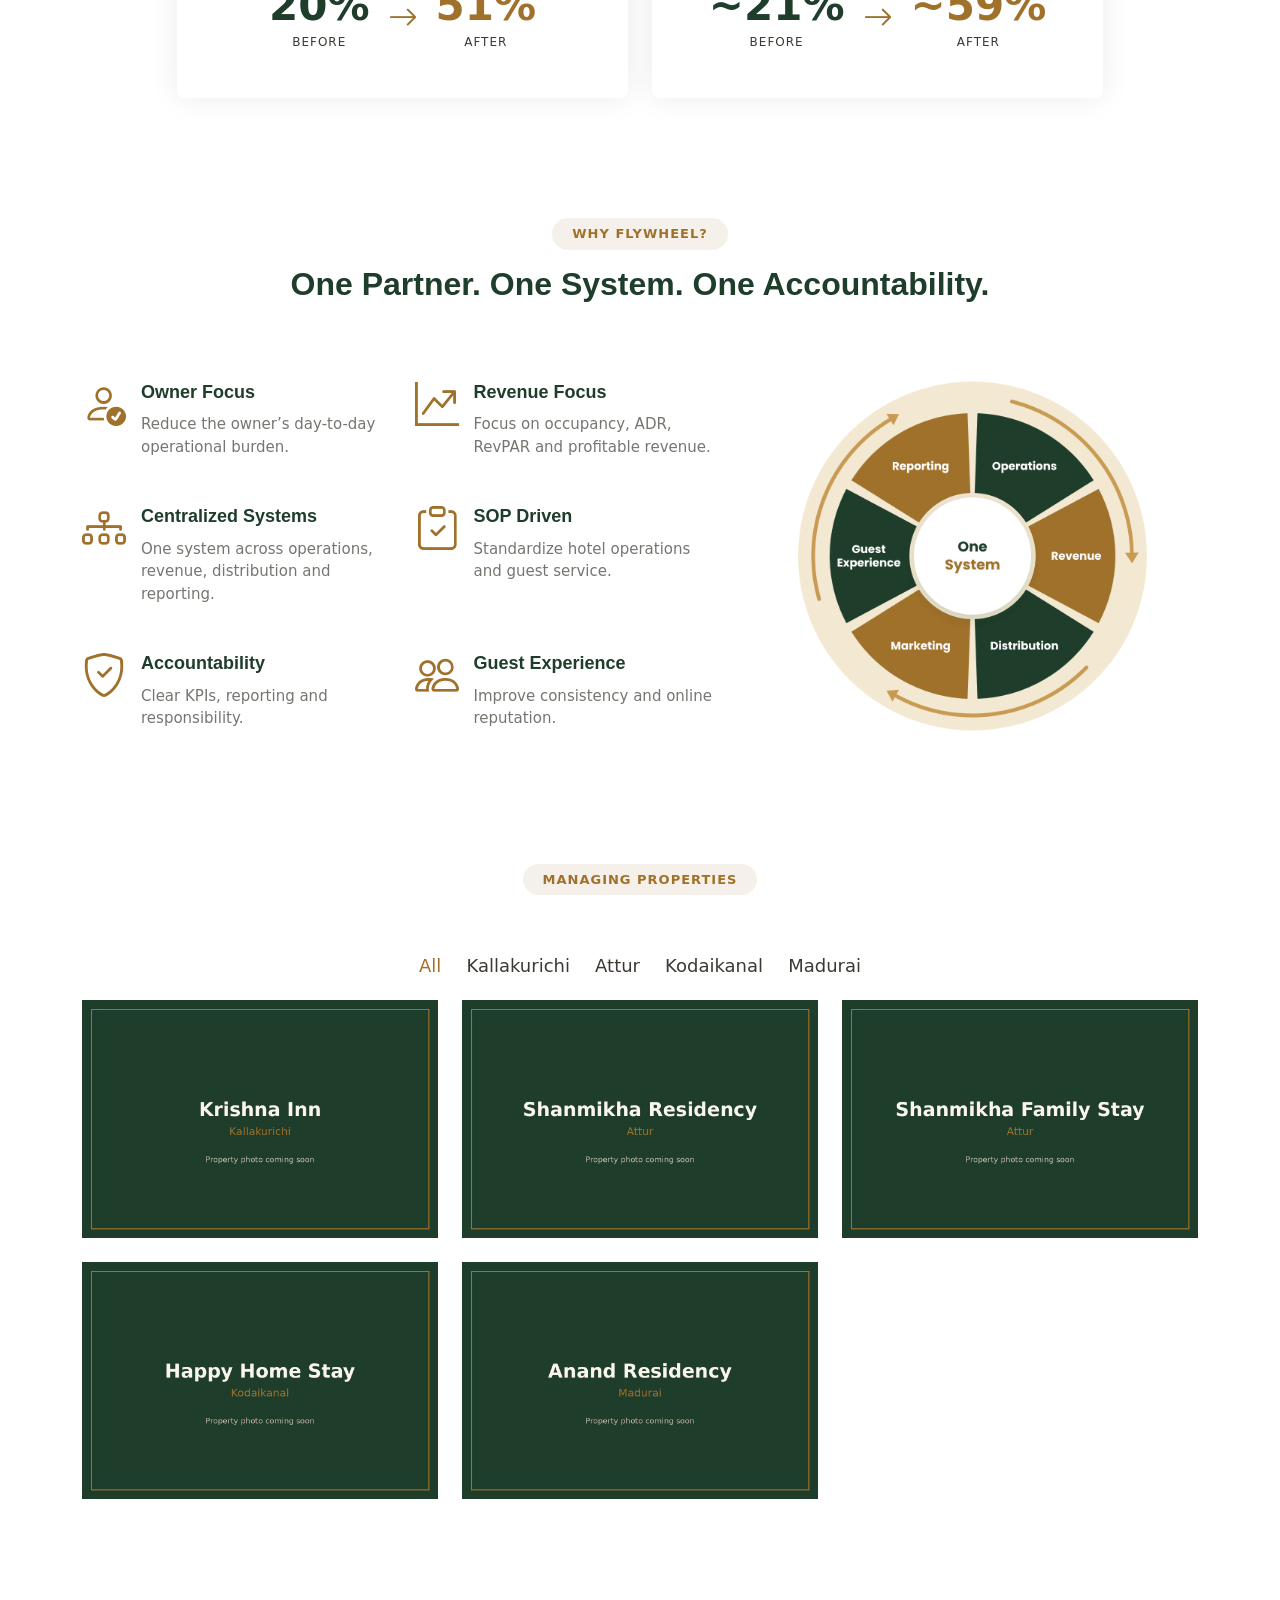
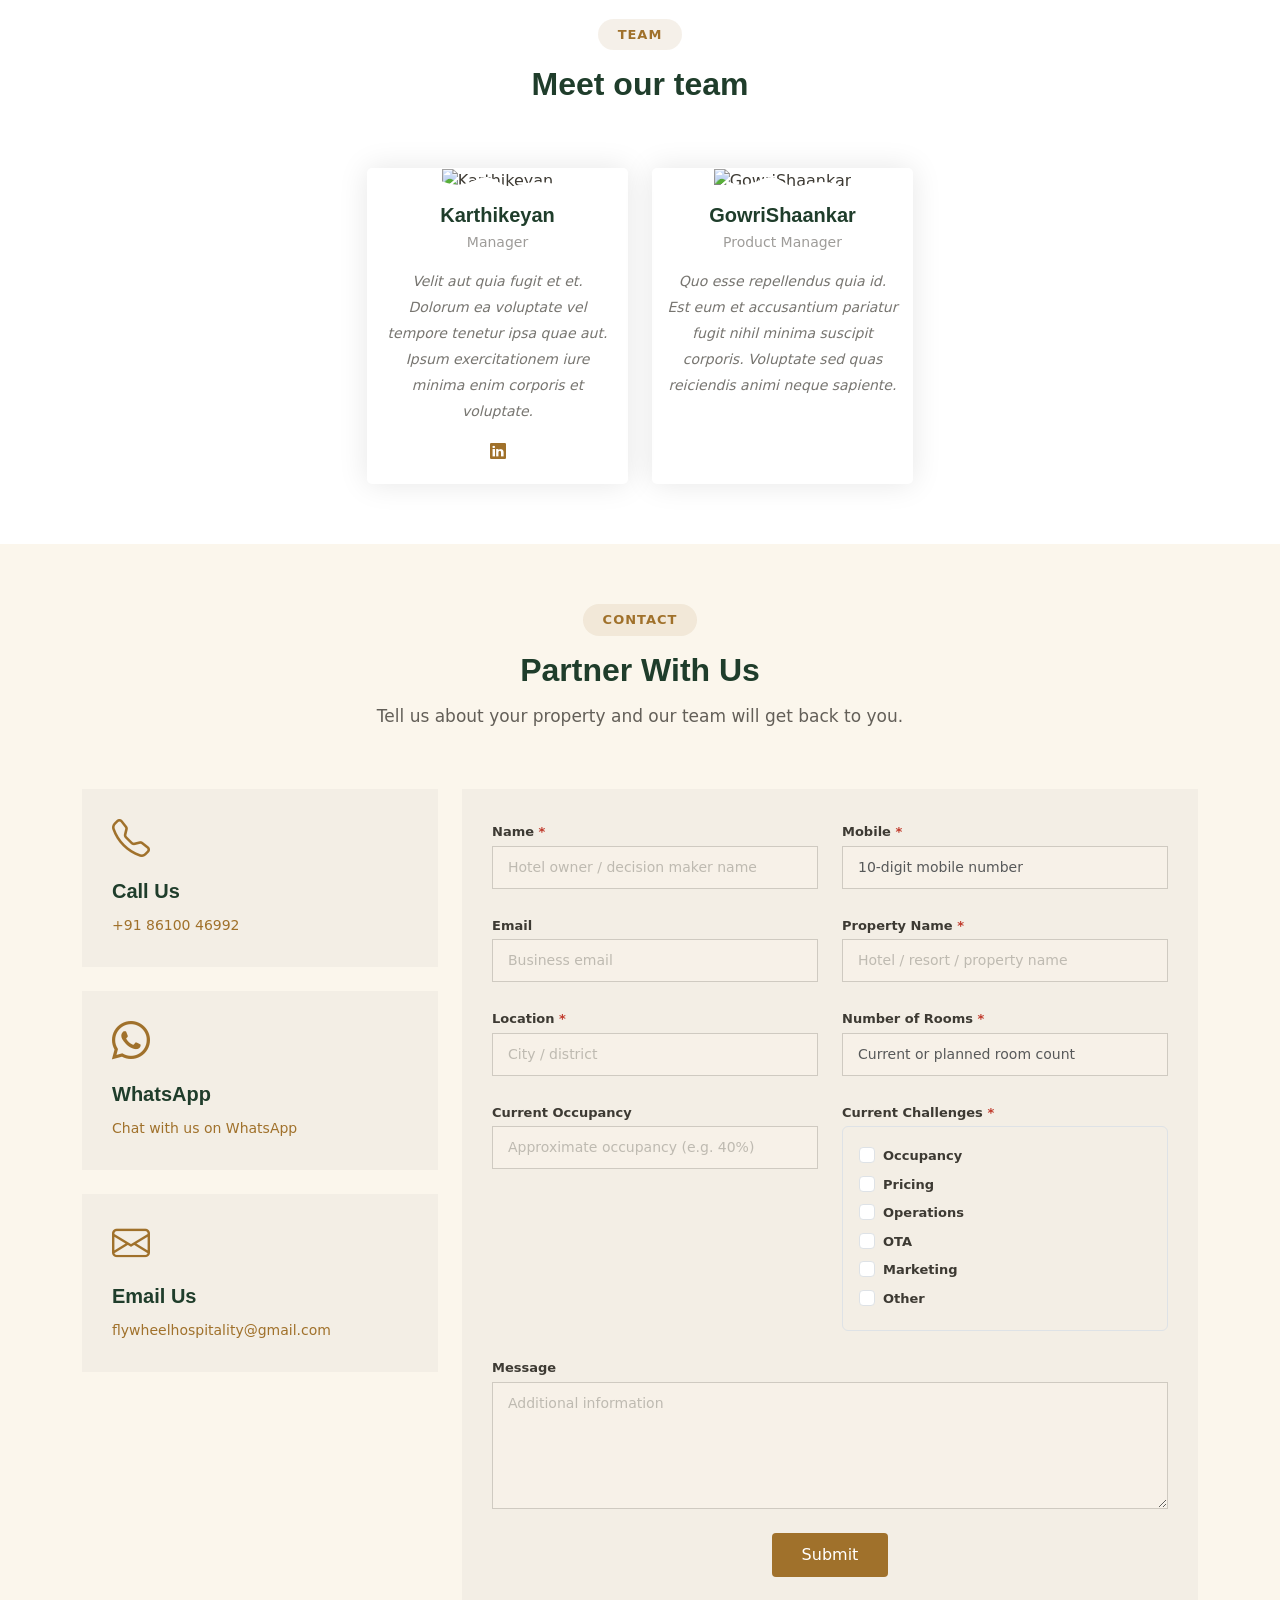
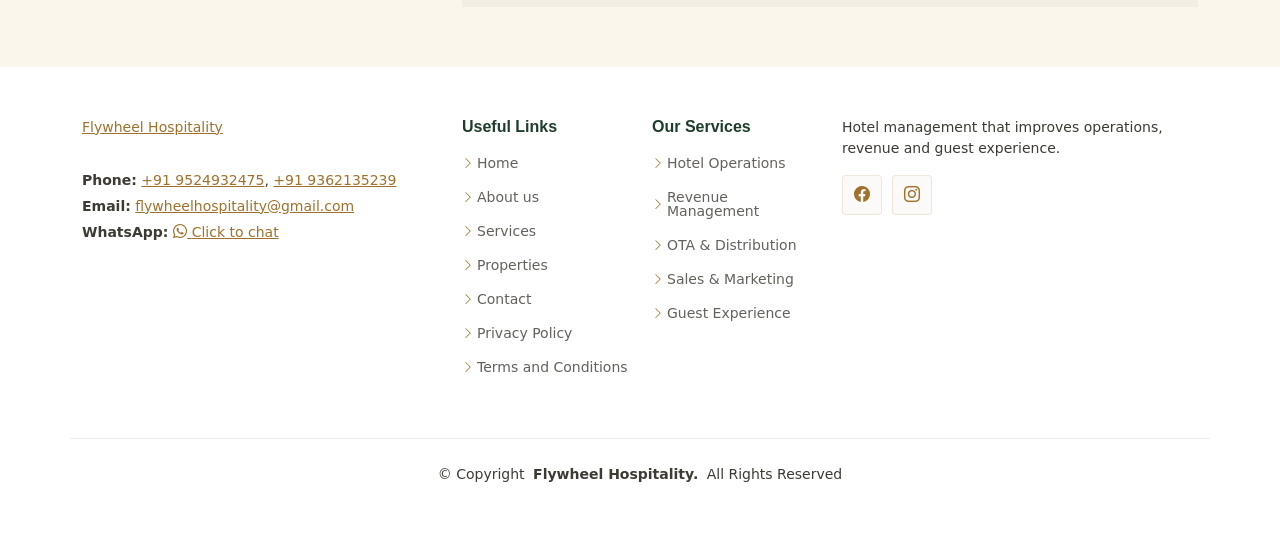
==== commit 46161e3a: "Update index.html" ====
--- a/index.html
+++ b/index.html
@@ -845,8 +845,9 @@
 
           <div class="col-lg-8">
             <!-- Enquiries are sent by FormSubmit (formsubmit.co) to the email below - works on GitHub Pages, no server needed -->
-            <form id="enquiry-form" novalidate action="https://formsubmit.co/ajax/d3a4357b6ff566d637b3cdbeed8d6eb2" method="post" class="fw-enquiry-form" data-aos="fade-up" data-aos-delay="200"></form>
+            <form id="enquiry-form" novalidate action="https://formsubmit.co/ajax/flywheelhospitality@gmail.com" method="post" class="fw-enquiry-form" data-aos="fade-up" data-aos-delay="200">
             <input type="hidden" name="_subject" value="New hotel owner enquiry - Flywheel Hospitality website">
+
               <input type="hidden" name="_template" value="table">
               <input type="text" name="_honey" style="display:none" tabindex="-1" autocomplete="off">
               <div class="row gy-4">
